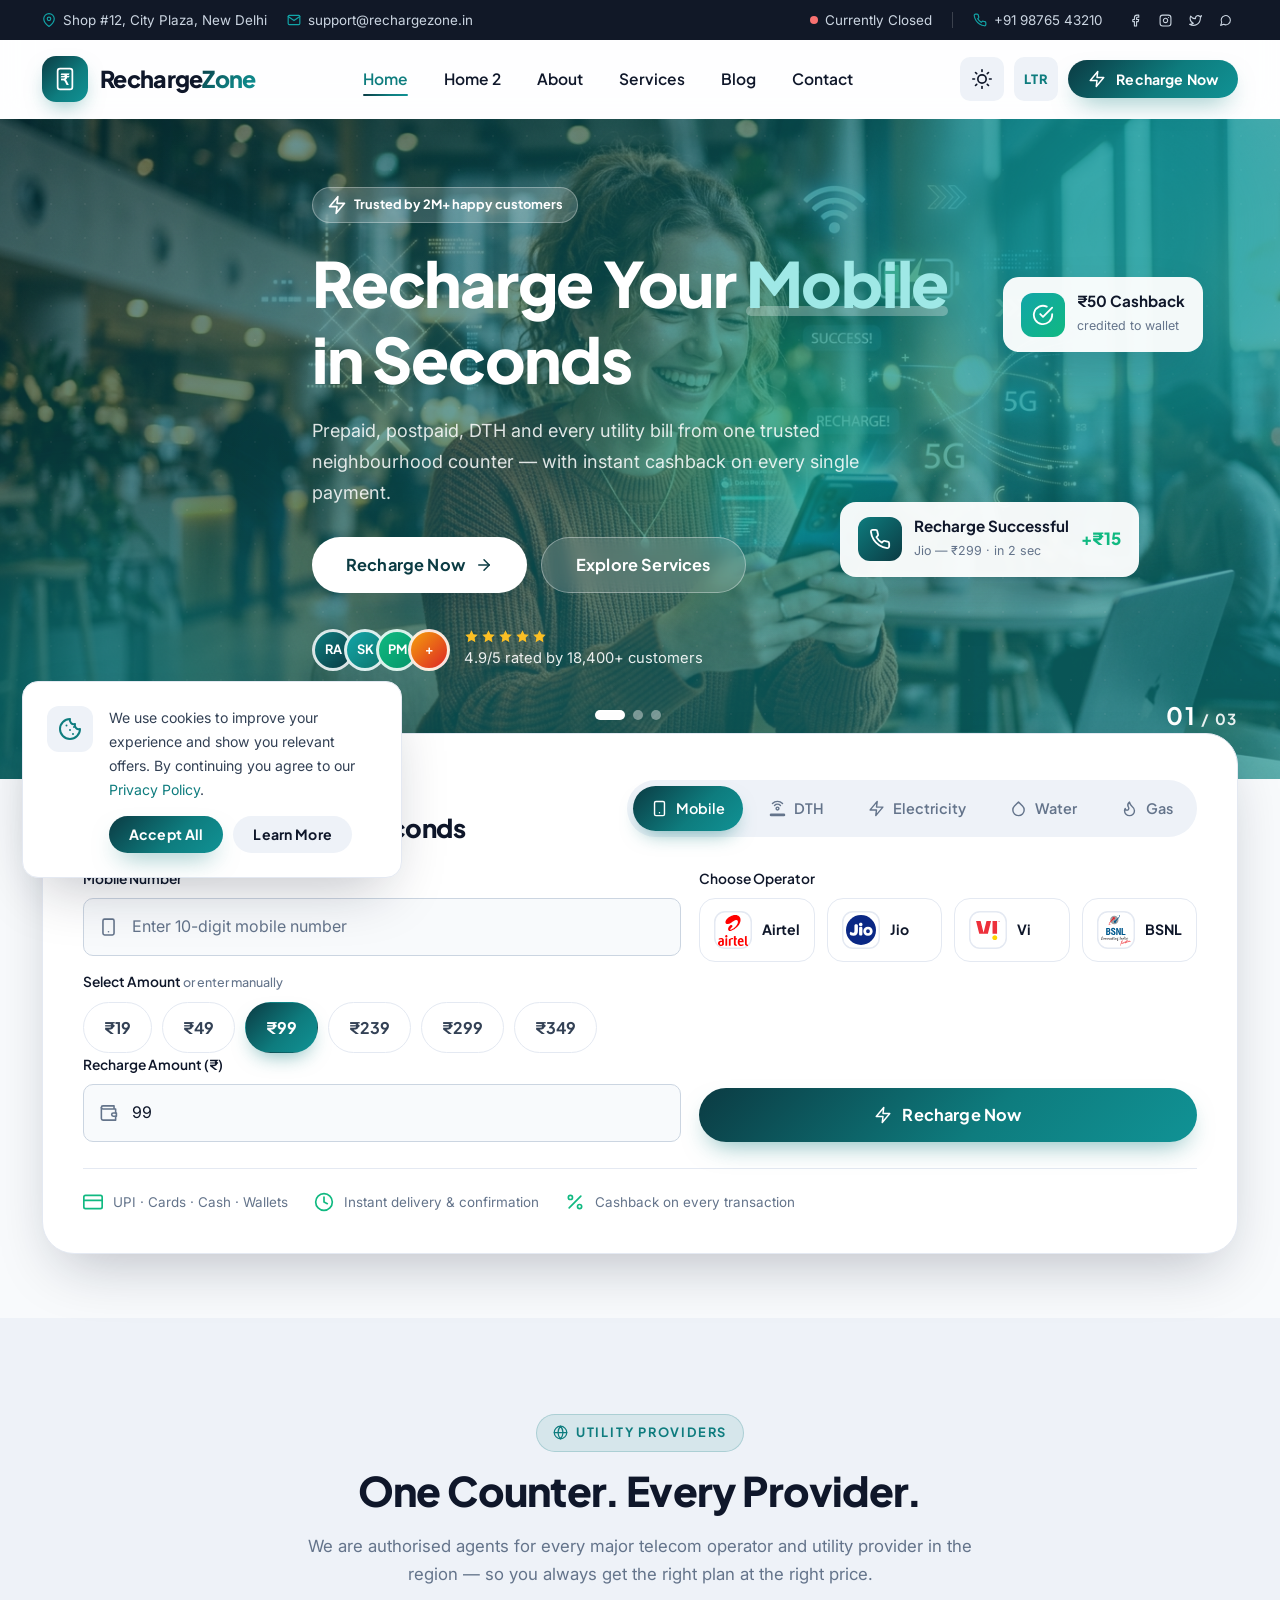
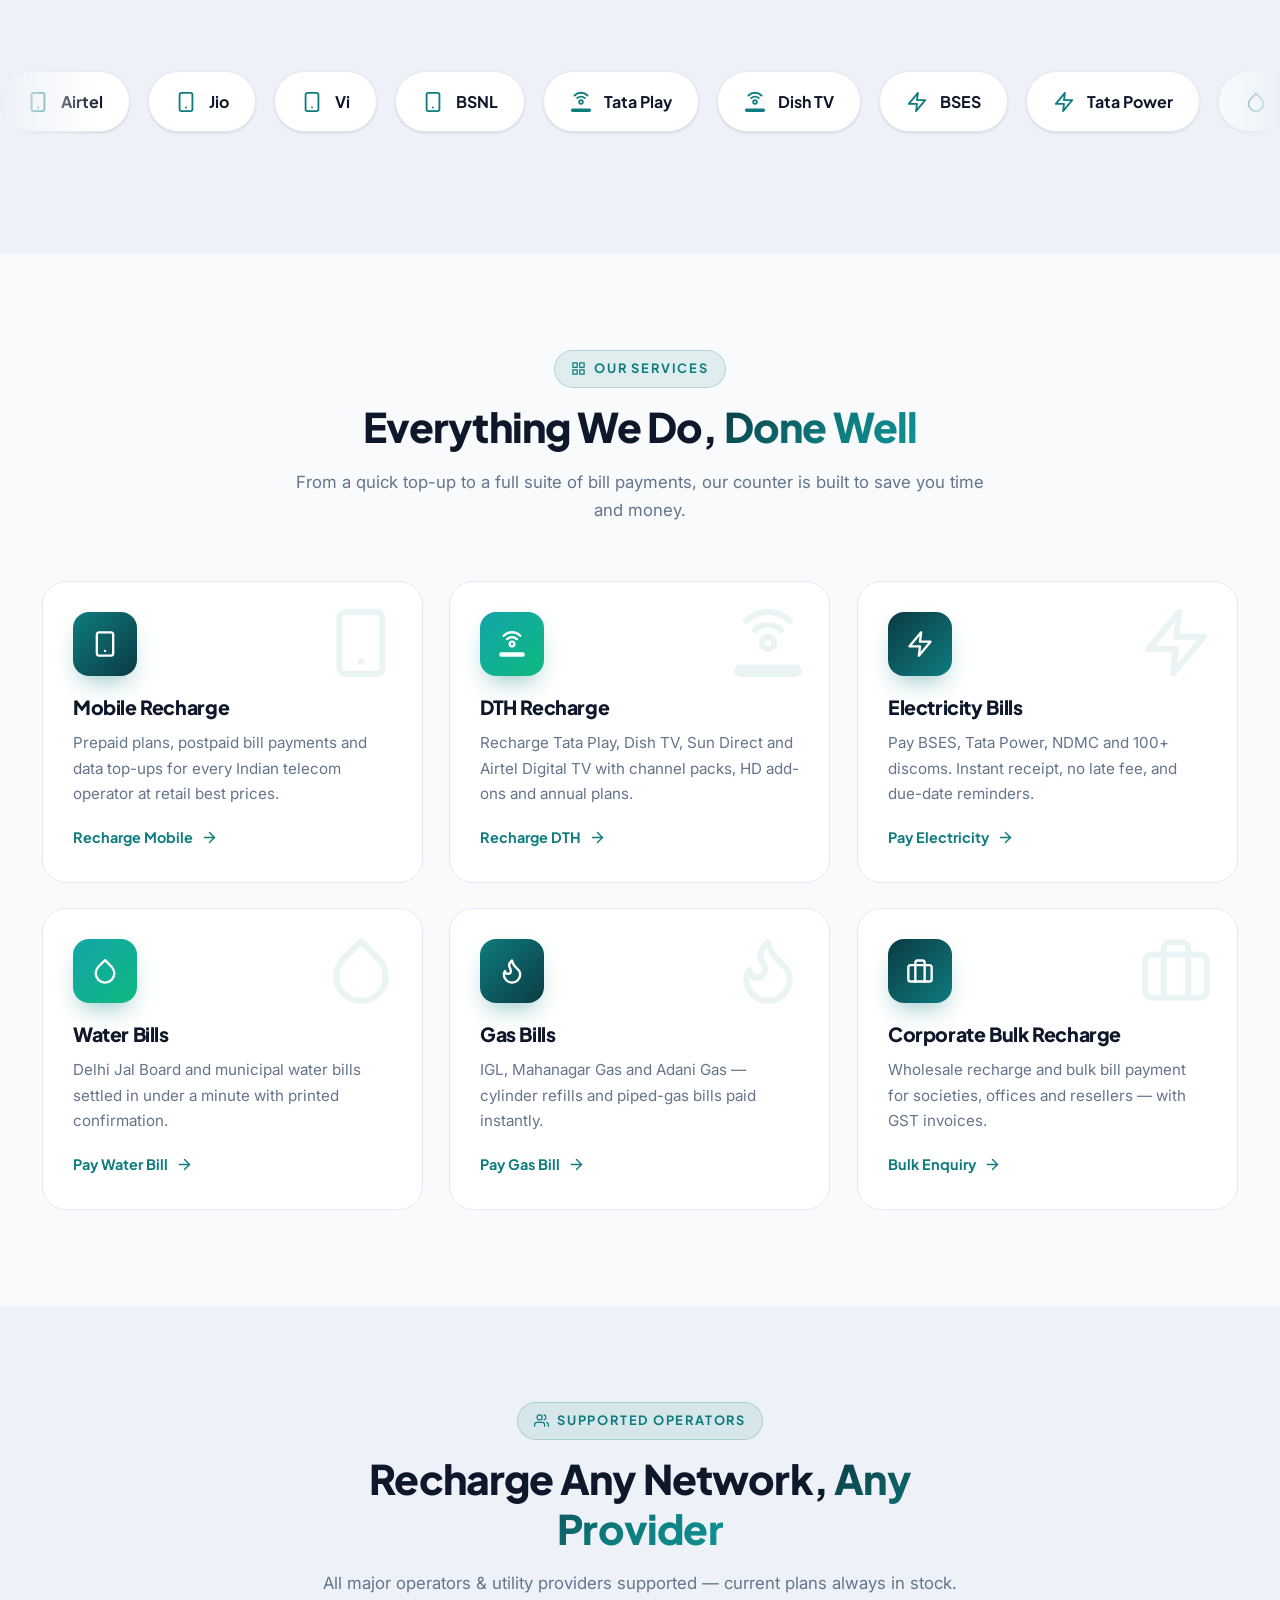
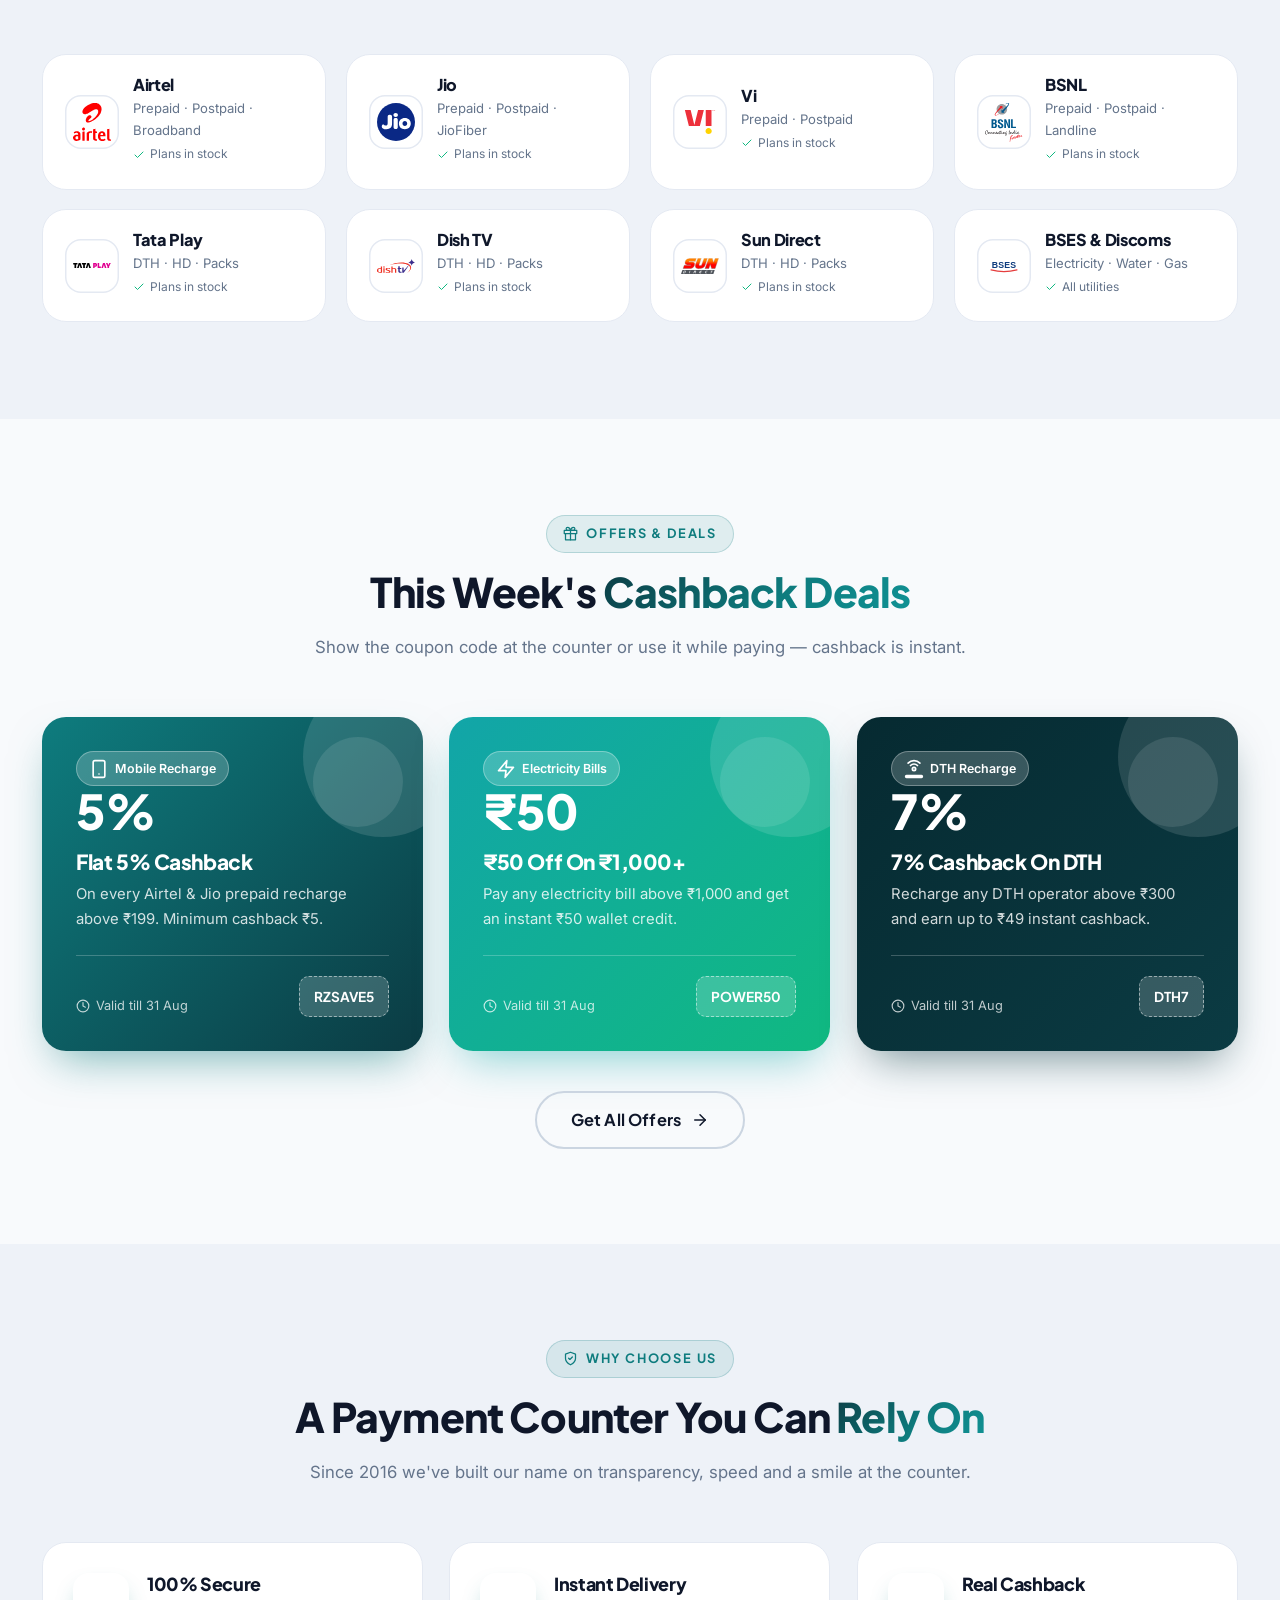
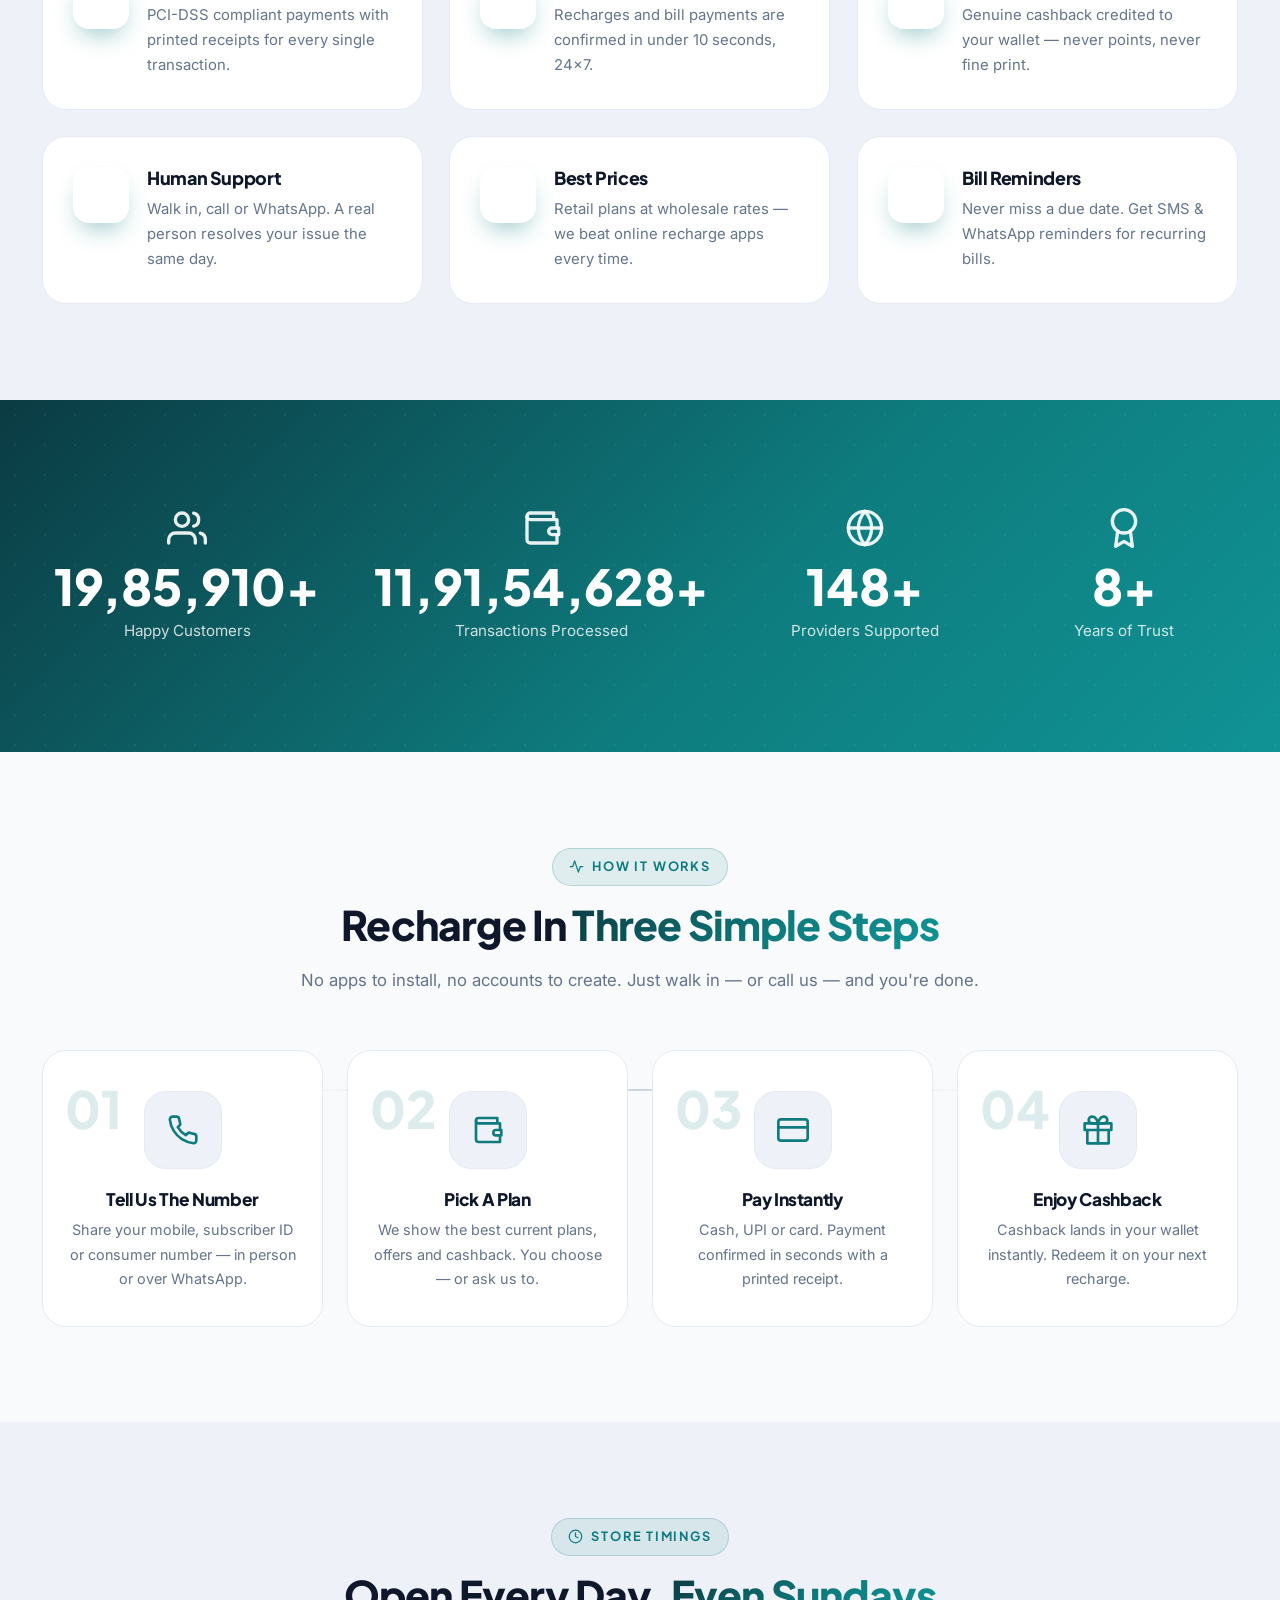
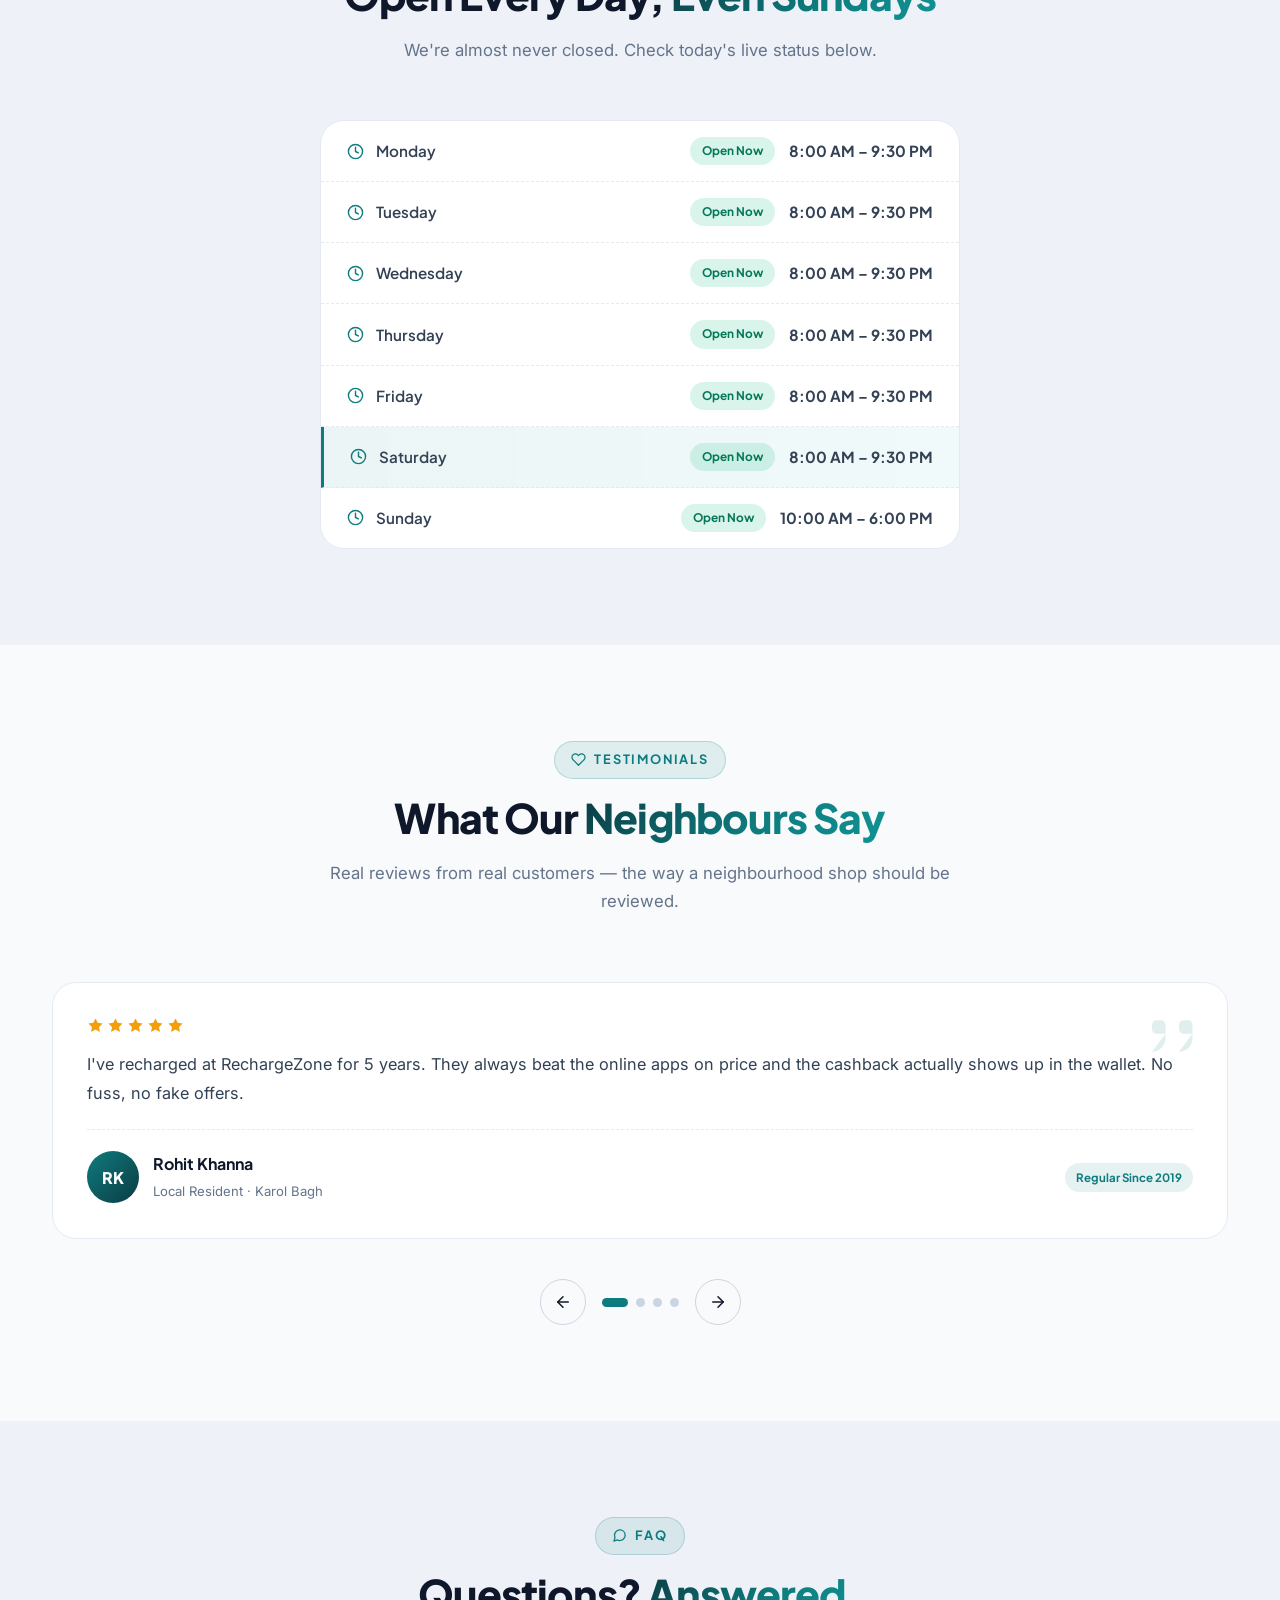
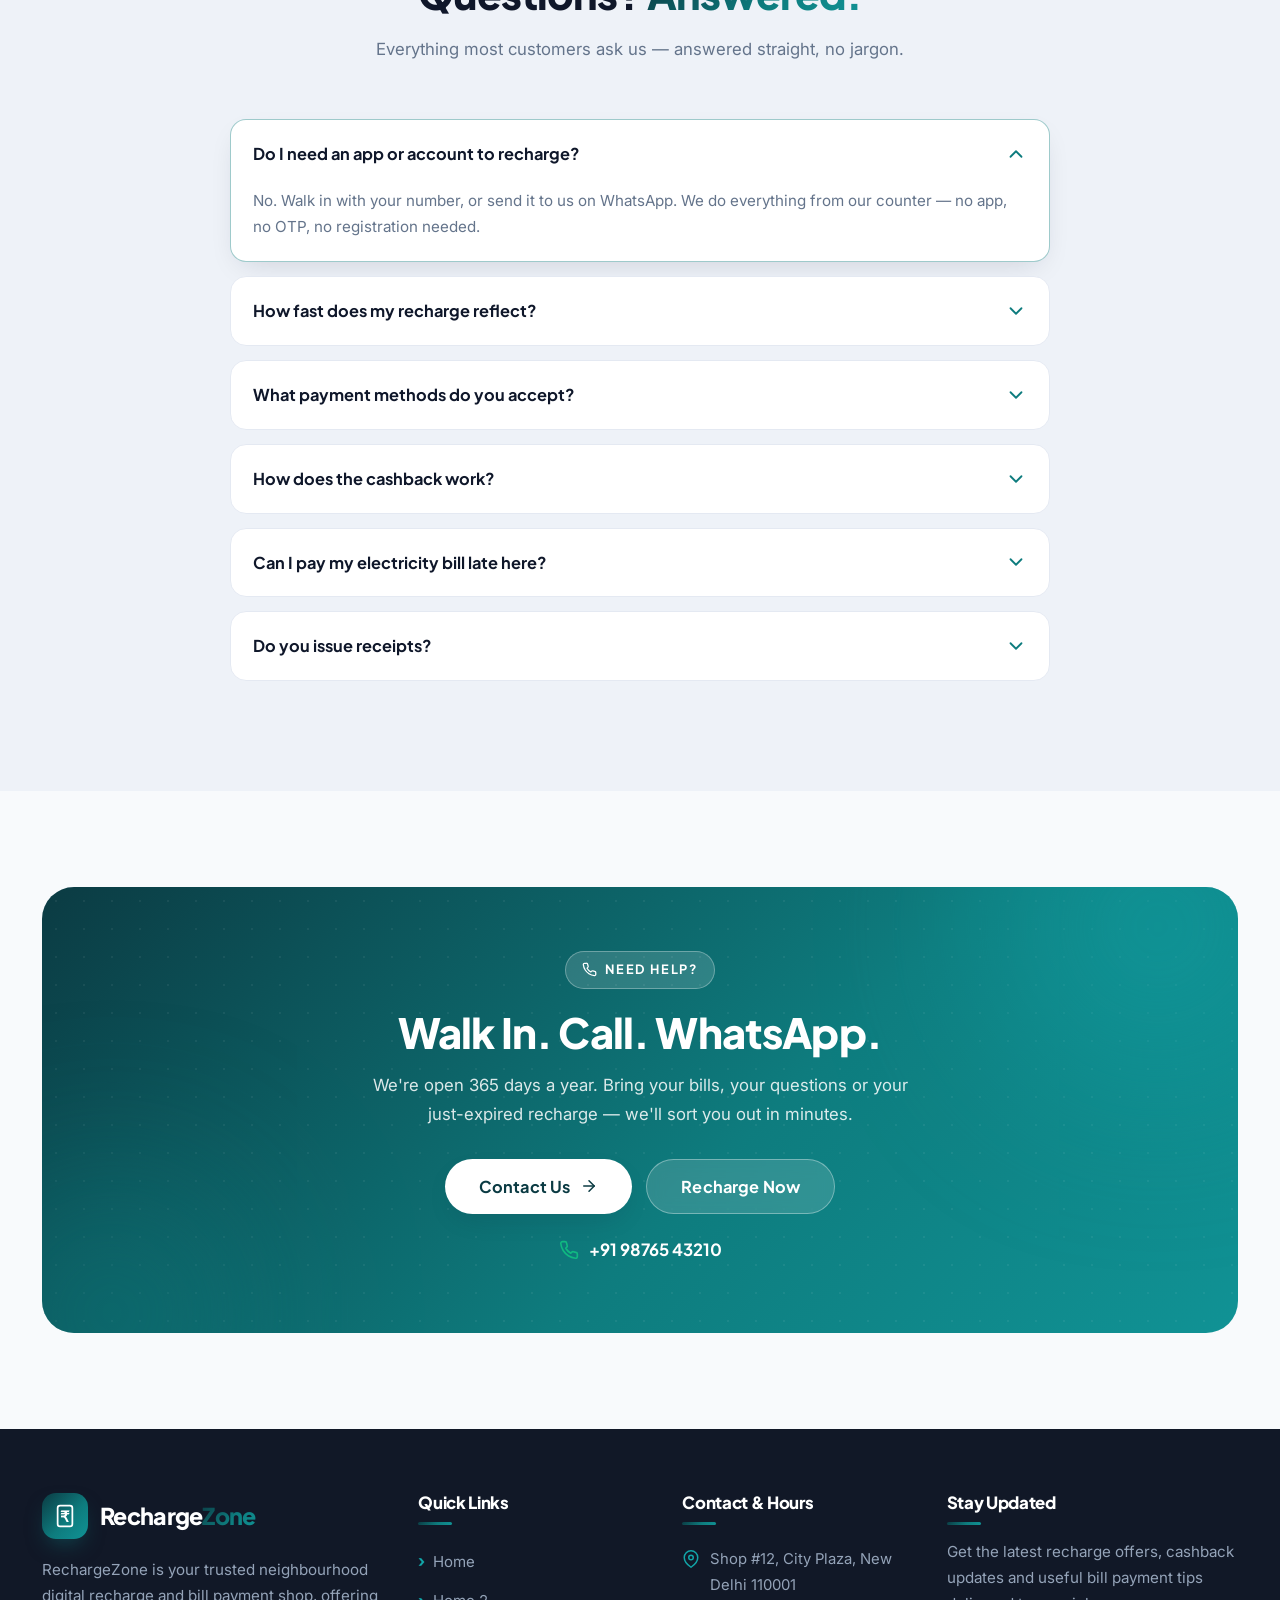
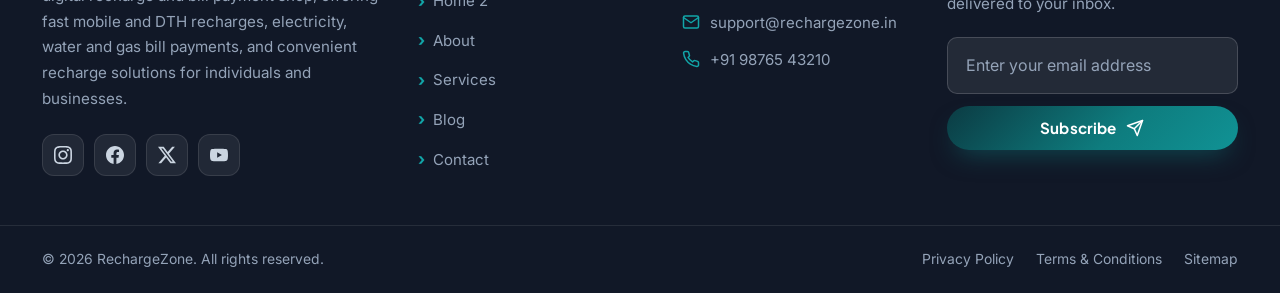
==== index.html @ 5a7705cc "loading1" ====
<!DOCTYPE html>
<html lang="en" data-theme="light" dir="ltr">
<head>
  <meta charset="UTF-8">
  <meta name="viewport" content="width=device-width, initial-scale=1.0">
  <title>RechargeZone — Mobile Recharge & Bill Payment Shop</title>
  <meta name="description" content="RechargeZone is your trusted neighbourhood shop for instant mobile recharge, DTH recharge and electricity, water & gas bill payments. Cashback on every payment.">
  <meta name="keywords" content="mobile recharge, dth recharge, electricity bill payment, water bill payment, gas bill payment, bill payment shop, online recharge">
  <meta name="author" content="RechargeZone">
  <meta name="robots" content="index, follow">
  <link rel="canonical" href="https://www.rechargezone.in/">
  <meta name="theme-color" content="#0B3B43">
  <meta property="og:type" content="website">
  <meta property="og:title" content="RechargeZone — Mobile Recharge & Bill Payment Shop">
  <meta property="og:description" content="Instant mobile recharge, DTH recharge and utility bill payments with cashback on every transaction.">
  <meta property="og:url" content="https://www.rechargezone.in/">
  <meta property="og:site_name" content="RechargeZone">
  <link rel="icon" type="image/svg+xml" href="data:image/svg+xml,%3Csvg xmlns='http://www.w3.org/2000/svg' viewBox='0 0 24 24'%3E%3Cdefs%3E%3ClinearGradient id='g' x1='0' y1='0' x2='1' y2='1'%3E%3Cstop offset='0' stop-color='%230B3B43'/%3E%3Cstop offset='1' stop-color='%2312A5A8'/%3E%3C/linearGradient%3E%3C/defs%3E%3Crect width='24' height='24' rx='6' fill='url(%23g)'/%3E%3Cg fill='none' stroke='%23fff' stroke-width='1.6' stroke-linecap='round' stroke-linejoin='round'%3E%3Crect x='5.2' y='2.4' width='13.6' height='19.2' rx='2.2' ry='2.2'/%3E%3C/g%3E%3Ctext x='12' y='12.6' text-anchor='middle' dominant-baseline='central' font-family='Segoe UI, Roboto, Arial, sans-serif' font-size='14' font-weight='600' fill='%23fff' stroke='none'%3E%E2%82%B9%3C/text%3E%3C/svg%3E">
  <link rel="preconnect" href="https://fonts.googleapis.com">
  <link rel="preconnect" href="https://fonts.gstatic.com" crossorigin>
  <link href="https://fonts.googleapis.com/css2?family=Inter:wght@400;500;600;700&family=Plus+Jakarta+Sans:wght@500;600;700;800&display=swap" rel="stylesheet">
  <link rel="stylesheet" href="assets/css/style.css">
  <link rel="stylesheet" href="assets/css/responsive.css">
  <script type="application/ld+json">
  {
    "@context": "https://schema.org",
    "@type": "LocalBusiness",
    "name": "RechargeZone",
    "description": "Mobile recharge, DTH recharge and utility bill payment shop.",
    "telephone": "+91 98765 43210",
    "email": "support@rechargezone.in",
    "address": { "@type": "PostalAddress", "streetAddress": "Shop #12, City Plaza", "addressLocality": "New Delhi", "addressRegion": "DL", "postalCode": "110001", "addressCountry": "IN" },
    "openingHours": ["Mo-Sa 08:00-21:30", "Su 10:00-18:00"]
  }
  </script>
</head>
<body>
  <a class="skip-link" href="#main">Skip to main content</a>
  <div class="preloader" id="preloader" aria-hidden="true">
    <div class="preloader-mark">
      <svg class="ic"><use href="#i-logo-mark"></use></svg>
    </div>
    <span class="preloader-name">Recharge<em>Zone</em></span>
  </div>
  <div class="page-transition" id="pageTransition" aria-hidden="true"></div>

  <svg xmlns="http://www.w3.org/2000/svg" style="position:absolute;width:0;height:0;overflow:hidden" aria-hidden="true">
    <symbol id="i-mobile" viewBox="0 0 24 24" fill="none" stroke="currentColor" stroke-width="2" stroke-linecap="round" stroke-linejoin="round"><rect x="5" y="2" width="14" height="20" rx="2"/><line x1="12" y1="18" x2="12.01" y2="18"/></symbol>
    <symbol id="i-satellite" viewBox="0 0 24 24" fill="none" stroke="currentColor" stroke-width="2" stroke-linecap="round" stroke-linejoin="round"><path d="M4.9 4.9a10 10 0 0 1 14.2 0"/><path d="M7.8 7.8a6 6 0 0 1 8.4 0"/><circle cx="12" cy="12" r="2"/><rect x="2" y="20" width="20" height="2" rx="1"/></symbol>
    <symbol id="i-bolt" viewBox="0 0 24 24" fill="none" stroke="currentColor" stroke-width="2" stroke-linecap="round" stroke-linejoin="round"><polygon points="13 2 3 14 12 14 11 22 21 10 12 10 13 2"/></symbol>
    <symbol id="i-droplet" viewBox="0 0 24 24" fill="none" stroke="currentColor" stroke-width="2" stroke-linecap="round" stroke-linejoin="round"><path d="M12 2.69l5.66 5.66a8 8 0 1 1-11.31 0z"/></symbol>
    <symbol id="i-flame" viewBox="0 0 24 24" fill="none" stroke="currentColor" stroke-width="2" stroke-linecap="round" stroke-linejoin="round"><path d="M8.5 14.5A2.5 2.5 0 0 0 11 12c0-1.38-.5-2-1-3-1.072-2.143-.224-4.054 2-6 .5 2.5 2 4.9 4 6.5 2 1.6 3 3.5 3 5.5a7 7 0 1 1-14 0c0-1.153.433-2.294 1-3a2.5 2.5 0 0 0 2.5 2.5z"/></symbol>
    <symbol id="i-globe" viewBox="0 0 24 24" fill="none" stroke="currentColor" stroke-width="2" stroke-linecap="round" stroke-linejoin="round"><circle cx="12" cy="12" r="10"/><path d="M2 12h20"/><path d="M12 2a15.3 15.3 0 0 1 4 10 15.3 15.3 0 0 1-4 10 15.3 15.3 0 0 1-4-10 15.3 15.3 0 0 1 4-10z"/></symbol>
    <symbol id="i-wifi" viewBox="0 0 24 24" fill="none" stroke="currentColor" stroke-width="2" stroke-linecap="round" stroke-linejoin="round"><path d="M5 12.55a11 11 0 0 1 14.08 0"/><path d="M1.42 9a16 16 0 0 1 21.16 0"/><path d="M8.53 16.11a6 6 0 0 1 6.95 0"/><line x1="12" y1="20" x2="12.01" y2="20"/></symbol>
    <symbol id="i-bank" viewBox="0 0 24 24" fill="none" stroke="currentColor" stroke-width="2" stroke-linecap="round" stroke-linejoin="round"><path d="M3 21h18"/><path d="M3 11l9-6 9 6"/><path d="M5 11v10"/><path d="M19 11v10"/><path d="M9 11v10"/><path d="M15 11v10"/></symbol>
    <symbol id="i-wallet" viewBox="0 0 24 24" fill="none" stroke="currentColor" stroke-width="2" stroke-linecap="round" stroke-linejoin="round"><path d="M21 12V7H5a2 2 0 0 1 0-4h14v4"/><path d="M3 5v14a2 2 0 0 0 2 2h16v-5"/><path d="M18 12a2 2 0 0 0 0 4h4v-4z"/></symbol>
    <symbol id="i-shield" viewBox="0 0 24 24" fill="none" stroke="currentColor" stroke-width="2" stroke-linecap="round" stroke-linejoin="round"><path d="M12 22s8-4 8-10V5l-8-3-8 3v7c0 6 8 10 8 10z"/><polyline points="9 11.5 11 13.5 15 9.5"/></symbol>
    <symbol id="i-clock" viewBox="0 0 24 24" fill="none" stroke="currentColor" stroke-width="2" stroke-linecap="round" stroke-linejoin="round"><circle cx="12" cy="12" r="10"/><polyline points="12 6 12 12 16 14"/></symbol>
    <symbol id="i-check" viewBox="0 0 24 24" fill="none" stroke="currentColor" stroke-width="2" stroke-linecap="round" stroke-linejoin="round"><polyline points="20 6 9 17 4 12"/></symbol>
    <symbol id="i-check-circle" viewBox="0 0 24 24" fill="none" stroke="currentColor" stroke-width="2" stroke-linecap="round" stroke-linejoin="round"><path d="M22 11.08V12a10 10 0 1 1-5.93-9.14"/><polyline points="22 4 12 14.01 9 11.01"/></symbol>
    <symbol id="i-x" viewBox="0 0 24 24" fill="none" stroke="currentColor" stroke-width="2" stroke-linecap="round" stroke-linejoin="round"><line x1="18" y1="6" x2="6" y2="18"/><line x1="6" y1="6" x2="18" y2="18"/></symbol>
    <symbol id="i-chevron-down" viewBox="0 0 24 24" fill="none" stroke="currentColor" stroke-width="2" stroke-linecap="round" stroke-linejoin="round"><polyline points="6 9 12 15 18 9"/></symbol>
    <symbol id="i-chevron-left" viewBox="0 0 24 24" fill="none" stroke="currentColor" stroke-width="2" stroke-linecap="round" stroke-linejoin="round"><polyline points="15 18 9 12 15 6"/></symbol>
    <symbol id="i-chevron-right" viewBox="0 0 24 24" fill="none" stroke="currentColor" stroke-width="2" stroke-linecap="round" stroke-linejoin="round"><polyline points="9 18 15 12 9 6"/></symbol>
    <symbol id="i-arrow-right" viewBox="0 0 24 24" fill="none" stroke="currentColor" stroke-width="2" stroke-linecap="round" stroke-linejoin="round"><line x1="5" y1="12" x2="19" y2="12"/><polyline points="12 5 19 12 12 19"/></symbol>
    <symbol id="i-arrow-left" viewBox="0 0 24 24" fill="none" stroke="currentColor" stroke-width="2" stroke-linecap="round" stroke-linejoin="round"><line x1="19" y1="12" x2="5" y2="12"/><polyline points="12 19 5 12 12 5"/></symbol>
    <symbol id="i-arrow-up" viewBox="0 0 24 24" fill="none" stroke="currentColor" stroke-width="2" stroke-linecap="round" stroke-linejoin="round"><line x1="12" y1="19" x2="12" y2="5"/><polyline points="5 12 12 5 19 12"/></symbol>
    <symbol id="i-star" viewBox="0 0 24 24" fill="currentColor" stroke="none"><polygon points="12 2 15.09 8.26 22 9.27 17 14.14 18.18 21.02 12 17.77 5.82 21.02 7 14.14 2 9.27 8.91 8.26 12 2"/></symbol>
    <symbol id="i-quote" viewBox="0 0 24 24" fill="currentColor" stroke="none"><path d="M10 11H6a2 2 0 0 1-2-2V7a2 2 0 0 1 2-2h2a2 2 0 0 1 2 2v6a6 6 0 0 1-6 6"/><path d="M22 11h-4a2 2 0 0 1-2-2V7a2 2 0 0 1 2-2h2a2 2 0 0 1 2 2v6a6 6 0 0 1-6 6"/></symbol>
    <symbol id="i-menu" viewBox="0 0 24 24" fill="none" stroke="currentColor" stroke-width="2" stroke-linecap="round" stroke-linejoin="round"><line x1="3" y1="6" x2="21" y2="6"/><line x1="3" y1="12" x2="21" y2="12"/><line x1="3" y1="18" x2="21" y2="18"/></symbol>
    <symbol id="i-sun" viewBox="0 0 24 24" fill="none" stroke="currentColor" stroke-width="2" stroke-linecap="round" stroke-linejoin="round"><circle cx="12" cy="12" r="5"/><line x1="12" y1="1" x2="12" y2="3"/><line x1="12" y1="21" x2="12" y2="23"/><line x1="4.22" y1="4.22" x2="5.64" y2="5.64"/><line x1="18.36" y1="18.36" x2="19.78" y2="19.78"/><line x1="1" y1="12" x2="3" y2="12"/><line x1="21" y1="12" x2="23" y2="12"/><line x1="4.22" y1="19.78" x2="5.64" y2="18.36"/><line x1="18.36" y1="5.64" x2="19.78" y2="4.22"/></symbol>
    <symbol id="i-moon" viewBox="0 0 24 24" fill="none" stroke="currentColor" stroke-width="2" stroke-linecap="round" stroke-linejoin="round"><path d="M21 12.79A9 9 0 1 1 11.21 3 7 7 0 0 0 21 12.79z"/></symbol>
    <symbol id="i-pin" viewBox="0 0 24 24" fill="none" stroke="currentColor" stroke-width="2" stroke-linecap="round" stroke-linejoin="round"><path d="M21 10c0 7-9 13-9 13s-9-6-9-13a9 9 0 0 1 18 0z"/><circle cx="12" cy="10" r="3"/></symbol>
    <symbol id="i-mail" viewBox="0 0 24 24" fill="none" stroke="currentColor" stroke-width="2" stroke-linecap="round" stroke-linejoin="round"><rect x="2" y="4" width="20" height="16" rx="2"/><path d="M22 6l-10 7L2 6"/></symbol>
    <symbol id="i-phone" viewBox="0 0 24 24" fill="none" stroke="currentColor" stroke-width="2" stroke-linecap="round" stroke-linejoin="round"><path d="M22 16.92v3a2 2 0 0 1-2.18 2 19.79 19.79 0 0 1-8.63-3.07 19.5 19.5 0 0 1-6-6 19.79 19.79 0 0 1-3.07-8.67A2 2 0 0 1 4.11 2h3a2 2 0 0 1 2 1.72 12.84 12.84 0 0 0 .7 2.81 2 2 0 0 1-.45 2.11L8.09 9.91a16 16 0 0 0 6 6l1.27-1.27a2 2 0 0 1 2.11-.45 12.84 12.84 0 0 0 2.81.7A2 2 0 0 1 22 16.92z"/></symbol>
    <symbol id="i-facebook" viewBox="0 0 24 24" fill="none" stroke="currentColor" stroke-width="2" stroke-linecap="round" stroke-linejoin="round"><path d="M18 2h-3a5 5 0 0 0-5 5v3H7v4h3v8h4v-8h3l1-4h-4V7a1 1 0 0 1 1-1h3z"/></symbol>
    <symbol id="i-instagram" viewBox="0 0 24 24" fill="none" stroke="currentColor" stroke-width="2" stroke-linecap="round" stroke-linejoin="round"><rect x="2" y="2" width="20" height="20" rx="5"/><path d="M16 11.37A4 4 0 1 1 12.63 8 4 4 0 0 1 16 11.37z"/><line x1="17.5" y1="6.5" x2="17.51" y2="6.5"/></symbol>
    <symbol id="i-linkedin" viewBox="0 0 24 24" fill="none" stroke="currentColor" stroke-width="2" stroke-linecap="round" stroke-linejoin="round"><path d="M16 8a6 6 0 0 1 6 6v7h-4v-7a2 2 0 0 0-2-2 2 2 0 0 0-2 2v7h-4V9h4v1.5A6 6 0 0 1 16 8z"/><rect x="2" y="9" width="4" height="12"/><circle cx="4" cy="4" r="2"/></symbol>
    <symbol id="i-twitter" viewBox="0 0 24 24" fill="none" stroke="currentColor" stroke-width="2" stroke-linecap="round" stroke-linejoin="round"><path d="M23 3a10.9 10.9 0 0 1-3.14 1.53 4.48 4.48 0 0 0-7.86 3v1A10.66 10.66 0 0 1 3 4s-4 9 5 13a11.64 11.64 0 0 1-7 2c9 5 20 0 20-11.5a4.5 4.5 0 0 0-.08-.83A7.72 7.72 0 0 0 23 3z"/></symbol>
    <symbol id="i-whatsapp" viewBox="0 0 24 24" fill="none" stroke="currentColor" stroke-width="2" stroke-linecap="round" stroke-linejoin="round"><path d="M21 11.5a8.5 8.5 0 0 1-12.4 7.5L3 21l2-5.6a8.5 8.5 0 1 1 16-3.9z"/></symbol>
    <symbol id="i-youtube" viewBox="0 0 24 24" fill="none" stroke="currentColor" stroke-width="2" stroke-linecap="round" stroke-linejoin="round"><path d="M22.54 6.42a2.78 2.78 0 0 0-1.95-2C18.88 4 12 4 12 4s-6.88 0-8.59.46a2.78 2.78 0 0 0-1.95 2A29 29 0 0 0 1 11.75a29 29 0 0 0 .46 5.33A2.78 2.78 0 0 0 3.4 19c1.72.46 8.6.46 8.6.46s6.88 0 8.59-.46a2.78 2.78 0 0 0 1.95-2 29 29 0 0 0 .46-5.25 29 29 0 0 0-.46-5.33z"/><polygon points="9.75 15.02 15.5 11.75 9.75 8.48 9.75 15.02"/></symbol>
    <symbol id="i-ig" viewBox="0 0 24 24" fill="currentColor" stroke="none"><path d="M12 0C8.74 0 8.333.015 7.053.072 5.775.132 4.905.333 4.14.63c-.789.306-1.459.717-2.126 1.384S.935 3.35.63 4.14C.333 4.905.131 5.775.072 7.053.012 8.333 0 8.74 0 12s.015 3.667.072 4.947c.06 1.277.261 2.148.558 2.913.306.788.717 1.459 1.384 2.126.667.666 1.336 1.079 2.126 1.384.766.296 1.636.499 2.913.558C8.333 23.988 8.74 24 12 24s3.667-.015 4.947-.072c1.277-.06 2.148-.262 2.913-.558.788-.306 1.459-.718 2.126-1.384.666-.667 1.079-1.337 1.384-2.126.296-.765.499-1.636.558-2.913.06-1.28.072-1.687.072-4.947s-.015-3.667-.072-4.947c-.06-1.277-.262-2.149-.558-2.913-.306-.789-.718-1.459-1.384-2.126C21.319 1.347 20.649.935 19.86.63c-.765-.297-1.636-.499-2.913-.558C15.667.012 15.26 0 12 0zm0 2.16c3.203 0 3.585.016 4.85.071 1.17.055 1.805.249 2.227.415.562.217.96.477 1.382.896.419.42.679.819.896 1.381.164.422.36 1.057.413 2.227.057 1.266.07 1.646.07 4.85s-.015 3.585-.074 4.85c-.061 1.17-.256 1.805-.421 2.227-.224.562-.479.96-.899 1.382-.419.419-.824.679-1.38.896-.42.164-1.065.36-2.235.413-1.274.057-1.649.07-4.859.07-3.211 0-3.586-.015-4.859-.074-1.171-.061-1.816-.256-2.236-.421-.569-.224-.96-.479-1.379-.899-.421-.419-.69-.824-.9-1.38-.165-.42-.359-1.065-.42-2.235-.045-1.26-.061-1.649-.061-4.844 0-3.196.016-3.586.061-4.861.061-1.17.255-1.814.42-2.234.21-.57.479-.96.9-1.381.419-.419.81-.689 1.379-.898.42-.166 1.051-.361 2.221-.421 1.275-.045 1.65-.06 4.859-.06l.045.03zm0 3.678c-3.405 0-6.162 2.76-6.162 6.162 0 3.405 2.76 6.162 6.162 6.162 3.405 0 6.162-2.76 6.162-6.162 0-3.405-2.76-6.162-6.162-6.162zM12 16c-2.21 0-4-1.79-4-4s1.79-4 4-4 4 1.79 4 4-1.79 4-4 4zm7.846-10.405c0 .795-.646 1.44-1.44 1.44-.795 0-1.44-.646-1.44-1.44 0-.794.646-1.439 1.44-1.439.793-.001 1.44.645 1.44 1.439z"/></symbol>
    <symbol id="i-fb" viewBox="0 0 24 24" fill="currentColor" stroke="none"><path d="M24 12.07C24 5.41 18.63 0 12 0S0 5.41 0 12.07C0 18.1 4.39 23.09 10.13 24v-8.44H7.08v-3.49h3.05V9.41c0-3.02 1.79-4.69 4.53-4.69 1.31 0 2.69.24 2.69.24v2.97h-1.52c-1.49 0-1.96.93-1.96 1.89v2.26h3.33l-.53 3.49h-2.8V24C19.61 23.09 24 18.1 24 12.07z"/></symbol>
    <symbol id="i-tw" viewBox="0 0 24 24" fill="currentColor" stroke="none"><path d="M18.9 1.15h3.68l-8.04 9.19L24 22.85h-7.41l-5.8-7.58-6.64 7.58H.47l8.6-9.83L0 1.15h7.59l5.24 6.93zm-1.29 19.5h2.04L6.49 3.24H4.3z"/></symbol>
    <symbol id="i-yt" viewBox="0 0 24 24" fill="currentColor" stroke="none"><path d="M23.5 6.19a3.02 3.02 0 0 0-2.12-2.14C19.5 3.55 12 3.55 12 3.55s-7.5 0-9.38.5A3.02 3.02 0 0 0 .5 6.19C0 8.07 0 12 0 12s0 3.93.5 5.81a3.02 3.02 0 0 0 2.12 2.14c1.88.5 9.38.5 9.38.5s7.5 0 9.38-.5a3.02 3.02 0 0 0 2.12-2.14C24 15.93 24 12 24 12s0-3.93-.5-5.81zM9.55 15.57V8.43L15.82 12l-6.27 3.57z"/></symbol>

    <symbol id="i-plus" viewBox="0 0 24 24" fill="none" stroke="currentColor" stroke-width="2" stroke-linecap="round" stroke-linejoin="round"><line x1="12" y1="5" x2="12" y2="19"/><line x1="5" y1="12" x2="19" y2="12"/></symbol>
    <symbol id="i-minus" viewBox="0 0 24 24" fill="none" stroke="currentColor" stroke-width="2" stroke-linecap="round" stroke-linejoin="round"><line x1="5" y1="12" x2="19" y2="12"/></symbol>
    <symbol id="i-search" viewBox="0 0 24 24" fill="none" stroke="currentColor" stroke-width="2" stroke-linecap="round" stroke-linejoin="round"><circle cx="11" cy="11" r="8"/><line x1="21" y1="21" x2="16.65" y2="16.65"/></symbol>
    <symbol id="i-download" viewBox="0 0 24 24" fill="none" stroke="currentColor" stroke-width="2" stroke-linecap="round" stroke-linejoin="round"><path d="M21 15v4a2 2 0 0 1-2 2H5a2 2 0 0 1-2-2v-4"/><polyline points="7 10 12 15 17 10"/><line x1="12" y1="15" x2="12" y2="3"/></symbol>
    <symbol id="i-users" viewBox="0 0 24 24" fill="none" stroke="currentColor" stroke-width="2" stroke-linecap="round" stroke-linejoin="round"><path d="M17 21v-2a4 4 0 0 0-4-4H5a4 4 0 0 0-4 4v2"/><circle cx="9" cy="7" r="4"/><path d="M23 21v-2a4 4 0 0 0-3-3.87"/><path d="M16 3.13a4 4 0 0 1 0 7.75"/></symbol>
    <symbol id="i-award" viewBox="0 0 24 24" fill="none" stroke="currentColor" stroke-width="2" stroke-linecap="round" stroke-linejoin="round"><circle cx="12" cy="8" r="7"/><polyline points="8.21 13.89 7 23 12 20 17 23 15.79 13.88"/></symbol>
    <symbol id="i-target" viewBox="0 0 24 24" fill="none" stroke="currentColor" stroke-width="2" stroke-linecap="round" stroke-linejoin="round"><circle cx="12" cy="12" r="10"/><circle cx="12" cy="12" r="6"/><circle cx="12" cy="12" r="2"/></symbol>
    <symbol id="i-eye" viewBox="0 0 24 24" fill="none" stroke="currentColor" stroke-width="2" stroke-linecap="round" stroke-linejoin="round"><path d="M1 12s4-8 11-8 11 8 11 8-4 8-11 8-11-8-11-8z"/><circle cx="12" cy="12" r="3"/></symbol>
    <symbol id="i-file" viewBox="0 0 24 24" fill="none" stroke="currentColor" stroke-width="2" stroke-linecap="round" stroke-linejoin="round"><path d="M14 2H6a2 2 0 0 0-2 2v16a2 2 0 0 0 2 2h12a2 2 0 0 0 2-2V8z"/><polyline points="14 2 14 8 20 8"/><line x1="16" y1="13" x2="8" y2="13"/><line x1="16" y1="17" x2="8" y2="17"/></symbol>
    <symbol id="i-layers" viewBox="0 0 24 24" fill="none" stroke="currentColor" stroke-width="2" stroke-linecap="round" stroke-linejoin="round"><polygon points="12 2 2 7 12 12 22 7 12 2"/><polyline points="2 17 12 22 22 17"/><polyline points="2 12 12 17 22 12"/></symbol>
    <symbol id="i-sliders" viewBox="0 0 24 24" fill="none" stroke="currentColor" stroke-width="2" stroke-linecap="round" stroke-linejoin="round"><line x1="4" y1="21" x2="4" y2="14"/><line x1="4" y1="10" x2="4" y2="3"/><line x1="12" y1="21" x2="12" y2="12"/><line x1="12" y1="8" x2="12" y2="3"/><line x1="20" y1="21" x2="20" y2="16"/><line x1="20" y1="12" x2="20" y2="3"/><line x1="1" y1="14" x2="7" y2="14"/><line x1="9" y1="8" x2="15" y2="8"/><line x1="17" y1="16" x2="23" y2="16"/></symbol>
    <symbol id="i-headset" viewBox="0 0 24 24" fill="none" stroke="currentColor" stroke-width="2" stroke-linecap="round" stroke-linejoin="round"><path d="M3 18v-6a9 9 0 0 1 18 0v6"/><path d="M21 19a2 2 0 0 1-2 2h-1a2 2 0 0 1-2-2v-3a2 2 0 0 1 2-2h3zM3 19a2 2 0 0 0 2 2h1a2 2 0 0 0 2-2v-3a2 2 0 0 0-2-2H3z"/></symbol>
    <symbol id="i-bag" viewBox="0 0 24 24" fill="none" stroke="currentColor" stroke-width="2" stroke-linecap="round" stroke-linejoin="round"><path d="M6 2 3 6v14a2 2 0 0 0 2 2h14a2 2 0 0 0 2-2V6l-3-4z"/><line x1="3" y1="6" x2="21" y2="6"/><path d="M16 10a4 4 0 0 1-8 0"/></symbol>
    <symbol id="i-percent" viewBox="0 0 24 24" fill="none" stroke="currentColor" stroke-width="2" stroke-linecap="round" stroke-linejoin="round"><line x1="19" y1="5" x2="5" y2="19"/><circle cx="6.5" cy="6.5" r="2.5"/><circle cx="17.5" cy="17.5" r="2.5"/></symbol>
    <symbol id="i-gift" viewBox="0 0 24 24" fill="none" stroke="currentColor" stroke-width="2" stroke-linecap="round" stroke-linejoin="round"><polyline points="20 12 20 22 4 22 4 12"/><rect x="2" y="7" width="20" height="5"/><line x1="12" y1="22" x2="12" y2="7"/><path d="M12 7H7.5a2.5 2.5 0 0 1 0-5C11 2 12 7 12 7z"/><path d="M12 7h4.5a2.5 2.5 0 0 0 0-5C13 2 12 7 12 7z"/></symbol>
    <symbol id="i-refresh" viewBox="0 0 24 24" fill="none" stroke="currentColor" stroke-width="2" stroke-linecap="round" stroke-linejoin="round"><polyline points="23 4 23 10 17 10"/><polyline points="1 20 1 14 7 14"/><path d="M3.51 9a9 9 0 0 1 14.85-3.36L23 10M1 14l4.64 4.36A9 9 0 0 0 20.49 15"/></symbol>
    <symbol id="i-user" viewBox="0 0 24 24" fill="none" stroke="currentColor" stroke-width="2" stroke-linecap="round" stroke-linejoin="round"><path d="M20 21v-2a4 4 0 0 0-4-4H8a4 4 0 0 0-4 4v2"/><circle cx="12" cy="7" r="4"/></symbol>
    <symbol id="i-calendar" viewBox="0 0 24 24" fill="none" stroke="currentColor" stroke-width="2" stroke-linecap="round" stroke-linejoin="round"><rect x="3" y="4" width="18" height="18" rx="2"/><line x1="16" y1="2" x2="16" y2="6"/><line x1="8" y1="2" x2="8" y2="6"/><line x1="3" y1="10" x2="21" y2="10"/></symbol>
    <symbol id="i-send" viewBox="0 0 24 24" fill="none" stroke="currentColor" stroke-width="2" stroke-linecap="round" stroke-linejoin="round"><line x1="22" y1="2" x2="11" y2="13"/><polygon points="22 2 15 22 11 13 2 9 22 2"/></symbol>
    <symbol id="i-lock" viewBox="0 0 24 24" fill="none" stroke="currentColor" stroke-width="2" stroke-linecap="round" stroke-linejoin="round"><rect x="3" y="11" width="18" height="11" rx="2"/><path d="M7 11V7a5 5 0 0 1 10 0v4"/></symbol>
    <symbol id="i-card" viewBox="0 0 24 24" fill="none" stroke="currentColor" stroke-width="2" stroke-linecap="round" stroke-linejoin="round"><rect x="1" y="4" width="22" height="16" rx="2"/><line x1="1" y1="10" x2="23" y2="10"/></symbol>
    <symbol id="i-building" viewBox="0 0 24 24" fill="none" stroke="currentColor" stroke-width="2" stroke-linecap="round" stroke-linejoin="round"><rect x="4" y="2" width="16" height="20" rx="2"/><path d="M9 22v-4h6v4"/><path d="M8 6h.01"/><path d="M16 6h.01"/><path d="M8 10h.01"/><path d="M16 10h.01"/><path d="M8 14h.01"/><path d="M16 14h.01"/></symbol>
    <symbol id="i-home" viewBox="0 0 24 24" fill="none" stroke="currentColor" stroke-width="2" stroke-linecap="round" stroke-linejoin="round"><path d="M3 9l9-7 9 7v11a2 2 0 0 1-2 2H5a2 2 0 0 1-2-2z"/><polyline points="9 22 9 12 15 12 15 22"/></symbol>
    <symbol id="i-info" viewBox="0 0 24 24" fill="none" stroke="currentColor" stroke-width="2" stroke-linecap="round" stroke-linejoin="round"><circle cx="12" cy="12" r="10"/><line x1="12" y1="16" x2="12" y2="12"/><line x1="12" y1="8" x2="12.01" y2="8"/></symbol>
    <symbol id="i-play" viewBox="0 0 24 24" fill="none" stroke="currentColor" stroke-width="2" stroke-linecap="round" stroke-linejoin="round"><polygon points="5 3 19 12 5 21 5 3"/></symbol>
    <symbol id="i-briefcase" viewBox="0 0 24 24" fill="none" stroke="currentColor" stroke-width="2" stroke-linecap="round" stroke-linejoin="round"><rect x="2" y="7" width="20" height="14" rx="2"/><path d="M16 21V5a2 2 0 0 0-2-2h-4a2 2 0 0 0-2 2v16"/></symbol>
    <symbol id="i-heart" viewBox="0 0 24 24" fill="none" stroke="currentColor" stroke-width="2" stroke-linecap="round" stroke-linejoin="round"><path d="M20.84 4.61a5.5 5.5 0 0 0-7.78 0L12 5.67l-1.06-1.06a5.5 5.5 0 0 0-7.78 7.78l1.06 1.06L12 21.23l7.78-7.78 1.06-1.06a5.5 5.5 0 0 0 0-7.78z"/></symbol>
    <symbol id="i-activity" viewBox="0 0 24 24" fill="none" stroke="currentColor" stroke-width="2" stroke-linecap="round" stroke-linejoin="round"><polyline points="22 12 18 12 15 21 9 3 6 12 2 12"/></symbol>
    <symbol id="i-grid" viewBox="0 0 24 24" fill="none" stroke="currentColor" stroke-width="2" stroke-linecap="round" stroke-linejoin="round"><rect x="3" y="3" width="7" height="7"/><rect x="14" y="3" width="7" height="7"/><rect x="14" y="14" width="7" height="7"/><rect x="3" y="14" width="7" height="7"/></symbol>
    <symbol id="i-cup" viewBox="0 0 24 24" fill="none" stroke="currentColor" stroke-width="2" stroke-linecap="round" stroke-linejoin="round"><path d="M18 8h1a4 4 0 0 1 0 8h-1"/><path d="M2 8h16v9a4 4 0 0 1-4 4H6a4 4 0 0 1-4-4z"/><line x1="6" y1="1" x2="6" y2="4"/><line x1="10" y1="1" x2="10" y2="4"/><line x1="14" y1="1" x2="14" y2="4"/></symbol>
    <symbol id="i-package" viewBox="0 0 24 24" fill="none" stroke="currentColor" stroke-width="2" stroke-linecap="round" stroke-linejoin="round"><path d="M21 16V8a2 2 0 0 0-1-1.73l-7-4a2 2 0 0 0-2 0l-7 4A2 2 0 0 0 3 8v8a2 2 0 0 0 1 1.73l7 4a2 2 0 0 0 2 0l7-4A2 2 0 0 0 21 16z"/><polyline points="3.27 6.96 12 12.01 20.73 6.96"/><line x1="12" y1="22.08" x2="12" y2="12"/></symbol>
    <symbol id="i-book" viewBox="0 0 24 24" fill="none" stroke="currentColor" stroke-width="2" stroke-linecap="round" stroke-linejoin="round"><path d="M4 19.5A2.5 2.5 0 0 1 6.5 17H20"/><path d="M6.5 2H20v20H6.5A2.5 2.5 0 0 1 4 19.5v-15A2.5 2.5 0 0 1 6.5 2z"/></symbol>
    <symbol id="i-cookie" viewBox="0 0 24 24" fill="none" stroke="currentColor" stroke-width="2" stroke-linecap="round" stroke-linejoin="round"><path d="M12 2a10 10 0 1 0 10 10 4 4 0 0 1-5-5 4 4 0 0 1-5-5z"/><path d="M8.5 8.5h.01"/><path d="M12 13h.01"/><path d="M15 17h.01"/><path d="M16 10h.01"/></symbol>
    <symbol id="i-trend" viewBox="0 0 24 24" fill="none" stroke="currentColor" stroke-width="2" stroke-linecap="round" stroke-linejoin="round"><polyline points="23 6 13.5 15.5 8.5 10.5 1 18"/><polyline points="17 6 23 6 23 12"/></symbol>
    <symbol id="i-message" viewBox="0 0 24 24" fill="none" stroke="currentColor" stroke-width="2" stroke-linecap="round" stroke-linejoin="round"><path d="M21 11.5a8.38 8.38 0 0 1-.9 3.8 8.5 8.5 0 0 1-7.6 4.7 8.38 8.38 0 0 1-3.8-.9L3 21l1.9-5.7a8.38 8.38 0 0 1-.9-3.8 8.5 8.5 0 0 1 4.7-7.6 8.38 8.38 0 0 1 3.8-.9h.5a8.48 8.48 0 0 1 8 8v.5z"/></symbol>
    <symbol id="i-hammer" viewBox="0 0 24 24" fill="none" stroke="currentColor" stroke-width="2" stroke-linecap="round" stroke-linejoin="round"><path d="M15 12l-8.5 8.5a2.12 2.12 0 1 1-3-3L12 9"/><path d="M17.64 15L22 10.64"/><path d="M20.91 11.7l-1.25-1.25c-.6-.6-.93-1.4-.93-2.25v-.86L16.01 4.6a5.56 5.56 0 0 0-3.94-1.64H9l.92.82A6.18 6.18 0 0 1 12 8.4v1.56l2 2h2.47l2.26 1.91"/></symbol>
    <symbol id="i-rating" viewBox="0 0 24 24" fill="none" stroke="currentColor" stroke-width="2" stroke-linecap="round" stroke-linejoin="round"><path d="M2 12h5l2-4 4 8 2-4h7"/></symbol>
  <symbol id="i-alert" viewBox="0 0 24 24" fill="none" stroke="currentColor" stroke-width="2" stroke-linecap="round" stroke-linejoin="round"><path d="M10.29 3.86L1.82 18a2 2 0 0 0 1.71 3h16.94a2 2 0 0 0 1.71-3L13.71 3.86a2 2 0 0 0-3.42 0z"/><line x1="12" y1="9" x2="12" y2="13"/><line x1="12" y1="17" x2="12.01" y2="17"/></symbol>
  <symbol id="i-map-pin" viewBox="0 0 24 24" fill="none" stroke="currentColor" stroke-width="2" stroke-linecap="round" stroke-linejoin="round"><path d="M21 10c0 7-9 13-9 13s-9-6-9-13a9 9 0 0 1 18 0z"/><circle cx="12" cy="10" r="3"/></symbol>
  <symbol id="i-navigation" viewBox="0 0 24 24" fill="none" stroke="currentColor" stroke-width="2" stroke-linecap="round" stroke-linejoin="round"><polygon points="3 11 22 2 13 21 11 13 3 11"/></symbol>
<symbol id="i-logo-mark" viewBox="0 0 24 24"><g fill="none" stroke="#fff" stroke-width="1.6" stroke-linecap="round" stroke-linejoin="round"><rect x="5.2" y="2.4" width="13.6" height="19.2" rx="2.2" ry="2.2"/></g><text x="12" y="12.6" text-anchor="middle" dominant-baseline="central" font-family="Segoe UI, Roboto, Arial, sans-serif" font-size="14" font-weight="600" fill="#fff" stroke="none">&#8377;</text></symbol>
  </svg>

  <header class="site-header" id="siteHeader">
    <div class="topbar">
      <div class="container topbar-inner">
        <div class="topbar-left">
          <span><svg class="ic"><use href="#i-pin"></use></svg> Shop #12, City Plaza, New Delhi</span>
          <a href="mailto:support@rechargezone.in"><svg class="ic"><use href="#i-mail"></use></svg> support@rechargezone.in</a>
        </div>
        <div class="topbar-right">
          <span class="store-status" data-store-status><span class="dot"></span><span>Checking…</span></span>
          <span class="topbar-divider"></span>
          <a href="tel:+919876543210"><svg class="ic"><use href="#i-phone"></use></svg> +91 98765 43210</a>
          <div class="topbar-social">
            <a href="#" aria-label="Facebook"><svg class="ic"><use href="#i-facebook"></use></svg></a>
            <a href="#" aria-label="Instagram"><svg class="ic"><use href="#i-instagram"></use></svg></a>
            <a href="#" aria-label="X"><svg class="ic"><use href="#i-twitter"></use></svg></a>
            <a href="#" aria-label="WhatsApp"><svg class="ic"><use href="#i-whatsapp"></use></svg></a>
          </div>
        </div>
      </div>
    </div>
    <div class="header-main">
      <div class="container header-inner">
        <a href="index.html" class="brand" aria-label="RechargeZone — home">
          <span class="brand-mark"><svg class="ic"><use href="#i-logo-mark"></use></svg></span>
          <span class="brand-text">Recharge<em>Zone</em></span>
        </a>
        <nav class="main-nav" id="mainNav" aria-label="Primary navigation">
          <ul class="nav-list">
            <li><a href="index.html" class="nav-link active" aria-current="page">Home</a></li>
            <li><a href="home-2.html" class="nav-link">Home 2</a></li>
            <li><a href="about.html" class="nav-link">About</a></li>
            <li><a href="services.html" class="nav-link">Services</a></li>
            <li><a href="blog.html" class="nav-link">Blog</a></li>
            <li><a href="contact.html" class="nav-link">Contact</a></li>
          </ul>
          <div class="nav-cta-mobile">
            <a href="index.html#recharge" class="btn btn-primary btn-block">Recharge Now</a>
          </div>
        </nav>
        <div class="header-actions">
          <button class="icon-btn" id="themeToggle" type="button" aria-label="Toggle dark mode">
            <svg class="ic i-sun"><use href="#i-sun"></use></svg>
            <svg class="ic i-moon"><use href="#i-moon"></use></svg>
          </button>
          <button class="icon-btn" id="dirToggle" type="button" aria-label="Toggle RTL layout">
            <span class="dir-label" id="dirLabel">LTR</span>
          </button>
          <a href="index.html#recharge" class="btn btn-primary btn-sm header-cta"><svg class="ic"><use href="#i-bolt"></use></svg> Recharge Now</a>
          <button class="icon-btn nav-toggle" id="navToggle" type="button" aria-label="Open menu" aria-expanded="false">
            <svg class="ic i-open"><use href="#i-menu"></use></svg>
            <svg class="ic i-close"><use href="#i-x"></use></svg>
          </button>
        </div>
      </div>
    </div>
  </header>

  <main id="main">
    <section class="hero">
      <div class="hero-slider" data-hero-slider>
        <div class="slide is-active">
          <div class="slide-bg">
            <img class="bg-img" src="assets/img/hero_mobile_recharge_1786705161845.jpg" alt="Smartphone recharge" loading="eager">
            <div class="blob b1"></div>
            <div class="blob b2"></div>
            <div class="blob b3"></div>
          </div>
          <div class="container slide-inner">
            <span class="badge badge-white slide-stagger d1"><svg class="ic"><use href="#i-bolt"></use></svg> Trusted by 2M+ happy customers</span>
            <h1 class="slide-stagger d2">Recharge Your <span class="hl">Mobile</span> in Seconds</h1>
            <p class="slide-stagger d3">Prepaid, postpaid, DTH and every utility bill from one trusted neighbourhood counter — with instant cashback on every single payment.</p>
            <div class="slide-actions slide-stagger d4">
              <a href="#recharge" class="btn btn-white btn-lg">Recharge Now <svg class="ic fwd"><use href="#i-arrow-right"></use></svg></a>
              <a href="services.html" class="btn btn-glass btn-lg">Explore Services</a>
            </div>
            <div class="slide-trust slide-stagger d5">
              <div class="avatar-stack">
                <span class="avatar a1">RA</span>
                <span class="avatar a2">SK</span>
                <span class="avatar a3">PM</span>
                <span class="avatar a4">+</span>
              </div>
              <div class="trust-text">
                <span class="trust-stars"><svg class="ic"><use href="#i-star"></use></svg><svg class="ic"><use href="#i-star"></use></svg><svg class="ic"><use href="#i-star"></use></svg><svg class="ic"><use href="#i-star"></use></svg><svg class="ic"><use href="#i-star"></use></svg></span>
                4.9/5 rated by 18,400+ customers
              </div>
            </div>
          </div>
        </div>

        <div class="slide">
          <div class="slide-bg">
            <img class="bg-img" src="assets/img/hero_utility_bills_1786705702206.jpg" alt="Paying utility bills at a payment counter" loading="lazy">
            <div class="blob b1"></div>
            <div class="blob b2"></div>
            <div class="blob b3"></div>
          </div>
          <div class="container slide-inner">
            <span class="badge badge-white slide-stagger d1"><svg class="ic"><use href="#i-wallet"></use></svg> All utility providers under one roof</span>
            <h1 class="slide-stagger d2">Pay Electricity, Water <span class="hl">&amp; Gas</span> Bills</h1>
            <p class="slide-stagger d3">Never miss a due date again. We handle BSES, Tata Power, DJB, IGL and 100+ more providers with instant payment confirmation.</p>
            <div class="slide-actions slide-stagger d4">
              <a href="#recharge" class="btn btn-white btn-lg">Pay a Bill <svg class="ic fwd"><use href="#i-arrow-right"></use></svg></a>
              <a href="contact.html" class="btn btn-glass btn-lg">Ask a Question</a>
            </div>
            <div class="slide-trust slide-stagger d5">
              <div class="avatar-stack">
                <span class="avatar a2">DJ</span>
                <span class="avatar a1">AM</span>
                <span class="avatar a4">NP</span>
              </div>
              <div class="trust-text">
                <span class="trust-stars"><svg class="ic"><use href="#i-star"></use></svg><svg class="ic"><use href="#i-star"></use></svg><svg class="ic"><use href="#i-star"></use></svg><svg class="ic"><use href="#i-star"></use></svg><svg class="ic"><use href="#i-star"></use></svg></span>
                100,000+ bills settled every month
              </div>
            </div>
          </div>
        </div>

        <div class="slide">
          <div class="slide-bg">
            <img class="bg-img" src="assets/img/hero_cashback_offers_1786705723237.jpg" alt="Cashback money on recharge" loading="lazy">
            <div class="blob b1"></div>
            <div class="blob b2"></div>
            <div class="blob b3"></div>
          </div>
          <div class="container slide-inner">
            <span class="badge badge-white slide-stagger d1"><svg class="ic"><use href="#i-gift"></use></svg> New festive offers every week</span>
            <h1 class="slide-stagger d2">Get Up To <span class="hl">5% Cashback</span> On Every Recharge</h1>
            <p class="slide-stagger d3">Exclusive in-store offers on Airtel, Jio, VI and DTH plans. Scan the QR, pay in cash or card — and watch the cashback land instantly in your wallet.</p>
            <div class="slide-actions slide-stagger d4">
              <a href="#offers" class="btn btn-white btn-lg">View Offers <svg class="ic fwd"><use href="#i-arrow-right"></use></svg></a>
              <a href="services.html" class="btn btn-glass btn-lg">All Services</a>
            </div>
            <div class="slide-trust slide-stagger d5">
              <div class="avatar-stack">
                <span class="avatar a3">VK</span>
                <span class="avatar a1">RS</span>
                <span class="avatar a2">TJ</span>
              </div>
              <div class="trust-text">
                <span class="trust-stars"><svg class="ic"><use href="#i-star"></use></svg><svg class="ic"><use href="#i-star"></use></svg><svg class="ic"><use href="#i-star"></use></svg><svg class="ic"><use href="#i-star"></use></svg><svg class="ic"><use href="#i-star"></use></svg></span>
                ₹1.2 Cr+ cashback delivered till date
              </div>
            </div>
          </div>
        </div>

        <div class="hero-float hf1" style="top:24%; right:6%" aria-hidden="true">
          <span class="float-ic" style="background:var(--grad-cyan)"><svg class="ic"><use href="#i-check-circle"></use></svg></span>
          <div><strong>₹50 Cashback</strong><small>credited to wallet</small></div>
        </div>
        <div class="hero-float hf2" style="top:58%; right:11%; animation-delay:1.4s" aria-hidden="true">
          <span class="float-ic" style="background:var(--grad-violet)"><svg class="ic"><use href="#i-phone"></use></svg></span>
          <div><strong>Recharge Successful</strong><small>Jio — ₹299 · in 2 sec</small></div>
          <span class="float-amt">+₹15</span>
        </div>

        <div class="slider-controls">
          <div class="container">
            <button class="slider-arrow prev" type="button" aria-label="Previous slide"><svg class="ic"><use href="#i-chevron-left"></use></svg></button>
            <div class="slider-dots" role="tablist">
              <button type="button" class="is-active" aria-label="Slide 1"></button>
              <button type="button" aria-label="Slide 2"></button>
              <button type="button" aria-label="Slide 3"></button>
            </div>
            <div class="slider-count"><b>01</b> / 03</div>
          </div>
        </div>
      </div>
    </section>

    <section class="section section-sm" id="recharge" aria-labelledby="rz-title">
      <div class="container">
        <div class="recharge-wrap" data-recharge>
          <div class="card recharge-panel">
            <div class="recharge-head">
              <div>
                <span class="eyebrow"><svg class="ic"><use href="#i-bolt"></use></svg> Quick Recharge</span>
                <h2 id="rz-title">Recharge &amp; Pay Bills in Seconds</h2>
              </div>
              <div class="recharge-tabs" role="tablist" aria-label="Choose service">
                <button class="rz-tab is-active" data-rz="mobile" data-label="Mobile Recharge" type="button"><svg class="ic"><use href="#i-mobile"></use></svg> Mobile</button>
                <button class="rz-tab" data-rz="dth" data-label="DTH Recharge" type="button"><svg class="ic"><use href="#i-satellite"></use></svg> DTH</button>
                <button class="rz-tab" data-rz="electricity" data-label="Electricity Bill" type="button"><svg class="ic"><use href="#i-bolt"></use></svg> Electricity</button>
                <button class="rz-tab" data-rz="water" data-label="Water Bill" type="button"><svg class="ic"><use href="#i-droplet"></use></svg> Water</button>
                <button class="rz-tab" data-rz="gas" data-label="Gas Bill" type="button"><svg class="ic"><use href="#i-flame"></use></svg> Gas</button>
              </div>
            </div>

            <form class="rz-form" novalidate>
              <div class="rz-panel is-active" data-rz="mobile">
                <div class="rz-row">
                  <div class="rz-field">
                    <label for="rz-mobile-num">Mobile Number</label>
                    <div class="field-control">
                      <svg class="ic"><use href="#i-mobile"></use></svg>
                      <input type="tel" id="rz-mobile-num" class="field-input rz-number" placeholder="Enter 10-digit mobile number" maxlength="10" inputmode="numeric">
                    </div>
                  </div>
                  <div class="rz-field">
                    <label>Choose Operator</label>
                    <div class="operator-pick">
                      <label class="op-radio">
                        <input type="radio" name="mobile-op" data-name="Airtel" data-logo="AIRTEL" data-grad="linear-gradient(135deg,#E40000,#8B0000)">
                        <span class="op-box"><span class="operator-logo has-img"><img src="assets/img/brands/airtel.svg" alt="Airtel"></span><span>Airtel</span></span>
                      </label>
                      <label class="op-radio">
                        <input type="radio" name="mobile-op" data-name="Jio" data-logo="JIO" data-grad="linear-gradient(135deg,#0B5FFF,#041E73)">
                        <span class="op-box"><span class="operator-logo has-img"><img src="assets/img/brands/jio.svg" alt="Jio"></span><span>Jio</span></span>
                      </label>
                      <label class="op-radio">
                        <input type="radio" name="mobile-op" data-name="Vi" data-logo="VI" data-grad="linear-gradient(135deg,#F01E46,#7A0F24)">
                        <span class="op-box"><span class="operator-logo has-img"><img src="assets/img/brands/vi.svg" alt="Vi"></span><span>Vi</span></span>
                      </label>
                      <label class="op-radio">
                        <input type="radio" name="mobile-op" data-name="BSNL" data-logo="BSNL" data-grad="linear-gradient(135deg,#0057B7,#003478)">
                        <span class="op-box"><span class="operator-logo has-img"><img src="assets/img/brands/bsnl.svg" alt="BSNL"></span><span>BSNL</span></span>
                      </label>
                    </div>
                  </div>
                </div>
                <div class="rz-field">
                  <label for="rz-mobile-amt">Select Amount <small>or enter manually</small></label>
                  <div class="amount-chips">
                    <button type="button" class="amount-chip" data-value="19">₹19</button>
                    <button type="button" class="amount-chip" data-value="49">₹49</button>
                    <button type="button" class="amount-chip is-active" data-value="99">₹99</button>
                    <button type="button" class="amount-chip" data-value="239">₹239</button>
                    <button type="button" class="amount-chip" data-value="299">₹299</button>
                    <button type="button" class="amount-chip" data-value="349">₹349</button>
                  </div>
                </div>
                <div class="rz-row">
                  <div class="rz-field">
                    <label for="rz-mobile-amt-input">Recharge Amount (₹)</label>
                    <div class="field-control">
                      <svg class="ic"><use href="#i-wallet"></use></svg>
                      <input type="number" id="rz-mobile-amt-input" class="field-input rz-amount" value="99" min="10" placeholder="Enter amount">
                    </div>
                  </div>
                  <div class="rz-field rz-submit" style="align-items:flex-end">
                    <button type="submit" class="btn btn-primary btn-lg btn-block"><svg class="ic fwd"><use href="#i-bolt"></use></svg> Recharge Now</button>
                  </div>
                </div>
              </div>

              <div class="rz-panel" data-rz="dth">
                <div class="rz-row">
                  <div class="rz-field">
                    <label for="rz-dth-num">Subscriber ID</label>
                    <div class="field-control">
                      <svg class="ic"><use href="#i-satellite"></use></svg>
                      <input type="text" id="rz-dth-num" class="field-input rz-number" placeholder="Enter DTH subscriber ID" inputmode="numeric">
                    </div>
                  </div>
                  <div class="rz-field">
                    <label>Choose Operator</label>
                    <div class="operator-pick">
                      <label class="op-radio">
                        <input type="radio" name="dth-op" data-name="Tata Play" data-logo="TATA" data-grad="linear-gradient(135deg,#FF4B00,#B23300)">
                        <span class="op-box"><span class="operator-logo has-img"><img src="assets/img/brands/tata-play.svg" alt="Tata Play"></span><span>Tata Play</span></span>
                      </label>
                      <label class="op-radio">
                        <input type="radio" name="dth-op" data-name="Dish TV" data-logo="DISH" data-grad="linear-gradient(135deg,#E4002B,#8E001B)">
                        <span class="op-box"><span class="operator-logo has-img"><img src="assets/img/brands/dish-tv.svg" alt="Dish TV"></span><span>Dish TV</span></span>
                      </label>
                      <label class="op-radio">
                        <input type="radio" name="dth-op" data-name="Sun Direct" data-logo="SUN" data-grad="linear-gradient(135deg,#FF9900,#B36B00)">
                        <span class="op-box"><span class="operator-logo has-img"><img src="assets/img/brands/sun-direct.svg" alt="Sun Direct"></span><span>Sun Direct</span></span>
                      </label>
                      <label class="op-radio">
                        <input type="radio" name="dth-op" data-name="Airtel Digital TV" data-logo="AIRTV" data-grad="linear-gradient(135deg,#E40000,#8B0000)">
                        <span class="op-box"><span class="operator-logo has-img"><img src="assets/img/brands/airtel.svg" alt="Airtel TV"></span><span>Airtel TV</span></span>
                      </label>
                    </div>
                  </div>
                </div>
                <div class="rz-field">
                  <label for="rz-dth-amt">Recharge Amount (₹)</label>
                  <div class="field-control">
                    <svg class="ic"><use href="#i-wallet"></use></svg>
                    <input type="number" id="rz-dth-amt" class="field-input rz-amount" min="10" placeholder="Enter amount">
                  </div>
                </div>
                <div class="rz-field rz-submit" style="align-items:flex-end">
                  <button type="submit" class="btn btn-primary btn-lg btn-block"><svg class="ic fwd"><use href="#i-bolt"></use></svg> Recharge Now</button>
                </div>
              </div>

              <div class="rz-panel" data-rz="electricity">
                <div class="rz-row">
                  <div class="rz-field">
                    <label for="rz-ele-num">Consumer Number</label>
                    <div class="field-control">
                      <svg class="ic"><use href="#i-bolt"></use></svg>
                      <input type="text" id="rz-ele-num" class="field-input rz-number" placeholder="Enter electricity consumer number" inputmode="numeric">
                    </div>
                  </div>
                  <div class="rz-field">
                    <label for="rz-ele-op">Select Provider</label>
                    <div class="field-control">
                      <svg class="ic"><use href="#i-building"></use></svg>
                      <select class="field-input has-icon" id="rz-ele-op">
                        <option value="">Choose provider</option>
                        <option>BSES Rajdhani</option>
                        <option>BSES Yamuna</option>
                        <option>Tata Power DDL</option>
                        <option>NDMC</option>
                      </select>
                    </div>
                  </div>
                </div>
                <div class="rz-field">
                  <label for="rz-ele-amt">Bill Amount (₹)</label>
                  <div class="field-control">
                    <svg class="ic"><use href="#i-wallet"></use></svg>
                    <input type="number" id="rz-ele-amt" class="field-input rz-amount" min="10" placeholder="Enter amount">
                  </div>
                </div>
                <div class="rz-field rz-submit" style="align-items:flex-end">
                  <button type="submit" class="btn btn-primary btn-lg btn-block"><svg class="ic fwd"><use href="#i-bolt"></use></svg> Pay Bill</button>
                </div>
              </div>

              <div class="rz-panel" data-rz="water">
                <div class="rz-row">
                  <div class="rz-field">
                    <label for="rz-wat-num">Consumer Number</label>
                    <div class="field-control">
                      <svg class="ic"><use href="#i-droplet"></use></svg>
                      <input type="text" id="rz-wat-num" class="field-input rz-number" placeholder="Enter water consumer number" inputmode="numeric">
                    </div>
                  </div>
                  <div class="rz-field">
                    <label for="rz-wat-op">Select Provider</label>
                    <div class="field-control">
                      <svg class="ic"><use href="#i-building"></use></svg>
                      <select class="field-input has-icon" id="rz-wat-op">
                        <option value="">Choose provider</option>
                        <option>Delhi Jal Board</option>
                        <option>NDMC Water</option>
                        <option>Gurugram Water</option>
                      </select>
                    </div>
                  </div>
                </div>
                <div class="rz-field">
                  <label for="rz-wat-amt">Bill Amount (₹)</label>
                  <div class="field-control">
                    <svg class="ic"><use href="#i-wallet"></use></svg>
                    <input type="number" id="rz-wat-amt" class="field-input rz-amount" min="10" placeholder="Enter amount">
                  </div>
                </div>
                <div class="rz-field rz-submit" style="align-items:flex-end">
                  <button type="submit" class="btn btn-primary btn-lg btn-block"><svg class="ic fwd"><use href="#i-bolt"></use></svg> Pay Bill</button>
                </div>
              </div>

              <div class="rz-panel" data-rz="gas">
                <div class="rz-row">
                  <div class="rz-field">
                    <label for="rz-gas-num">Consumer Number</label>
                    <div class="field-control">
                      <svg class="ic"><use href="#i-flame"></use></svg>
                      <input type="text" id="rz-gas-num" class="field-input rz-number" placeholder="Enter gas consumer number" inputmode="numeric">
                    </div>
                  </div>
                  <div class="rz-field">
                    <label for="rz-gas-op">Select Provider</label>
                    <div class="field-control">
                      <svg class="ic"><use href="#i-building"></use></svg>
                      <select class="field-input has-icon" id="rz-gas-op">
                        <option value="">Choose provider</option>
                        <option>Indraprastha Gas (IGL)</option>
                        <option>Mahanagar Gas</option>
                        <option>Adani Total Gas</option>
                      </select>
                    </div>
                  </div>
                </div>
                <div class="rz-field">
                  <label for="rz-gas-amt">Bill Amount (₹)</label>
                  <div class="field-control">
                    <svg class="ic"><use href="#i-wallet"></use></svg>
                    <input type="number" id="rz-gas-amt" class="field-input rz-amount" min="10" placeholder="Enter amount">
                  </div>
                </div>
                <div class="rz-field rz-submit" style="align-items:flex-end">
                  <button type="submit" class="btn btn-primary btn-lg btn-block"><svg class="ic fwd"><use href="#i-bolt"></use></svg> Pay Bill</button>
                </div>
              </div>

              <div class="form-alert" role="alert"></div>
            </form>

            <div class="rz-trust">
              <div class="rz-trust-item"><svg class="ic"><use href="#i-card"></use></svg> UPI · Cards · Cash · Wallets</div>
              <div class="rz-trust-item"><svg class="ic"><use href="#i-clock"></use></svg> Instant delivery &amp; confirmation</div>
              <div class="rz-trust-item"><svg class="ic"><use href="#i-percent"></use></svg> Cashback on every transaction</div>
            </div>
          </div>

          <div class="modal-overlay" aria-hidden="true">
            <div class="modal" role="dialog" aria-modal="true" aria-labelledby="modal-title">
              <div class="modal-check"><svg class="ic"><use href="#i-check"></use></svg></div>
              <h3 id="modal-title">Transaction Successful!</h3>
              <p>Your payment has been processed instantly. A receipt has been sent to your phone.</p>
              <div class="modal-details">
                <div><span>Service</span><strong class="m-service"></strong></div>
                <div><span>Number</span><strong class="m-number"></strong></div>
                <div><span>Operator</span><strong class="m-operator"></strong></div>
                <div><span>Amount</span><strong class="m-amount"></strong></div>
                <div><span>Txn ID</span><strong class="m-txn"></strong></div>
              </div>
              <div class="modal-actions">
                <button type="button" class="btn btn-primary modal-done">Done</button>
                <button type="button" class="btn btn-outline modal-close">Close</button>
              </div>
            </div>
          </div>
        </div>
      </div>
    </section>

    <section class="section section-soft" aria-labelledby="providers-title">
      <div class="container">
        <div class="section-head reveal">
          <span class="eyebrow"><svg class="ic"><use href="#i-globe"></use></svg> Utility Providers</span>
          <h2 id="providers-title">One Counter. Every Provider.</h2>
          <p>We are authorised agents for every major telecom operator and utility provider in the region — so you always get the right plan at the right price.</p>
        </div>
      </div>
      <div class="marquee" aria-hidden="true">
        <div class="marquee-track">
          <span class="marquee-tag"><svg class="ic"><use href="#i-mobile"></use></svg> Airtel</span>
          <span class="marquee-tag"><svg class="ic"><use href="#i-mobile"></use></svg> Jio</span>
          <span class="marquee-tag"><svg class="ic"><use href="#i-mobile"></use></svg> Vi</span>
          <span class="marquee-tag"><svg class="ic"><use href="#i-mobile"></use></svg> BSNL</span>
          <span class="marquee-tag"><svg class="ic"><use href="#i-satellite"></use></svg> Tata Play</span>
          <span class="marquee-tag"><svg class="ic"><use href="#i-satellite"></use></svg> Dish TV</span>
          <span class="marquee-tag"><svg class="ic"><use href="#i-bolt"></use></svg> BSES</span>
          <span class="marquee-tag"><svg class="ic"><use href="#i-bolt"></use></svg> Tata Power</span>
          <span class="marquee-tag"><svg class="ic"><use href="#i-droplet"></use></svg> Delhi Jal Board</span>
          <span class="marquee-tag"><svg class="ic"><use href="#i-flame"></use></svg> IGL Gas</span>
          <span class="marquee-tag"><svg class="ic"><use href="#i-wifi"></use></svg> Broadband Bills</span>
          <span class="marquee-tag"><svg class="ic"><use href="#i-bank"></use></svg> Loan EMIs</span>
          <span class="marquee-tag"><svg class="ic"><use href="#i-mobile"></use></svg> Airtel</span>
          <span class="marquee-tag"><svg class="ic"><use href="#i-mobile"></use></svg> Jio</span>
          <span class="marquee-tag"><svg class="ic"><use href="#i-mobile"></use></svg> Vi</span>
          <span class="marquee-tag"><svg class="ic"><use href="#i-mobile"></use></svg> BSNL</span>
          <span class="marquee-tag"><svg class="ic"><use href="#i-satellite"></use></svg> Tata Play</span>
          <span class="marquee-tag"><svg class="ic"><use href="#i-satellite"></use></svg> Dish TV</span>
          <span class="marquee-tag"><svg class="ic"><use href="#i-bolt"></use></svg> BSES</span>
          <span class="marquee-tag"><svg class="ic"><use href="#i-bolt"></use></svg> Tata Power</span>
          <span class="marquee-tag"><svg class="ic"><use href="#i-droplet"></use></svg> Delhi Jal Board</span>
          <span class="marquee-tag"><svg class="ic"><use href="#i-flame"></use></svg> IGL Gas</span>
          <span class="marquee-tag"><svg class="ic"><use href="#i-wifi"></use></svg> Broadband Bills</span>
          <span class="marquee-tag"><svg class="ic"><use href="#i-bank"></use></svg> Loan EMIs</span>
        </div>
      </div>
    </section>

    <section class="section" id="services" aria-labelledby="services-title">
      <div class="container">
        <div class="section-head reveal">
          <span class="eyebrow"><svg class="ic"><use href="#i-grid"></use></svg> Our Services</span>
          <h2 id="services-title">Everything We Do, <span class="grad-text">Done Well</span></h2>
          <p>From a quick top-up to a full suite of bill payments, our counter is built to save you time and money.</p>
        </div>
        <div class="services-grid">
          <article class="card service-card reveal" style="--d:.05s">
            <span class="ic-float"><svg class="ic"><use href="#i-mobile"></use></svg></span>
            <div class="card-icon"><svg class="ic"><use href="#i-mobile"></use></svg></div>
            <h3>Mobile Recharge</h3>
            <p>Prepaid plans, postpaid bill payments and data top-ups for every Indian telecom operator at retail best prices.</p>
            <a href="services.html#mobile" class="card-link">Recharge Mobile <svg class="ic fwd"><use href="#i-arrow-right"></use></svg></a>
          </article>
          <article class="card service-card alt reveal" style="--d:.1s">
            <span class="ic-float"><svg class="ic"><use href="#i-satellite"></use></svg></span>
            <div class="card-icon"><svg class="ic"><use href="#i-satellite"></use></svg></div>
            <h3>DTH Recharge</h3>
            <p>Recharge Tata Play, Dish TV, Sun Direct and Airtel Digital TV with channel packs, HD add-ons and annual plans.</p>
            <a href="services.html#dth" class="card-link">Recharge DTH <svg class="ic fwd"><use href="#i-arrow-right"></use></svg></a>
          </article>
          <article class="card service-card alt2 reveal" style="--d:.15s">
            <span class="ic-float"><svg class="ic"><use href="#i-bolt"></use></svg></span>
            <div class="card-icon"><svg class="ic"><use href="#i-bolt"></use></svg></div>
            <h3>Electricity Bills</h3>
            <p>Pay BSES, Tata Power, NDMC and 100+ discoms. Instant receipt, no late fee, and due-date reminders.</p>
            <a href="services.html#electricity" class="card-link">Pay Electricity <svg class="ic fwd"><use href="#i-arrow-right"></use></svg></a>
          </article>
          <article class="card service-card alt reveal" style="--d:.05s">
            <span class="ic-float"><svg class="ic"><use href="#i-droplet"></use></svg></span>
            <div class="card-icon"><svg class="ic"><use href="#i-droplet"></use></svg></div>
            <h3>Water Bills</h3>
            <p>Delhi Jal Board and municipal water bills settled in under a minute with printed confirmation.</p>
            <a href="services.html#water" class="card-link">Pay Water Bill <svg class="ic fwd"><use href="#i-arrow-right"></use></svg></a>
          </article>
          <article class="card service-card reveal" style="--d:.1s">
            <span class="ic-float"><svg class="ic"><use href="#i-flame"></use></svg></span>
            <div class="card-icon"><svg class="ic"><use href="#i-flame"></use></svg></div>
            <h3>Gas Bills</h3>
            <p>IGL, Mahanagar Gas and Adani Gas — cylinder refills and piped-gas bills paid instantly.</p>
            <a href="services.html#gas" class="card-link">Pay Gas Bill <svg class="ic fwd"><use href="#i-arrow-right"></use></svg></a>
          </article>
          <article class="card service-card alt2 reveal" style="--d:.15s">
            <span class="ic-float"><svg class="ic"><use href="#i-briefcase"></use></svg></span>
            <div class="card-icon"><svg class="ic"><use href="#i-briefcase"></use></svg></div>
            <h3>Corporate Bulk Recharge</h3>
            <p>Wholesale recharge and bulk bill payment for societies, offices and resellers — with GST invoices.</p>
            <a href="services.html#corporate" class="card-link">Bulk Enquiry <svg class="ic fwd"><use href="#i-arrow-right"></use></svg></a>
          </article>
        </div>
      </div>
    </section>

    <section class="section section-soft" id="operators" aria-labelledby="operators-title">
      <div class="container">
        <div class="section-head reveal">
          <span class="eyebrow"><svg class="ic"><use href="#i-users"></use></svg> Supported Operators</span>
          <h2 id="operators-title">Recharge Any Network, <span class="grad-text">Any Provider</span></h2>
          <p>All major operators &amp; utility providers supported — current plans always in stock.</p>
        </div>
        <div class="operators-grid">
          <div class="card operator-card reveal" style="--d:.05s">
            <span class="operator-logo has-img"><img src="assets/img/brands/airtel.svg" alt="Airtel"></span>
            <div>
              <h3>Airtel</h3>
              <p>Prepaid · Postpaid · Broadband</p>
              <span class="op-type"><svg class="ic"><use href="#i-check"></use></svg> Plans in stock</span>
            </div>
          </div>
          <div class="card operator-card reveal" style="--d:.1s">
            <span class="operator-logo has-img"><img src="assets/img/brands/jio.svg" alt="Jio"></span>
            <div>
              <h3>Jio</h3>
              <p>Prepaid · Postpaid · JioFiber</p>
              <span class="op-type"><svg class="ic"><use href="#i-check"></use></svg> Plans in stock</span>
            </div>
          </div>
          <div class="card operator-card reveal" style="--d:.15s">
            <span class="operator-logo has-img"><img src="assets/img/brands/vi.svg" alt="Vi"></span>
            <div>
              <h3>Vi</h3>
              <p>Prepaid · Postpaid</p>
              <span class="op-type"><svg class="ic"><use href="#i-check"></use></svg> Plans in stock</span>
            </div>
          </div>
          <div class="card operator-card reveal" style="--d:.2s">
            <span class="operator-logo has-img"><img src="assets/img/brands/bsnl.svg" alt="BSNL"></span>
            <div>
              <h3>BSNL</h3>
              <p>Prepaid · Postpaid · Landline</p>
              <span class="op-type"><svg class="ic"><use href="#i-check"></use></svg> Plans in stock</span>
            </div>
          </div>
          <div class="card operator-card reveal" style="--d:.05s">
            <span class="operator-logo has-img"><img src="assets/img/brands/tata-play.svg" alt="Tata Play"></span>
            <div>
              <h3>Tata Play</h3>
              <p>DTH · HD · Packs</p>
              <span class="op-type"><svg class="ic"><use href="#i-check"></use></svg> Plans in stock</span>
            </div>
          </div>
          <div class="card operator-card reveal" style="--d:.1s">
            <span class="operator-logo has-img"><img src="assets/img/brands/dish-tv.svg" alt="Dish TV"></span>
            <div>
              <h3>Dish TV</h3>
              <p>DTH · HD · Packs</p>
              <span class="op-type"><svg class="ic"><use href="#i-check"></use></svg> Plans in stock</span>
            </div>
          </div>
          <div class="card operator-card reveal" style="--d:.15s">
            <span class="operator-logo has-img"><img src="assets/img/brands/sun-direct.svg" alt="Sun Direct"></span>
            <div>
              <h3>Sun Direct</h3>
              <p>DTH · HD · Packs</p>
              <span class="op-type"><svg class="ic"><use href="#i-check"></use></svg> Plans in stock</span>
            </div>
          </div>
          <div class="card operator-card reveal" style="--d:.2s">
            <span class="operator-logo has-img"><img src="assets/img/brands/bses.svg" alt="BSES &amp; Discoms"></span>
            <div>
              <h3>BSES &amp; Discoms</h3>
              <p>Electricity · Water · Gas</p>
              <span class="op-type"><svg class="ic"><use href="#i-check"></use></svg> All utilities</span>
            </div>
          </div>
        </div>
      </div>
    </section>

    <section class="section" id="offers" aria-labelledby="offers-title">
      <div class="container">
        <div class="section-head reveal">
          <span class="eyebrow"><svg class="ic"><use href="#i-gift"></use></svg> Offers &amp; Deals</span>
          <h2 id="offers-title">This Week's <span class="grad-text">Cashback Deals</span></h2>
          <p>Show the coupon code at the counter or use it while paying — cashback is instant.</p>
        </div>
        <div class="offers-grid">
          <article class="card offer-card o1 reveal" style="--d:.05s">
            <span class="offer-tag"><svg class="ic"><use href="#i-mobile"></use></svg> Mobile Recharge</span>
            <div class="offer-percent">5%</div>
            <h3>Flat 5% Cashback</h3>
            <p>On every Airtel &amp; Jio prepaid recharge above ₹199. Minimum cashback ₹5.</p>
            <div class="offer-meta">
              <span class="offer-valid"><svg class="ic"><use href="#i-clock"></use></svg> Valid till 31 Aug</span>
              <span class="offer-chip">RZSAVE5</span>
            </div>
          </article>
          <article class="card offer-card o2 reveal" style="--d:.1s">
            <span class="offer-tag"><svg class="ic"><use href="#i-bolt"></use></svg> Electricity Bills</span>
            <div class="offer-percent">₹50</div>
            <h3>₹50 Off On ₹1,000+</h3>
            <p>Pay any electricity bill above ₹1,000 and get an instant ₹50 wallet credit.</p>
            <div class="offer-meta">
              <span class="offer-valid"><svg class="ic"><use href="#i-clock"></use></svg> Valid till 31 Aug</span>
              <span class="offer-chip">POWER50</span>
            </div>
          </article>
          <article class="card offer-card o3 reveal" style="--d:.15s">
            <span class="offer-tag"><svg class="ic"><use href="#i-satellite"></use></svg> DTH Recharge</span>
            <div class="offer-percent">7%</div>
            <h3>7% Cashback On DTH</h3>
            <p>Recharge any DTH operator above ₹300 and earn up to ₹49 instant cashback.</p>
            <div class="offer-meta">
              <span class="offer-valid"><svg class="ic"><use href="#i-clock"></use></svg> Valid till 31 Aug</span>
              <span class="offer-chip">DTH7</span>
            </div>
          </article>
        </div>
        <div class="text-center mt-40 reveal">
          <a href="contact.html" class="btn btn-outline btn-lg">Get All Offers <svg class="ic fwd"><use href="#i-arrow-right"></use></svg></a>
        </div>
      </div>
    </section>

    <section class="section section-soft" aria-labelledby="why-title">
      <div class="container">
        <div class="section-head reveal">
          <span class="eyebrow"><svg class="ic"><use href="#i-shield"></use></svg> Why Choose Us</span>
          <h2 id="why-title">A Payment Counter You Can <span class="grad-text">Rely On</span></h2>
          <p>Since 2016 we've built our name on transparency, speed and a smile at the counter.</p>
        </div>
        <div class="feature-grid">
          <div class="card feature-card reveal" style="--d:.05s">
            <div class="card-icon"><svg class="ic"><use href="#i-shield"></use></svg></div>
            <div>
              <h3>100% Secure</h3>
              <p>PCI-DSS compliant payments with printed receipts for every single transaction.</p>
            </div>
          </div>
          <div class="card feature-card reveal" style="--d:.1s">
            <div class="card-icon"><svg class="ic"><use href="#i-clock"></use></svg></div>
            <div>
              <h3>Instant Delivery</h3>
              <p>Recharges and bill payments are confirmed in under 10 seconds, 24×7.</p>
            </div>
          </div>
          <div class="card feature-card reveal" style="--d:.15s">
            <div class="card-icon"><svg class="ic"><use href="#i-percent"></use></svg></div>
            <div>
              <h3>Real Cashback</h3>
              <p>Genuine cashback credited to your wallet — never points, never fine print.</p>
            </div>
          </div>
          <div class="card feature-card reveal" style="--d:.2s">
            <div class="card-icon"><svg class="ic"><use href="#i-headset"></use></svg></div>
            <div>
              <h3>Human Support</h3>
              <p>Walk in, call or WhatsApp. A real person resolves your issue the same day.</p>
            </div>
          </div>
          <div class="card feature-card reveal" style="--d:.25s">
            <div class="card-icon"><svg class="ic"><use href="#i-trend"></use></svg></div>
            <div>
              <h3>Best Prices</h3>
              <p>Retail plans at wholesale rates — we beat online recharge apps every time.</p>
            </div>
          </div>
          <div class="card feature-card reveal" style="--d:.3s">
            <div class="card-icon"><svg class="ic"><use href="#i-message"></use></svg></div>
            <div>
              <h3>Bill Reminders</h3>
              <p>Never miss a due date. Get SMS &amp; WhatsApp reminders for recurring bills.</p>
            </div>
          </div>
        </div>
      </div>
    </section>

    <section class="stats-band section" aria-label="Our numbers">
      <div class="container">
        <div class="stats-grid">
          <div class="stat-item reveal">
            <svg class="ic"><use href="#i-users"></use></svg>
            <div class="stat-num"><span data-count="2000000" data-suffix="+">0</span></div>
            <div class="stat-label">Happy Customers</div>
          </div>
          <div class="stat-item reveal" style="--d:.1s">
            <svg class="ic"><use href="#i-wallet"></use></svg>
            <div class="stat-num"><span data-count="120000000" data-suffix="+">0</span></div>
            <div class="stat-label">Transactions Processed</div>
          </div>
          <div class="stat-item reveal" style="--d:.2s">
            <svg class="ic"><use href="#i-globe"></use></svg>
            <div class="stat-num"><span data-count="150" data-suffix="+">0</span></div>
            <div class="stat-label">Providers Supported</div>
          </div>
          <div class="stat-item reveal" style="--d:.3s">
            <svg class="ic"><use href="#i-award"></use></svg>
            <div class="stat-num"><span data-count="9" data-suffix="+">0</span></div>
            <div class="stat-label">Years of Trust</div>
          </div>
        </div>
      </div>
    </section>

    <section class="section" id="how" aria-labelledby="how-title">
      <div class="container">
        <div class="section-head reveal">
          <span class="eyebrow"><svg class="ic"><use href="#i-activity"></use></svg> How It Works</span>
          <h2 id="how-title">Recharge In <span class="grad-text">Three Simple Steps</span></h2>
          <p>No apps to install, no accounts to create. Just walk in — or call us — and you're done.</p>
        </div>
        <div class="steps-grid">
          <div class="steps-connect" aria-hidden="true"></div>
          <div class="card step-card reveal" style="--d:.05s">
            <div class="step-ic"><svg class="ic"><use href="#i-phone"></use></svg></div>
            <h3>Tell Us The Number</h3>
            <p>Share your mobile, subscriber ID or consumer number — in person or over WhatsApp.</p>
          </div>
          <div class="card step-card reveal" style="--d:.1s">
            <div class="step-ic"><svg class="ic"><use href="#i-wallet"></use></svg></div>
            <h3>Pick A Plan</h3>
            <p>We show the best current plans, offers and cashback. You choose — or ask us to.</p>
          </div>
          <div class="card step-card reveal" style="--d:.15s">
            <div class="step-ic"><svg class="ic"><use href="#i-card"></use></svg></div>
            <h3>Pay Instantly</h3>
            <p>Cash, UPI or card. Payment confirmed in seconds with a printed receipt.</p>
          </div>
          <div class="card step-card reveal" style="--d:.2s">
            <div class="step-ic"><svg class="ic"><use href="#i-gift"></use></svg></div>
            <h3>Enjoy Cashback</h3>
            <p>Cashback lands in your wallet instantly. Redeem it on your next recharge.</p>
          </div>
        </div>
      </div>
    </section>

    <section class="section section-soft" id="timings" aria-labelledby="timings-title">
      <div class="container">
        <div class="section-head reveal">
          <span class="eyebrow"><svg class="ic"><use href="#i-clock"></use></svg> Store Timings</span>
          <h2 id="timings-title">Open Every Day, <span class="grad-text">Even Sundays</span></h2>
          <p>We're almost never closed. Check today's live status below.</p>
        </div>
        <div class="timings-wrap reveal">
          <div class="card timings-card">
            <div class="timing-day" data-day="mon"><span class="timing-day-name"><svg class="ic"><use href="#i-clock"></use></svg> Monday</span><span class="timing-day-time"><span class="timing-chip open">Open Now</span><strong>8:00 AM – 9:30 PM</strong></span></div>
            <div class="timing-day" data-day="tue"><span class="timing-day-name"><svg class="ic"><use href="#i-clock"></use></svg> Tuesday</span><span class="timing-day-time"><span class="timing-chip open">Open Now</span><strong>8:00 AM – 9:30 PM</strong></span></div>
            <div class="timing-day" data-day="wed"><span class="timing-day-name"><svg class="ic"><use href="#i-clock"></use></svg> Wednesday</span><span class="timing-day-time"><span class="timing-chip open">Open Now</span><strong>8:00 AM – 9:30 PM</strong></span></div>
            <div class="timing-day" data-day="thu"><span class="timing-day-name"><svg class="ic"><use href="#i-clock"></use></svg> Thursday</span><span class="timing-day-time"><span class="timing-chip open">Open Now</span><strong>8:00 AM – 9:30 PM</strong></span></div>
            <div class="timing-day" data-day="fri"><span class="timing-day-name"><svg class="ic"><use href="#i-clock"></use></svg> Friday</span><span class="timing-day-time"><span class="timing-chip open">Open Now</span><strong>8:00 AM – 9:30 PM</strong></span></div>
            <div class="timing-day" data-day="sat"><span class="timing-day-name"><svg class="ic"><use href="#i-clock"></use></svg> Saturday</span><span class="timing-day-time"><span class="timing-chip open">Open Now</span><strong>8:00 AM – 9:30 PM</strong></span></div>
            <div class="timing-day" data-day="sun"><span class="timing-day-name"><svg class="ic"><use href="#i-clock"></use></svg> Sunday</span><span class="timing-day-time"><span class="timing-chip open">Open Now</span><strong>10:00 AM – 6:00 PM</strong></span></div>
          </div>
        </div>
      </div>
    </section>

    <section class="section" id="testimonials" aria-labelledby="testimonials-title">
      <div class="container">
        <div class="section-head reveal">
          <span class="eyebrow"><svg class="ic"><use href="#i-heart"></use></svg> Testimonials</span>
          <h2 id="testimonials-title">What Our <span class="grad-text">Neighbours Say</span></h2>
          <p>Real reviews from real customers — the way a neighbourhood shop should be reviewed.</p>
        </div>
        <div class="t-slider reveal" data-t-slider>
          <div class="t-viewport">
            <div class="t-track">
              <div class="t-card">
                <div class="t-inner">
                  <svg class="ic t-quote"><use href="#i-quote"></use></svg>
                  <div class="t-stars"><svg class="ic"><use href="#i-star"></use></svg><svg class="ic"><use href="#i-star"></use></svg><svg class="ic"><use href="#i-star"></use></svg><svg class="ic"><use href="#i-star"></use></svg><svg class="ic"><use href="#i-star"></use></svg></div>
                  <blockquote>I've recharged at RechargeZone for 5 years. They always beat the online apps on price and the cashback actually shows up in the wallet. No fuss, no fake offers.</blockquote>
                  <div class="t-person">
                    <span class="avatar a1">RK</span>
                    <div><strong>Rohit Khanna</strong><small>Local Resident · Karol Bagh</small></div>
                    <span class="t-tag">Regular Since 2019</span>
                  </div>
                </div>
              </div>
              <div class="t-card">
                <div class="t-inner">
                  <svg class="ic t-quote"><use href="#i-quote"></use></svg>
                  <div class="t-stars"><svg class="ic"><use href="#i-star"></use></svg><svg class="ic"><use href="#i-star"></use></svg><svg class="ic"><use href="#i-star"></use></svg><svg class="ic"><use href="#i-star"></use></svg><svg class="ic"><use href="#i-star"></use></svg></div>
                  <blockquote>Our society pays all 64 flats' electricity and water bills here every month. They handle it like clockwork and give us a proper consolidated GST invoice.</blockquote>
                  <div class="t-person">
                    <span class="avatar a2">PM</span>
                    <div><strong>Priya Malhotra</strong><small>Society Secretary · Green Park</small></div>
                    <span class="t-tag">Bulk Customer</span>
                  </div>
                </div>
              </div>
              <div class="t-card">
                <div class="t-inner">
                  <svg class="ic t-quote"><use href="#i-quote"></use></svg>
                  <div class="t-stars"><svg class="ic"><use href="#i-star"></use></svg><svg class="ic"><use href="#i-star"></use></svg><svg class="ic"><use href="#i-star"></use></svg><svg class="ic"><use href="#i-star"></use></svg><svg class="ic"><use href="#i-star"></use></svg></div>
                  <blockquote>Bought my parents a DTH pack and the staff patiently explained every channel plan. Got a ₹49 cashback on top. Five stars for honesty.</blockquote>
                  <div class="t-person">
                    <span class="avatar a3">AS</span>
                    <div><strong>Ananya Sharma</strong><small>IT Professional · Lajpat Nagar</small></div>
                    <span class="t-tag">DTH Customer</span>
                  </div>
                </div>
              </div>
              <div class="t-card">
                <div class="t-inner">
                  <svg class="ic t-quote"><use href="#i-quote"></use></svg>
                  <div class="t-stars"><svg class="ic"><use href="#i-star"></use></svg><svg class="ic"><use href="#i-star"></use></svg><svg class="ic"><use href="#i-star"></use></svg><svg class="ic"><use href="#i-star"></use></svg><svg class="ic"><use href="#i-star"></use></svg></div>
                  <blockquote>I travel a lot and always pay my IGL bill from here via WhatsApp. They send the receipt instantly. Saved me from two disconnections already!</blockquote>
                  <div class="t-person">
                    <span class="avatar a4">VC</span>
                    <div><strong>Vikram Chaudhary</strong><small>Sales Executive · Dwarka</small></div>
                    <span class="t-tag">WhatsApp Customer</span>
                  </div>
                </div>
              </div>
              <div class="t-card">
                <div class="t-inner">
                  <svg class="ic t-quote"><use href="#i-quote"></use></svg>
                  <div class="t-stars"><svg class="ic"><use href="#i-star"></use></svg><svg class="ic"><use href="#i-star"></use></svg><svg class="ic"><use href="#i-star"></use></svg><svg class="ic"><use href="#i-star"></use></svg><svg class="ic"><use href="#i-star"></use></svg></div>
                  <blockquote>Small shop energy with a big-company system. Receipts on SMS, printed bills, honest change and genuinely kind people. Rare find.</blockquote>
                  <div class="t-person">
                    <span class="avatar a1">NM</span>
                    <div><strong>Neha Mehta</strong><small>Teacher · Defence Colony</small></div>
                    <span class="t-tag">Regular Since 2021</span>
                  </div>
                </div>
              </div>
              <div class="t-card">
                <div class="t-inner">
                  <svg class="ic t-quote"><use href="#i-quote"></use></svg>
                  <div class="t-stars"><svg class="ic"><use href="#i-star"></use></svg><svg class="ic"><use href="#i-star"></use></svg><svg class="ic"><use href="#i-star"></use></svg><svg class="ic"><use href="#i-star"></use></svg><svg class="ic"><use href="#i-star"></use></svg></div>
                  <blockquote>As a DTH reseller I recharge 40+ accounts a day here. Wholesale pricing, GST invoices and zero downtime in three years. Unbeatable.</blockquote>
                  <div class="t-person">
                    <span class="avatar a3">SR</span>
                    <div><strong>Suresh Rathi</strong><small>Electronics Reseller · Paharganj</small></div>
                    <span class="t-tag">Reseller Partner</span>
                  </div>
                </div>
              </div>
            </div>
          </div>
          <div class="t-nav">
            <button class="t-arrow t-prev" type="button" aria-label="Previous testimonials"><svg class="ic"><use href="#i-arrow-left"></use></svg></button>
            <div class="t-dots"></div>
            <button class="t-arrow t-next" type="button" aria-label="Next testimonials"><svg class="ic"><use href="#i-arrow-right"></use></svg></button>
          </div>
        </div>
      </div>
    </section>

    <section class="section section-soft" id="faq" aria-labelledby="faq-title">
      <div class="container">
        <div class="section-head reveal">
          <span class="eyebrow"><svg class="ic"><use href="#i-message"></use></svg> FAQ</span>
          <h2 id="faq-title">Questions? <span class="grad-text">Answered.</span></h2>
          <p>Everything most customers ask us — answered straight, no jargon.</p>
        </div>
        <div class="faq-list reveal">
          <div class="faq-item is-open">
            <button class="faq-q" type="button" aria-expanded="true">Do I need an app or account to recharge?<svg class="ic"><use href="#i-chevron-down"></use></svg></button>
            <div class="faq-a" style="max-height:200px"><div class="faq-a-inner">No. Walk in with your number, or send it to us on WhatsApp. We do everything from our counter — no app, no OTP, no registration needed.</div></div>
          </div>
          <div class="faq-item">
            <button class="faq-q" type="button" aria-expanded="false">How fast does my recharge reflect?<svg class="ic"><use href="#i-chevron-down"></use></svg></button>
            <div class="faq-a"><div class="faq-a-inner">Prepaid recharges and bill payments are confirmed within 10 seconds of payment. DTH can take up to 2 minutes during peak hours. If anything takes longer, we track it till it lands.</div></div>
          </div>
          <div class="faq-item">
            <button class="faq-q" type="button" aria-expanded="false">What payment methods do you accept?<svg class="ic"><use href="#i-chevron-down"></use></svg></button>
            <div class="faq-a"><div class="faq-a-inner">Cash, all UPI apps, debit/credit cards and digital wallets. For corporate bulk orders we also support NEFT/RTGS and monthly credit terms for approved accounts.</div></div>
          </div>
          <div class="faq-item">
            <button class="faq-q" type="button" aria-expanded="false">How does the cashback work?<svg class="ic"><use href="#i-chevron-down"></use></svg></button>
            <div class="faq-a"><div class="faq-a-inner">Cashback is credited to your RechargeZone wallet instantly after the transaction. Redeem it on your next recharge, or withdraw it in cash if the amount is ₹50 or more.</div></div>
          </div>
          <div class="faq-item">
            <button class="faq-q" type="button" aria-expanded="false">Can I pay my electricity bill late here?<svg class="ic"><use href="#i-chevron-down"></use></svg></button>
            <div class="faq-a"><div class="faq-a-inner">Yes. We can process most bills even after the due date; the provider adds the late fee and we settle the full amount. We'll always tell you the final payable before you pay.</div></div>
          </div>
          <div class="faq-item">
            <button class="faq-q" type="button" aria-expanded="false">Do you issue receipts?<svg class="ic"><use href="#i-chevron-down"></use></svg></button>
            <div class="faq-a"><div class="faq-a-inner">Always. You get a printed counter receipt plus an SMS/WhatsApp confirmation with the transaction ID for every payment, so you can reconcile or claim GST invoices for bulk orders.</div></div>
          </div>
        </div>
      </div>
    </section>

    <section class="section" aria-labelledby="cta-title">
      <div class="container">
        <div class="cta-band reveal">
          <span class="blob" aria-hidden="true"></span>
          <span class="eyebrow invert"><svg class="ic"><use href="#i-phone"></use></svg> Need Help?</span>
          <h2 id="cta-title">Walk In. Call. WhatsApp.</h2>
          <p>We're open 365 days a year. Bring your bills, your questions or your just-expired recharge — we'll sort you out in minutes.</p>
          <div class="cta-actions">
            <a href="contact.html" class="btn btn-white btn-lg">Contact Us <svg class="ic fwd"><use href="#i-arrow-right"></use></svg></a>
            <a href="index.html#recharge" class="btn btn-glass btn-lg">Recharge Now</a>
          </div>
          <a href="tel:+919876543210" class="cta-phone"><svg class="ic"><use href="#i-phone"></use></svg> +91 98765 43210</a>
        </div>
      </div>
    </section>
  </main>

    <footer class="site-footer">
    <div class="container footer-grid">
      <div class="footer-col footer-about">
        <a href="index.html" class="brand brand-footer" aria-label="RechargeZone home">
          <span class="brand-mark"><svg class="ic"><use href="#i-logo-mark"></use></svg></span>
          <span class="brand-text">Recharge<em>Zone</em></span>
        </a>
        <p>RechargeZone is your trusted neighbourhood digital recharge and bill payment shop, offering fast mobile and DTH recharges, electricity, water and gas bill payments, and convenient recharge solutions for individuals and businesses.</p>
        <div class="footer-social">
          <a href="https://www.instagram.com/" target="_blank" rel="noopener noreferrer" aria-label="Instagram"><svg class="ic"><use href="#i-ig"></use></svg></a>
          <a href="https://www.facebook.com/" target="_blank" rel="noopener noreferrer" aria-label="Facebook"><svg class="ic"><use href="#i-fb"></use></svg></a>
          <a href="https://x.com/" target="_blank" rel="noopener noreferrer" aria-label="X"><svg class="ic"><use href="#i-tw"></use></svg></a>
          <a href="https://www.youtube.com/" target="_blank" rel="noopener noreferrer" aria-label="YouTube"><svg class="ic"><use href="#i-yt"></use></svg></a>
        </div>
      </div>
      <div class="footer-col">
        <h4>Quick Links</h4>
        <ul>
          <li><a href="index.html">Home</a></li>
          <li><a href="home-2.html">Home 2</a></li>
          <li><a href="about.html">About</a></li>
          <li><a href="services.html">Services</a></li>
          <li><a href="blog.html">Blog</a></li>
          <li><a href="contact.html">Contact</a></li>
        </ul>
      </div>
      <div class="footer-col footer-contact">
        <h4>Contact &amp; Hours</h4>
        <ul>
          <li><svg class="ic"><use href="#i-pin"></use></svg> Shop #12, City Plaza, New Delhi 110001</li>
          <li><svg class="ic"><use href="#i-mail"></use></svg> <a href="mailto:support@rechargezone.in">support@rechargezone.in</a></li>
          <li><svg class="ic"><use href="#i-phone"></use></svg> <a href="tel:+919876543210">+91 98765 43210</a></li>
        </ul>
      </div>
      <div class="footer-col footer-news-col">
        <h4>Stay Updated</h4>
        <p>Get the latest recharge offers, cashback updates and useful bill payment tips delivered to your inbox.</p>
        <form class="newsletter-form" data-validate novalidate>
          <label class="sr-only" for="nl-email">Email address</label>
          <input type="email" id="nl-email" class="field-input" placeholder="Enter your email address" required>
          <button class="btn btn-primary" type="submit">Subscribe <svg class="ic fwd"><use href="#i-send"></use></svg></button>
          <div class="success-msg" role="status"><svg class="ic"><use href="#i-check-circle"></use></svg> Subscribed! Welcome to the family.</div>
          <div class="error-msg" role="alert">Please enter a valid email address.</div>
        </form>
      </div>
    </div>
    <div class="footer-bottom">
      <div class="container footer-bottom-inner">
        <p>© <span data-year>2026</span> RechargeZone. All rights reserved.</p>
        <ul>
          <li><a href="privacy-policy.html">Privacy Policy</a></li>
          <li><a href="terms-conditions.html">Terms &amp; Conditions</a></li>
          <li><a href="sitemap.html">Sitemap</a></li>
        </ul>
      </div>
    </div>
  </footer>

  <button class="back-top" id="backTop" type="button" aria-label="Back to top"><svg class="ic"><use href="#i-arrow-up"></use></svg></button>

  <div class="cookie" id="cookieBar" role="dialog" aria-label="Cookie consent">
    <span class="cookie-ic"><svg class="ic"><use href="#i-cookie"></use></svg></span>
    <div>
      <p>We use cookies to improve your experience and show you relevant offers. By continuing you agree to our <a href="privacy-policy.html">Privacy Policy</a>.</p>
      <div class="cookie-actions">
        <button class="btn btn-primary btn-sm" id="cookieAccept" type="button">Accept All</button>
        <a href="privacy-policy.html" class="btn btn-ghost btn-sm">Learn More</a>
      </div>
    </div>
  </div>

  <script src="assets/js/main.js"></script>
</body>
</html>
---- assets/css/style.css ----
/* ==========================================================================
   RechargeZone — Mobile Recharge & Bill Payment Shop
   Design system: theme tokens, base, layout, components
   ========================================================================== */

:root {
  --indigo: #0B3B43;
  --violet: #0E7C7E;
  --cyan: #12A5A8;
  --mint: #10B981;
  --soft: #F8FAFC;
  --midnight: #111827;

  --grad-primary: linear-gradient(135deg, #0B3B43 0%, #0E7C7E 58%, #12A5A8 135%);
  --grad-violet: linear-gradient(135deg, #0E7C7E, #0B3B43);
  --grad-cyan: linear-gradient(135deg, #12A5A8, #10B981);
  --grad-mint: linear-gradient(135deg, #10B981, #12A5A8);

  --bg-body: var(--soft);
  --bg-surface: #FFFFFF;
  --bg-soft: #EEF2F8;
  --bg-elevated: #FFFFFF;
  --text-1: #0F172A;
  --text-2: #334155;
  --text-3: #64748B;
  --border: #E4E9F2;
  --border-2: #CBD5E1;

  --shadow-sm: 0 1px 2px rgba(15, 23, 42, .06), 0 1px 3px rgba(15, 23, 42, .08);
  --shadow: 0 10px 30px -12px rgba(15, 23, 42, .18);
  --shadow-lg: 0 24px 60px -18px rgba(15, 23, 42, .28);
  --ring: rgba(14, 124, 126, .22);

  --radius-sm: 10px;
  --radius: 16px;
  --radius-lg: 24px;
  --radius-xl: 32px;
  --radius-full: 999px;

  --font-head: 'Plus Jakarta Sans', sans-serif;
  --font-body: 'Inter', sans-serif;
  --header-h: 78px;
  --ease: cubic-bezier(.22, .61, .36, 1);
  --ease-spring: cubic-bezier(.34, 1.56, .64, 1);
}

[data-theme="dark"] {
  --bg-body: #0B1220;
  --bg-surface: #101A2E;
  --bg-soft: #0E1728;
  --bg-elevated: #16213A;
  --text-1: #F1F5F9;
  --text-2: #CBD5E1;
  --text-3: #94A3B8;
  --border: rgba(148, 163, 184, .18);
  --border-2: rgba(148, 163, 184, .32);
  --shadow-sm: 0 1px 2px rgba(0, 0, 0, .4);
  --shadow: 0 10px 30px -12px rgba(0, 0, 0, .55);
  --shadow-lg: 0 24px 60px -18px rgba(0, 0, 0, .65);
  --ring: rgba(14, 124, 126, .45);
}

*, *::before, *::after { box-sizing: border-box; margin: 0; padding: 0; }

html { scroll-behavior: smooth; -webkit-text-size-adjust: 100%; }

body {
  font-family: var(--font-body);
  font-size: 16px;
  line-height: 1.7;
  color: var(--text-2);
  background: var(--bg-body);
  overflow-x: hidden;
  transition: background-color .45s var(--ease), color .45s var(--ease);
}

img, svg, video { max-width: 100%; display: block; }
a { color: var(--violet); text-decoration: none; transition: color .25s var(--ease); }
a:hover { color: var(--indigo); }
[data-theme="dark"] a:hover { color: #5EEAD4; }
ul, ol { list-style: none; }
button { font: inherit; cursor: pointer; background: none; border: 0; color: inherit; }
input, select, textarea { font: inherit; color: inherit; }
h1, h2, h3, h4, h5, h6 { font-family: var(--font-head); color: var(--text-1); line-height: 1.22; font-weight: 800; letter-spacing: -.02em; }
p { margin: 0 0 14px; }
::selection { background: rgba(14, 124, 126, .25); }
:focus-visible { outline: 3px solid var(--ring); outline-offset: 2px; border-radius: 6px; }

::-webkit-scrollbar { width: 11px; height: 11px; }
::-webkit-scrollbar-track { background: var(--bg-soft); }
::-webkit-scrollbar-thumb { background: linear-gradient(var(--violet), var(--indigo)); border-radius: 8px; border: 3px solid var(--bg-soft); }

/* ---------- Layout & utilities ---------- */
.container { width: 100%; max-width: 1240px; margin-inline: auto; padding-inline: 22px; }
.section { padding-block: 96px; position: relative; }
.section-sm { padding-block: 64px; }
.section-soft { background: var(--bg-soft); }

.section-head { max-width: 700px; margin: 0 auto 56px; text-align: center; }
.section-head.section-head-left { margin-inline: 0; text-align: start; }
.section-head h2 { font-size: clamp(1.7rem, 3.4vw, 2.55rem); margin: 14px 0 16px; }
.section-head p { color: var(--text-3); font-size: 1.05rem; margin: 0; }

.eyebrow {
  display: inline-flex; align-items: center; gap: 8px;
  font-family: var(--font-head); font-weight: 700; font-size: .8rem; letter-spacing: .14em; text-transform: uppercase;
  color: var(--violet); background: var(--grad-soft, rgba(14,124,126,.1));
  border: 1px solid rgba(14, 124, 126, .22);
  padding: 7px 16px; border-radius: var(--radius-full);
}
[data-theme="dark"] .eyebrow { background: rgba(14, 124, 126, .16); }
.eyebrow .ic { width: 15px; height: 15px; }
.eyebrow.invert { color: #fff; background: rgba(255,255,255,.14); border-color: rgba(255,255,255,.3); }

.grad-text {
  background: var(--grad-primary);
  -webkit-background-clip: text; background-clip: text;
  -webkit-text-fill-color: transparent; color: transparent;
}

.text-center { text-align: center; }
.sr-only { position: absolute; width: 1px; height: 1px; padding: 0; margin: -1px; overflow: hidden; clip: rect(0,0,0,0); white-space: nowrap; border: 0; }
.skip-link { position: absolute; top: -60px; left: 16px; z-index: 300; background: var(--violet); color: #fff; padding: 10px 18px; border-radius: 10px; transition: top .3s; }
.skip-link:focus { top: 12px; color: #fff; }

.ic { width: 20px; height: 20px; fill: none; stroke: currentColor; stroke-width: 2; stroke-linecap: round; stroke-linejoin: round; flex: none; }

/* ---------- Buttons ---------- */
.btn {
  --btn-pad: 13px 26px;
  display: inline-flex; align-items: center; justify-content: center; gap: 10px;
  font-family: var(--font-head); font-weight: 700; font-size: .95rem; letter-spacing: .01em;
  padding: var(--btn-pad); border-radius: var(--radius-full);
  transition: transform .3s var(--ease), box-shadow .3s var(--ease), background .3s, color .3s, border-color .3s;
  white-space: nowrap; line-height: 1.2;
}
.btn .ic { width: 18px; height: 18px; transition: transform .3s var(--ease); }
.btn:hover .ic.fwd { transform: translateX(4px); }
[dir="rtl"] .btn:hover .ic.fwd { transform: translateX(-4px) scaleX(-1); }
.btn-primary { background: var(--grad-primary); color: #fff; box-shadow: 0 12px 26px -10px rgba(14, 124, 126, .55); }
.btn-primary:hover { color: #fff; transform: translateY(-3px); box-shadow: 0 18px 34px -10px rgba(14, 124, 126, .65); }
.btn-violet { background: var(--grad-violet); color: #fff; box-shadow: 0 12px 26px -10px rgba(11, 59, 67, .5); }
.btn-violet:hover { color: #fff; transform: translateY(-3px); }
.btn-cyan { background: var(--grad-cyan); color: #FFFFFF; box-shadow: 0 12px 26px -10px rgba(18, 165, 168, .5); }
.btn-cyan:hover { color: #FFFFFF; transform: translateY(-3px); }
.btn-outline { border: 2px solid var(--border-2); color: var(--text-1); background: transparent; }
.btn-outline:hover { border-color: var(--violet); color: var(--violet); transform: translateY(-3px); background: rgba(14, 124, 126, .06); }
[data-theme="dark"] .btn-outline:hover { color: #5EEAD4; }
.btn-ghost { color: var(--text-1); background: var(--bg-soft); }
.btn-ghost:hover { background: rgba(14, 124, 126, .12); color: var(--violet); transform: translateY(-3px); }
.btn-white { background: #fff; color: var(--indigo); box-shadow: var(--shadow); }
.btn-white:hover { transform: translateY(-3px); box-shadow: var(--shadow-lg); color: var(--violet); }
.btn-glass { background: rgba(255,255,255,.14); color: #fff; border: 1px solid rgba(255,255,255,.35); backdrop-filter: blur(8px); }
.btn-glass:hover { background: rgba(255,255,255,.24); color: #fff; transform: translateY(-3px); }
.btn-lg { --btn-pad: 17px 34px; font-size: 1.02rem; }
.btn-sm { --btn-pad: 10px 20px; font-size: .88rem; }
.btn-block { width: 100%; }

/* ---------- Badges ---------- */
.badge { display: inline-flex; align-items: center; gap: 7px; font-family: var(--font-head); font-weight: 700; font-size: .8rem; padding: 6px 14px; border-radius: var(--radius-full); background: var(--bg-soft); color: var(--text-2); }
.badge-accent { background: rgba(14, 124, 126, .12); color: var(--violet); }
[data-theme="dark"] .badge-accent { color: #5EEAD4; }
.badge-cyan { background: rgba(18, 165, 168, .14); color: #0F766E; }
[data-theme="dark"] .badge-cyan { color: #5EEAD4; }
.badge-mint { background: rgba(16, 185, 129, .16); color: #047857; }
[data-theme="dark"] .badge-mint { color: #6EE7B7; }
.badge-white { background: rgba(255,255,255,.18); color: #fff; border: 1px solid rgba(255,255,255,.3); }

/* ---------- Preloader ---------- */
.preloader {
  position: fixed; inset: 0; z-index: 5000; display: grid; place-items: center; align-content: center; gap: 18px;
  background: var(--bg-body); transition: opacity .5s var(--ease), visibility .5s;
}
.preloader.done { opacity: 0; visibility: hidden; }
.preloader-mark { width: 74px; height: 74px; border-radius: 22px; background: var(--grad-primary); display: grid; place-items: center; box-shadow: 0 18px 40px -12px rgba(14,124,126,.6); animation: loaderPulse 1.1s ease-in-out infinite; }
.preloader-mark .ic { width: 38px; height: 38px; color: #fff; }
.preloader-name { font-family: var(--font-head); font-weight: 800; font-size: 1.6rem; letter-spacing: -.03em; color: var(--text-1); }
.preloader-name em { font-style: normal; background: var(--grad-primary); -webkit-background-clip: text; background-clip: text; -webkit-text-fill-color: transparent; }
@keyframes loaderPulse { 0%,100% { transform: scale(1); } 50% { transform: scale(1.12); } }

/* ---------- Page transition overlay (disabled) ---------- */
.page-transition { display: none; }

/* ---------- Topbar ---------- */
.topbar { background: var(--midnight); color: #CBD5E1; font-size: .84rem; position: relative; z-index: 60; transition: height .3s var(--ease), opacity .3s; overflow: hidden; }
[data-theme="dark"] .topbar { background: #070C18; }
.topbar-inner { display: flex; align-items: center; justify-content: space-between; gap: 16px; min-height: 40px; padding-block: 6px; flex-wrap: wrap; }
.topbar-left, .topbar-right { display: flex; align-items: center; gap: 20px; flex-wrap: wrap; }
.topbar a, .topbar span { display: inline-flex; align-items: center; gap: 7px; color: inherit; }
.topbar a:hover { color: #fff; }
.topbar .ic { width: 14px; height: 14px; color: var(--cyan); }
.store-status .dot { width: 8px; height: 8px; border-radius: 50%; background: var(--mint); box-shadow: 0 0 0 0 rgba(16,185,129,.6); animation: dotPing 1.6s infinite; }
.store-status.is-closed .dot { background: #F87171; animation: none; }
@keyframes dotPing { 0% { box-shadow: 0 0 0 0 rgba(16,185,129,.55); } 70% { box-shadow: 0 0 0 8px rgba(16,185,129,0); } 100% { box-shadow: 0 0 0 0 rgba(16,185,129,0); } }
.topbar-divider { width: 1px; height: 16px; background: rgba(255,255,255,.18); }
.topbar-social { display: flex; gap: 4px; }
.topbar-social a { width: 26px; height: 26px; border-radius: 8px; display: grid; place-items: center; color: #CBD5E1; }
.topbar-social a:hover { background: rgba(255,255,255,.12); color: #fff; }
.topbar-social .ic { width: 13px; height: 13px; color: inherit; }

/* ---------- Header ---------- */
.site-header { position: sticky; top: 0; z-index: 100; background: color-mix(in srgb, var(--bg-surface) 82%, transparent); backdrop-filter: blur(16px); -webkit-backdrop-filter: blur(16px); border-bottom: 1px solid transparent; transition: box-shadow .35s var(--ease), border-color .35s; }
.site-header.scrolled { border-color: var(--border); box-shadow: var(--shadow); }
.header-inner { display: flex; align-items: center; justify-content: space-between; gap: 24px; min-height: var(--header-h); }

.brand { display: inline-flex; align-items: center; gap: 12px; }
.brand-mark { width: 46px; height: 46px; border-radius: 14px; background: var(--grad-primary); display: grid; place-items: center; box-shadow: 0 10px 22px -8px rgba(14,124,126,.55); }
.brand-mark .ic { width: 26px; height: 26px; color: #fff; }
.brand-text { font-family: var(--font-head); font-weight: 800; font-size: 1.45rem; color: var(--text-1); letter-spacing: -.03em; }
.brand-text em { font-style: normal; background: var(--grad-primary); -webkit-background-clip: text; background-clip: text; -webkit-text-fill-color: transparent; }

.main-nav { display: flex; }
.nav-list { display: flex; align-items: center; gap: 4px; }
.nav-link {
  font-family: var(--font-head); font-weight: 600; font-size: .97rem; color: var(--text-1);
  padding: 10px 16px; border-radius: var(--radius-sm); display: inline-flex; align-items: center; gap: 5px; position: relative;
}
.nav-link::after { content: ""; position: absolute; left: 16px; right: 16px; bottom: 6px; height: 2px; border-radius: 2px; background: var(--grad-primary); transform: scaleX(0); transform-origin: left; transition: transform .3s var(--ease); }
[dir="rtl"] .nav-link::after { transform-origin: right; }
.nav-link:hover, .nav-link.active { color: var(--violet); }
[data-theme="dark"] .nav-link:hover, [data-theme="dark"] .nav-link.active { color: #5EEAD4; }
.nav-link:hover::after, .nav-link.active::after { transform: scaleX(1); }
.header-actions { display: flex; align-items: center; gap: 10px; }
.icon-btn { width: 44px; height: 44px; border-radius: var(--radius-sm); display: grid; place-items: center; background: var(--bg-soft); color: var(--text-1); position: relative; transition: background .3s, color .3s, transform .3s var(--ease); }
.icon-btn:hover { background: rgba(14, 124, 126, .14); color: var(--violet); transform: translateY(-2px); }
[data-theme="dark"] .icon-btn:hover { color: #5EEAD4; }
.icon-btn .ic { width: 20px; height: 20px; }
.icon-btn .i-moon { display: none; }
[data-theme="dark"] .icon-btn .i-sun { display: none; }
[data-theme="dark"] .icon-btn .i-moon { display: block; }
.dir-label { font-family: var(--font-head); font-size: .8rem; font-weight: 800; letter-spacing: .08em; line-height: 1; color: var(--violet); }
[data-theme="dark"] .dir-label { color: #5EEAD4; }
.nav-toggle { display: none; }
.nav-toggle .i-close { display: none; }
body.nav-open .nav-toggle .i-open { display: none; }
body.nav-open .nav-toggle .i-close { display: block; }

.nav-cta-mobile { display: none; }

/* ---------- Hero ---------- */
.hero { position: relative; overflow: hidden; }
.hero-slider { position: relative; min-height: 660px; }
.slide { position: absolute; inset: 0; opacity: 0; visibility: hidden; transition: opacity .9s var(--ease), visibility .9s; display: flex; align-items: center; }
.slide.is-active { opacity: 1; visibility: visible; z-index: 2; }
.slide-bg { position: absolute; inset: 0; overflow: hidden; background: var(--grad-primary); }
.slide-bg::before { content: ""; position: absolute; inset: 0; background-image: radial-gradient(rgba(255,255,255,.14) 1.5px, transparent 1.5px); background-size: 34px 34px; opacity: .5; }
.slide-bg .blob { position: absolute; border-radius: 50%; filter: blur(70px); opacity: .55; }
.slide-bg .blob.b1 { width: 460px; height: 460px; background: var(--cyan); top: -120px; right: -80px; animation: blobFloat 9s ease-in-out infinite; }
.slide-bg .blob.b2 { width: 380px; height: 380px; background: var(--violet); bottom: -140px; left: -100px; animation: blobFloat 12s ease-in-out infinite reverse; }
.slide-bg .blob.b3 { width: 240px; height: 240px; background: rgba(16, 185, 129, .8); top: 30%; right: 30%; animation: blobFloat 14s ease-in-out infinite; }
.slide:nth-child(2) .slide-bg { background: linear-gradient(135deg, #0F766E 0%, #12A5A8 45%, #10B981 120%); }
.slide:nth-child(3) .slide-bg { background: linear-gradient(135deg, #062A31 0%, #0B3B43 45%, #0E7C7E 130%); }
@keyframes blobFloat { 0%,100% { transform: translate(0,0) scale(1); } 50% { transform: translate(30px,-40px) scale(1.08); } }

.slide-inner { position: relative; z-index: 3; padding-block: 110px 150px; color: #fff; max-width: 700px; }
.slide-inner .hl { color: #9FE8E6; position: relative; white-space: nowrap; }
.slide-inner .hl::after { content: ""; position: absolute; left: 0; right: 0; bottom: 6px; height: 10px; background: rgba(255,255,255,.28); z-index: -1; border-radius: 6px; }
.slide-inner h1 { color: #fff; font-size: clamp(2.2rem, 5.2vw, 3.9rem); margin: 22px 0 18px; }
.slide-inner p { color: rgba(255,255,255,.85); font-size: 1.13rem; max-width: 560px; margin-bottom: 30px; }
.slide-actions { display: flex; gap: 14px; flex-wrap: wrap; margin-bottom: 36px; }
.slide-stagger { opacity: 0; transform: translateY(34px); transition: opacity .8s var(--ease), transform .8s var(--ease); }
.slide.is-active .slide-stagger { opacity: 1; transform: translateY(0); }
.slide.is-active .slide-stagger.d1 { transition-delay: .15s; }
.slide.is-active .slide-stagger.d2 { transition-delay: .3s; }
.slide.is-active .slide-stagger.d3 { transition-delay: .45s; }
.slide.is-active .slide-stagger.d4 { transition-delay: .6s; }
.slide.is-active .slide-stagger.d5 { transition-delay: .75s; }

.slide-trust { display: flex; align-items: center; gap: 14px; flex-wrap: wrap; }
.avatar-stack { display: flex; }
.avatar-stack .avatar { width: 42px; height: 42px; border-radius: 50%; border: 3px solid rgba(255,255,255,.85); margin-left: -10px; display: grid; place-items: center; font-family: var(--font-head); font-weight: 700; font-size: .8rem; color: #fff; }
[dir="rtl"] .avatar-stack .avatar { margin-left: 0; margin-right: -10px; }
.avatar-stack .avatar:first-child { margin-left: 0; }
[dir="rtl"] .avatar-stack .avatar:first-child { margin-right: 0; }
.avatar.a1 { background: linear-gradient(135deg,#0E7C7E,#0B3B43); }
.avatar.a2 { background: linear-gradient(135deg,#12A5A8,#0F766E); }
.avatar.a3 { background: linear-gradient(135deg,#10B981,#059669); }
.avatar.a4 { background: linear-gradient(135deg,#F59E0B,#DC2626); }
.trust-text { font-size: .92rem; color: rgba(255,255,255,.9); }
.trust-stars { display: flex; gap: 2px; color: #FBBF24; margin-bottom: 2px; }
.trust-stars .ic { width: 15px; height: 15px; fill: currentColor; stroke: none; }

.slider-controls { position: absolute; bottom: 40px; left: 0; right: 0; z-index: 5; }
.slider-controls .container { display: flex; align-items: center; justify-content: space-between; gap: 20px; }
.slider-arrow { width: 48px; height: 48px; border-radius: 50%; display: grid; place-items: center; color: #fff; background: rgba(255,255,255,.16); border: 1px solid rgba(255,255,255,.35); transition: all .3s var(--ease); }
.slider-arrow:hover { background: #fff; color: var(--violet); transform: translateY(-3px); }
.slider-arrow .ic { width: 20px; height: 20px; }
.slider-dots { display: flex; gap: 8px; }
.slider-dots button { width: 10px; height: 10px; border-radius: var(--radius-full); background: rgba(255,255,255,.4); transition: all .35s var(--ease); }
.slider-dots button.is-active { width: 30px; background: #fff; }
.slider-count { font-family: var(--font-head); font-weight: 700; color: rgba(255,255,255,.9); letter-spacing: .1em; font-size: .95rem; }
.slider-count b { font-size: 1.5rem; color: #fff; }

/* ---------- Hero floating cards ---------- */
.hero-float { position: absolute; z-index: 4; display: flex; align-items: center; gap: 12px; background: rgba(255,255,255,.95); color: var(--text-2); border-radius: var(--radius); box-shadow: var(--shadow-lg); padding: 14px 18px; animation: floatY 5s ease-in-out infinite; }
.hero-float .float-ic { width: 44px; height: 44px; border-radius: 12px; display: grid; place-items: center; color: #fff; }
.hero-float .float-ic .ic { width: 22px; height: 22px; }
.hero-float strong { font-family: var(--font-head); color: var(--text-1); display: block; font-size: .95rem; line-height: 1.3; }
.hero-float small { color: var(--text-3); font-size: .78rem; }
.hero-float .float-amt { font-family: var(--font-head); font-weight: 800; color: var(--mint); font-size: 1.05rem; }
@keyframes floatY { 0%,100% { transform: translateY(0); } 50% { transform: translateY(-14px); } }

/* ---------- Hero static (home 2) ---------- */
.hero-static { position: relative; overflow: hidden; }
.hero-static .slide-bg { position: absolute; inset: 0; z-index: 0; }
.hero-static .slide-inner { position: relative; z-index: 2; max-width: 100%; }
.hero-static .slide-stagger { opacity: 1; transform: none; }
.hero-static .slide-stagger.d1 { animation: fadeUp .7s var(--ease) .15s both; }
.hero-static .slide-stagger.d2 { animation: fadeUp .7s var(--ease) .3s both; }
.hero-static .slide-stagger.d3 { animation: fadeUp .7s var(--ease) .45s both; }
.hero-static .slide-stagger.d4 { animation: fadeUp .7s var(--ease) .6s both; }
.hero-static .slide-stagger.d5 { animation: fadeUp .7s var(--ease) .75s both; }
.hero-split { display: grid; grid-template-columns: 1.1fr .9fr; gap: 56px; align-items: center; }
.hero-mock { position: relative; }
.mock-wallet { background: rgba(255,255,255,.96); border-radius: var(--radius-lg); box-shadow: var(--shadow-lg); padding: 24px; color: var(--text-2); }
.mock-head { display: flex; justify-content: space-between; align-items: center; font-family: var(--font-head); font-weight: 700; color: var(--text-1); padding-bottom: 14px; border-bottom: 1px dashed var(--border); font-size: .95rem; }
.mock-bal { color: var(--mint); }
.mock-rows { padding-block: 4px; }
.mock-row { display: flex; align-items: center; gap: 12px; padding: 12px 0; border-bottom: 1px dashed var(--border); }
.mock-row:last-child { border-bottom: 0; }
.mock-ic { width: 40px; height: 40px; border-radius: 11px; display: grid; place-items: center; color: #fff; flex: none; }
.mock-ic .ic { width: 19px; height: 19px; }
.mock-row strong { font-family: var(--font-head); color: var(--text-1); display: block; font-size: .92rem; line-height: 1.3; }
.mock-row small { color: var(--text-3); font-size: .75rem; }
.mock-row em { margin-inline-start: auto; font-style: normal; font-family: var(--font-head); font-weight: 700; color: var(--text-1); }
.mock-row em.pos { color: var(--mint); }
.mock-foot { display: flex; justify-content: space-between; align-items: center; margin-top: 10px; padding: 13px 16px; border-radius: var(--radius-sm); background: linear-gradient(135deg, rgba(16,185,129,.14), rgba(18,165,168,.12)); font-size: .84rem; color: var(--text-3); }
.mock-foot strong { color: var(--text-1); font-family: var(--font-head); }

/* ---------- Cards base ---------- */
.card { background: var(--bg-surface); border: 1px solid var(--border); border-radius: var(--radius-lg); padding: 30px; transition: transform .4s var(--ease), box-shadow .4s var(--ease), border-color .4s; }
.card:hover { transform: translateY(-7px); box-shadow: var(--shadow-lg); border-color: rgba(14,124,126,.35); }
.card-icon { width: 64px; height: 64px; border-radius: var(--radius); display: grid; place-items: center; margin-bottom: 20px; color: #fff; box-shadow: 0 12px 24px -8px rgba(14,124,126,.45); position: relative; }
.card-icon .ic { width: 28px; height: 28px; }
.card h3 { font-size: 1.22rem; margin-bottom: 10px; }
.card p { color: var(--text-3); font-size: .95rem; margin-bottom: 0; }
.card-link { display: inline-flex; align-items: center; gap: 8px; font-family: var(--font-head); font-weight: 700; font-size: .9rem; color: var(--violet); margin-top: 18px; }
.card-link .ic { width: 17px; height: 17px; transition: transform .3s var(--ease); }
.card-link:hover .ic.fwd { transform: translateX(4px); }
[dir="rtl"] .card-link:hover .ic.fwd { transform: translateX(-4px) scaleX(-1); }
[data-theme="dark"] .card-link { color: #5EEAD4; }

/* ---------- Service cards ---------- */
.services-grid { display: grid; grid-template-columns: repeat(3, 1fr); gap: 26px; }
.service-card { position: relative; overflow: hidden; }
.service-card::before { content: ""; position: absolute; inset-inline: 0; top: 0; height: 4px; background: var(--grad-primary); transform: scaleX(0); transform-origin: left; transition: transform .45s var(--ease); }
[dir="rtl"] .service-card::before { transform-origin: right; }
.service-card:hover::before { transform: scaleX(1); }
.service-card .card-icon { background: var(--grad-violet); }
.service-card.alt .card-icon { background: var(--grad-cyan); }
.service-card.alt2 .card-icon { background: linear-gradient(135deg,#0B3B43,#0E7C7E); }
.service-card .ic-float { position: absolute; top: 24px; right: 24px; width: 74px; height: 74px; color: var(--violet); opacity: .08; }
[dir="rtl"] .service-card .ic-float { right: auto; left: 24px; }
.service-card .ic-float .ic { width: 100%; height: 100%; }

/* ---------- Operators ---------- */
.operators-grid { display: grid; grid-template-columns: repeat(4, 1fr); gap: 20px; }
.operator-card { display: flex; align-items: center; gap: 14px; padding: 20px 22px; }
.operator-card:hover { transform: translateY(-5px); }
.operator-logo { width: 54px; height: 54px; border-radius: 16px; display: grid; place-items: center; font-family: var(--font-head); font-weight: 800; font-size: .82rem; color: #fff; letter-spacing: .02em; flex: none; text-align: center; line-height: 1.05; }
.operator-logo.has-img { background: #fff; box-shadow: inset 0 0 0 1.5px var(--border); padding: 8px; overflow: hidden; }
.operator-logo.has-img img { width: 100%; height: 100%; object-fit: contain; }
.operator-card h3 { font-size: 1.02rem; margin-bottom: 2px; }
.operator-card p { font-size: .82rem; color: var(--text-3); margin: 0; }
.operator-card .op-type { display: inline-flex; align-items: center; gap: 5px; font-size: .75rem; color: var(--text-3); }
.operator-card .op-type .ic { width: 12px; height: 12px; color: var(--mint); }

/* ---------- Offer cards ---------- */
.offers-grid { display: grid; grid-template-columns: repeat(3, 1fr); gap: 26px; }
.offer-card { position: relative; overflow: hidden; border: 0; color: #fff; padding: 34px; }
.offer-card::after { content: ""; position: absolute; right: -40px; top: -40px; width: 160px; height: 160px; border-radius: 50%; background: rgba(255,255,255,.12); }
.offer-card::before { content: ""; position: absolute; right: 20px; top: 20px; width: 90px; height: 90px; border-radius: 50%; background: rgba(255,255,255,.1); }
.offer-card.o1 { background: var(--grad-violet); box-shadow: 0 20px 44px -14px rgba(14,124,126,.55); }
.offer-card.o2 { background: var(--grad-cyan); box-shadow: 0 20px 44px -14px rgba(18,165,168,.5); }
.offer-card.o3 { background: linear-gradient(135deg,#062A31,#0B3B43); box-shadow: 0 20px 44px -14px rgba(11,59,67,.55); }
.offer-card:hover { transform: translateY(-7px); }
.offer-percent { font-family: var(--font-head); font-weight: 800; font-size: 3rem; line-height: 1; }
.offer-tag { display: inline-flex; align-items: center; gap: 6px; background: rgba(255,255,255,.2); border: 1px solid rgba(255,255,255,.3); padding: 6px 12px; border-radius: var(--radius-full); font-size: .78rem; font-weight: 600; }
.offer-card h3 { color: #fff; font-size: 1.3rem; margin: 14px 0 8px; }
.offer-card p { color: rgba(255,255,255,.82); font-size: .93rem; }
.offer-card .offer-meta { display: flex; justify-content: space-between; align-items: flex-end; gap: 12px; margin-top: 22px; padding-top: 20px; border-top: 1px solid rgba(255,255,255,.22); }
.offer-card .offer-valid { font-size: .8rem; color: rgba(255,255,255,.75); display: inline-flex; align-items: center; gap: 6px; }
.offer-card .offer-valid .ic { width: 14px; height: 14px; }
.offer-chip { background: rgba(255,255,255,.18); border: 1px dashed rgba(255,255,255,.5); border-radius: var(--radius-sm); padding: 8px 14px; font-family: var(--font-head); font-weight: 700; font-size: .85rem; }

/* ---------- Feature (why choose) ---------- */
.feature-grid { display: grid; grid-template-columns: repeat(3, 1fr); gap: 26px; }
.feature-card { display: flex; gap: 18px; }
.feature-card .card-icon { flex: none; width: 56px; height: 56px; margin-bottom: 0; }
.feature-card h3 { font-size: 1.12rem; margin-bottom: 8px; }
.feature-card p { font-size: .93rem; }

/* ---------- How it works ---------- */
.steps-grid { display: grid; grid-template-columns: repeat(4, 1fr); gap: 24px; counter-reset: step; position: relative; }
.step-card { position: relative; text-align: center; padding: 40px 24px 34px; }
.step-card::before { counter-increment: step; content: "0" counter(step); position: absolute; top: 14px; inset-inline-start: 22px; font-family: var(--font-head); font-weight: 800; font-size: 3.2rem; color: var(--violet); opacity: .14; }
.step-card .step-ic { width: 78px; height: 78px; margin: 0 auto 20px; border-radius: 22px; background: var(--bg-soft); border: 1px solid var(--border); display: grid; place-items: center; color: var(--violet); transition: all .4s var(--ease); }
.step-card:hover .step-ic { background: var(--grad-primary); color: #fff; transform: rotate(-6deg) scale(1.06); box-shadow: var(--shadow); }
.step-card .step-ic .ic { width: 32px; height: 32px; }
.step-card h3 { font-size: 1.08rem; margin-bottom: 8px; }
.step-card p { font-size: .9rem; margin: 0; }
.steps-connect { position: absolute; top: 39px; left: 20%; right: 20%; height: 2px; background: linear-gradient(90deg, transparent, var(--border-2), transparent); }
[dir="rtl"] .steps-connect { transform: scaleX(-1); }

/* ---------- Recharge wizard ---------- */
.recharge-wrap { margin-top: -110px; position: relative; z-index: 6; }
.recharge-panel { border-radius: var(--radius-xl); padding: 40px; box-shadow: var(--shadow-lg); border: 1px solid var(--border); }
.recharge-head { display: flex; align-items: center; justify-content: space-between; gap: 18px; flex-wrap: wrap; margin-bottom: 24px; }
.recharge-head h2 { font-size: 1.6rem; }
.recharge-tabs { display: flex; gap: 8px; flex-wrap: wrap; background: var(--bg-soft); padding: 6px; border-radius: var(--radius-full); }
.rz-tab { display: inline-flex; align-items: center; gap: 8px; padding: 10px 18px; border-radius: var(--radius-full); font-family: var(--font-head); font-weight: 600; font-size: .9rem; color: var(--text-3); transition: all .3s var(--ease); }
.rz-tab .ic { width: 17px; height: 17px; }
.rz-tab:hover { color: var(--violet); }
.rz-tab.is-active { background: var(--grad-primary); color: #fff; box-shadow: 0 10px 20px -8px rgba(14,124,126,.55); }
.rz-panel { display: none; animation: fadeUp .45s var(--ease); }
.rz-panel.is-active { display: block; }
@keyframes fadeUp { from { opacity: 0; transform: translateY(16px); } to { opacity: 1; transform: translateY(0); } }

.rz-form { display: grid; gap: 22px; }
.rz-row { display: grid; grid-template-columns: 1.2fr 1fr; gap: 18px; }
.rz-field label { display: block; font-family: var(--font-head); font-weight: 600; font-size: .86rem; color: var(--text-1); margin-bottom: 8px; }
.rz-field label small { color: var(--text-3); font-weight: 500; font-size: .78rem; }
.field-control { position: relative; }
.field-control > .ic { position: absolute; top: 50%; transform: translateY(-50%); inset-inline-start: 16px; width: 19px; height: 19px; color: var(--text-3); pointer-events: none; }
.field-input {
  width: 100%; padding: 14px 16px; padding-inline-start: 48px;
  border: 1.5px solid var(--border-2); border-radius: var(--radius-sm); background: var(--bg-body);
  transition: border-color .3s, box-shadow .3s, background .3s; color: var(--text-1);
}
.field-input:focus { outline: none; border-color: var(--violet); box-shadow: 0 0 0 4px var(--ring); }
select.field-input { appearance: none; background-image: linear-gradient(45deg, transparent 50%, var(--text-3) 50%), linear-gradient(135deg, var(--text-3) 50%, transparent 50%); background-position: calc(100% - 20px) calc(50% - 3px), calc(100% - 15px) calc(50% - 3px); background-size: 5px 5px, 5px 5px; background-repeat: no-repeat; padding-inline-end: 40px; }
[dir="rtl"] select.field-input { background-position: calc(0% + 15px) calc(50% - 3px), calc(0% + 20px) calc(50% - 3px); }
select.field-input.has-icon { padding-inline-start: 48px; }
.field-input::placeholder { color: var(--text-3); }

.operator-pick { display: grid; grid-template-columns: repeat(4, 1fr); gap: 12px; }
.op-radio { position: relative; }
.op-radio input { position: absolute; opacity: 0; pointer-events: none; }
.op-radio .op-box { display: flex; align-items: center; gap: 10px; padding: 12px 14px; border: 1.5px solid var(--border); border-radius: var(--radius); background: var(--bg-surface); cursor: pointer; transition: all .3s var(--ease); }
.op-radio .op-box .operator-logo { width: 38px; height: 38px; border-radius: 11px; font-size: .68rem; }
.op-radio .op-box .operator-logo.has-img { padding: 4px; }
.op-radio .op-box span { font-family: var(--font-head); font-weight: 700; font-size: .88rem; color: var(--text-1); }
.op-radio input:checked + .op-box, .op-radio .op-box:hover { border-color: var(--violet); box-shadow: 0 0 0 4px var(--ring); background: var(--bg-elevated); }
.op-radio input:checked + .op-box::after { content: ""; position: absolute; top: 8px; right: 8px; width: 10px; height: 10px; border-radius: 50%; background: var(--mint); box-shadow: 0 0 0 4px rgba(16,185,129,.25); }
[dir="rtl"] .op-radio input:checked + .op-box::after { right: auto; left: 8px; }

.amount-chips { display: flex; flex-wrap: wrap; gap: 10px; }
.amount-chip { padding: 11px 20px; border: 1.5px solid var(--border); border-radius: var(--radius-full); font-family: var(--font-head); font-weight: 700; color: var(--text-2); background: var(--bg-surface); transition: all .3s var(--ease); }
.amount-chip:hover { border-color: var(--violet); color: var(--violet); transform: translateY(-2px); }
.amount-chip.is-active { background: var(--grad-primary); color: #fff; border-color: transparent; box-shadow: 0 10px 20px -8px rgba(14,124,126,.55); }

.rz-submit { display: flex; align-items: center; gap: 16px; flex-wrap: wrap; }
.rz-note { font-size: .82rem; color: var(--text-3); display: inline-flex; align-items: center; gap: 7px; }
.rz-note .ic { width: 15px; height: 15px; color: var(--mint); }

.rz-trust { display: flex; align-items: center; gap: 26px; flex-wrap: wrap; margin-top: 26px; padding-top: 22px; border-top: 1px solid var(--border); }
.rz-trust-item { display: flex; align-items: center; gap: 10px; color: var(--text-3); font-size: .84rem; }
.rz-trust-item .ic { width: 20px; height: 20px; color: var(--mint); }
.form-alert { display: none; margin-top: 14px; padding: 12px 16px; border-radius: var(--radius-sm); font-size: .9rem; font-family: var(--font-head); font-weight: 600; }
.form-alert.show { display: block; animation: fadeUp .4s var(--ease); }
.form-alert.form-ok { background: rgba(16,185,129,.16); color: #047857; border: 1px solid rgba(16,185,129,.4); }
[data-theme="dark"] .form-alert.form-ok { color: #6EE7B7; }
.form-alert.form-err { background: rgba(248,113,113,.14); color: #B91C1C; border: 1px solid rgba(248,113,113,.4); }
[data-theme="dark"] .form-alert.form-err { color: #FCA5A5; }

/* ---------- Marquee ---------- */
.marquee { overflow: hidden; padding-block: 26px; -webkit-mask-image: linear-gradient(90deg, transparent, #000 8%, #000 92%, transparent); mask-image: linear-gradient(90deg, transparent, #000 8%, #000 92%, transparent); }
.marquee-track { display: flex; gap: 18px; width: max-content; animation: marquee 32s linear infinite; }
.marquee:hover .marquee-track { animation-play-state: paused; }
[dir="rtl"] .marquee-track { animation-direction: reverse; }
.marquee-tag { display: flex; align-items: center; gap: 12px; padding: 16px 26px; border: 1px solid var(--border); border-radius: var(--radius-full); background: var(--bg-surface); font-family: var(--font-head); font-weight: 700; color: var(--text-1); box-shadow: var(--shadow-sm); }
.marquee-tag .ic { width: 22px; height: 22px; color: var(--violet); }
[data-theme="dark"] .marquee-tag .ic { color: #5EEAD4; }
@keyframes marquee { from { transform: translateX(0); } to { transform: translateX(-50%); } }

/* ---------- Stats ---------- */
.stats-band { background: var(--grad-primary); position: relative; overflow: hidden; }
.stats-band::before { content: ""; position: absolute; inset: 0; background-image: radial-gradient(rgba(255,255,255,.15) 1.5px, transparent 1.5px); background-size: 30px 30px; opacity: .35; }
.stats-grid { display: grid; grid-template-columns: repeat(4, 1fr); gap: 30px; position: relative; z-index: 2; }
.stat-item { text-align: center; color: #fff; padding: 12px; }
.stat-num { font-family: var(--font-head); font-weight: 800; font-size: clamp(2.2rem, 4vw, 3.1rem); line-height: 1.05; }
.stat-num .suffix { font-size: .6em; }
.stat-label { color: rgba(255,255,255,.8); font-size: .95rem; margin-top: 6px; }
.stat-item .ic { width: 40px; height: 40px; margin: 0 auto 12px; color: rgba(255,255,255,.9); }

/* ---------- Testimonials ---------- */
.t-slider { position: relative; }
.t-viewport { overflow: hidden; }
.t-track { display: flex; transition: transform .6s var(--ease); }
.t-card { flex: 0 0 100%; padding: 10px; }
.t-inner { background: var(--bg-surface); border: 1px solid var(--border); border-radius: var(--radius-lg); padding: 34px; height: 100%; position: relative; transition: box-shadow .4s; }
.t-inner:hover { box-shadow: var(--shadow); }
.t-quote { position: absolute; top: 26px; right: 30px; width: 54px; height: 54px; color: var(--violet); opacity: .12; }
[dir="rtl"] .t-quote { right: auto; left: 30px; }
.t-quote .ic { width: 100%; height: 100%; }
.t-stars { display: flex; gap: 3px; color: #F59E0B; margin-bottom: 16px; }
.t-stars .ic { width: 17px; height: 17px; fill: currentColor; stroke: none; }
.t-inner blockquote { font-size: 1.02rem; color: var(--text-2); margin: 0 0 22px; line-height: 1.75; }
.t-person { display: flex; align-items: center; gap: 14px; border-top: 1px dashed var(--border); padding-top: 20px; }
.t-person .avatar { width: 52px; height: 52px; border-radius: 50%; display: grid; place-items: center; font-family: var(--font-head); font-weight: 800; color: #fff; }
.t-person strong { font-family: var(--font-head); color: var(--text-1); display: block; font-size: 1rem; }
.t-person small { color: var(--text-3); font-size: .82rem; }
.t-person .t-tag { margin-inline-start: auto; font-size: .72rem; font-family: var(--font-head); font-weight: 700; color: var(--violet); background: rgba(14,124,126,.1); padding: 5px 11px; border-radius: var(--radius-full); }
[data-theme="dark"] .t-person .t-tag { color: #5EEAD4; }
.t-nav { display: flex; align-items: center; justify-content: center; gap: 16px; margin-top: 30px; }
.t-arrow { width: 46px; height: 46px; border-radius: 50%; border: 1.5px solid var(--border-2); display: grid; place-items: center; color: var(--text-1); transition: all .3s var(--ease); }
.t-arrow:hover { background: var(--grad-primary); border-color: transparent; color: #fff; transform: translateY(-3px); }
.t-arrow .ic { width: 18px; height: 18px; }
.t-dots { display: flex; gap: 8px; }
.t-dots button { width: 9px; height: 9px; border-radius: var(--radius-full); background: var(--border-2); transition: all .35s var(--ease); }
.t-dots button.is-active { width: 26px; background: var(--violet); }

/* ---------- Pricing ---------- */
.pricing-grid { display: grid; grid-template-columns: repeat(3, 1fr); gap: 26px; align-items: stretch; }
.price-card { display: flex; flex-direction: column; position: relative; overflow: hidden; }
.price-card .plan-badge { position: absolute; top: 18px; right: -34px; background: var(--grad-cyan); color: #FFFFFF; font-family: var(--font-head); font-weight: 800; font-size: .72rem; padding: 7px 44px; transform: rotate(38deg); }
[dir="rtl"] .price-card .plan-badge { transform: rotate(-38deg); }
.price-card.featured { border-color: transparent; background: var(--grad-primary); color: #fff; box-shadow: 0 26px 60px -18px rgba(14,124,126,.6); }
.price-card.featured h3, .price-card.featured .plan-price, .price-card.featured .plan-desc { color: #fff; }
.price-card.featured p { color: rgba(255,255,255,.8); }
.price-card.featured .plan-features li::before { color: var(--mint); }
.price-card.featured .plan-features li { border-color: rgba(255,255,255,.18); color: rgba(255,255,255,.9); }
.plan-top { text-align: center; padding-bottom: 22px; margin-bottom: 22px; border-bottom: 1px solid var(--border); }
.price-card.featured .plan-top { border-color: rgba(255,255,255,.2); }
.plan-icon { width: 58px; height: 58px; margin: 0 auto 14px; border-radius: var(--radius); background: var(--bg-soft); display: grid; place-items: center; color: var(--violet); }
.price-card.featured .plan-icon { background: rgba(255,255,255,.16); color: #fff; }
.plan-icon .ic { width: 26px; height: 26px; }
.plan-name { font-size: 1.2rem; margin-bottom: 4px; }
.plan-desc { font-size: .86rem; color: var(--text-3); margin: 0; }
.plan-price { font-family: var(--font-head); font-weight: 800; font-size: 2.6rem; color: var(--text-1); line-height: 1; margin: 18px 0 4px; }
.plan-price small { font-size: 1rem; color: var(--text-3); font-weight: 600; }
.plan-period { font-size: .8rem; color: var(--text-3); }
.plan-features { margin: 0 0 26px; flex: 1; }
.plan-features li { display: flex; gap: 10px; align-items: flex-start; padding: 9px 0; border-bottom: 1px dashed var(--border); font-size: .92rem; color: var(--text-2); }
.plan-features li:last-child { border-bottom: 0; }
.plan-features li::before { content: ""; flex: none; width: 20px; height: 20px; margin-top: 2px; border-radius: 50%; background: rgba(16,185,129,.16); display: grid; place-items: center; background-image: url("data:image/svg+xml,%3Csvg xmlns='http://www.w3.org/2000/svg' viewBox='0 0 24 24' fill='none' stroke='%23059869' stroke-width='3' stroke-linecap='round' stroke-linejoin='round'%3E%3Cpolyline points='20 6 9 17 4 12'/%3E%3C/svg%3E"); background-size: 12px; background-position: center; background-repeat: no-repeat; }

/* ---------- FAQ ---------- */
.faq-list { max-width: 820px; margin-inline: auto; }
.faq-item { border: 1px solid var(--border); border-radius: var(--radius); background: var(--bg-surface); margin-bottom: 14px; overflow: hidden; transition: box-shadow .35s var(--ease), border-color .35s; }
.faq-item.is-open { border-color: rgba(14,124,126,.4); box-shadow: var(--shadow); }
.faq-q { width: 100%; display: flex; align-items: center; gap: 16px; padding: 20px 22px; text-align: start; font-family: var(--font-head); font-weight: 700; font-size: 1.02rem; color: var(--text-1); }
.faq-q .ic { margin-inline-start: auto; width: 22px; height: 22px; color: var(--violet); flex: none; transition: transform .4s var(--ease); }
.faq-item.is-open .faq-q .ic { transform: rotate(180deg); }
.faq-a { max-height: 0; overflow: hidden; transition: max-height .5s var(--ease); }
.faq-a-inner { padding: 0 22px 22px; color: var(--text-3); font-size: .95rem; }

/* ---------- CTA band ---------- */
.cta-band { position: relative; border-radius: var(--radius-xl); background: var(--grad-primary); overflow: hidden; padding: 64px 56px; text-align: center; color: #fff; }
.cta-band::before { content: ""; position: absolute; inset: 0; background-image: radial-gradient(rgba(255,255,255,.14) 1.5px, transparent 1.5px); background-size: 28px 28px; opacity: .4; }
.cta-band::after { content: ""; position: absolute; width: 320px; height: 320px; border-radius: 50%; background: var(--cyan); filter: blur(90px); opacity: .5; top: -120px; right: -80px; }
.cta-band .blob { position: absolute; width: 260px; height: 260px; border-radius: 50%; background: var(--violet); filter: blur(90px); opacity: .5; bottom: -110px; left: -60px; }
.cta-band h2 { color: #fff; font-size: clamp(1.7rem, 3.4vw, 2.6rem); margin: 18px 0 14px; position: relative; z-index: 2; }
.cta-band p { color: rgba(255,255,255,.85); max-width: 560px; margin: 0 auto 30px; position: relative; z-index: 2; font-size: 1.05rem; }
.cta-actions { display: flex; gap: 14px; justify-content: center; flex-wrap: wrap; position: relative; z-index: 2; }
.cta-phone { display: inline-flex; align-items: center; gap: 10px; font-family: var(--font-head); font-weight: 700; font-size: 1.05rem; color: #fff; position: relative; z-index: 2; margin-top: 22px; }
.cta-phone:hover { color: #fff; }
.cta-phone .ic { width: 20px; height: 20px; color: var(--mint); }

/* ---------- Footer ---------- */
.site-footer { background: var(--midnight); color: #94A3B8; position: relative; }
[data-theme="dark"] .site-footer { background: #070C18; }
.newsletter-form { display: flex; gap: 10px; flex: 1; max-width: 460px; min-width: 300px; }
.newsletter-form .field-input { background: rgba(255,255,255,.08); border-color: rgba(255,255,255,.16); color: #fff; padding-inline-start: 18px; }
.newsletter-form .field-input::placeholder { color: #94A3B8; }
.newsletter-form .field-input:focus { border-color: var(--cyan); box-shadow: 0 0 0 4px rgba(18,165,168,.25); }
.footer-news-col > p { color: #94A3B8; font-size: .95rem; line-height: 1.7; margin: -8px 0 20px; }
.footer-news-col .newsletter-form { flex-direction: column; align-items: stretch; gap: 12px; max-width: none; min-width: 0; }
.footer-news-col .newsletter-form .field-input { width: 100%; }
.footer-news-col .newsletter-form .btn { justify-content: center; width: 100%; }
.footer-news-col .newsletter-form .success-msg, .footer-news-col .newsletter-form .error-msg { margin-top: 12px; }

.footer-grid { display: grid; grid-template-columns: 1.5fr 1fr 1fr 1.3fr; gap: 40px; padding-block: 64px 40px; }
.brand-footer .brand-text { color: #fff; }
.footer-about p { font-size: .95rem; margin: 18px 0 22px; }
.footer-social { display: flex; gap: 10px; }
.footer-social a { width: 42px; height: 42px; border-radius: 12px; background: rgba(255,255,255,.07); border: 1px solid rgba(255,255,255,.1); display: grid; place-items: center; color: #CBD5E1; transition: all .3s var(--ease); }
.footer-social a:hover { background: var(--grad-primary); color: #fff; transform: translateY(-3px); border-color: transparent; }
.footer-social .ic { width: 18px; height: 18px; }
.footer-col h4 { color: #fff; font-size: 1.05rem; margin-bottom: 22px; position: relative; padding-bottom: 12px; }
.footer-col h4::after { content: ""; position: absolute; bottom: 0; left: 0; width: 34px; height: 3px; border-radius: 3px; background: var(--grad-primary); }
[dir="rtl"] .footer-col h4::after { left: auto; right: 0; }
.footer-col ul li { margin-bottom: 11px; }
.footer-col ul a { color: #94A3B8; font-size: .94rem; display: inline-flex; align-items: center; gap: 8px; }
.footer-col ul a::before { content: "›"; color: var(--cyan); font-weight: 700; font-size: 1.05rem; transition: transform .25s; }
.footer-col ul a:hover { color: #fff; padding-inline-start: 3px; }
.footer-contact ul li a::before { content: none; }
.footer-contact ul li a:hover { padding-inline-start: 0; color: #fff; }
.footer-contact ul li { display: flex; align-items: flex-start; gap: 10px; font-size: .93rem; color: #94A3B8; margin-bottom: 12px; }
.footer-contact .ic { width: 18px; height: 18px; color: var(--cyan); margin-top: 3px; }

.footer-bottom { border-top: 1px solid rgba(255,255,255,.09); }
.footer-bottom-inner { display: flex; align-items: center; justify-content: space-between; gap: 16px; flex-wrap: wrap; padding-block: 22px; font-size: .87rem; }
.footer-bottom p { margin: 0; }
.footer-bottom ul { display: flex; gap: 22px; flex-wrap: wrap; }
.footer-bottom a { color: #94A3B8; }
.footer-bottom a:hover { color: #fff; }

/* ---------- Back to top ---------- */
.back-top { position: fixed; bottom: 26px; right: 26px; z-index: 150; width: 50px; height: 50px; border-radius: 14px; background: var(--grad-primary); color: #fff; display: grid; place-items: center; box-shadow: var(--shadow-lg); opacity: 0; visibility: hidden; transform: translateY(20px); transition: all .4s var(--ease); }
[dir="rtl"] .back-top { right: auto; left: 26px; }
.back-top.show { opacity: 1; visibility: visible; transform: translateY(0); }
.back-top:hover { transform: translateY(-4px); color: #fff; }
.back-top .ic { width: 22px; height: 22px; }

/* ---------- Cookie banner ---------- */
.cookie { position: fixed; bottom: 22px; left: 22px; z-index: 200; max-width: 380px; background: var(--bg-surface); border: 1px solid var(--border); border-radius: var(--radius); box-shadow: var(--shadow-lg); padding: 24px; display: flex; gap: 16px; align-items: flex-start; transform: translateY(140%); transition: transform .6s var(--ease); }
[dir="rtl"] .cookie { left: auto; right: 22px; }
.cookie.show { transform: translateY(0); }
.cookie .cookie-ic { width: 46px; height: 46px; flex: none; border-radius: 12px; background: var(--bg-soft); display: grid; place-items: center; color: var(--violet); }
.cookie .cookie-ic .ic { width: 24px; height: 24px; }
.cookie p { font-size: .88rem; margin-bottom: 14px; color: var(--text-2); }
.cookie-actions { display: flex; gap: 10px; }

/* ---------- Scroll reveal ---------- */
.reveal { opacity: 0; transform: translateY(36px); transition: opacity .8s var(--ease), transform .8s var(--ease); transition-delay: var(--d, 0s); will-change: opacity, transform; }
.reveal.in { opacity: 1; transform: translateY(0); }
.reveal-left { transform: translateX(-44px); }
.reveal-right { transform: translateX(44px); }
.reveal-scale { transform: scale(.9); }
.reveal-left.in, .reveal-right.in, .reveal-scale.in { transform: translate(0, 0) scale(1); }
@media (prefers-reduced-motion: reduce) {
  html { scroll-behavior: auto; }
  *, *::before, *::after { animation-duration: .001s !important; transition-duration: .001s !important; }
  .reveal, .reveal-left, .reveal-right, .reveal-scale { opacity: 1; transform: none; }
}

/* ---------- Page banner (inner pages) ---------- */
.page-banner { position: relative; padding-block: 96px 110px; background: var(--grad-primary); overflow: hidden; text-align: center; }
.page-banner::before { content: ""; position: absolute; inset: 0; background-image: radial-gradient(rgba(255,255,255,.14) 1.5px, transparent 1.5px); background-size: 32px 32px; opacity: .4; }
.page-banner .blob { position: absolute; border-radius: 50%; filter: blur(80px); opacity: .5; }
.page-banner .blob.b1 { width: 340px; height: 340px; background: var(--cyan); top: -120px; right: -60px; }
.page-banner .blob.b2 { width: 300px; height: 300px; background: var(--violet); bottom: -130px; left: -80px; }
.page-banner .container { position: relative; z-index: 2; }
.page-banner h1 { color: #fff; font-size: clamp(2.1rem, 5vw, 3.3rem); margin: 18px 0 12px; }
.page-banner p { color: rgba(255,255,255,.82); max-width: 620px; margin: 0 auto; font-size: 1.06rem; }
.breadcrumb { display: inline-flex; align-items: center; gap: 10px; font-family: var(--font-head); font-weight: 600; font-size: .9rem; color: rgba(255,255,255,.8); }
.breadcrumb a { color: #fff; }
.breadcrumb a:hover { color: var(--mint); }
.breadcrumb .ic { width: 14px; height: 14px; }
.breadcrumb .sep { width: 14px; height: 14px; color: rgba(255,255,255,.5); }

/* ---------- Image blocks ---------- */
.img-frame { position: relative; border-radius: var(--radius-xl); overflow: hidden; box-shadow: var(--shadow-lg); }
.img-frame > .grad { position: absolute; inset: 0; background: var(--grad-primary); }
.img-frame .grid-pat { position: absolute; inset: 0; background-image: radial-gradient(rgba(255,255,255,.18) 1.5px, transparent 1.5px); background-size: 26px 26px; opacity: .4; }
.img-frame .blob { position: absolute; border-radius: 50%; filter: blur(60px); opacity: .5; }
.img-frame .blob.bl { width: 200px; height: 200px; background: var(--cyan); bottom: -40px; right: -40px; }
.img-frame .blob.bv { width: 180px; height: 180px; background: var(--violet); top: -40px; left: -40px; }
.img-frame .frame-ic { position: absolute; inset: 0; display: grid; place-items: center; }
.img-frame .frame-ic .ic { width: 90px; height: 90px; color: #fff; }
.experience-badge { position: absolute; bottom: 26px; inset-inline-start: 26px; background: #fff; color: var(--indigo); border-radius: var(--radius); box-shadow: var(--shadow-lg); padding: 18px 24px; display: flex; align-items: center; gap: 14px; }
.experience-badge strong { font-family: var(--font-head); font-size: 2rem; line-height: 1; display: block; }
.experience-badge small { font-size: .82rem; color: var(--text-3); display: block; }
.experience-badge .exp-ic { width: 48px; height: 48px; border-radius: 12px; background: var(--grad-cyan); display: grid; place-items: center; color: #FFFFFF; }
.experience-badge .exp-ic .ic { width: 24px; height: 24px; }

.vision-grid { display: grid; grid-template-columns: repeat(3, 1fr); gap: 26px; }
.vision-card { text-align: center; padding: 40px 28px; }
.vision-card .card-icon { margin-inline: auto; }
.vision-card h3 { font-size: 1.2rem; margin-bottom: 10px; }

/* ---------- Team ---------- */
.team-grid { display: grid; grid-template-columns: repeat(4, 1fr); gap: 26px; }
.team-card { text-align: center; padding: 30px 22px; }
.team-avatar { width: 96px; height: 96px; margin: 0 auto 18px; border-radius: 50%; display: grid; place-items: center; font-family: var(--font-head); font-weight: 800; font-size: 1.7rem; color: #fff; box-shadow: 0 14px 30px -10px rgba(14,124,126,.4); }
.team-card h3 { font-size: 1.12rem; margin-bottom: 2px; }
.team-card .team-role { color: var(--violet); font-size: .85rem; font-weight: 600; font-family: var(--font-head); display: block; margin-bottom: 12px; }
[data-theme="dark"] .team-card .team-role { color: #5EEAD4; }
.team-card p { font-size: .88rem; margin-bottom: 16px; }
.team-social { display: flex; justify-content: center; gap: 8px; }
.team-social a { width: 36px; height: 36px; border-radius: 10px; background: var(--bg-soft); display: grid; place-items: center; color: var(--text-2); }
.team-social a:hover { background: var(--grad-primary); color: #fff; transform: translateY(-3px); }
.team-social .ic { width: 16px; height: 16px; }

/* ---------- Checklist ---------- */
.check-list li { display: flex; gap: 12px; align-items: flex-start; margin-bottom: 14px; font-size: .97rem; color: var(--text-2); }
.check-list li .ic { width: 20px; height: 20px; color: var(--mint); margin-top: 3px; }
.check-list li strong { color: var(--text-1); }

/* ---------- Blog ---------- */
.blog-grid { display: grid; grid-template-columns: repeat(3, 1fr); gap: 28px; }
.blog-card { display: flex; flex-direction: column; overflow: hidden; padding: 0; }
.blog-card:hover { transform: translateY(-7px); }
.blog-thumb { position: relative; height: 220px; overflow: hidden; }
.blog-thumb .grad { position: absolute; inset: 0; background: var(--grad-primary); }
.blog-thumb .grid-pat { position: absolute; inset: 0; background-image: radial-gradient(rgba(255,255,255,.2) 1.5px, transparent 1.5px); background-size: 24px 24px; opacity: .45; }
.blog-thumb .thumb-ic { position: absolute; inset: 0; display: grid; place-items: center; }
.blog-thumb .thumb-ic .ic { width: 64px; height: 64px; color: #fff; opacity: .9; transition: transform .5s var(--ease); }
.blog-card:hover .thumb-ic .ic { transform: scale(1.18) rotate(-6deg); }
.blog-thumb .blog-cat { position: absolute; top: 16px; inset-inline-start: 16px; background: #fff; color: var(--violet); font-family: var(--font-head); font-weight: 700; font-size: .76rem; padding: 6px 13px; border-radius: var(--radius-full); box-shadow: var(--shadow-sm); z-index: 2; }
.blog-thumb .thumb-blob { position: absolute; border-radius: 50%; filter: blur(50px); opacity: .5; }
.blog-thumb .thumb-blob.tb1 { width: 130px; height: 130px; background: var(--cyan); bottom: -30px; right: -20px; }
.blog-thumb .thumb-blob.tb2 { width: 120px; height: 120px; background: var(--violet); top: -30px; left: -20px; }
.blog-card-body { padding: 26px 28px; display: flex; flex-direction: column; flex: 1; }
.blog-meta { display: flex; align-items: center; gap: 16px; font-size: .8rem; color: var(--text-3); margin-bottom: 12px; }
.blog-meta span { display: inline-flex; align-items: center; gap: 6px; }
.blog-meta .ic { width: 14px; height: 14px; color: var(--violet); }
.blog-card h3 { font-size: 1.2rem; margin-bottom: 10px; }
.blog-card h3 a { color: inherit; }
.blog-card h3 a:hover { color: var(--violet); }
.blog-card-body p { font-size: .93rem; color: var(--text-3); margin-bottom: 18px; flex: 1; }
.blog-card-footer { display: flex; align-items: center; justify-content: space-between; border-top: 1px dashed var(--border); padding-top: 18px; }
.blog-author { display: flex; align-items: center; gap: 10px; font-size: .85rem; color: var(--text-2); }
.blog-author .avatar { width: 36px; height: 36px; border-radius: 50%; display: grid; place-items: center; color: #fff; font-family: var(--font-head); font-weight: 700; font-size: .74rem; }

.blog-filter { display: flex; gap: 10px; flex-wrap: wrap; justify-content: center; margin-bottom: 44px; }
.filter-btn { padding: 10px 22px; border-radius: var(--radius-full); border: 1.5px solid var(--border-2); font-family: var(--font-head); font-weight: 600; font-size: .88rem; color: var(--text-2); transition: all .3s var(--ease); }
.filter-btn:hover, .filter-btn.is-active { background: var(--grad-primary); color: #fff; border-color: transparent; box-shadow: 0 10px 20px -8px rgba(14,124,126,.5); }

/* ---------- Blog single ---------- */
.post-hero { margin-top: -110px; position: relative; z-index: 5; }
.post-hero .post-card { border-radius: var(--radius-xl); padding: 44px; box-shadow: var(--shadow-lg); }
.post-title { font-size: clamp(1.6rem, 3.4vw, 2.4rem); margin: 18px 0 16px; }
.post-meta-row { display: flex; align-items: center; gap: 22px; flex-wrap: wrap; font-size: .86rem; color: var(--text-3); }
.post-meta-row span { display: inline-flex; align-items: center; gap: 7px; }
.post-meta-row .ic { width: 15px; height: 15px; color: var(--violet); }
.post-author-line { display: flex; align-items: center; gap: 12px; }
.post-author-line .avatar { width: 44px; height: 44px; }
.post-author-line strong { font-family: var(--font-head); color: var(--text-1); display: block; font-size: .95rem; line-height: 1.2; }
.post-author-line small { color: var(--text-3); font-size: .78rem; }

.article-body { font-size: 1.03rem; line-height: 1.9; color: var(--text-2); }
.article-body h2 { font-size: 1.7rem; margin: 40px 0 16px; }
.article-body h3 { font-size: 1.3rem; margin: 34px 0 12px; }
.article-body p { margin-bottom: 20px; }
.article-body ul, .article-body ol { margin: 0 0 22px; padding-inline-start: 26px; }
.article-body ul { list-style: none; }
.article-body ul li { position: relative; padding-inline-start: 26px; margin-bottom: 10px; }
.article-body ul li::before { content: ""; position: absolute; inset-inline-start: 0; top: 11px; width: 14px; height: 14px; border-radius: 4px; background: var(--grad-primary); }
.article-body ol { list-style: decimal; }
.article-body ol li { margin-bottom: 8px; padding-inline-start: 6px; }
.article-body blockquote { border-inline-start: 4px solid var(--violet); background: var(--bg-soft); padding: 24px 28px; border-radius: 0 var(--radius) var(--radius) 0; margin: 28px 0; font-family: var(--font-head); font-weight: 600; font-size: 1.15rem; color: var(--text-1); }
[dir="rtl"] .article-body blockquote { border-radius: var(--radius) 0 0 var(--radius); }
.article-figure { border-radius: var(--radius-lg); overflow: hidden; margin: 30px 0; box-shadow: var(--shadow); }
.article-figure .figure-grad { height: 280px; position: relative; background: var(--grad-cyan); display: grid; place-items: center; }
.article-figure .figure-grad .ic { width: 76px; height: 76px; color: #fff; }
.article-figure figcaption { padding: 12px 18px; font-size: .82rem; color: var(--text-3); background: var(--bg-surface); border: 1px solid var(--border); border-top: 0; }
.article-tags { display: flex; align-items: center; gap: 10px; flex-wrap: wrap; margin: 34px 0; }
.article-tags a { padding: 8px 16px; border-radius: var(--radius-full); background: var(--bg-soft); border: 1px solid var(--border); color: var(--text-2); font-size: .84rem; font-weight: 500; }
.article-tags a:hover { background: rgba(14,124,126,.12); color: var(--violet); border-color: transparent; }
.share-row { display: flex; align-items: center; gap: 12px; flex-wrap: wrap; padding: 20px 0; border-block: 1px solid var(--border); }
.share-row .share-lbl { font-family: var(--font-head); font-weight: 700; color: var(--text-1); }
.share-row a { width: 42px; height: 42px; border-radius: 12px; background: var(--bg-soft); display: grid; place-items: center; color: var(--text-2); transition: all .3s var(--ease); }
.share-row a:hover { background: var(--grad-primary); color: #fff; transform: translateY(-3px); }
.share-row .ic { width: 17px; height: 17px; }

.author-box { display: flex; gap: 22px; background: var(--bg-surface); border: 1px solid var(--border); border-radius: var(--radius-lg); padding: 30px; margin: 34px 0; }
.author-box .avatar { width: 84px; height: 84px; flex: none; font-size: 1.5rem; }
.author-box h3 { font-size: 1.15rem; margin-bottom: 4px; }
.author-box .author-role { color: var(--violet); font-size: .82rem; font-family: var(--font-head); font-weight: 600; display: block; margin-bottom: 10px; }
.author-box p { font-size: .92rem; margin: 0; }

.comments { margin-top: 44px; }
.comments-title { font-size: 1.5rem; margin-bottom: 26px; display: flex; align-items: center; gap: 12px; }
.comments-title .count-badge { background: var(--bg-soft); color: var(--text-3); font-size: .85rem; padding: 4px 14px; border-radius: var(--radius-full); }
.comment-item { display: flex; gap: 18px; padding: 24px 0; border-bottom: 1px dashed var(--border); }
.comment-item .avatar { width: 56px; height: 56px; flex: none; font-size: 1rem; }
.comment-item.reply { padding-inline-start: 74px; }
.comment-body h4 { font-size: 1.02rem; margin-bottom: 2px; }
.comment-body .comment-date { font-size: .78rem; color: var(--text-3); display: block; margin-bottom: 8px; }
.comment-body p { font-size: .94rem; margin-bottom: 8px; }
.comment-reply-btn { font-family: var(--font-head); font-weight: 600; font-size: .84rem; color: var(--violet); display: inline-flex; align-items: center; gap: 6px; }
.comment-reply-btn:hover { color: var(--indigo); }

.comment-form { margin-top: 40px; background: var(--bg-surface); border: 1px solid var(--border); border-radius: var(--radius-lg); padding: 34px; }
.comment-form h3 { font-size: 1.3rem; margin-bottom: 22px; }
.form-grid { display: grid; grid-template-columns: 1fr 1fr; gap: 18px; }
.form-field { display: flex; flex-direction: column; gap: 8px; }
.form-field label { font-family: var(--font-head); font-weight: 600; font-size: .86rem; color: var(--text-1); }
.form-field .field-input { padding-inline-start: 16px; }
textarea.field-input { min-height: 140px; resize: vertical; padding: 14px 16px; }
.form-field.full { grid-column: 1 / -1; }
.form-note { font-size: .8rem; color: var(--text-3); margin-top: 12px; display: flex; align-items: center; gap: 7px; }
.form-note .ic { width: 15px; height: 15px; color: var(--mint); }

/* ---------- Sidebar ---------- */
.sidebar { position: sticky; top: calc(var(--header-h) + 24px); display: flex; flex-direction: column; gap: 26px; }
.widget { background: var(--bg-surface); border: 1px solid var(--border); border-radius: var(--radius-lg); padding: 28px; }
.widget-title { font-size: 1.15rem; margin-bottom: 20px; position: relative; padding-bottom: 12px; }
.widget-title::after { content: ""; position: absolute; bottom: 0; left: 0; width: 36px; height: 3px; border-radius: 3px; background: var(--grad-primary); }
[dir="rtl"] .widget-title::after { left: auto; right: 0; }
.widget-search { position: relative; }
.widget-search .field-input { padding-inline-start: 16px; padding-inline-end: 52px; }
.widget-search button { position: absolute; top: 6px; right: 6px; width: 40px; height: 40px; border-radius: 10px; background: var(--grad-primary); color: #fff; display: grid; place-items: center; }
[dir="rtl"] .widget-search button { right: auto; left: 6px; }
.widget-search .ic { width: 18px; height: 18px; }
.widget-cat li { border-bottom: 1px dashed var(--border); }
.widget-cat li:last-child { border-bottom: 0; }
.widget-cat a { display: flex; justify-content: space-between; align-items: center; padding: 12px 2px; color: var(--text-2); font-size: .94rem; }
.widget-cat a:hover { color: var(--violet); padding-inline-start: 8px; }
.widget-cat .count { background: var(--bg-soft); color: var(--text-3); font-size: .76rem; font-family: var(--font-head); font-weight: 700; padding: 2px 11px; border-radius: var(--radius-full); }
.widget-post { display: flex; gap: 14px; padding: 12px 0; border-bottom: 1px dashed var(--border); align-items: center; }
.widget-post:last-of-type { border-bottom: 0; }
.widget-post .mini-thumb { width: 66px; height: 66px; flex: none; border-radius: var(--radius-sm); overflow: hidden; position: relative; background: var(--grad-primary); }
.widget-post .mini-thumb .ic { position: absolute; inset: 0; margin: auto; width: 26px; height: 26px; color: #fff; }
.widget-post h4 { font-size: .92rem; margin-bottom: 4px; line-height: 1.4; }
.widget-post h4 a { color: var(--text-1); }
.widget-post h4 a:hover { color: var(--violet); }
.widget-post small { font-size: .76rem; color: var(--text-3); display: flex; align-items: center; gap: 5px; }
.widget-post small .ic { width: 12px; height: 12px; }
.widget-tags { display: flex; flex-wrap: wrap; gap: 9px; }
.widget-tags a { padding: 8px 15px; border-radius: var(--radius-full); background: var(--bg-soft); border: 1px solid var(--border); color: var(--text-2); font-size: .82rem; }
.widget-tags a:hover { background: var(--grad-primary); color: #fff; border-color: transparent; }

/* ---------- Contact ---------- */
.info-grid { display: grid; grid-template-columns: repeat(4, 1fr); gap: 24px; }
.info-card p { font-size: 1.02rem; color: var(--text-1); font-family: var(--font-head); font-weight: 600; }
.info-card .info-sub { display: block; margin-top: 8px; font-size: .8rem; color: var(--text-3); }
.info-card:hover .info-sub { color: var(--text-2); }
.map-card .store-status { margin-top: 18px; padding: 16px 20px; border: 1px solid var(--border); border-radius: var(--radius); background: var(--bg-surface); }
.map-card .status-row { display: flex; align-items: center; gap: 12px; }
.map-card .status-row strong { font-family: var(--font-head); font-size: .94rem; color: var(--text-1); }
.map-card .status-dot { width: 10px; height: 10px; border-radius: 50%; background: var(--mint); box-shadow: 0 0 0 0 rgba(16,185,129,.6); animation: dotPing 1.6s infinite; flex: none; }
.map-card .status-dot.is-closed { background: #F87171; box-shadow: 0 0 0 0 rgba(248,113,113,.6); animation: none; }
.map-card .status-sub { display: block; margin-top: 6px; font-size: .8rem; color: var(--text-3); }
.contact-layout { display: grid; grid-template-columns: 1.1fr 1fr; gap: 40px; align-items: start; }
.map-frame { border-radius: var(--radius-lg); overflow: hidden; border: 1px solid var(--border); box-shadow: var(--shadow); position: relative; min-height: 320px; background: var(--bg-soft); }
.map-frame .grad { position: absolute; inset: 0; background: linear-gradient(135deg, rgba(11,59,67,.14), rgba(18,165,168,.14)); }
.map-frame .grid-pat { position: absolute; inset: 0; background-image: radial-gradient(rgba(255,255,255,.2) 1.5px, transparent 1.5px); background-size: 26px 26px; opacity: .5; z-index: 1; }
.map-frame .map-pin { position: absolute; top: 44%; left: 50%; transform: translate(-50%, -50%); width: 58px; height: 58px; border-radius: 50%; background: var(--grad-primary); color: #fff; display: grid; place-items: center; box-shadow: 0 16px 34px -10px rgba(14,124,126,.6); animation: floatY 4s ease-in-out infinite; z-index: 2; }
.map-frame .map-pin .ic { width: 26px; height: 26px; }
.map-frame .map-pulse { position: absolute; top: 44%; left: 50%; width: 96px; height: 96px; transform: translate(-50%, -50%); border-radius: 50%; background: rgba(18,165,168,.22); z-index: 1; animation: mapPing 2.6s ease-out infinite; }
@keyframes mapPing { 0% { transform: translate(-50%, -50%) scale(.45); opacity: 1; } 100% { transform: translate(-50%, -50%) scale(1.35); opacity: 0; } }
.map-frame .map-badge { position: absolute; bottom: 16px; left: 50%; transform: translateX(-50%); width: max-content; max-width: calc(100% - 32px); background: var(--bg-surface); border: 1px solid var(--border); border-radius: var(--radius); box-shadow: var(--shadow); padding: 12px 18px; text-align: center; z-index: 2; }
[dir="rtl"] .map-frame .map-badge { transform: translateX(50%); }
.map-frame .map-badge strong { display: block; font-family: var(--font-head); font-size: .95rem; color: var(--text-1); }
.map-frame .map-badge > span:not(.map-link) { display: block; font-size: .8rem; color: var(--text-3); margin-top: 2px; }
.map-frame .map-link { display: inline-flex; align-items: center; gap: 6px; margin-top: 8px; font-family: var(--font-head); font-weight: 700; font-size: .82rem; color: var(--violet); }
.map-frame .map-link .ic { width: 15px; height: 15px; }
.success-msg, .error-msg { display: none; align-items: center; gap: 10px; margin-top: 16px; padding: 14px 18px; border-radius: var(--radius-sm); font-size: .92rem; font-family: var(--font-head); font-weight: 600; }
.success-msg.show, .error-msg.show { display: flex; animation: fadeUp .45s var(--ease); }
.success-msg { background: rgba(16,185,129,.16); color: #047857; border: 1px solid rgba(16,185,129,.4); }
[data-theme="dark"] .success-msg { color: #6EE7B7; }
.error-msg { background: rgba(248,113,113,.14); color: #B91C1C; border: 1px solid rgba(248,113,113,.4); }
[data-theme="dark"] .error-msg { color: #FCA5A5; }
.success-msg .ic, .error-msg .ic { width: 18px; height: 18px; }

/* ---------- Timings section ---------- */
.timings-wrap { max-width: 640px; margin-inline: auto; }
.timings-card { padding: 0; overflow: hidden; }
.timings-card .timing-day { display: flex; align-items: center; justify-content: space-between; padding: 16px 26px; border-bottom: 1px dashed var(--border); font-size: .95rem; }
.timings-card .timing-day:last-child { border-bottom: 0; }
.timings-card .timing-day.today { background: var(--grad-soft, rgba(14,124,126,.06)); }
.timing-day-name { font-family: var(--font-head); font-weight: 700; color: var(--text-1); display: flex; align-items: center; gap: 12px; }
.timing-day-name .ic { width: 17px; height: 17px; color: var(--violet); }
.timing-day-time { display: flex; align-items: center; gap: 14px; }
.timing-chip { font-size: .74rem; font-family: var(--font-head); font-weight: 700; padding: 4px 12px; border-radius: var(--radius-full); }
.timing-chip.open { background: rgba(16,185,129,.16); color: #047857; }
[data-theme="dark"] .timing-chip.open { color: #6EE7B7; }
.timing-chip.closed { background: rgba(248,113,113,.14); color: #B91C1C; }
[data-theme="dark"] .timing-chip.closed { color: #FCA5A5; }
.timings-card .timing-day.today { background: linear-gradient(90deg, rgba(14,124,126,.08), rgba(18,165,168,.06)); border-inline-start: 3px solid var(--violet); }
[dir="rtl"] .timings-card .timing-day.today { border-inline-start: 0; border-inline-end: 3px solid var(--violet); }

/* ---------- Policies ---------- */
.policy-layout { display: grid; grid-template-columns: 300px 1fr; gap: 40px; align-items: start; }
.toc-widget { padding: 28px; }
.toc-widget ul li { border-bottom: 1px dashed var(--border); }
.toc-widget ul li:last-child { border-bottom: 0; }
.toc-widget a { display: flex; gap: 10px; align-items: center; padding: 11px 2px; color: var(--text-2); font-size: .92rem; }
.toc-widget a::before { content: ""; width: 7px; height: 7px; border-radius: 50%; background: var(--border-2); transition: background .25s; }
.toc-widget a:hover { color: var(--violet); }
.toc-widget a:hover::before { background: var(--violet); }
.policy-body { background: var(--bg-surface); border: 1px solid var(--border); border-radius: var(--radius-lg); padding: 44px; }
.policy-section { padding: 26px 0; border-bottom: 1px dashed var(--border); scroll-margin-top: calc(var(--header-h) + 30px); }
.policy-section:last-child { border-bottom: 0; }
.policy-section h2 { font-size: 1.45rem; margin-bottom: 12px; display: flex; align-items: center; gap: 12px; }
.policy-section h2 .ic { width: 26px; height: 26px; color: var(--violet); flex: none; }
.policy-section h3 { font-size: 1.08rem; margin: 18px 0 8px; }
.policy-section p { font-size: .95rem; }
.policy-section ul { padding-inline-start: 8px; }
.policy-section ul li { position: relative; padding-inline-start: 26px; margin-bottom: 9px; font-size: .95rem; }
.policy-section ul li::before { content: ""; position: absolute; inset-inline-start: 0; top: 9px; width: 13px; height: 13px; border-radius: 4px; background: var(--grad-primary); }
.policy-updated { display: inline-flex; align-items: center; gap: 8px; background: var(--bg-soft); border: 1px dashed var(--border-2); padding: 10px 18px; border-radius: var(--radius-sm); font-size: .86rem; color: var(--text-3); margin-bottom: 24px; }
.policy-updated .ic { width: 16px; height: 16px; color: var(--violet); }

/* ---------- Sitemap ---------- */
.sitemap-grid { display: grid; grid-template-columns: repeat(3, 1fr); gap: 26px; }
.sitemap-card { padding: 30px; }
.sitemap-card h3 { font-size: 1.15rem; margin-bottom: 18px; display: flex; align-items: center; gap: 10px; }
.sitemap-card h3 .ic { width: 22px; height: 22px; color: var(--violet); }
.sitemap-card ul li { border-bottom: 1px dashed var(--border); }
.sitemap-card ul li:last-child { border-bottom: 0; }
.sitemap-card a { display: flex; align-items: center; gap: 10px; padding: 11px 2px; color: var(--text-2); font-size: .94rem; }
.sitemap-card a::before { content: "›"; color: var(--cyan); font-weight: 700; }
.sitemap-card a:hover { color: var(--violet); padding-inline-start: 8px; }

/* ---------- 404 ---------- */
.error-section { min-height: 76vh; display: flex; align-items: center; text-align: center; position: relative; overflow: hidden; }
.error-404 { font-family: var(--font-head); font-weight: 800; font-size: clamp(7rem, 20vw, 13rem); line-height: 1; letter-spacing: -.05em; }
.error-actions { display: flex; gap: 14px; justify-content: center; flex-wrap: wrap; margin-top: 30px; }
.error-links { display: grid; grid-template-columns: repeat(3, 1fr); gap: 18px; max-width: 720px; margin: 56px auto 0; text-align: start; }
.error-link { display: flex; align-items: center; gap: 14px; padding: 18px 22px; }
.error-link .ic { width: 22px; height: 22px; color: var(--violet); }
.error-link strong { font-family: var(--font-head); color: var(--text-1); display: block; font-size: .95rem; }
.error-link small { color: var(--text-3); font-size: .8rem; }

/* ---------- Maintenance ---------- */
.maintenance-wrap { min-height: 100vh; display: flex; flex-direction: column; align-items: center; justify-content: center; text-align: center; padding: 60px 22px; position: relative; overflow: hidden; }
.maint-blob { position: fixed; border-radius: 50%; filter: blur(110px); z-index: 0; opacity: .4; }
.maint-blob.mb1 { width: 420px; height: 420px; background: var(--violet); top: -120px; left: -100px; }
.maint-blob.mb2 { width: 380px; height: 380px; background: var(--cyan); bottom: -120px; right: -80px; }
.maint-inner { position: relative; z-index: 2; max-width: 640px; }
.maint-logo { display: inline-flex; align-items: center; gap: 12px; margin-bottom: 40px; }
.maint-ic { width: 110px; height: 110px; margin: 0 auto 34px; border-radius: 30px; background: var(--grad-primary); display: grid; place-items: center; color: #fff; box-shadow: 0 24px 50px -14px rgba(14,124,126,.6); animation: loaderPulse 1.6s ease-in-out infinite; }
.maint-ic .ic { width: 52px; height: 52px; }
.countdown { display: flex; justify-content: center; gap: 18px; margin: 40px 0; flex-wrap: wrap; }
.count-box { background: var(--bg-surface); border: 1px solid var(--border); border-radius: var(--radius-lg); box-shadow: var(--shadow); padding: 22px 12px; min-width: 104px; }
.count-box .num { font-family: var(--font-head); font-weight: 800; font-size: 2.6rem; color: var(--text-1); line-height: 1; display: block; }
.count-box .lbl { font-size: .78rem; text-transform: uppercase; letter-spacing: .12em; color: var(--text-3); margin-top: 6px; display: block; font-family: var(--font-head); font-weight: 600; }
.maint-form { display: flex; gap: 10px; max-width: 460px; margin: 30px auto 0; }

/* ---------- Modal ---------- */
.modal-overlay { position: fixed; inset: 0; z-index: 600; display: grid; place-items: center; background: rgba(15,23,42,.6); backdrop-filter: blur(6px); opacity: 0; visibility: hidden; transition: opacity .4s var(--ease), visibility .4s; }
.modal-overlay.show { opacity: 1; visibility: visible; }
.modal { background: var(--bg-surface); border: 1px solid var(--border); border-radius: var(--radius-xl); padding: 44px 40px; max-width: 440px; width: calc(100% - 40px); text-align: center; transform: translateY(24px) scale(.96); transition: transform .45s var(--ease-spring); box-shadow: var(--shadow-lg); }
.modal-overlay.show .modal { transform: translateY(0) scale(1); }
.modal-check { width: 84px; height: 84px; margin: 0 auto 22px; border-radius: 50%; background: var(--grad-mint); display: grid; place-items: center; color: #FFFFFF; box-shadow: 0 18px 38px -10px rgba(16,185,129,.6); }
.modal-check .ic { width: 40px; height: 40px; }
.modal h3 { font-size: 1.5rem; margin-bottom: 8px; }
.modal p { color: var(--text-3); font-size: .95rem; margin-bottom: 20px; }
.modal-actions { display: flex; gap: 10px; justify-content: center; }
.modal-details { background: var(--bg-soft); border-radius: var(--radius); padding: 16px 20px; margin-bottom: 24px; text-align: start; }
.modal-details div { display: flex; justify-content: space-between; gap: 10px; padding: 7px 0; font-size: .9rem; border-bottom: 1px dashed var(--border); }
.modal-details div:last-child { border-bottom: 0; }
.modal-details span { color: var(--text-3); }
.modal-details strong { color: var(--text-1); font-family: var(--font-head); }

/* ---------- Table ---------- */
.data-table { width: 100%; border-collapse: collapse; font-size: .93rem; }
.data-table th { font-family: var(--font-head); font-weight: 700; color: var(--text-1); background: var(--bg-soft); text-align: start; padding: 14px 16px; }
.data-table td { padding: 13px 16px; border-bottom: 1px solid var(--border); color: var(--text-2); }
.data-table tr:hover td { background: var(--bg-soft); }
.table-wrap { overflow-x: auto; border: 1px solid var(--border); border-radius: var(--radius); }

/* ---------- Misc ---------- */
.mt-12 { margin-top: 12px; } .mt-16 { margin-top: 16px; } .mt-24 { margin-top: 24px; } .mt-40 { margin-top: 40px; } .mb-24 { margin-bottom: 24px; }
.grid-2 { display: grid; grid-template-columns: 1fr 1fr; gap: 28px; align-items: center; }
.split { display: grid; grid-template-columns: 1fr 1fr; gap: 48px; align-items: center; }
.pagination { display: flex; justify-content: center; gap: 10px; margin-top: 48px; }
.page-btn { width: 46px; height: 46px; border-radius: var(--radius-sm); border: 1.5px solid var(--border-2); display: grid; place-items: center; color: var(--text-2); font-family: var(--font-head); font-weight: 700; transition: all .3s var(--ease); }
.page-btn:hover, .page-btn.active { background: var(--grad-primary); color: #fff; border-color: transparent; }
.app-badge { display: inline-flex; align-items: center; gap: 12px; padding: 12px 22px; border-radius: var(--radius); background: var(--midnight); color: #fff; transition: transform .3s var(--ease), box-shadow .3s; }
.app-badge:hover { transform: translateY(-3px); box-shadow: var(--shadow); color: #fff; }
.app-badge .ic { width: 26px; height: 26px; }
.app-badge small { display: block; font-size: .7rem; color: #94A3B8; line-height: 1.2; }
.app-badge strong { font-family: var(--font-head); font-size: 1rem; line-height: 1.2; display: block; }
.partner-tag { display: inline-flex; align-items: center; gap: 8px; padding: 12px 22px; border-radius: var(--radius-full); border: 1px solid var(--border); background: var(--bg-surface); font-family: var(--font-head); font-weight: 700; color: var(--text-3); font-size: .9rem; box-shadow: var(--shadow-sm); }
.partner-tag .ic { width: 18px; height: 18px; color: var(--cyan); }

/* ---------- Contact page ---------- */
.timings-card:hover { transform: none; box-shadow: var(--shadow); border-color: var(--border); }
.timings-card .timing-day > span { font-family: var(--font-head); font-weight: 600; color: var(--text-2); }

.corp-card { display: grid; grid-template-columns: 1fr 1.2fr; padding: 0; overflow: hidden; }
.corp-card:hover { transform: none; }
.corp-media { position: relative; min-height: 300px; background: linear-gradient(135deg, var(--midnight), #0E7C7E); display: grid; place-items: center; overflow: hidden; }
.corp-media .grad { position: absolute; inset: 0; background: radial-gradient(circle at 30% 30%, rgba(18,165,168,.35), transparent 62%); }
.corp-media .grid-pat { position: absolute; inset: 0; background-image: radial-gradient(rgba(255,255,255,.18) 1.5px, transparent 1.5px); background-size: 24px 24px; opacity: .45; }
.corp-ic { position: relative; z-index: 2; width: 112px; height: 112px; border-radius: 30px; background: var(--grad-primary); color: #fff; display: grid; place-items: center; box-shadow: 0 24px 48px -12px rgba(14,124,126,.6); animation: floatY 5s ease-in-out infinite; }
.corp-ic .ic { width: 52px; height: 52px; }
.corp-body { padding: 46px 48px; }
.corp-body h2 { margin: 16px 0 12px; font-size: clamp(1.5rem, 2.6vw, 2.05rem); }
.corp-body p { color: var(--text-3); margin-bottom: 28px; }
.corp-visual { position: relative; min-height: 340px; background: var(--grad-primary); display: grid; place-items: center; overflow: hidden; }

/* ---------- Blog pages ---------- */
.featured-post { display: grid; grid-template-columns: 1.1fr 1fr; overflow: hidden; padding: 0; border-radius: var(--radius-xl); border: 1px solid var(--border); background: var(--bg-surface); box-shadow: var(--shadow); transition: transform .4s var(--ease), box-shadow .4s var(--ease), border-color .4s; }
.featured-post:hover { transform: translateY(-7px); box-shadow: var(--shadow-lg); border-color: rgba(14,124,126,.35); }
.fp-media { position: relative; min-height: 380px; background: linear-gradient(135deg, var(--midnight), #0E7C7E); display: grid; place-items: center; overflow: hidden; }
.fp-media .grad { position: absolute; inset: 0; background: radial-gradient(circle at 30% 30%, rgba(18,165,168,.35), transparent 62%); }
.fp-media .grid-pat { position: absolute; inset: 0; background-image: radial-gradient(rgba(255,255,255,.18) 1.5px, transparent 1.5px); background-size: 24px 24px; opacity: .45; }
.fp-ic { position: relative; z-index: 2; width: 96px; height: 96px; border-radius: 26px; background: var(--grad-primary); color: #fff; display: grid; place-items: center; box-shadow: 0 22px 46px -12px rgba(14,124,126,.6); animation: floatY 5s ease-in-out infinite; }
.fp-ic .ic { width: 44px; height: 44px; }
.fp-tag { position: absolute; top: 20px; inset-inline-start: 20px; z-index: 2; background: rgba(255,255,255,.92); color: var(--violet); font-family: var(--font-head); font-weight: 700; font-size: .78rem; padding: 7px 15px; border-radius: var(--radius-full); box-shadow: var(--shadow-sm); }
.fp-body { padding: 44px 46px; display: flex; flex-direction: column; justify-content: center; gap: 18px; }
.fp-body h2 { font-size: clamp(1.55rem, 2.6vw, 2.15rem); line-height: 1.3; }
.fp-body p { color: var(--text-3); font-size: 1rem; margin: 0; }

.post-card { display: flex; flex-direction: column; padding: 0; overflow: hidden; }
.post-thumb { position: relative; height: 210px; display: grid; place-items: center; overflow: hidden; }
.post-thumb .ic { width: 62px; height: 62px; color: #fff; opacity: .92; transition: transform .5s var(--ease); }
.post-card:hover .post-thumb .ic { transform: scale(1.18) rotate(-6deg); }
.post-date { position: absolute; top: 16px; inset-inline-end: 16px; background: #fff; color: var(--violet); font-family: var(--font-head); font-weight: 700; font-size: .76rem; padding: 6px 13px; border-radius: var(--radius-full); box-shadow: var(--shadow-sm); z-index: 2; }
.post-card .post-body { padding: 26px 28px; display: flex; flex-direction: column; flex: 1; }
.post-card .post-body h3 { font-size: 1.2rem; margin-bottom: 10px; line-height: 1.4; }
.post-card .post-body h3 a { color: inherit; }
.post-card .post-body h3 a:hover { color: var(--violet); }
.post-card .post-body > p { font-size: .93rem; color: var(--text-3); margin-bottom: 18px; flex: 1; }
.post-card .post-body .card-link { margin-top: 18px; }
.post-meta { display: flex; align-items: center; gap: 16px; flex-wrap: wrap; font-size: .8rem; color: var(--text-3); margin-bottom: 12px; }
.post-meta span { display: inline-flex; align-items: center; gap: 6px; }
.post-meta .ic { width: 14px; height: 14px; color: var(--violet); }
.post-tags { display: flex; flex-wrap: wrap; gap: 9px; }
.post-tags > span { padding: 6px 13px; border-radius: var(--radius-full); background: var(--bg-soft); border: 1px solid var(--border); color: var(--text-2); font-size: .78rem; font-family: var(--font-head); font-weight: 600; }

.post-layout { display: grid; grid-template-columns: minmax(0, 1fr) 340px; gap: 44px; align-items: start; }
.post-main { min-width: 0; }
.post-side { min-width: 0; }
.post-main .post-body { font-size: 1.03rem; line-height: 1.85; color: var(--text-2); }
.post-main .post-body > p { margin-bottom: 22px; }
.post-main .post-body strong { color: var(--text-1); }
.post-main .post-body h2 { font-size: clamp(1.5rem, 2.4vw, 1.95rem); margin: 40px 0 16px; }
.post-main .post-body h3 { font-size: 1.22rem; margin: 30px 0 12px; }
.lead { font-size: 1.12rem; color: var(--text-2); font-weight: 500; }
.callout { display: flex; gap: 14px; align-items: flex-start; padding: 20px 24px; border-radius: var(--radius); border: 1px solid rgba(14,124,126,.3); background: rgba(14,124,126,.06); margin: 28px 0; }
.callout .ic { width: 22px; height: 22px; color: var(--violet); flex: none; margin-top: 2px; }
.callout div { font-size: .95rem; color: var(--text-2); line-height: 1.7; }
.callout strong { color: var(--text-1); }

.page-banner.compact { padding-block: 64px 76px; }
.page-banner .post-cat { display: inline-flex; align-items: center; gap: 8px; background: rgba(255,255,255,.92); color: var(--violet); font-family: var(--font-head); font-weight: 700; font-size: .78rem; padding: 7px 16px; border-radius: var(--radius-full); box-shadow: var(--shadow-sm); }
.page-banner .post-cat .ic { width: 15px; height: 15px; }
.page-banner .post-meta { display: flex; align-items: center; justify-content: center; gap: 20px; flex-wrap: wrap; font-size: .85rem; color: rgba(255,255,255,.85); }
.page-banner .post-meta span { display: inline-flex; align-items: center; gap: 7px; }
.page-banner .post-meta .ic { width: 15px; height: 15px; color: #fff; }

.post-tags-row { display: flex; align-items: center; justify-content: space-between; gap: 14px; flex-wrap: wrap; margin-top: 40px; padding-top: 26px; border-top: 1px dashed var(--border); }
.post-share { display: flex; align-items: center; gap: 10px; }
.post-share span { font-family: var(--font-head); font-weight: 600; font-size: .85rem; color: var(--text-2); }
.post-share a { width: 40px; height: 40px; border-radius: 50%; display: grid; place-items: center; background: var(--bg-soft); color: var(--text-2); border: 1px solid var(--border); transition: all .3s var(--ease); }
.post-share a:hover { background: var(--grad-primary); color: #fff; border-color: transparent; transform: translateY(-3px); }
.post-share .ic { width: 16px; height: 16px; }

.author-avatar { width: 64px; height: 64px; flex: none; border-radius: 50%; background: var(--grad-primary); color: #fff; display: grid; place-items: center; font-family: var(--font-head); font-weight: 800; font-size: 1.1rem; box-shadow: 0 10px 24px -8px rgba(14,124,126,.5); }

.comment-avatar { width: 46px; height: 46px; flex: none; border-radius: 50%; background: var(--bg-soft); color: var(--violet); display: grid; place-items: center; font-family: var(--font-head); font-weight: 800; font-size: .9rem; border: 1px solid var(--border); }
.comment-head { display: flex; align-items: center; gap: 14px; margin-bottom: 8px; }
.comment-head strong { font-family: var(--font-head); color: var(--text-1); }
.comment-head span { font-size: .8rem; color: var(--text-3); }
.comment-reply { margin-top: 10px; background: none; border: 0; padding: 0; color: var(--violet); font-family: var(--font-head); font-weight: 700; font-size: .84rem; cursor: pointer; }
.comment-reply:hover { text-decoration: underline; }

.search-widget { display: flex; gap: 10px; margin-top: 18px; }
.search-widget .field-input { flex: 1; }
.widget-list { margin-top: 18px; }
.widget-list li { border-bottom: 1px dashed var(--border); }
.widget-list li:last-child { border-bottom: 0; }
.widget-list a { display: flex; gap: 14px; align-items: center; padding: 13px 0; }
.widget-list .w-thumb { width: 60px; height: 60px; flex: none; border-radius: var(--radius-sm); display: grid; place-items: center; overflow: hidden; }
.widget-list .w-thumb .ic { width: 24px; height: 24px; color: #fff; }
.widget-list strong { display: block; font-family: var(--font-head); font-size: .9rem; color: var(--text-1); line-height: 1.35; margin-bottom: 3px; }
.widget-list a:hover strong { color: var(--violet); }
.widget-list small { font-size: .76rem; color: var(--text-3); }
.cat-list { margin-top: 18px; }
.cat-list li { border-bottom: 1px dashed var(--border); }
.cat-list li:last-child { border-bottom: 0; }
.cat-list a { display: flex; justify-content: space-between; align-items: center; padding: 12px 2px; color: var(--text-2); font-size: .94rem; }
.cat-list a:hover { color: var(--violet); padding-inline-start: 8px; }
.cat-list span { background: var(--bg-soft); color: var(--text-3); font-size: .76rem; font-family: var(--font-head); font-weight: 700; padding: 2px 11px; border-radius: var(--radius-full); }
.offer-widget { position: relative; overflow: hidden; background: linear-gradient(135deg, var(--midnight), #0E7C7E); color: #fff; }
.offer-widget .grad { position: absolute; inset: 0; background: radial-gradient(circle at 80% 20%, rgba(18,165,168,.45), transparent 60%); }
.offer-widget h3, .offer-widget p { position: relative; color: #fff; }
.offer-widget p { opacity: .85; margin: 10px 0 20px; }
.ow-ic { position: relative; width: 56px; height: 56px; border-radius: 16px; background: rgba(255,255,255,.14); display: grid; place-items: center; margin-bottom: 16px; }
.ow-ic .ic { width: 26px; height: 26px; color: #fff; }

.newsletter-card { position: relative; overflow: hidden; border-radius: var(--radius-xl); background: linear-gradient(135deg, var(--midnight), #0E7C7E); padding: 54px 60px; display: grid; grid-template-columns: auto 1fr 1fr; align-items: center; gap: 34px; color: #fff; }
.newsletter-card > .grad { position: absolute; inset: 0; background: radial-gradient(circle at 85% 20%, rgba(18,165,168,.4), transparent 55%); }
.newsletter-card > :not(.grad) { position: relative; }
.newsletter-card .nl-ic { width: 72px; height: 72px; border-radius: 20px; background: var(--grad-primary); color: #fff; display: grid; place-items: center; box-shadow: 0 18px 36px -10px rgba(14,124,126,.6); }
.newsletter-card .nl-ic .ic { width: 32px; height: 32px; }
.newsletter-card h2 { color: #fff; font-size: clamp(1.4rem, 2.4vw, 1.85rem); margin: 12px 0 8px; }
.newsletter-card p { color: rgba(255,255,255,.82); margin: 0; font-size: .95rem; }
.newsletter-card .newsletter-form { flex-direction: column; align-items: stretch; gap: 12px; max-width: 100%; min-width: 0; }
.nl-group { display: flex; gap: 10px; width: 100%; }

/* ---------- Site images ---------- */
.slide-bg > .bg-img { position: absolute; inset: 0; width: 100%; height: 100%; object-fit: cover; opacity: .38; }
.img-frame > .img, .fp-media > .img, .post-thumb > .img, .corp-visual > .img, .w-thumb > .img, .blog-thumb > .img { position: absolute; inset: 0; width: 100%; height: 100%; object-fit: cover; }
.team-avatar { overflow: hidden; }
.team-avatar img { width: 100%; height: 100%; border-radius: 50%; object-fit: cover; }
.author-avatar { overflow: hidden; }
.author-avatar img { width: 100%; height: 100%; border-radius: 50%; object-fit: cover; }
---- assets/css/responsive.css ----
/* ==========================================================================
   Responsive breakpoints
   ========================================================================== */

@media (max-width: 1200px) {
  .services-grid, .feature-grid, .offers-grid, .pricing-grid { grid-template-columns: repeat(2, 1fr); }
  .operators-grid { grid-template-columns: repeat(3, 1fr); }
  .steps-grid { grid-template-columns: repeat(2, 1fr); }
  .steps-connect { display: none; }
  .team-grid { grid-template-columns: repeat(3, 1fr); }
  .blog-grid { grid-template-columns: repeat(2, 1fr); }
  .info-grid { grid-template-columns: repeat(2, 1fr); }
  .fp-media { min-height: 320px; }
  .newsletter-card { grid-template-columns: auto 1fr; }
  .newsletter-card .newsletter-form { grid-column: 1 / -1; }
  .footer-grid { grid-template-columns: repeat(2, 1fr); }
}

@media (max-width: 1024px) {
  .section { padding-block: 76px; }
  .topbar-left span { display: none; }
  .split { grid-template-columns: 1fr; gap: 34px; }
  .policy-layout { grid-template-columns: 1fr; }
  .toc-widget { position: static; }
  .sitemap-grid { grid-template-columns: repeat(2, 1fr); }
  .operator-pick { grid-template-columns: repeat(3, 1fr); }
  .post-layout { grid-template-columns: 1fr; }
}

@media (max-width: 992px) {
  .hero-split { grid-template-columns: 1fr; gap: 44px; }
  .hero-mock { max-width: 440px; margin-inline: auto; }
  .nav-toggle { display: grid; }
  .main-nav {
    position: fixed; top: 0; right: 0; bottom: 0; width: min(360px, 86vw); z-index: 400;
    background: var(--bg-surface); border-inline-start: 1px solid var(--border);
    box-shadow: -20px 0 60px rgba(15,23,42,.2); transform: translateX(100%);
    transition: transform .5s var(--ease); padding: 90px 28px 34px; overflow-y: auto;
  }
  [dir="rtl"] .main-nav { right: auto; left: 0; transform: translateX(-100%); box-shadow: 20px 0 60px rgba(15,23,42,.2); }
  body.nav-open .main-nav { transform: translateX(0); }
  body.nav-open { overflow: hidden; }
  .nav-list { flex-direction: column; align-items: stretch; gap: 6px; }
  .nav-link { padding: 14px 16px; font-size: 1.05rem; justify-content: space-between; border-radius: var(--radius-sm); }
  .nav-link::after { display: none; }
  .nav-link:hover, .nav-link.active { background: var(--bg-soft); }
  .nav-cta-mobile { display: block; margin-top: 22px; }
  .header-cta { display: none; }
  .recharge-wrap { margin-top: 0; }
  .recharge-panel { padding: 28px; }
  .hero-slider { min-height: 600px; }
  .t-card { flex-basis: 50%; }
  .stats-grid { grid-template-columns: repeat(2, 1fr); gap: 20px; }
  .contact-layout { grid-template-columns: 1fr; }
  .error-links { grid-template-columns: 1fr; }
  .featured-post { grid-template-columns: 1fr; }
  .fp-media { min-height: 300px; }
}

@media (max-width: 768px) {
  .topbar-right .topbar-divider, .topbar-right > a { display: none; }
  .topbar-social { gap: 2px; }
  .section { padding-block: 62px; }
  .section-head { margin-bottom: 40px; }
  .services-grid, .feature-grid, .offers-grid, .pricing-grid, .blog-grid, .operators-grid, .team-grid, .sitemap-grid, .vision-grid { grid-template-columns: 1fr; }
  .info-grid { grid-template-columns: 1fr; }
  .fp-body { padding: 30px 26px; }
  .post-thumb { height: 190px; }
  .post-tags-row { justify-content: flex-start; }
  .newsletter-card { grid-template-columns: 1fr; justify-items: center; text-align: center; padding: 42px 26px; }
  .nl-group { flex-direction: column; }
  .footer-grid { grid-template-columns: 1fr; gap: 34px; }
  .footer-bottom-inner { justify-content: center; text-align: center; }
  .corp-card { grid-template-columns: 1fr; }
  .corp-body { padding: 32px 26px; }
  .corp-media { min-height: 220px; }
  .timings-card .timing-day { padding: 14px 18px; font-size: .9rem; }
  .rz-row { grid-template-columns: 1fr; }
  .operator-pick { grid-template-columns: repeat(2, 1fr); }
  .recharge-head { justify-content: center; text-align: center; }
  .recharge-tabs { justify-content: center; width: 100%; border-radius: var(--radius); }
  .hero-float { display: none; }
  .hero-slider { min-height: 560px; }
  .slide-inner { padding-block: 80px 110px; }
  .cta-band { padding: 48px 24px; }
  .newsletter-form { max-width: 100%; flex-direction: column; }
  .form-grid { grid-template-columns: 1fr; }
  .comment-item.reply { padding-inline-start: 0; }
  .author-box { flex-direction: column; text-align: center; align-items: center; }
  .t-card { flex-basis: 100%; }
  .stats-grid { grid-template-columns: repeat(2, 1fr); }
  .grid-2 { grid-template-columns: 1fr; }
  .post-hero { margin-top: 0; }
  .post-hero .post-card { padding: 28px 22px; }
  .policy-body { padding: 26px 20px; }
  .post-meta-row { gap: 12px; }
}

@media (max-width: 560px) {
  .container { padding-inline: 18px; }
  .header-actions { gap: 7px; }
  .icon-btn { width: 40px; height: 40px; }
  .dir-label { font-size: .74rem; letter-spacing: .06em; }
  .slide-actions .btn { width: 100%; }
  .slide-trust { justify-content: center; }
  .steps-grid { grid-template-columns: 1fr; }
  .operator-pick { grid-template-columns: 1fr; }
  .rz-tab { padding: 9px 14px; font-size: .82rem; }
  .count-box { min-width: 78px; padding: 16px 10px; }
  .count-box .num { font-size: 1.9rem; }
  .cookie { left: 12px; right: 12px; max-width: none; }
  .slider-arrow { width: 40px; height: 40px; }
  .stats-grid { grid-template-columns: 1fr 1fr; gap: 18px; }
  .experience-badge { padding: 14px 18px; }
  .back-top { bottom: 18px; right: 18px; }
  [dir="rtl"] .back-top { right: auto; left: 18px; }
}
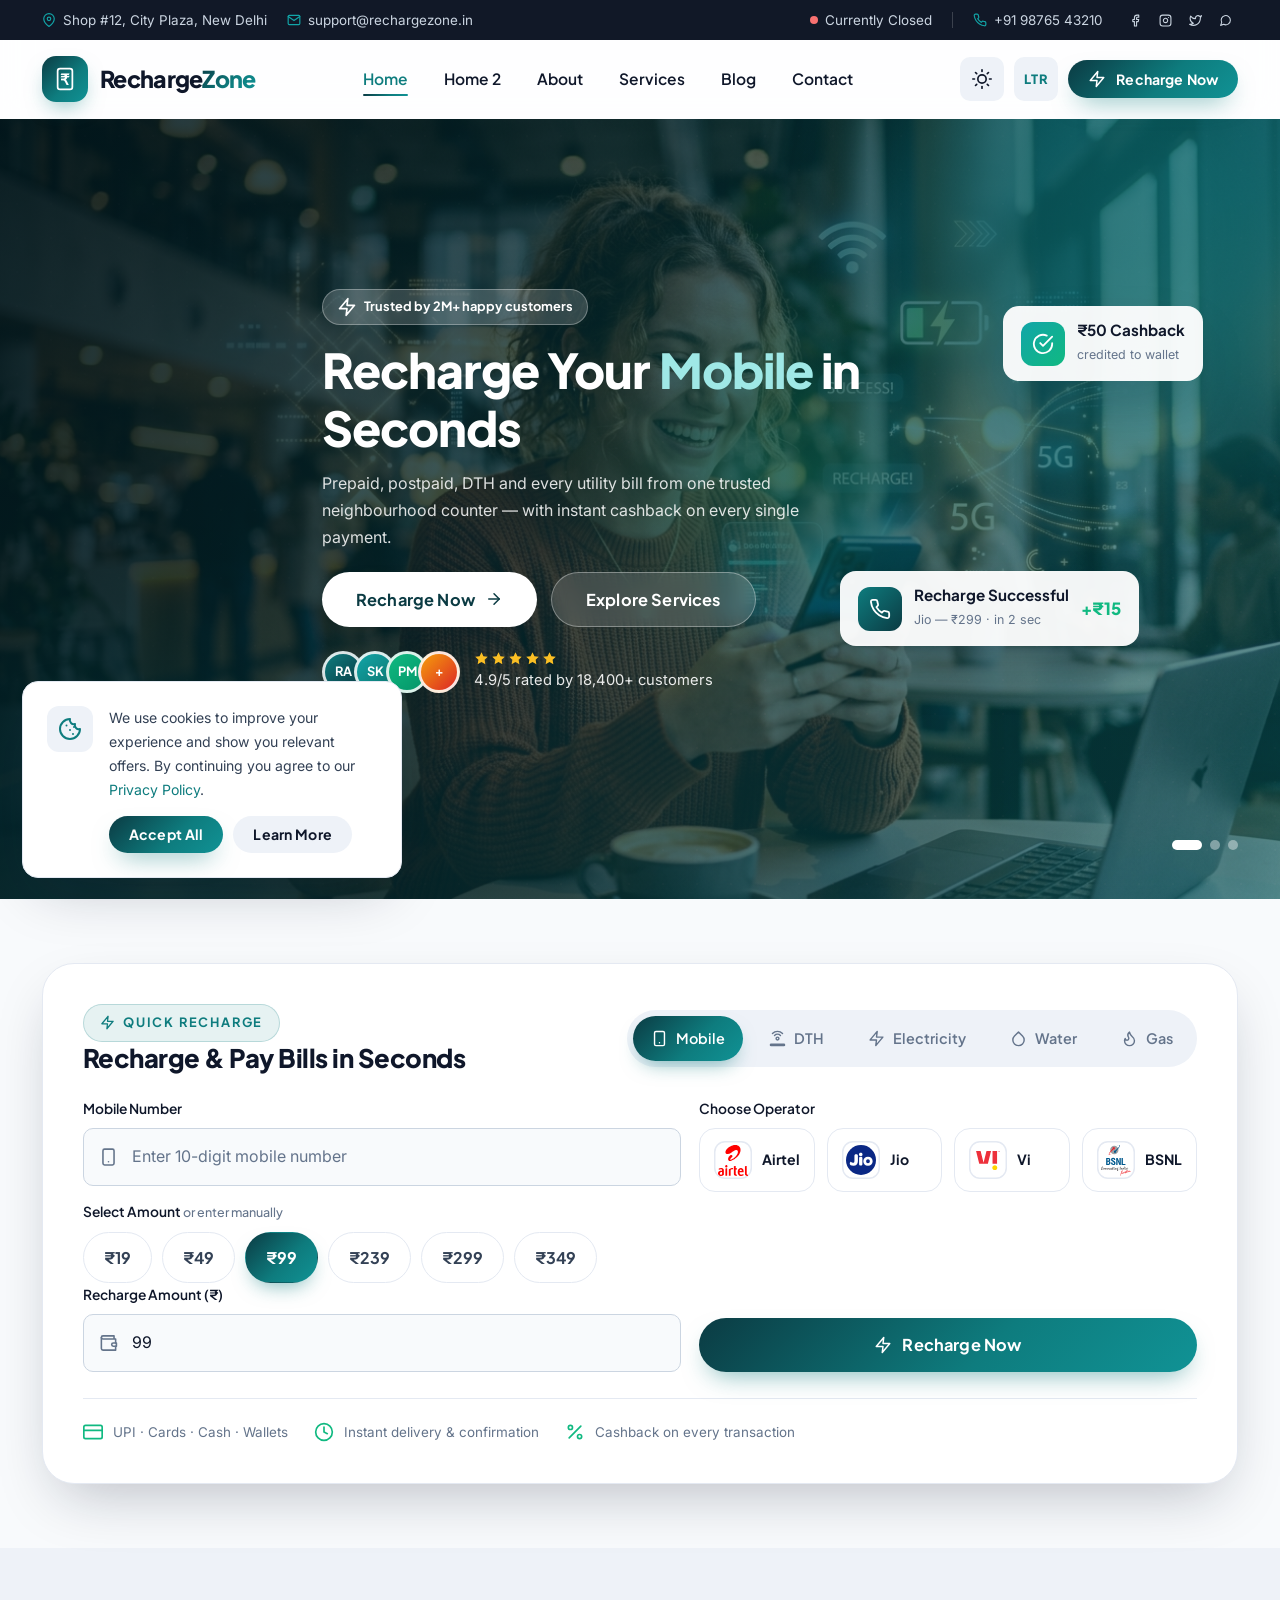
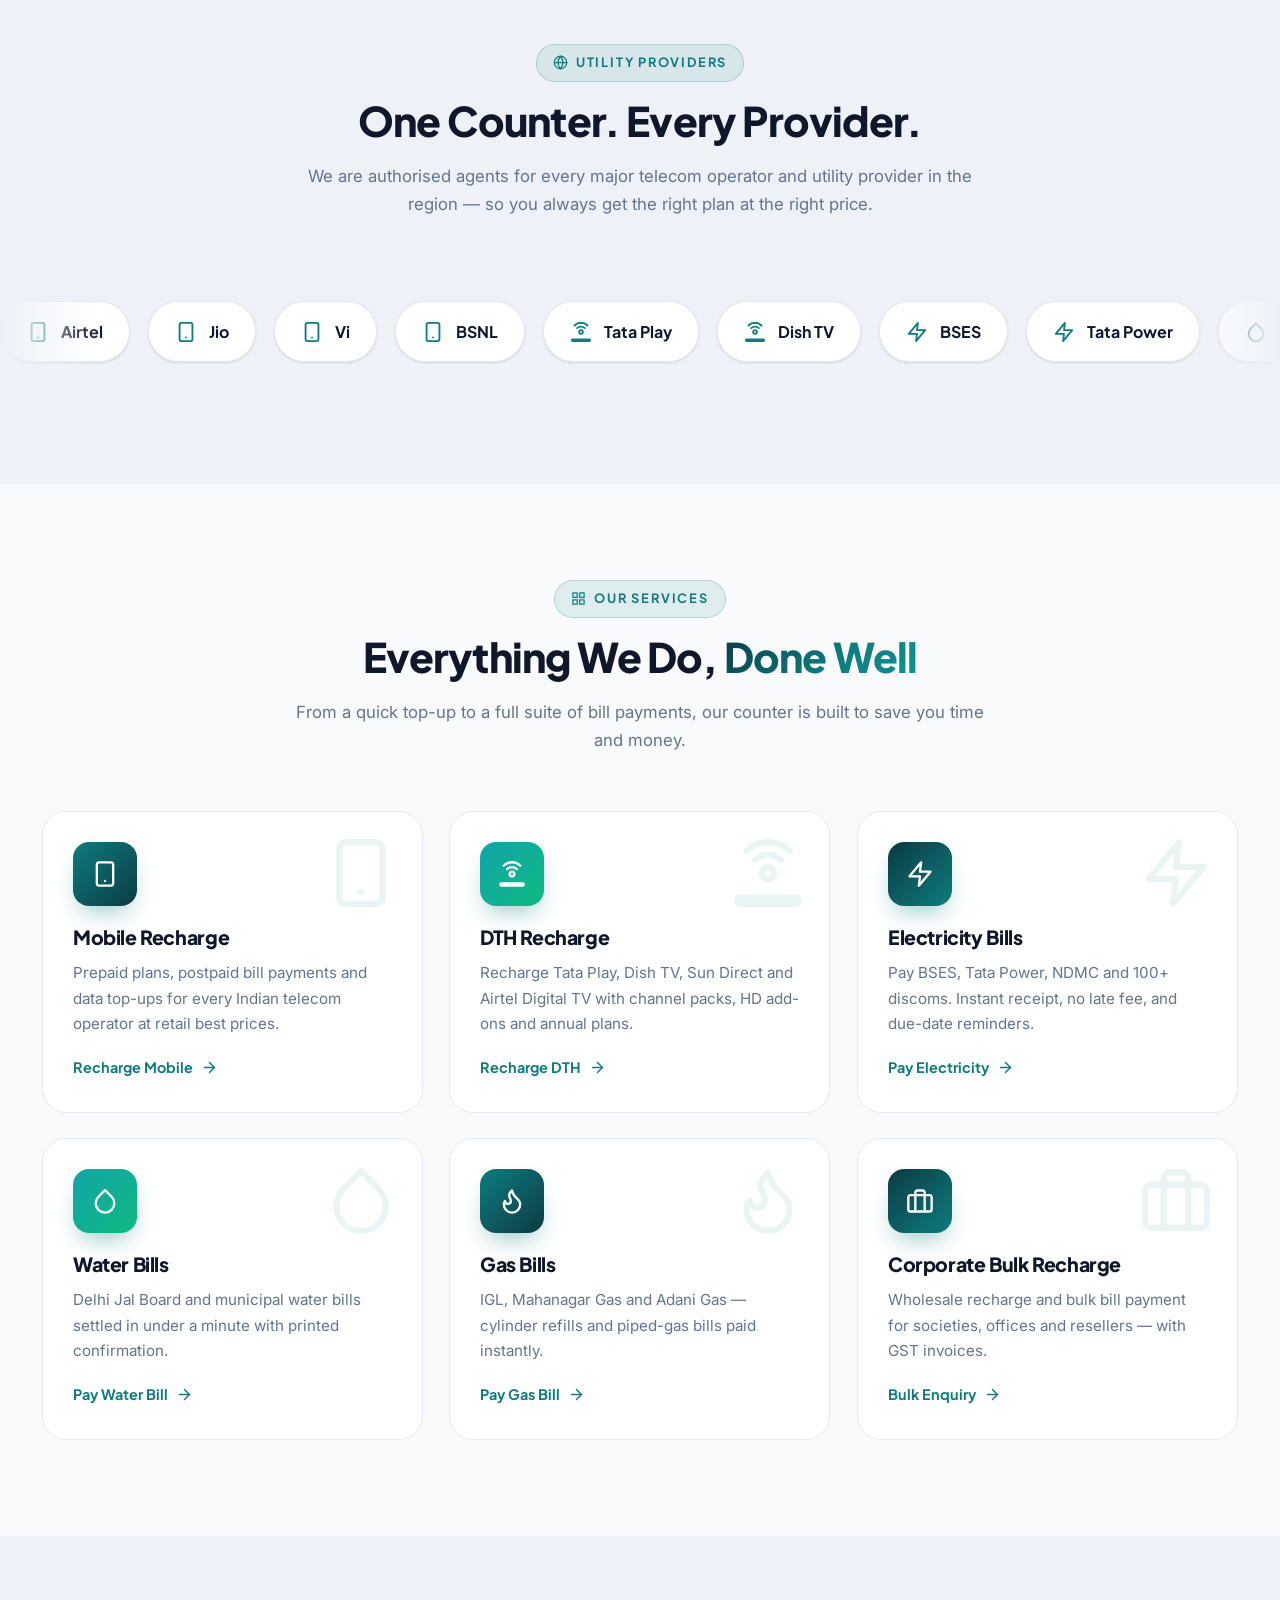
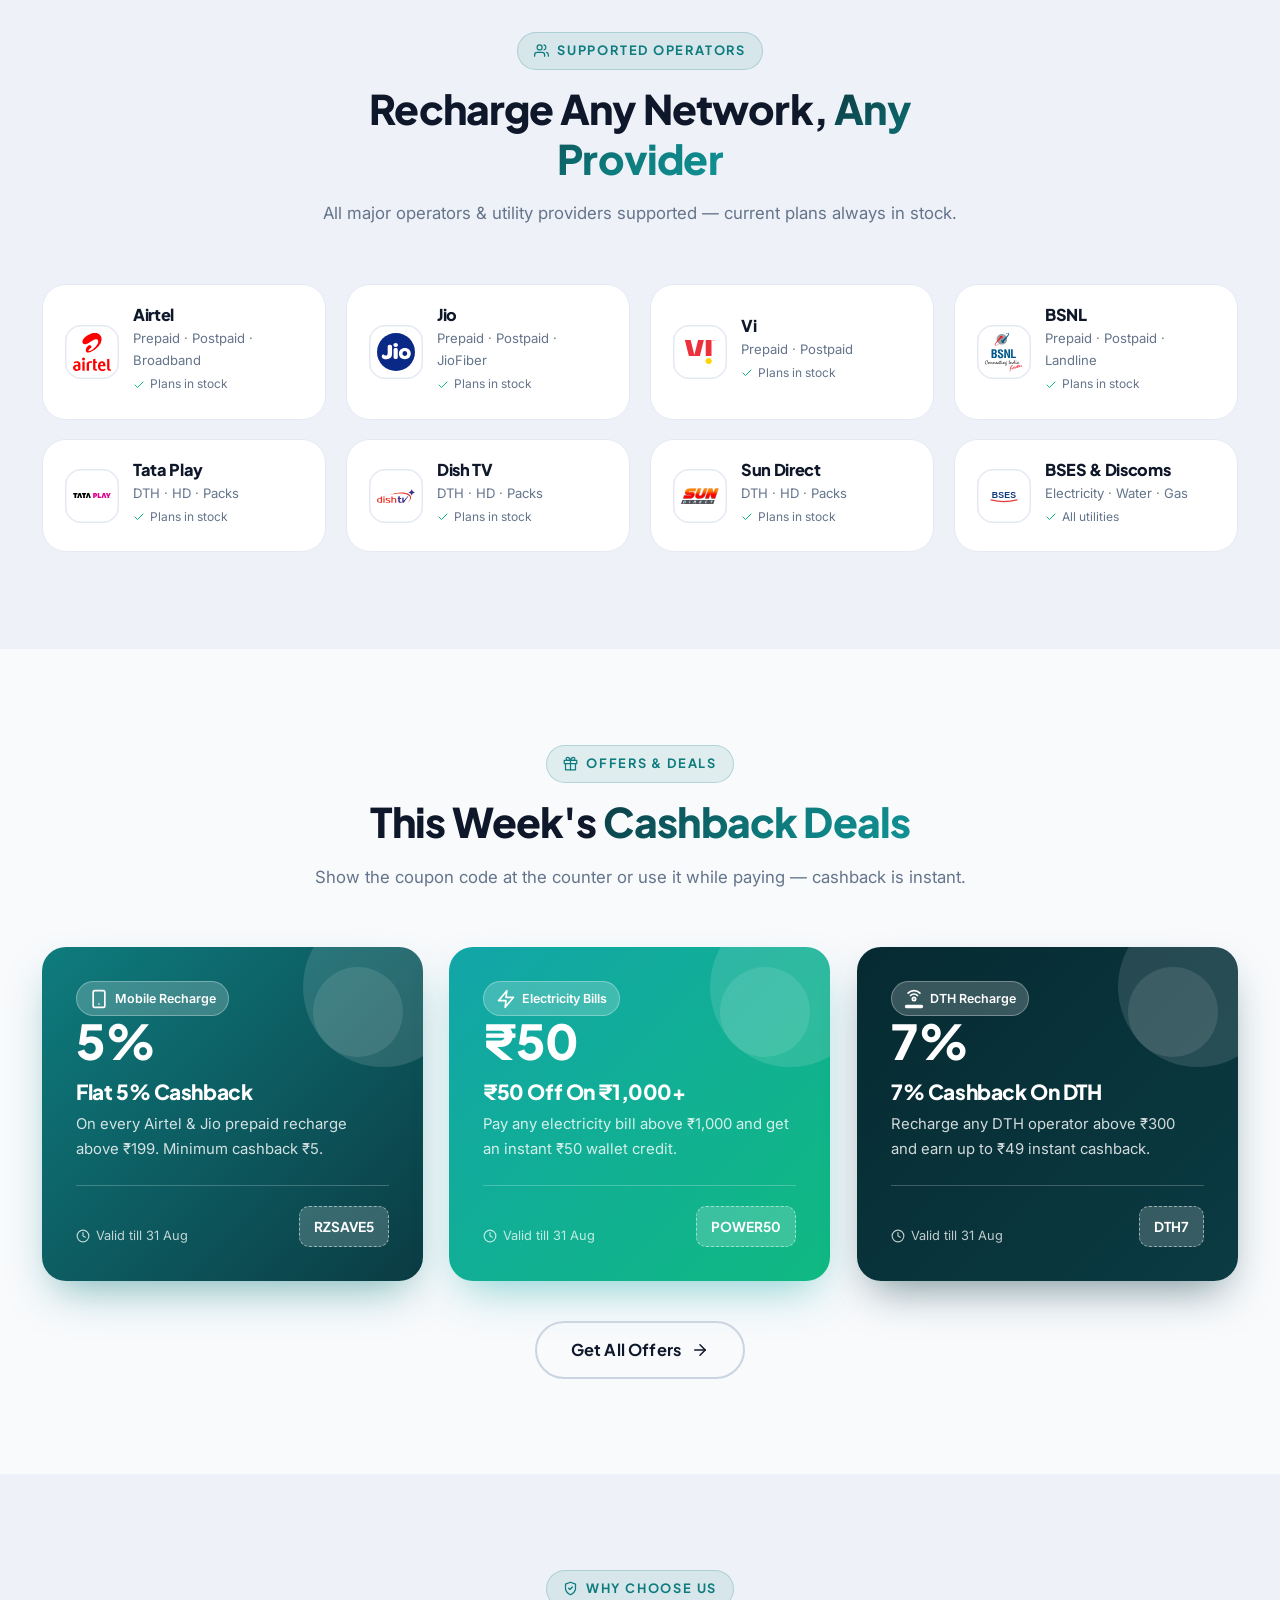
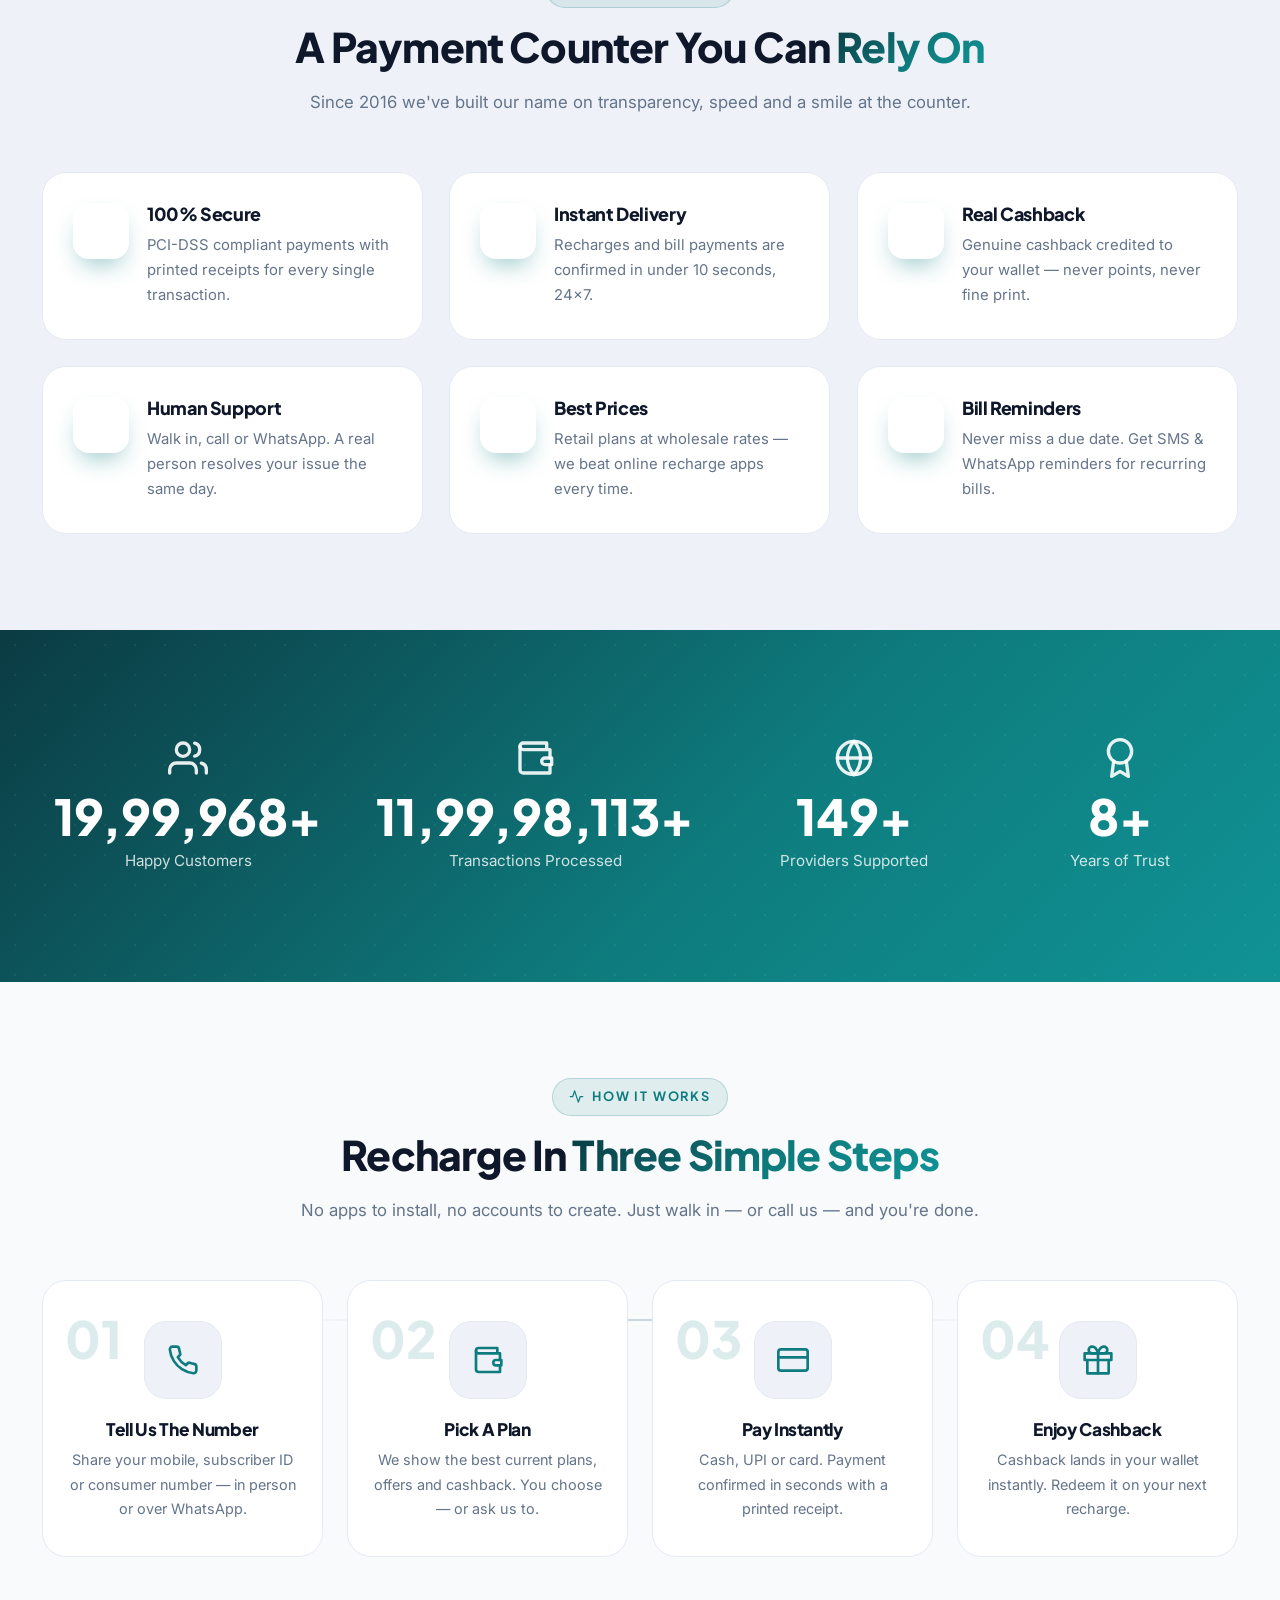
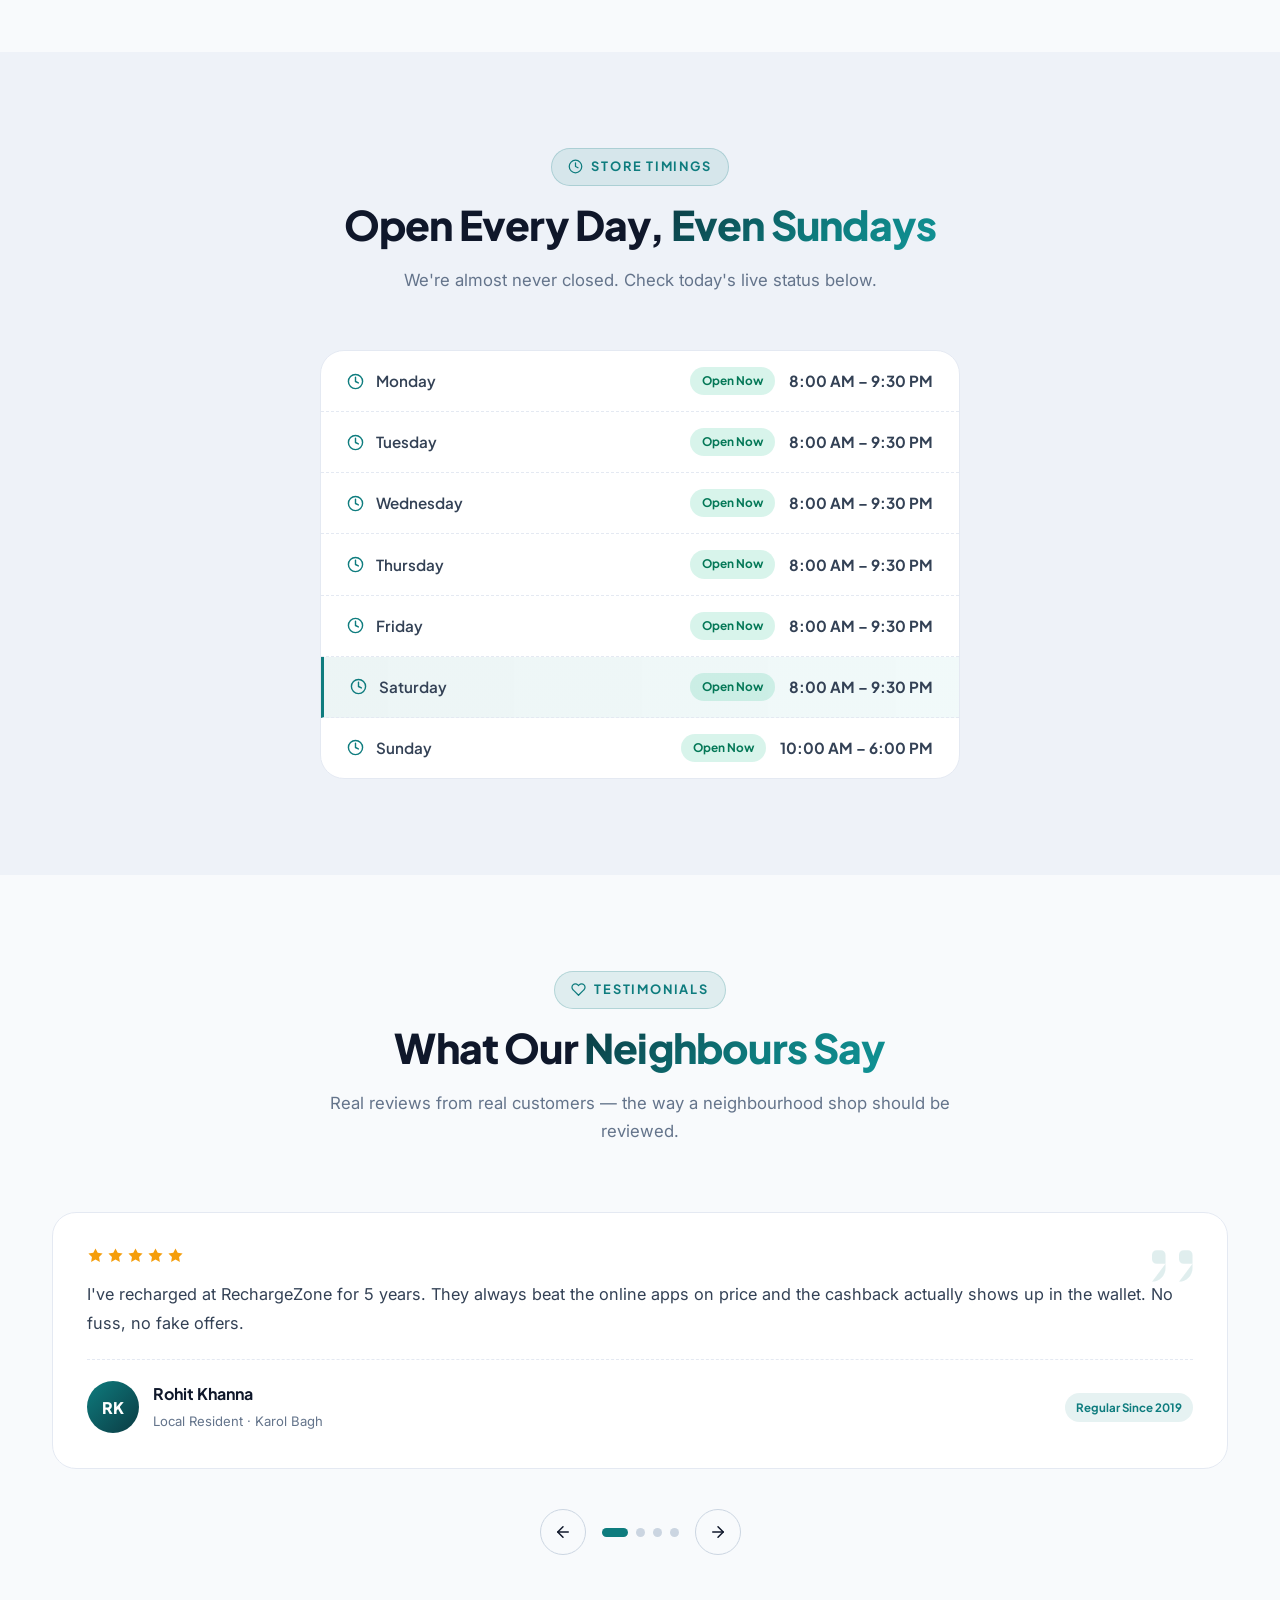
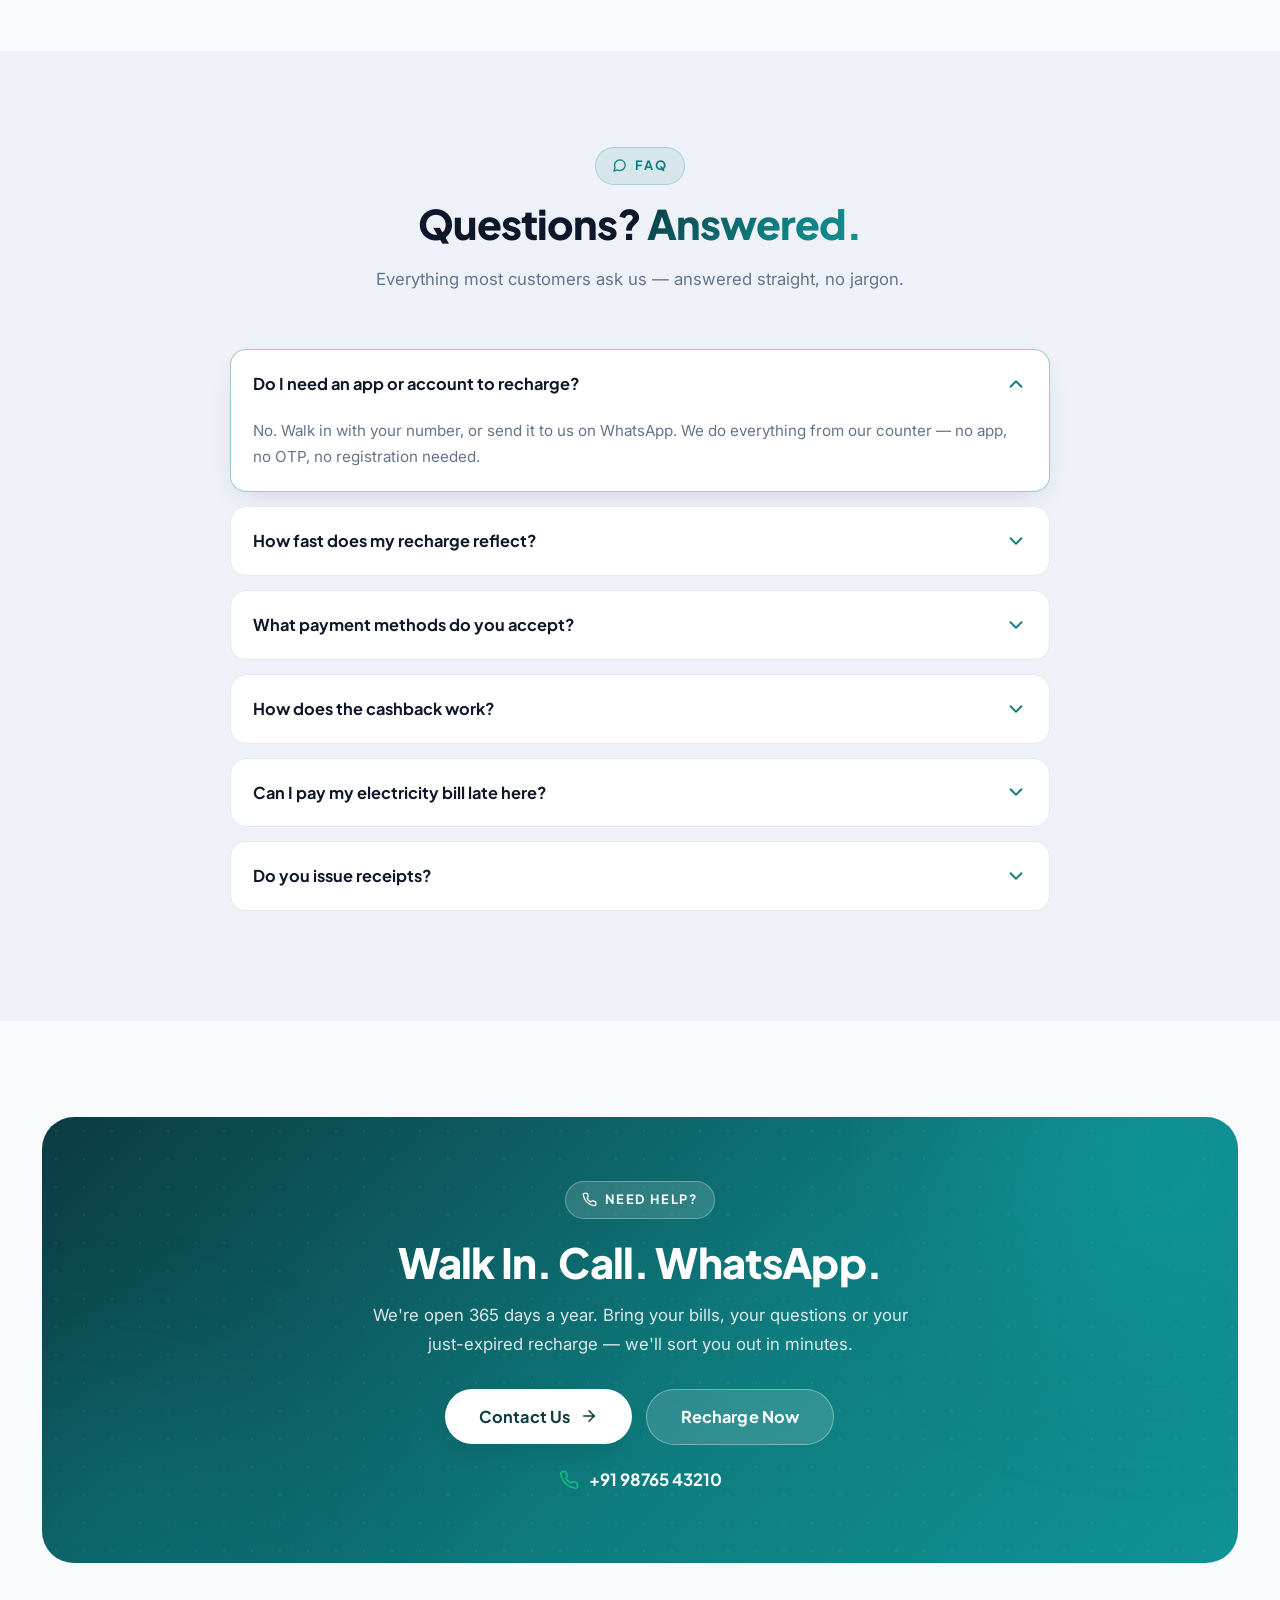
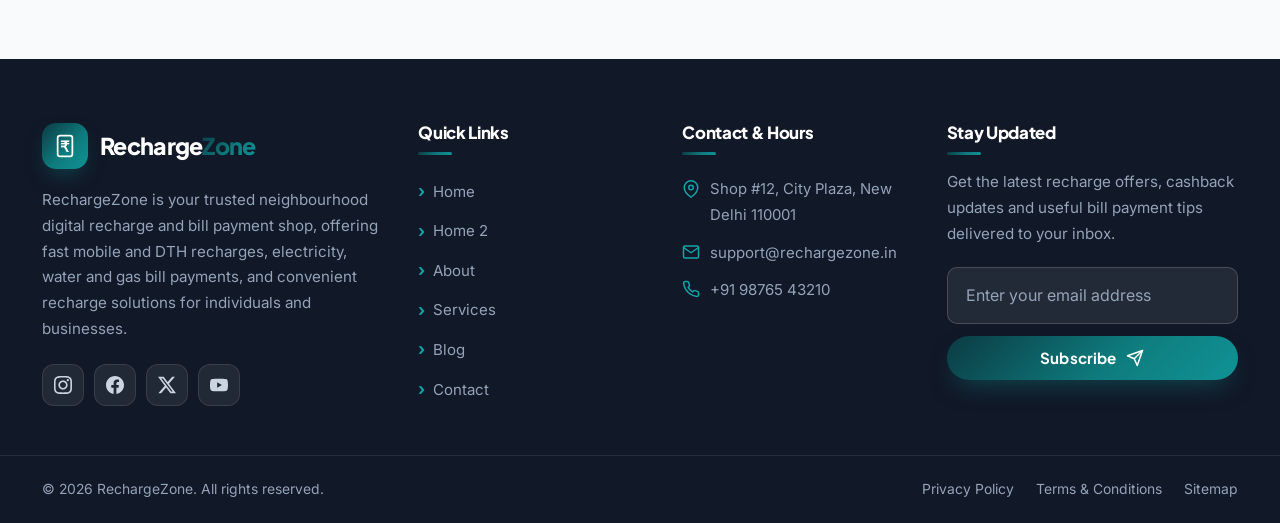
==== commit d3f82122: "home hero" ====
--- a/index.html
+++ b/index.html
@@ -287,13 +287,15 @@
 
         <div class="slider-controls">
           <div class="container">
+            <div class="slider-arrows">
             <button class="slider-arrow prev" type="button" aria-label="Previous slide"><svg class="ic"><use href="#i-chevron-left"></use></svg></button>
+            <button class="slider-arrow next" type="button" aria-label="Next slide"><svg class="ic"><use href="#i-chevron-right"></use></svg></button>
+          </div>
             <div class="slider-dots" role="tablist">
               <button type="button" class="is-active" aria-label="Slide 1"></button>
               <button type="button" aria-label="Slide 2"></button>
               <button type="button" aria-label="Slide 3"></button>
             </div>
-            <div class="slider-count"><b>01</b> / 03</div>
           </div>
         </div>
       </div>
--- a/assets/css/style.css
+++ b/assets/css/style.css
@@ -239,25 +239,25 @@
 
 /* ---------- Hero ---------- */
 .hero { position: relative; overflow: hidden; }
-.hero-slider { position: relative; min-height: 660px; }
+.hero-slider { position: relative; min-height: min(calc(100vh - 120px), 800px); }
 .slide { position: absolute; inset: 0; opacity: 0; visibility: hidden; transition: opacity .9s var(--ease), visibility .9s; display: flex; align-items: center; }
 .slide.is-active { opacity: 1; visibility: visible; z-index: 2; }
 .slide-bg { position: absolute; inset: 0; overflow: hidden; background: var(--grad-primary); }
 .slide-bg::before { content: ""; position: absolute; inset: 0; background-image: radial-gradient(rgba(255,255,255,.14) 1.5px, transparent 1.5px); background-size: 34px 34px; opacity: .5; }
+.slide-bg::after { content: ""; position: absolute; inset: 0; background: linear-gradient(100deg, rgba(2,20,26,.82) 0%, rgba(2,20,26,.48) 55%, rgba(2,20,26,.24) 100%); }
 .slide-bg .blob { position: absolute; border-radius: 50%; filter: blur(70px); opacity: .55; }
 .slide-bg .blob.b1 { width: 460px; height: 460px; background: var(--cyan); top: -120px; right: -80px; animation: blobFloat 9s ease-in-out infinite; }
 .slide-bg .blob.b2 { width: 380px; height: 380px; background: var(--violet); bottom: -140px; left: -100px; animation: blobFloat 12s ease-in-out infinite reverse; }
 .slide-bg .blob.b3 { width: 240px; height: 240px; background: rgba(16, 185, 129, .8); top: 30%; right: 30%; animation: blobFloat 14s ease-in-out infinite; }
-.slide:nth-child(2) .slide-bg { background: linear-gradient(135deg, #0F766E 0%, #12A5A8 45%, #10B981 120%); }
+.slide:nth-child(2) .slide-bg { background: linear-gradient(135deg, #0B3F44 0%, #0E5E63 45%, #0B7268 120%); }
 .slide:nth-child(3) .slide-bg { background: linear-gradient(135deg, #062A31 0%, #0B3B43 45%, #0E7C7E 130%); }
 @keyframes blobFloat { 0%,100% { transform: translate(0,0) scale(1); } 50% { transform: translate(30px,-40px) scale(1.08); } }
 
-.slide-inner { position: relative; z-index: 3; padding-block: 110px 150px; color: #fff; max-width: 700px; }
-.slide-inner .hl { color: #9FE8E6; position: relative; white-space: nowrap; }
-.slide-inner .hl::after { content: ""; position: absolute; left: 0; right: 0; bottom: 6px; height: 10px; background: rgba(255,255,255,.28); z-index: -1; border-radius: 6px; }
-.slide-inner h1 { color: #fff; font-size: clamp(2.2rem, 5.2vw, 3.9rem); margin: 22px 0 18px; }
-.slide-inner p { color: rgba(255,255,255,.85); font-size: 1.13rem; max-width: 560px; margin-bottom: 30px; }
-.slide-actions { display: flex; gap: 14px; flex-wrap: wrap; margin-bottom: 36px; }
+.slide-inner { position: relative; z-index: 3; padding-block: 60px 96px; color: #fff; max-width: 680px; }
+.slide-inner .hl { color: #9FE8E6; }
+.slide-inner h1 { color: #fff; font-size: clamp(1.7rem, 3.8vw, 3rem); margin: 16px 0 12px; }
+.slide-inner p { color: rgba(255,255,255,.85); font-size: 1rem; max-width: 520px; margin-bottom: 20px; }
+.slide-actions { display: flex; gap: 14px; flex-wrap: wrap; margin-bottom: 24px; }
 .slide-stagger { opacity: 0; transform: translateY(34px); transition: opacity .8s var(--ease), transform .8s var(--ease); }
 .slide.is-active .slide-stagger { opacity: 1; transform: translateY(0); }
 .slide.is-active .slide-stagger.d1 { transition-delay: .15s; }
@@ -280,8 +280,9 @@
 .trust-stars { display: flex; gap: 2px; color: #FBBF24; margin-bottom: 2px; }
 .trust-stars .ic { width: 15px; height: 15px; fill: currentColor; stroke: none; }
 
-.slider-controls { position: absolute; bottom: 40px; left: 0; right: 0; z-index: 5; }
+.slider-controls { position: absolute; bottom: 30px; left: 0; right: 0; z-index: 5; }
 .slider-controls .container { display: flex; align-items: center; justify-content: space-between; gap: 20px; }
+.slider-arrows { display: flex; gap: 10px; }
 .slider-arrow { width: 48px; height: 48px; border-radius: 50%; display: grid; place-items: center; color: #fff; background: rgba(255,255,255,.16); border: 1px solid rgba(255,255,255,.35); transition: all .3s var(--ease); }
 .slider-arrow:hover { background: #fff; color: var(--violet); transform: translateY(-3px); }
 .slider-arrow .ic { width: 20px; height: 20px; }
@@ -299,6 +300,15 @@
 .hero-float small { color: var(--text-3); font-size: .78rem; }
 .hero-float .float-amt { font-family: var(--font-head); font-weight: 800; color: var(--mint); font-size: 1.05rem; }
 @keyframes floatY { 0%,100% { transform: translateY(0); } 50% { transform: translateY(-14px); } }
+
+@media (max-height: 700px) {
+  .slide-inner { padding-block: 48px 88px; }
+  .slide-inner h1 { font-size: clamp(1.6rem, 3.2vw, 2.4rem); margin: 12px 0 10px; }
+  .slide-inner p { margin-bottom: 16px; }
+  .slide-actions { margin-bottom: 18px; }
+  .slide-trust { display: none; }
+  .hero-float { display: none; }
+}
 
 /* ---------- Hero static (home 2) ---------- */
 .hero-static { position: relative; overflow: hidden; }
@@ -403,7 +413,7 @@
 [dir="rtl"] .steps-connect { transform: scaleX(-1); }
 
 /* ---------- Recharge wizard ---------- */
-.recharge-wrap { margin-top: -110px; position: relative; z-index: 6; }
+.recharge-wrap { margin-top: 0; position: relative; z-index: 6; }
 .recharge-panel { border-radius: var(--radius-xl); padding: 40px; box-shadow: var(--shadow-lg); border: 1px solid var(--border); }
 .recharge-head { display: flex; align-items: center; justify-content: space-between; gap: 18px; flex-wrap: wrap; margin-bottom: 24px; }
 .recharge-head h2 { font-size: 1.6rem; }
@@ -1067,7 +1077,7 @@
 .nl-group { display: flex; gap: 10px; width: 100%; }
 
 /* ---------- Site images ---------- */
-.slide-bg > .bg-img { position: absolute; inset: 0; width: 100%; height: 100%; object-fit: cover; opacity: .38; }
+.slide-bg > .bg-img { position: absolute; inset: 0; width: 100%; height: 100%; object-fit: cover; opacity: .55; }
 .img-frame > .img, .fp-media > .img, .post-thumb > .img, .corp-visual > .img, .w-thumb > .img, .blog-thumb > .img { position: absolute; inset: 0; width: 100%; height: 100%; object-fit: cover; }
 .team-avatar { overflow: hidden; }
 .team-avatar img { width: 100%; height: 100%; border-radius: 50%; object-fit: cover; }
--- a/assets/css/responsive.css
+++ b/assets/css/responsive.css
@@ -48,7 +48,6 @@
   .header-cta { display: none; }
   .recharge-wrap { margin-top: 0; }
   .recharge-panel { padding: 28px; }
-  .hero-slider { min-height: 600px; }
   .t-card { flex-basis: 50%; }
   .stats-grid { grid-template-columns: repeat(2, 1fr); gap: 20px; }
   .contact-layout { grid-template-columns: 1fr; }
@@ -80,8 +79,7 @@
   .recharge-head { justify-content: center; text-align: center; }
   .recharge-tabs { justify-content: center; width: 100%; border-radius: var(--radius); }
   .hero-float { display: none; }
-  .hero-slider { min-height: 560px; }
-  .slide-inner { padding-block: 80px 110px; }
+  .slide-inner { padding-block: 52px 88px; }
   .cta-band { padding: 48px 24px; }
   .newsletter-form { max-width: 100%; flex-direction: column; }
   .form-grid { grid-template-columns: 1fr; }
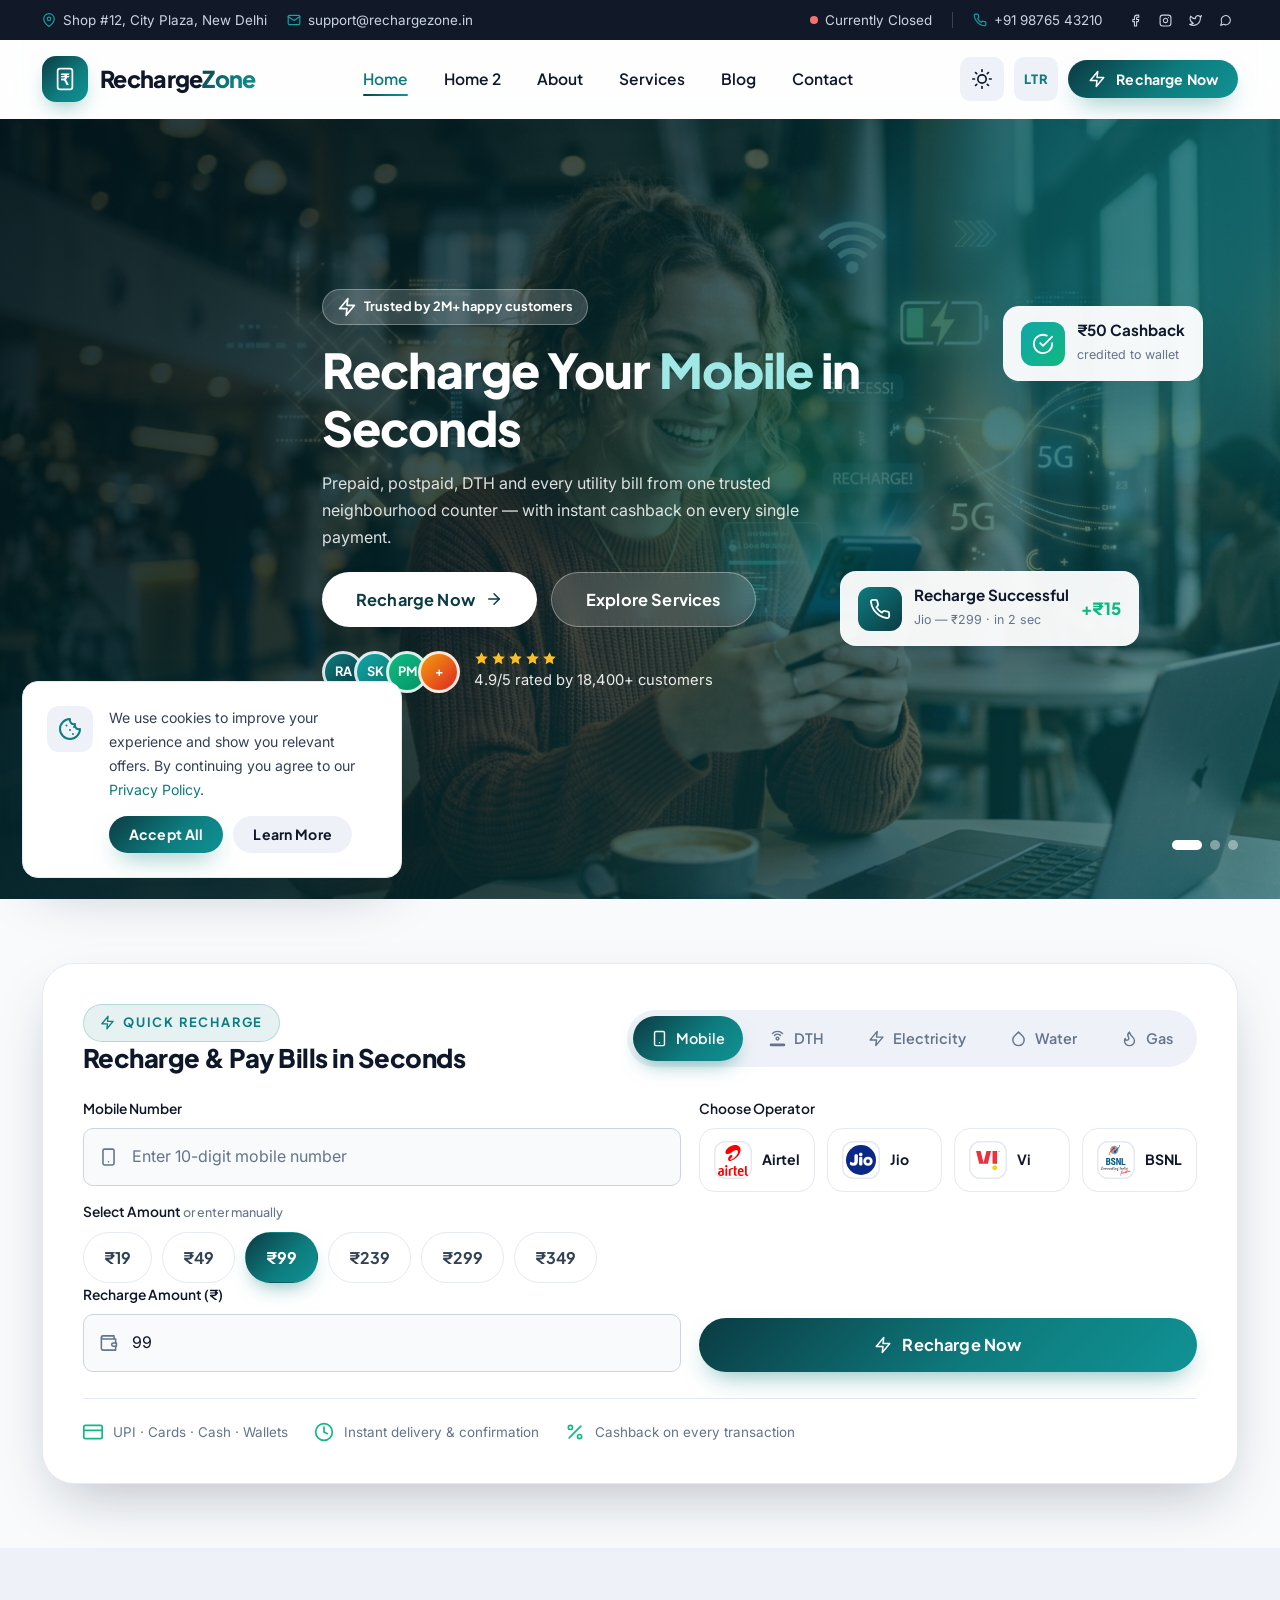
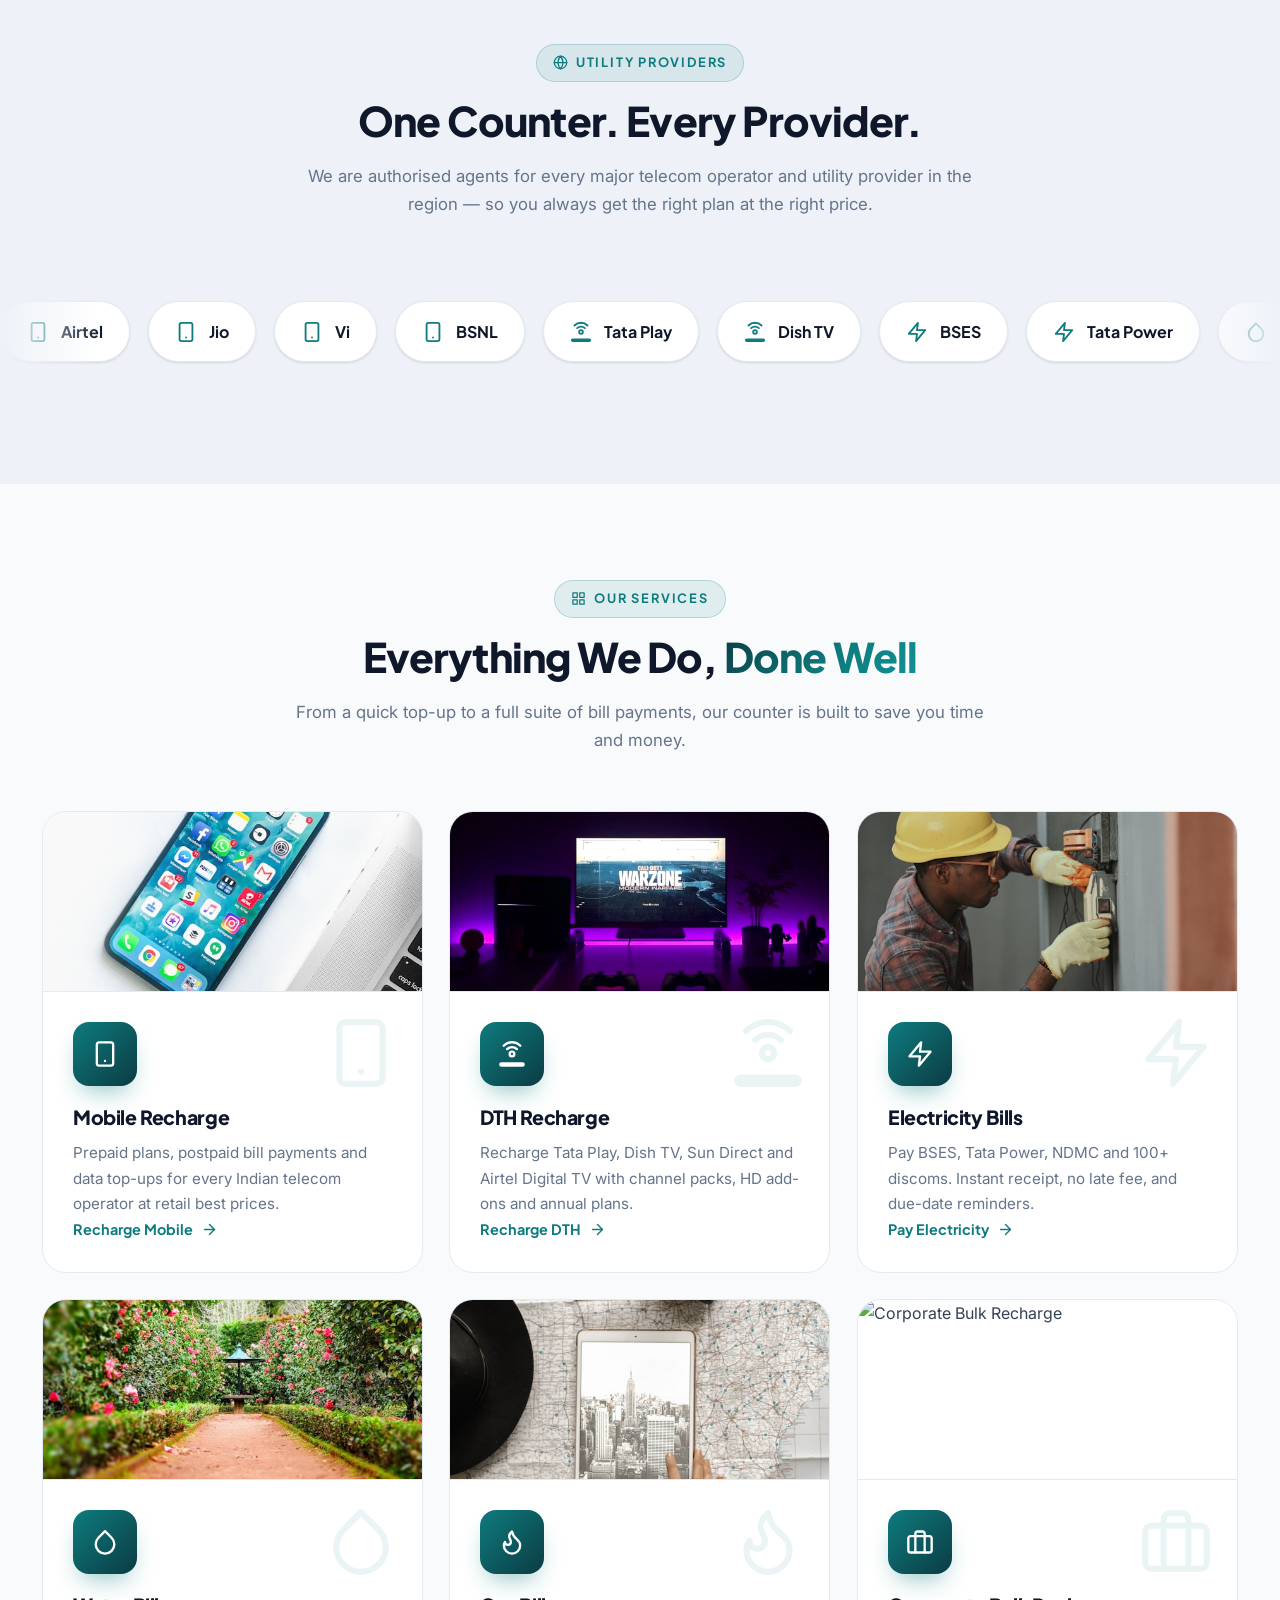
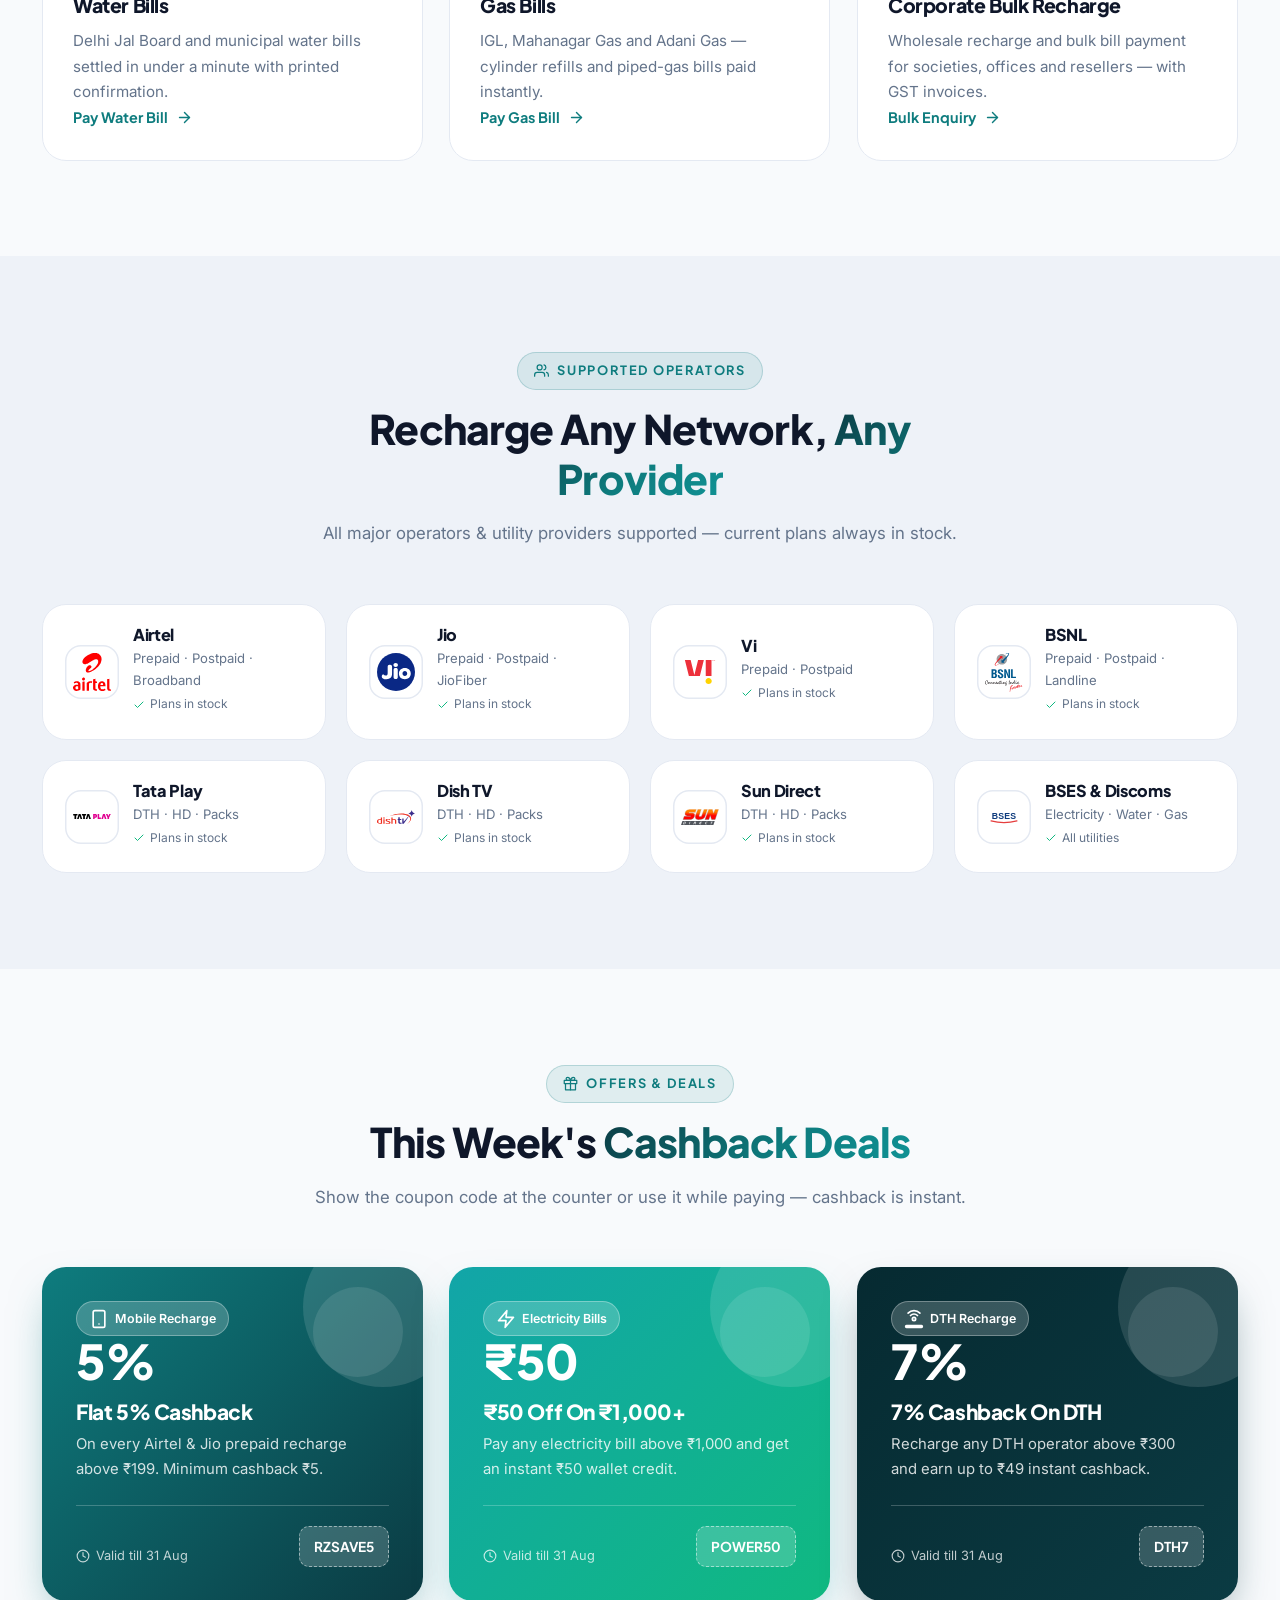
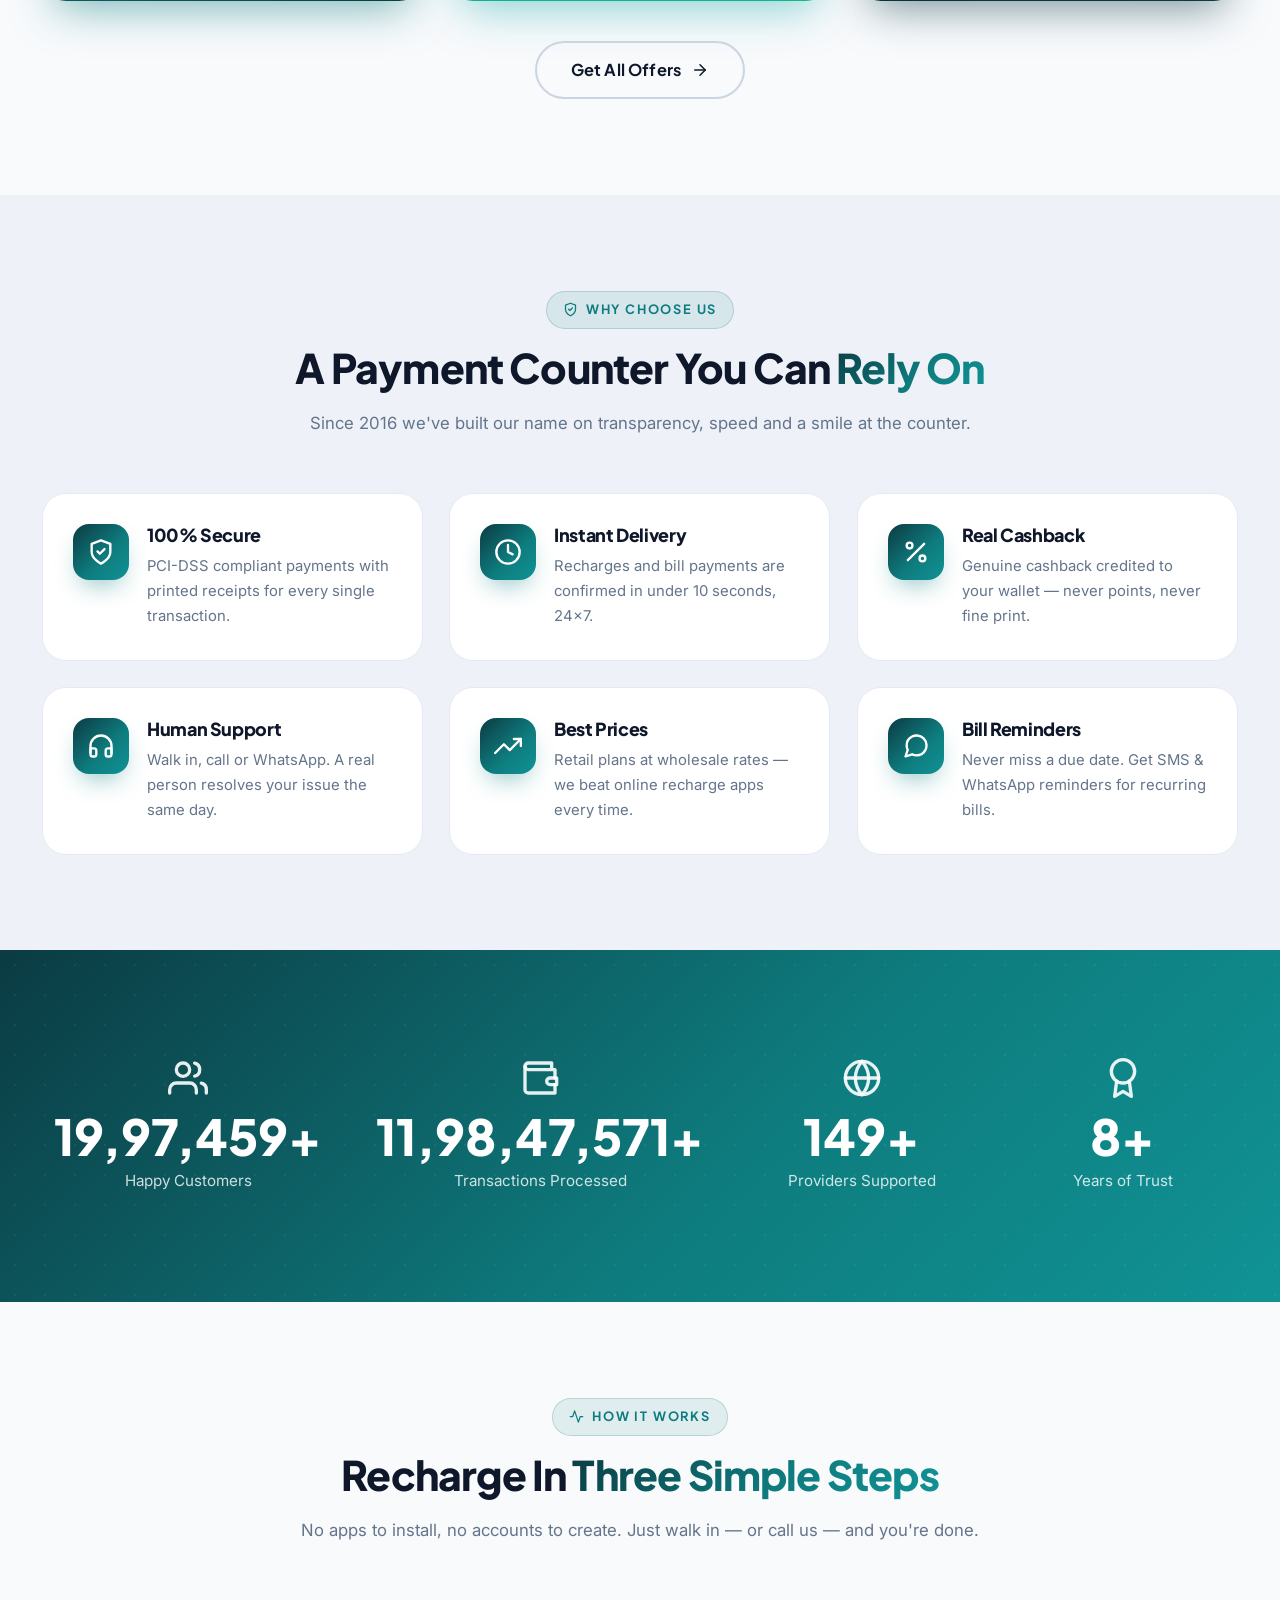
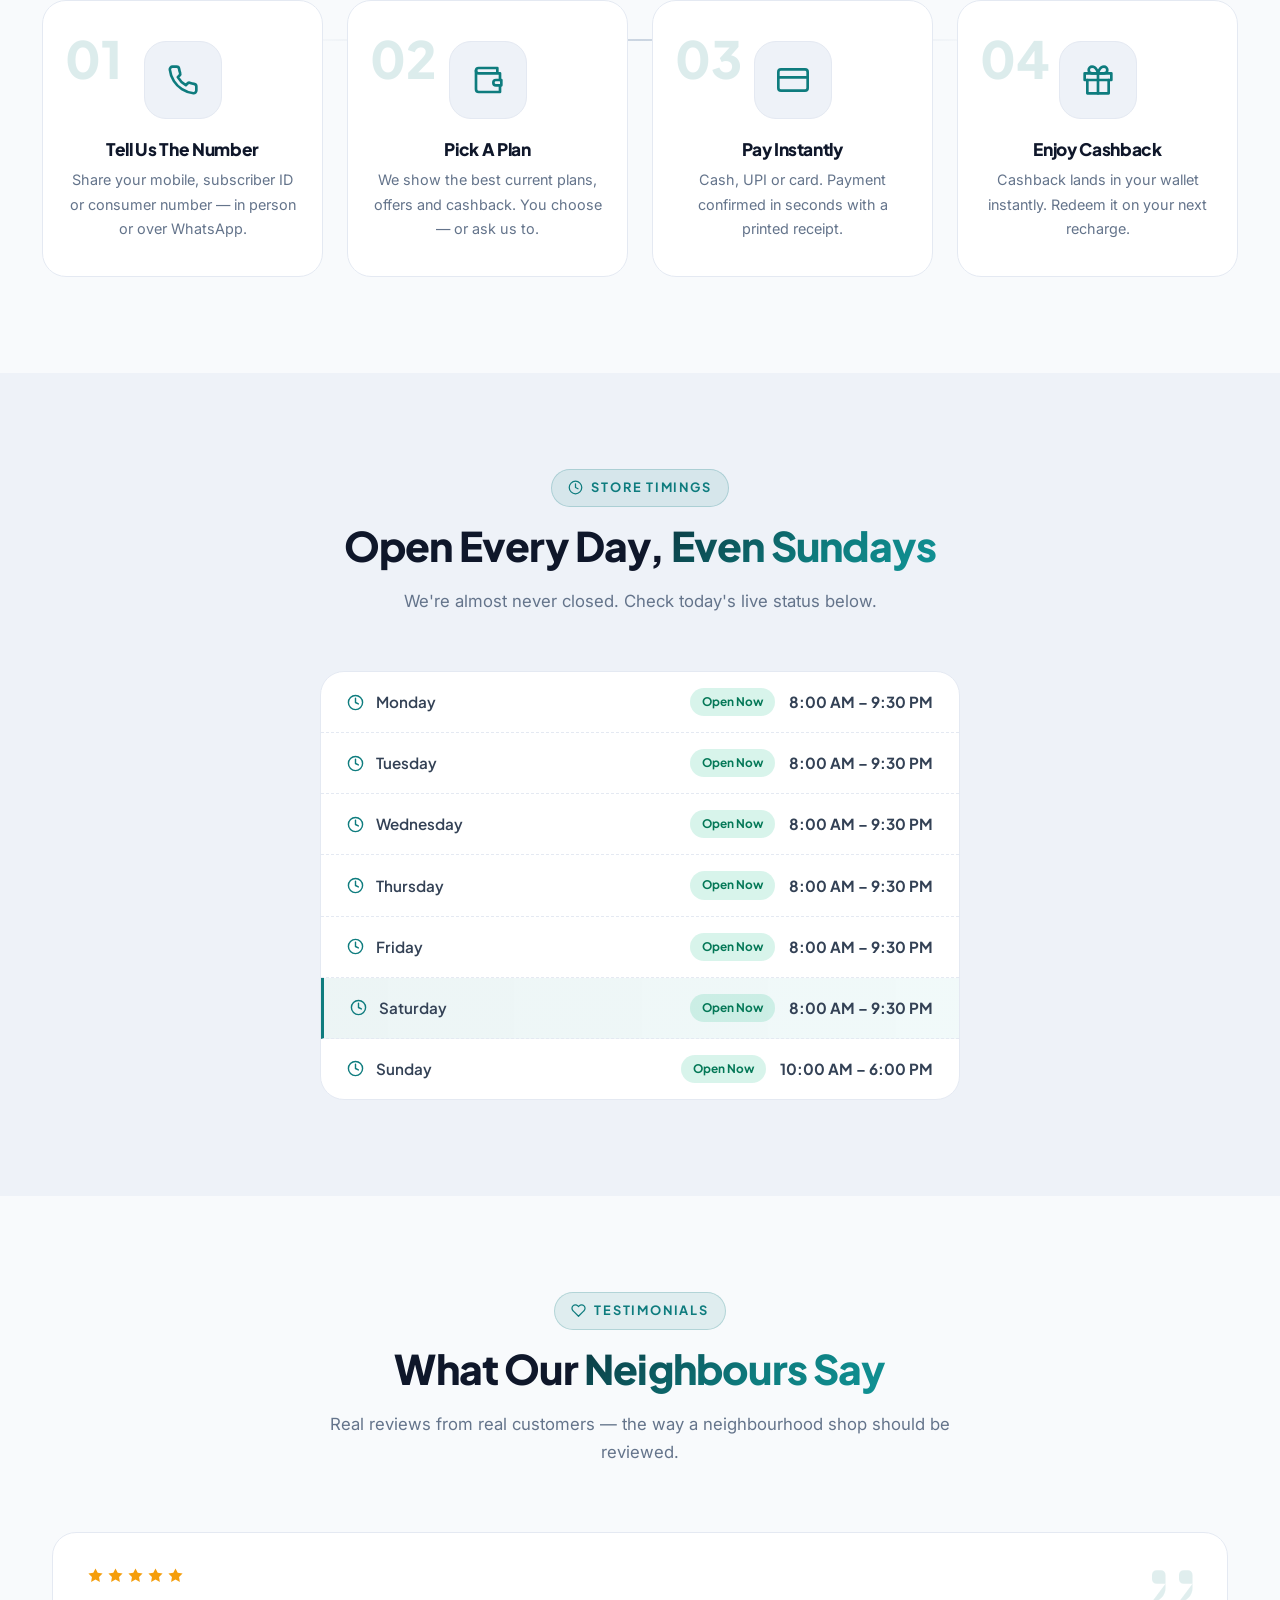
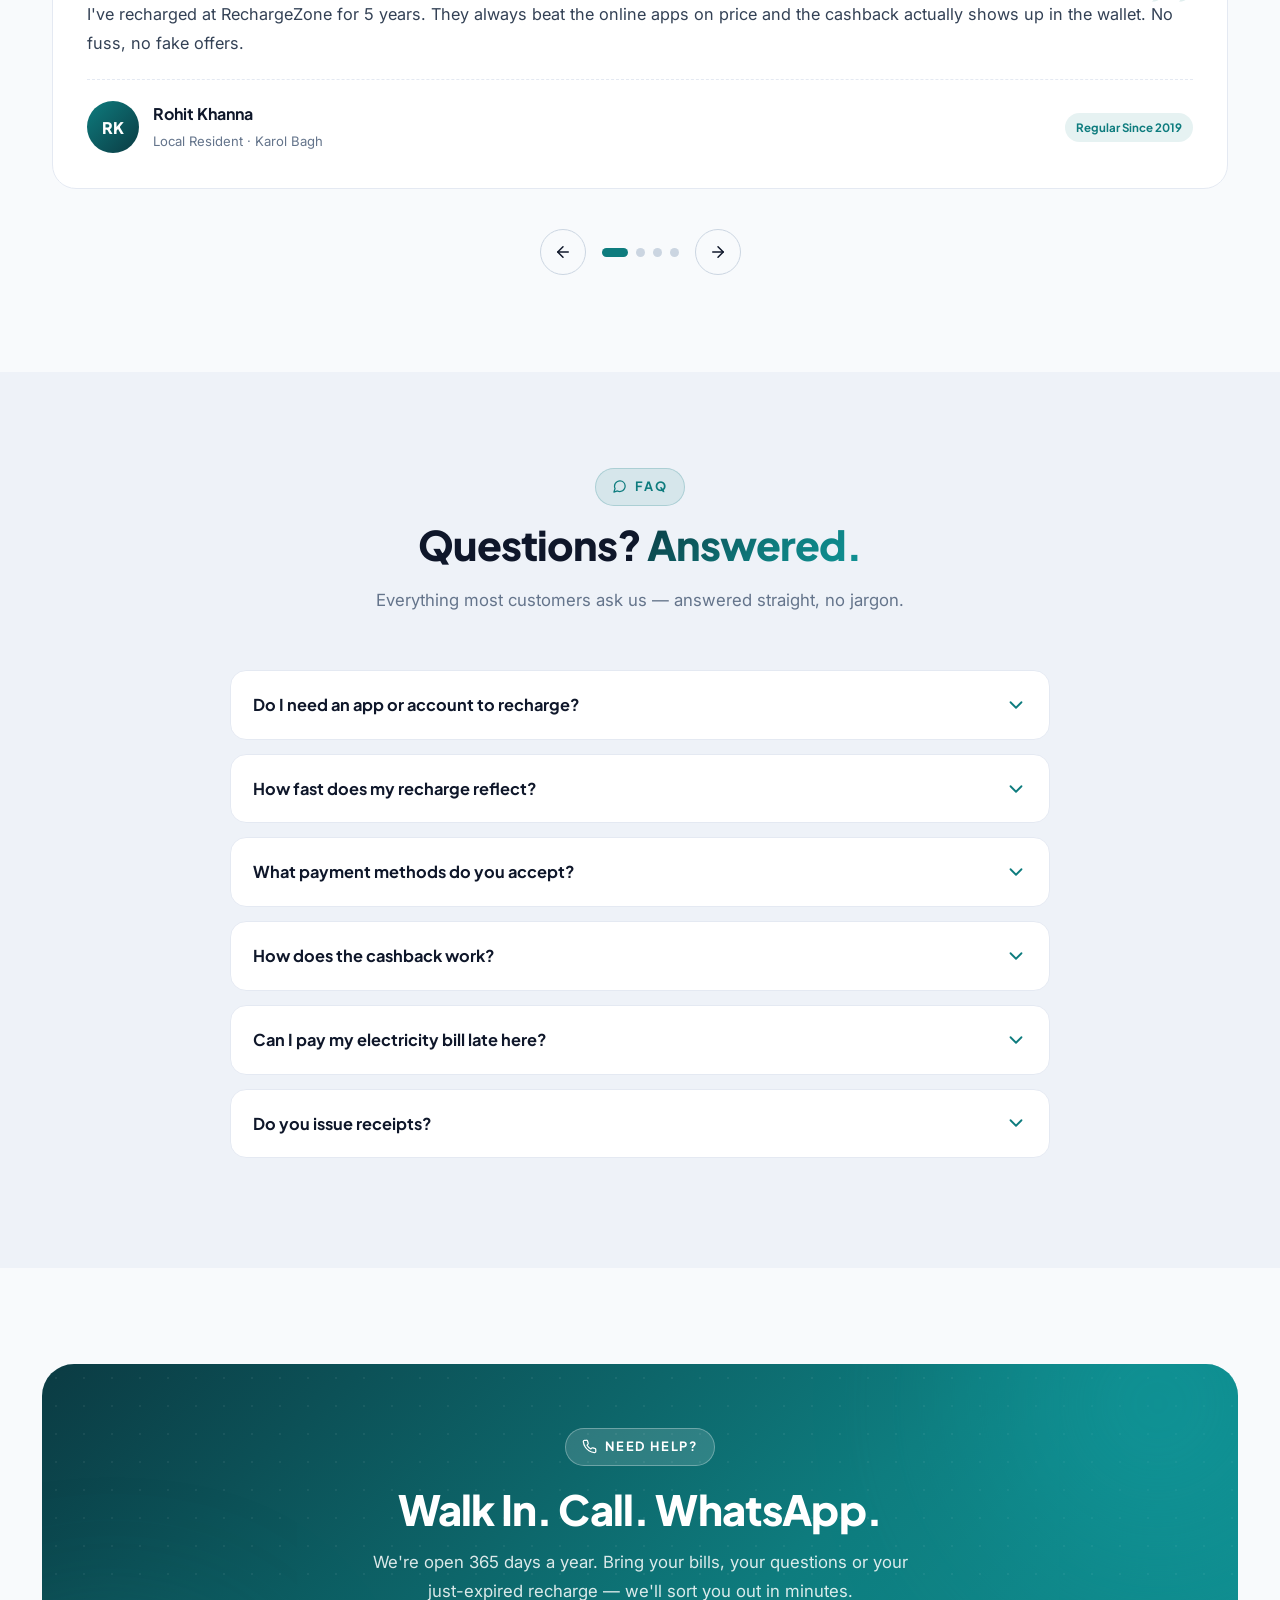
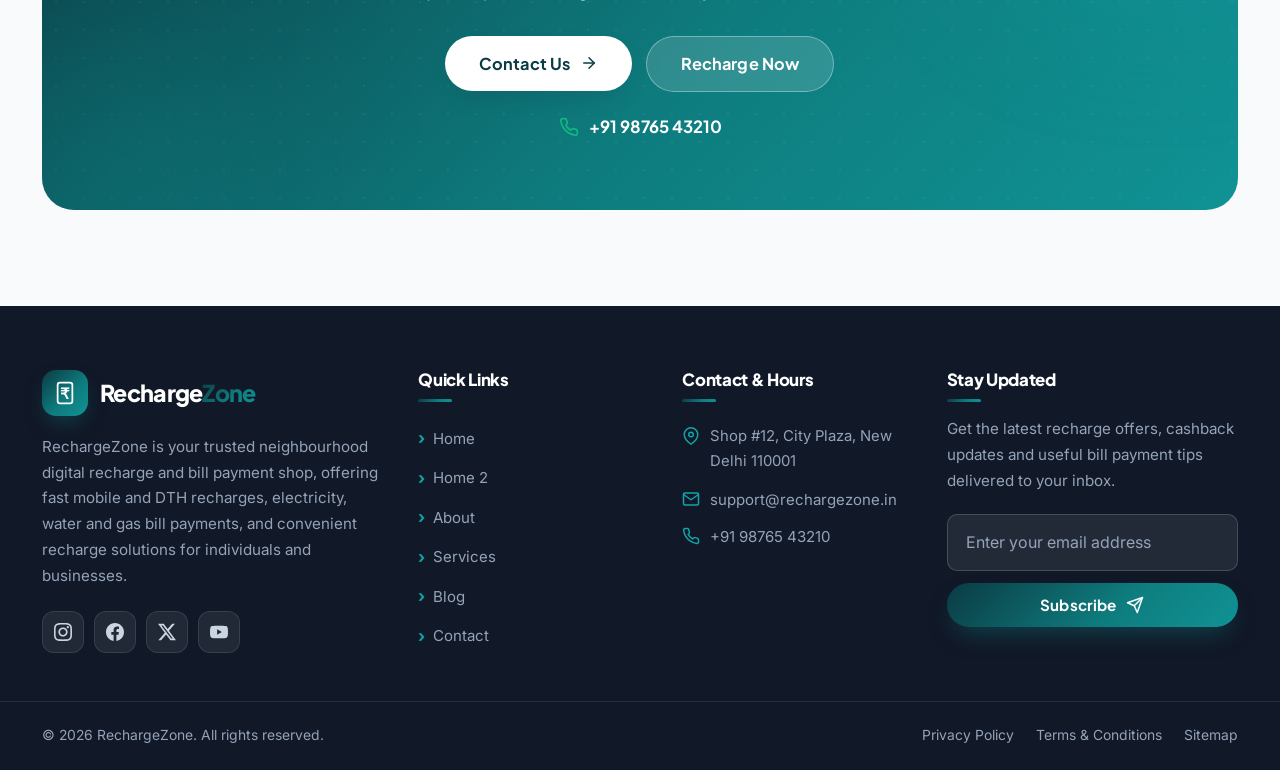
==== commit 50c4974f: "contact" ====
--- a/index.html
+++ b/index.html
@@ -601,46 +601,76 @@
         </div>
         <div class="services-grid">
           <article class="card service-card reveal" style="--d:.05s">
-            <span class="ic-float"><svg class="ic"><use href="#i-mobile"></use></svg></span>
-            <div class="card-icon"><svg class="ic"><use href="#i-mobile"></use></svg></div>
-            <h3>Mobile Recharge</h3>
-            <p>Prepaid plans, postpaid bill payments and data top-ups for every Indian telecom operator at retail best prices.</p>
-            <a href="services.html#mobile" class="card-link">Recharge Mobile <svg class="ic fwd"><use href="#i-arrow-right"></use></svg></a>
+            <div class="service-card-img">
+              <img src="assets/img/service_mobile.jpg" alt="Mobile Recharge" loading="lazy">
+            </div>
+            <div class="service-card-body">
+              <span class="ic-float"><svg class="ic"><use href="#i-mobile"></use></svg></span>
+              <div class="card-icon"><svg class="ic"><use href="#i-mobile"></use></svg></div>
+              <h3>Mobile Recharge</h3>
+              <p>Prepaid plans, postpaid bill payments and data top-ups for every Indian telecom operator at retail best prices.</p>
+              <a href="services.html#mobile" class="card-link">Recharge Mobile <svg class="ic fwd"><use href="#i-arrow-right"></use></svg></a>
+            </div>
           </article>
           <article class="card service-card alt reveal" style="--d:.1s">
-            <span class="ic-float"><svg class="ic"><use href="#i-satellite"></use></svg></span>
-            <div class="card-icon"><svg class="ic"><use href="#i-satellite"></use></svg></div>
-            <h3>DTH Recharge</h3>
-            <p>Recharge Tata Play, Dish TV, Sun Direct and Airtel Digital TV with channel packs, HD add-ons and annual plans.</p>
-            <a href="services.html#dth" class="card-link">Recharge DTH <svg class="ic fwd"><use href="#i-arrow-right"></use></svg></a>
+            <div class="service-card-img">
+              <img src="assets/img/service_dth.jpg" alt="DTH Recharge" loading="lazy">
+            </div>
+            <div class="service-card-body">
+              <span class="ic-float"><svg class="ic"><use href="#i-satellite"></use></svg></span>
+              <div class="card-icon"><svg class="ic"><use href="#i-satellite"></use></svg></div>
+              <h3>DTH Recharge</h3>
+              <p>Recharge Tata Play, Dish TV, Sun Direct and Airtel Digital TV with channel packs, HD add-ons and annual plans.</p>
+              <a href="services.html#dth" class="card-link">Recharge DTH <svg class="ic fwd"><use href="#i-arrow-right"></use></svg></a>
+            </div>
           </article>
           <article class="card service-card alt2 reveal" style="--d:.15s">
-            <span class="ic-float"><svg class="ic"><use href="#i-bolt"></use></svg></span>
-            <div class="card-icon"><svg class="ic"><use href="#i-bolt"></use></svg></div>
-            <h3>Electricity Bills</h3>
-            <p>Pay BSES, Tata Power, NDMC and 100+ discoms. Instant receipt, no late fee, and due-date reminders.</p>
-            <a href="services.html#electricity" class="card-link">Pay Electricity <svg class="ic fwd"><use href="#i-arrow-right"></use></svg></a>
+            <div class="service-card-img">
+              <img src="assets/img/service_electricity.jpg" alt="Electricity Bills" loading="lazy">
+            </div>
+            <div class="service-card-body">
+              <span class="ic-float"><svg class="ic"><use href="#i-bolt"></use></svg></span>
+              <div class="card-icon"><svg class="ic"><use href="#i-bolt"></use></svg></div>
+              <h3>Electricity Bills</h3>
+              <p>Pay BSES, Tata Power, NDMC and 100+ discoms. Instant receipt, no late fee, and due-date reminders.</p>
+              <a href="services.html#electricity" class="card-link">Pay Electricity <svg class="ic fwd"><use href="#i-arrow-right"></use></svg></a>
+            </div>
           </article>
           <article class="card service-card alt reveal" style="--d:.05s">
-            <span class="ic-float"><svg class="ic"><use href="#i-droplet"></use></svg></span>
-            <div class="card-icon"><svg class="ic"><use href="#i-droplet"></use></svg></div>
-            <h3>Water Bills</h3>
-            <p>Delhi Jal Board and municipal water bills settled in under a minute with printed confirmation.</p>
-            <a href="services.html#water" class="card-link">Pay Water Bill <svg class="ic fwd"><use href="#i-arrow-right"></use></svg></a>
+            <div class="service-card-img">
+              <img src="assets/img/service_water.jpg" alt="Water Bills" loading="lazy">
+            </div>
+            <div class="service-card-body">
+              <span class="ic-float"><svg class="ic"><use href="#i-droplet"></use></svg></span>
+              <div class="card-icon"><svg class="ic"><use href="#i-droplet"></use></svg></div>
+              <h3>Water Bills</h3>
+              <p>Delhi Jal Board and municipal water bills settled in under a minute with printed confirmation.</p>
+              <a href="services.html#water" class="card-link">Pay Water Bill <svg class="ic fwd"><use href="#i-arrow-right"></use></svg></a>
+            </div>
           </article>
           <article class="card service-card reveal" style="--d:.1s">
-            <span class="ic-float"><svg class="ic"><use href="#i-flame"></use></svg></span>
-            <div class="card-icon"><svg class="ic"><use href="#i-flame"></use></svg></div>
-            <h3>Gas Bills</h3>
-            <p>IGL, Mahanagar Gas and Adani Gas — cylinder refills and piped-gas bills paid instantly.</p>
-            <a href="services.html#gas" class="card-link">Pay Gas Bill <svg class="ic fwd"><use href="#i-arrow-right"></use></svg></a>
+            <div class="service-card-img">
+              <img src="assets/img/service_gas.jpg" alt="Gas Bills" loading="lazy">
+            </div>
+            <div class="service-card-body">
+              <span class="ic-float"><svg class="ic"><use href="#i-flame"></use></svg></span>
+              <div class="card-icon"><svg class="ic"><use href="#i-flame"></use></svg></div>
+              <h3>Gas Bills</h3>
+              <p>IGL, Mahanagar Gas and Adani Gas — cylinder refills and piped-gas bills paid instantly.</p>
+              <a href="services.html#gas" class="card-link">Pay Gas Bill <svg class="ic fwd"><use href="#i-arrow-right"></use></svg></a>
+            </div>
           </article>
           <article class="card service-card alt2 reveal" style="--d:.15s">
-            <span class="ic-float"><svg class="ic"><use href="#i-briefcase"></use></svg></span>
-            <div class="card-icon"><svg class="ic"><use href="#i-briefcase"></use></svg></div>
-            <h3>Corporate Bulk Recharge</h3>
-            <p>Wholesale recharge and bulk bill payment for societies, offices and resellers — with GST invoices.</p>
-            <a href="services.html#corporate" class="card-link">Bulk Enquiry <svg class="ic fwd"><use href="#i-arrow-right"></use></svg></a>
+            <div class="service-card-img">
+              <img src="assets/img/service_corporate.jpg" alt="Corporate Bulk Recharge" loading="lazy">
+            </div>
+            <div class="service-card-body">
+              <span class="ic-float"><svg class="ic"><use href="#i-briefcase"></use></svg></span>
+              <div class="card-icon"><svg class="ic"><use href="#i-briefcase"></use></svg></div>
+              <h3>Corporate Bulk Recharge</h3>
+              <p>Wholesale recharge and bulk bill payment for societies, offices and resellers — with GST invoices.</p>
+              <a href="services.html#corporate" class="card-link">Bulk Enquiry <svg class="ic fwd"><use href="#i-arrow-right"></use></svg></a>
+            </div>
           </article>
         </div>
       </div>
@@ -1003,9 +1033,9 @@
           <p>Everything most customers ask us — answered straight, no jargon.</p>
         </div>
         <div class="faq-list reveal">
-          <div class="faq-item is-open">
-            <button class="faq-q" type="button" aria-expanded="true">Do I need an app or account to recharge?<svg class="ic"><use href="#i-chevron-down"></use></svg></button>
-            <div class="faq-a" style="max-height:200px"><div class="faq-a-inner">No. Walk in with your number, or send it to us on WhatsApp. We do everything from our counter — no app, no OTP, no registration needed.</div></div>
+          <div class="faq-item">
+            <button class="faq-q" type="button" aria-expanded="false">Do I need an app or account to recharge?<svg class="ic"><use href="#i-chevron-down"></use></svg></button>
+            <div class="faq-a"><div class="faq-a-inner">No. Walk in with your number, or send it to us on WhatsApp. We do everything from our counter — no app, no OTP, no registration needed.</div></div>
           </div>
           <div class="faq-item">
             <button class="faq-q" type="button" aria-expanded="false">How fast does my recharge reflect?<svg class="ic"><use href="#i-chevron-down"></use></svg></button>
--- a/assets/css/style.css
+++ b/assets/css/style.css
@@ -109,6 +109,7 @@
   padding: 7px 16px; border-radius: var(--radius-full);
 }
 [data-theme="dark"] .eyebrow { background: rgba(14, 124, 126, .16); }
+[data-theme="dark"] .eyebrow:not(.invert) { color: #5EEAD4; }
 .eyebrow .ic { width: 15px; height: 15px; }
 .eyebrow.invert { color: #fff; background: rgba(255,255,255,.14); border-color: rgba(255,255,255,.3); }
 
@@ -340,7 +341,7 @@
 /* ---------- Cards base ---------- */
 .card { background: var(--bg-surface); border: 1px solid var(--border); border-radius: var(--radius-lg); padding: 30px; transition: transform .4s var(--ease), box-shadow .4s var(--ease), border-color .4s; }
 .card:hover { transform: translateY(-7px); box-shadow: var(--shadow-lg); border-color: rgba(14,124,126,.35); }
-.card-icon { width: 64px; height: 64px; border-radius: var(--radius); display: grid; place-items: center; margin-bottom: 20px; color: #fff; box-shadow: 0 12px 24px -8px rgba(14,124,126,.45); position: relative; }
+.card-icon { width: 64px; height: 64px; border-radius: var(--radius); display: grid; place-items: center; margin-bottom: 20px; color: #fff; background: var(--grad-primary); box-shadow: 0 12px 24px -8px rgba(14,124,126,.45); position: relative; }
 .card-icon .ic { width: 28px; height: 28px; }
 .card h3 { font-size: 1.22rem; margin-bottom: 10px; }
 .card p { color: var(--text-3); font-size: .95rem; margin-bottom: 0; }
@@ -352,16 +353,22 @@
 
 /* ---------- Service cards ---------- */
 .services-grid { display: grid; grid-template-columns: repeat(3, 1fr); gap: 26px; }
-.service-card { position: relative; overflow: hidden; }
-.service-card::before { content: ""; position: absolute; inset-inline: 0; top: 0; height: 4px; background: var(--grad-primary); transform: scaleX(0); transform-origin: left; transition: transform .45s var(--ease); }
+.service-card { position: relative; overflow: hidden; display: flex; flex-direction: column; padding: 0 !important; height: 100%; }
+.service-card::before { content: ""; position: absolute; inset-inline: 0; top: 0; height: 4px; background: var(--grad-primary); transform: scaleX(0); transform-origin: left; transition: transform .45s var(--ease); z-index: 5; }
 [dir="rtl"] .service-card::before { transform-origin: right; }
 .service-card:hover::before { transform: scaleX(1); }
 .service-card .card-icon { background: var(--grad-violet); }
-.service-card.alt .card-icon { background: var(--grad-cyan); }
-.service-card.alt2 .card-icon { background: linear-gradient(135deg,#0B3B43,#0E7C7E); }
+.service-card.alt .card-icon { background: var(--grad-violet); }
+.service-card.alt2 .card-icon { background: var(--grad-violet); }
 .service-card .ic-float { position: absolute; top: 24px; right: 24px; width: 74px; height: 74px; color: var(--violet); opacity: .08; }
 [dir="rtl"] .service-card .ic-float { right: auto; left: 24px; }
 .service-card .ic-float .ic { width: 100%; height: 100%; }
+
+.service-card-img { width: 100%; height: 180px; overflow: hidden; position: relative; flex: none; border-bottom: 1px solid var(--border); }
+.service-card-img img { width: 100%; height: 100%; object-fit: cover; transition: transform .5s var(--ease); }
+.service-card:hover .service-card-img img { transform: scale(1.05); }
+.service-card-body { padding: 30px; display: flex; flex-direction: column; flex-grow: 1; position: relative; }
+.service-card-body .card-link { margin-top: auto; }
 
 /* ---------- Operators ---------- */
 .operators-grid { display: grid; grid-template-columns: repeat(4, 1fr); gap: 20px; }
@@ -551,6 +558,7 @@
 .faq-item.is-open { border-color: rgba(14,124,126,.4); box-shadow: var(--shadow); }
 .faq-q { width: 100%; display: flex; align-items: center; gap: 16px; padding: 20px 22px; text-align: start; font-family: var(--font-head); font-weight: 700; font-size: 1.02rem; color: var(--text-1); }
 .faq-q .ic { margin-inline-start: auto; width: 22px; height: 22px; color: var(--violet); flex: none; transition: transform .4s var(--ease); }
+[data-theme="dark"] .faq-q .ic { color: #5EEAD4; }
 .faq-item.is-open .faq-q .ic { transform: rotate(180deg); }
 .faq-a { max-height: 0; overflow: hidden; transition: max-height .5s var(--ease); }
 .faq-a-inner { padding: 0 22px 22px; color: var(--text-3); font-size: .95rem; }
@@ -838,6 +846,15 @@
 .map-frame .map-badge > span:not(.map-link) { display: block; font-size: .8rem; color: var(--text-3); margin-top: 2px; }
 .map-frame .map-link { display: inline-flex; align-items: center; gap: 6px; margin-top: 8px; font-family: var(--font-head); font-weight: 700; font-size: .82rem; color: var(--violet); }
 .map-frame .map-link .ic { width: 15px; height: 15px; }
+.map-card { display: grid; gap: 18px; }
+.map-card .map-frame { min-height: 0; overflow: hidden; }
+.map-card .map-frame iframe { display: block; width: 100%; height: 360px; border: 0; }
+.visit-card { display: flex; align-items: flex-start; gap: 16px; padding: 22px; }
+.visit-card .card-icon { flex: none; width: 52px; height: 52px; margin-bottom: 0; }
+.visit-card h3 { font-size: 1.05rem; margin: 2px 0 6px; }
+.visit-card p { color: var(--text-3); font-size: .92rem; margin: 0; line-height: 1.6; }
+.visit-card p.sub { margin-top: 4px; }
+.visit-card .btn { margin-top: 14px; }
 .success-msg, .error-msg { display: none; align-items: center; gap: 10px; margin-top: 16px; padding: 14px 18px; border-radius: var(--radius-sm); font-size: .92rem; font-family: var(--font-head); font-weight: 600; }
 .success-msg.show, .error-msg.show { display: flex; animation: fadeUp .45s var(--ease); }
 .success-msg { background: rgba(16,185,129,.16); color: #047857; border: 1px solid rgba(16,185,129,.4); }
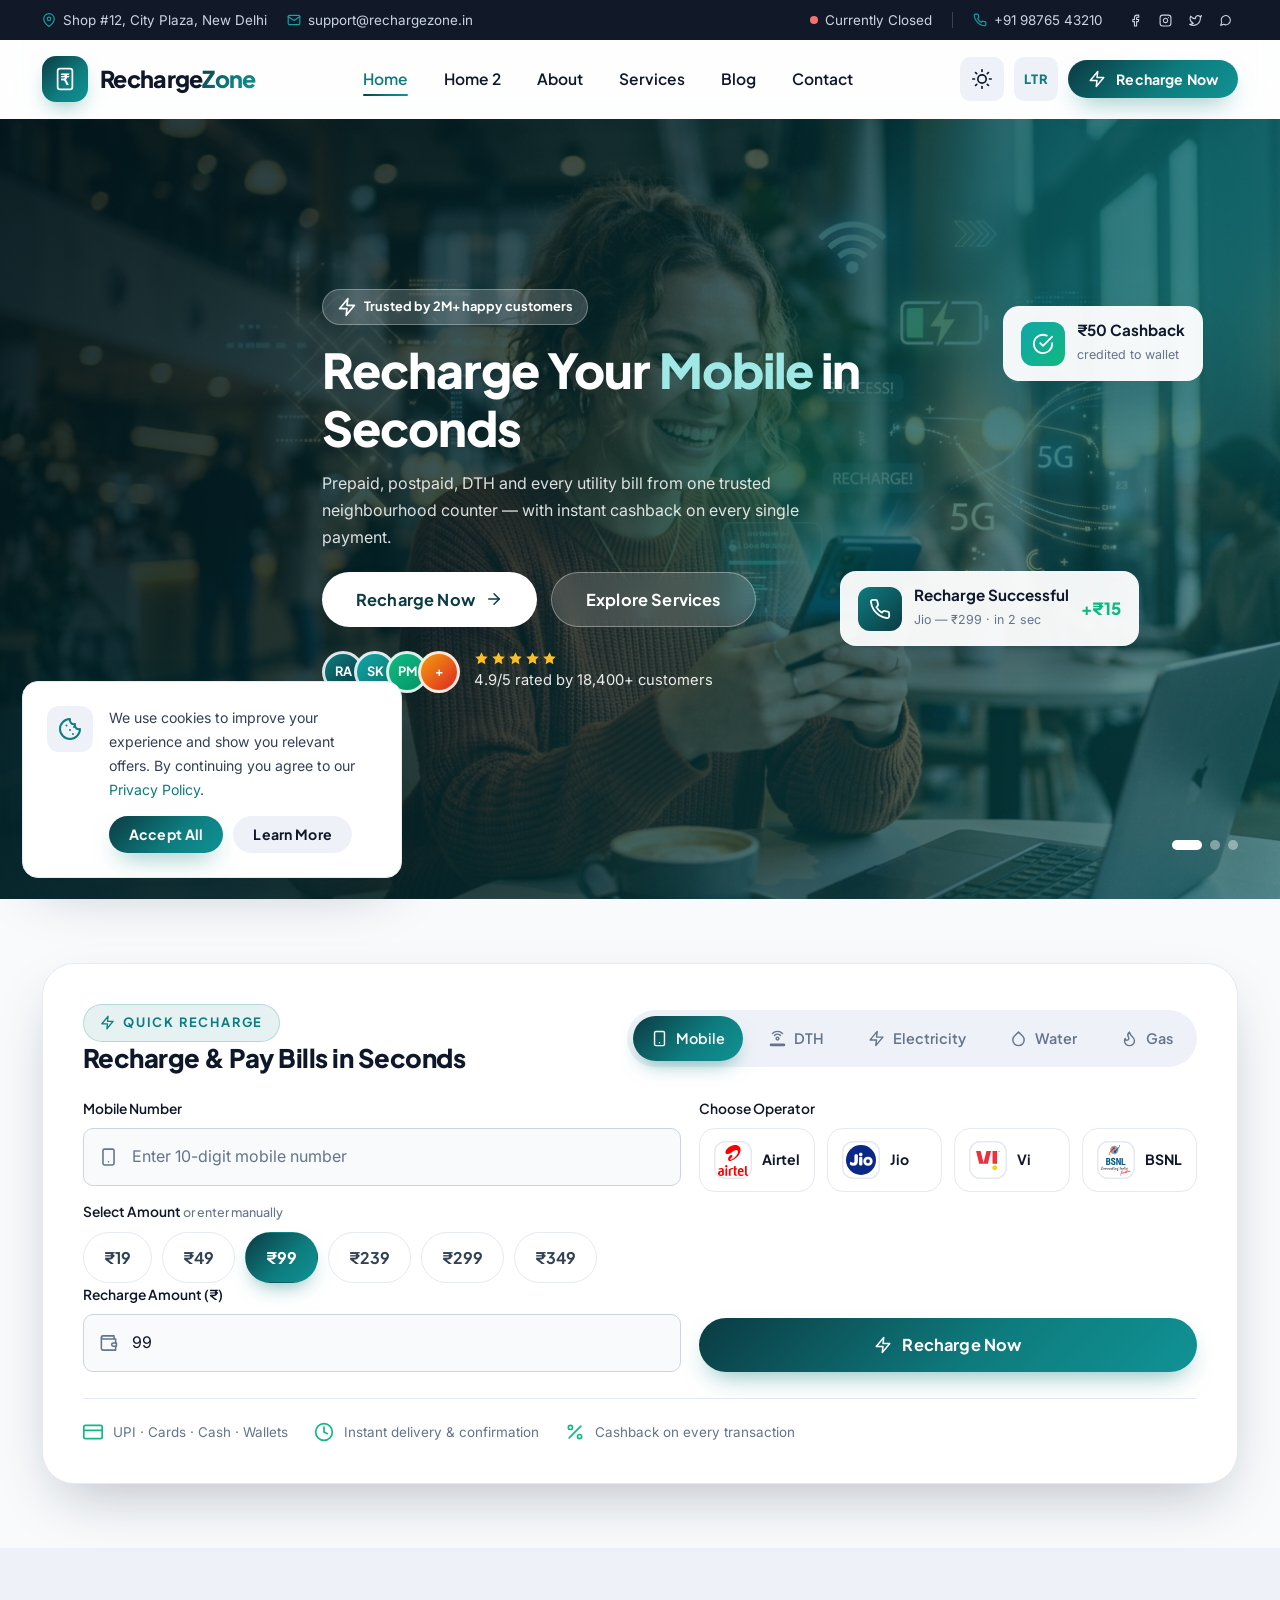
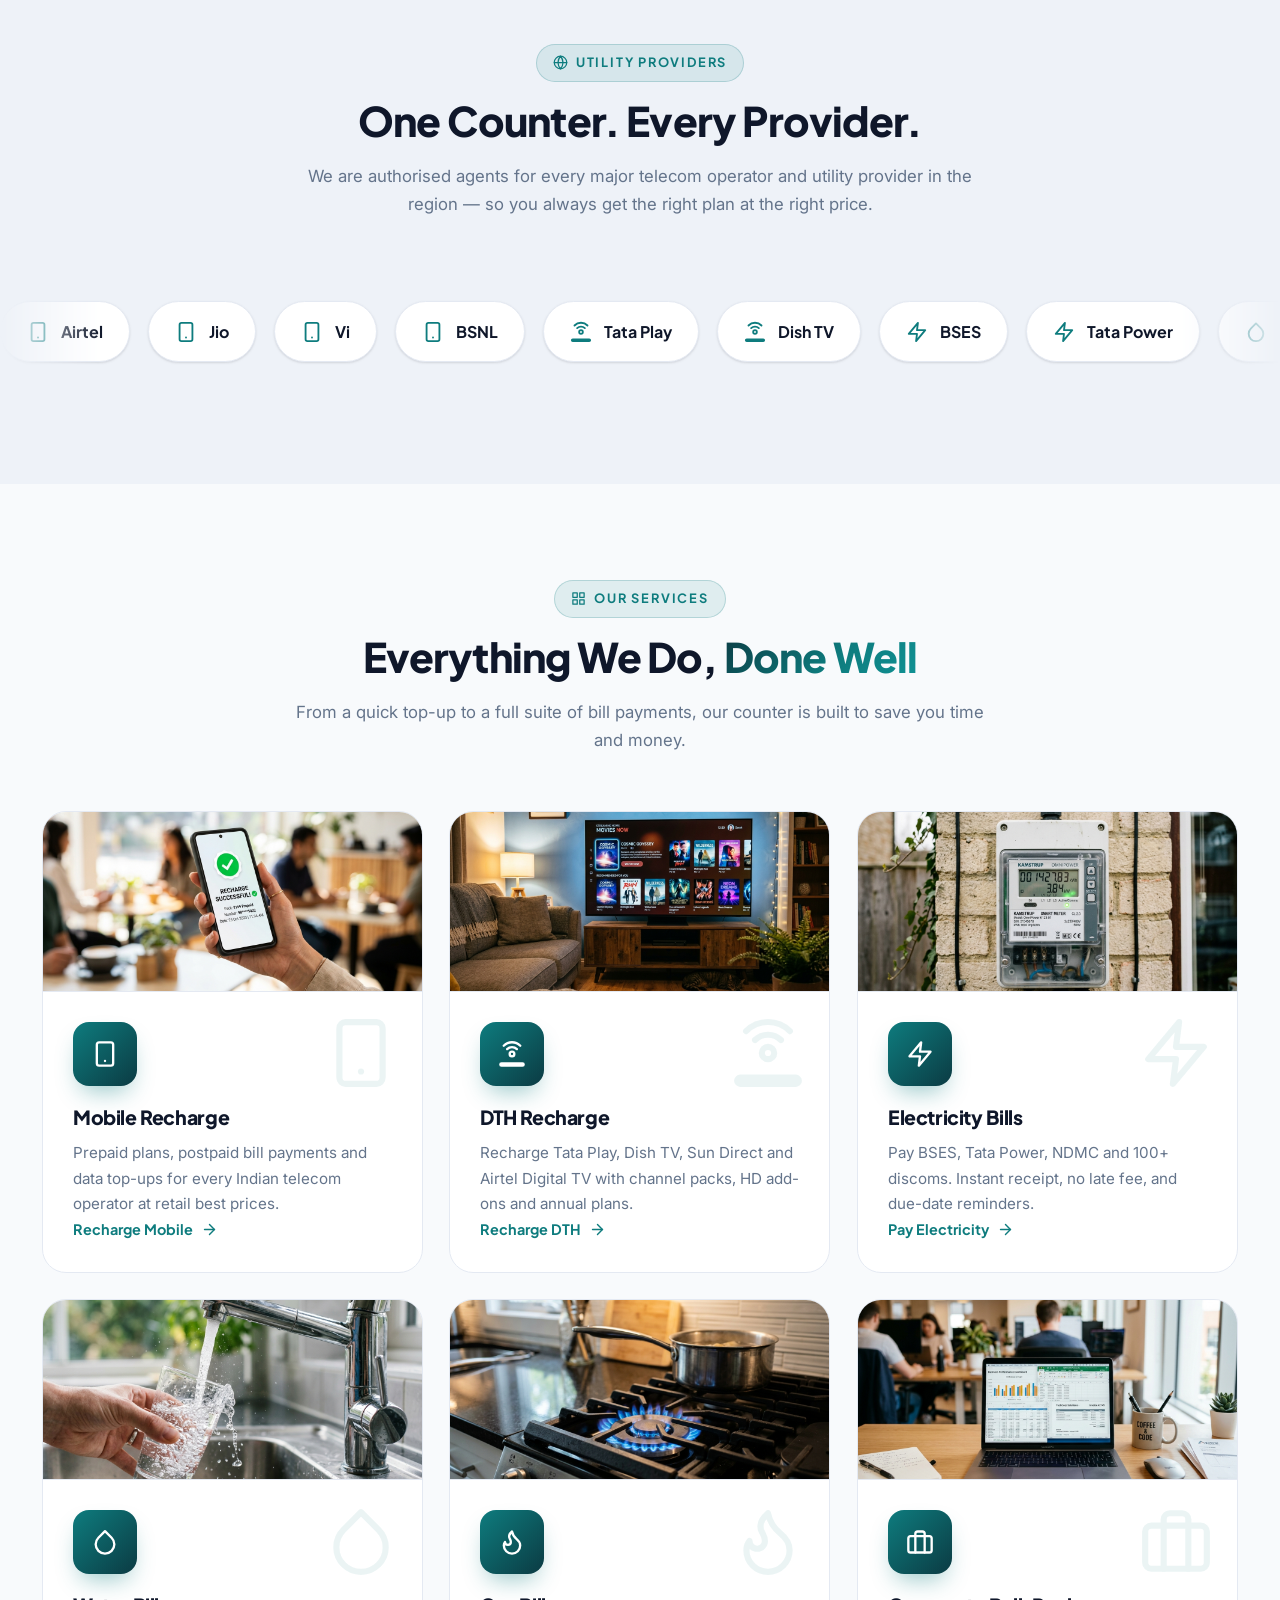
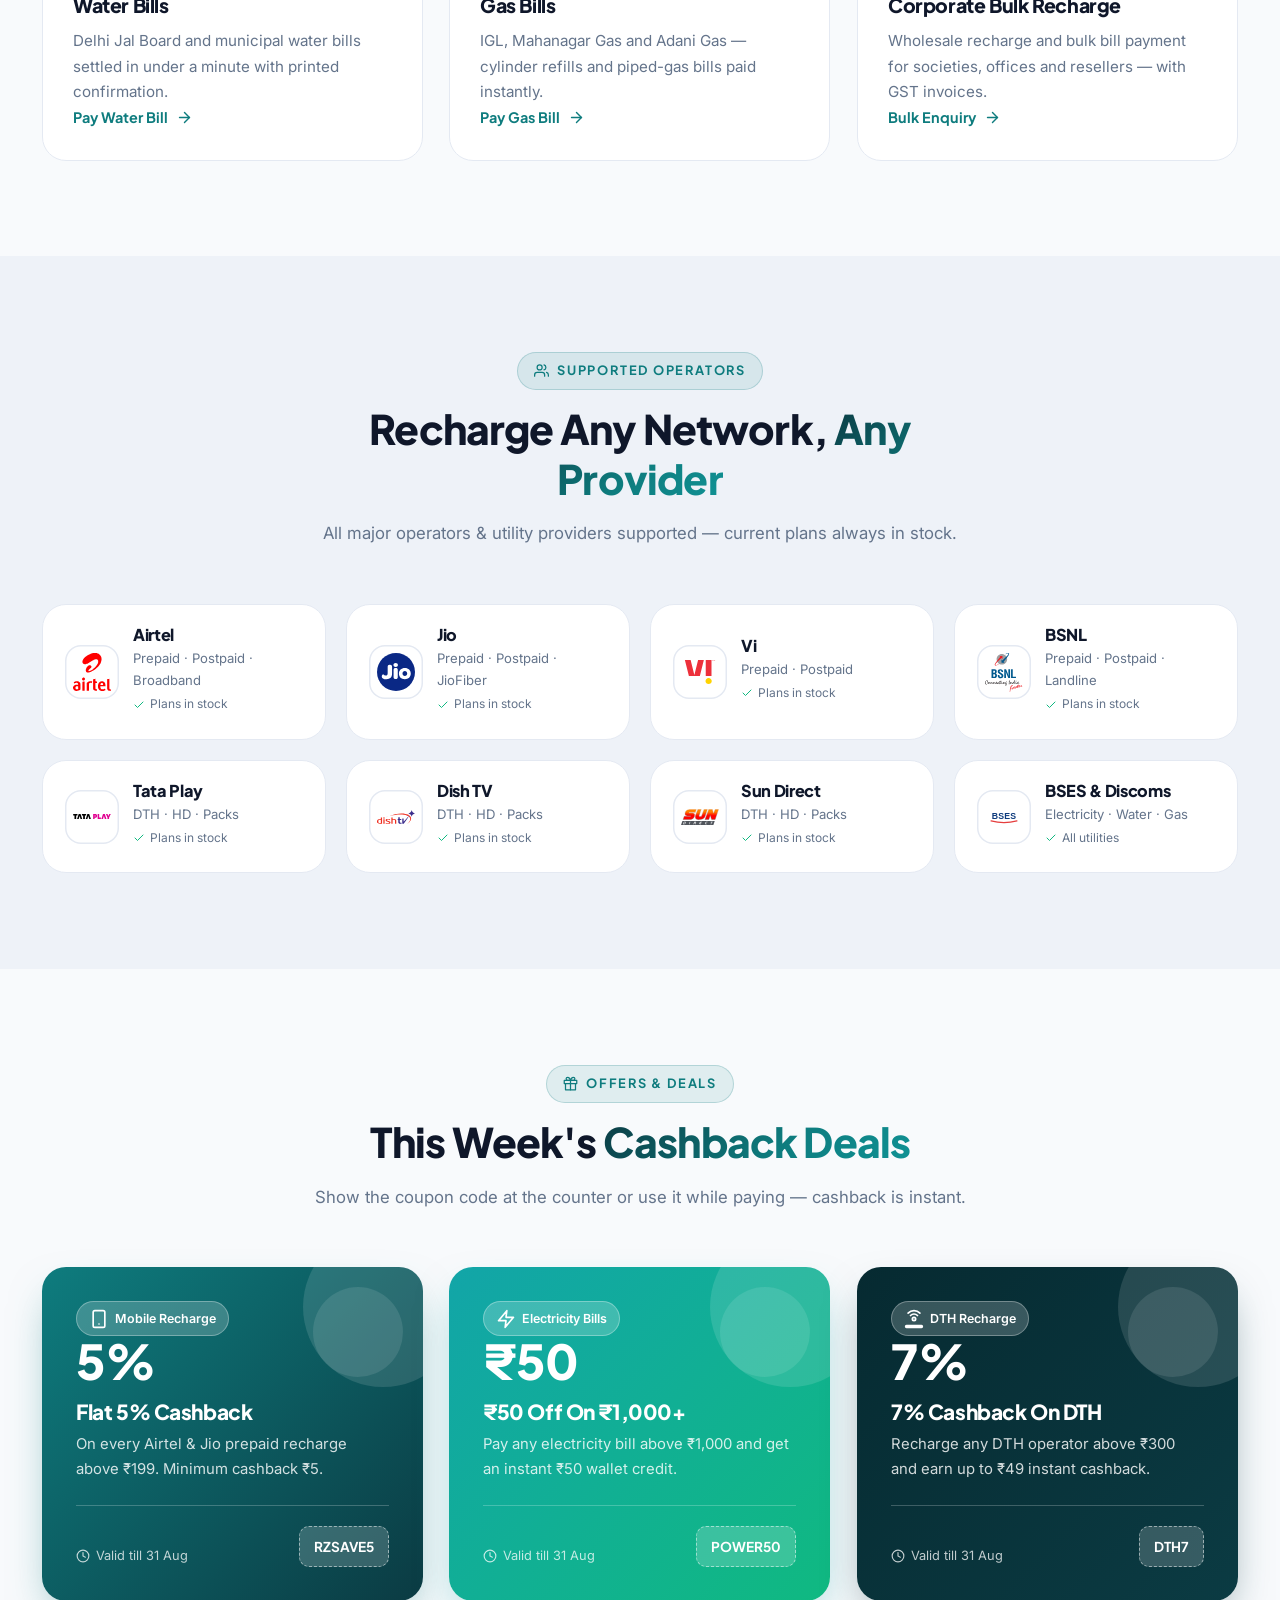
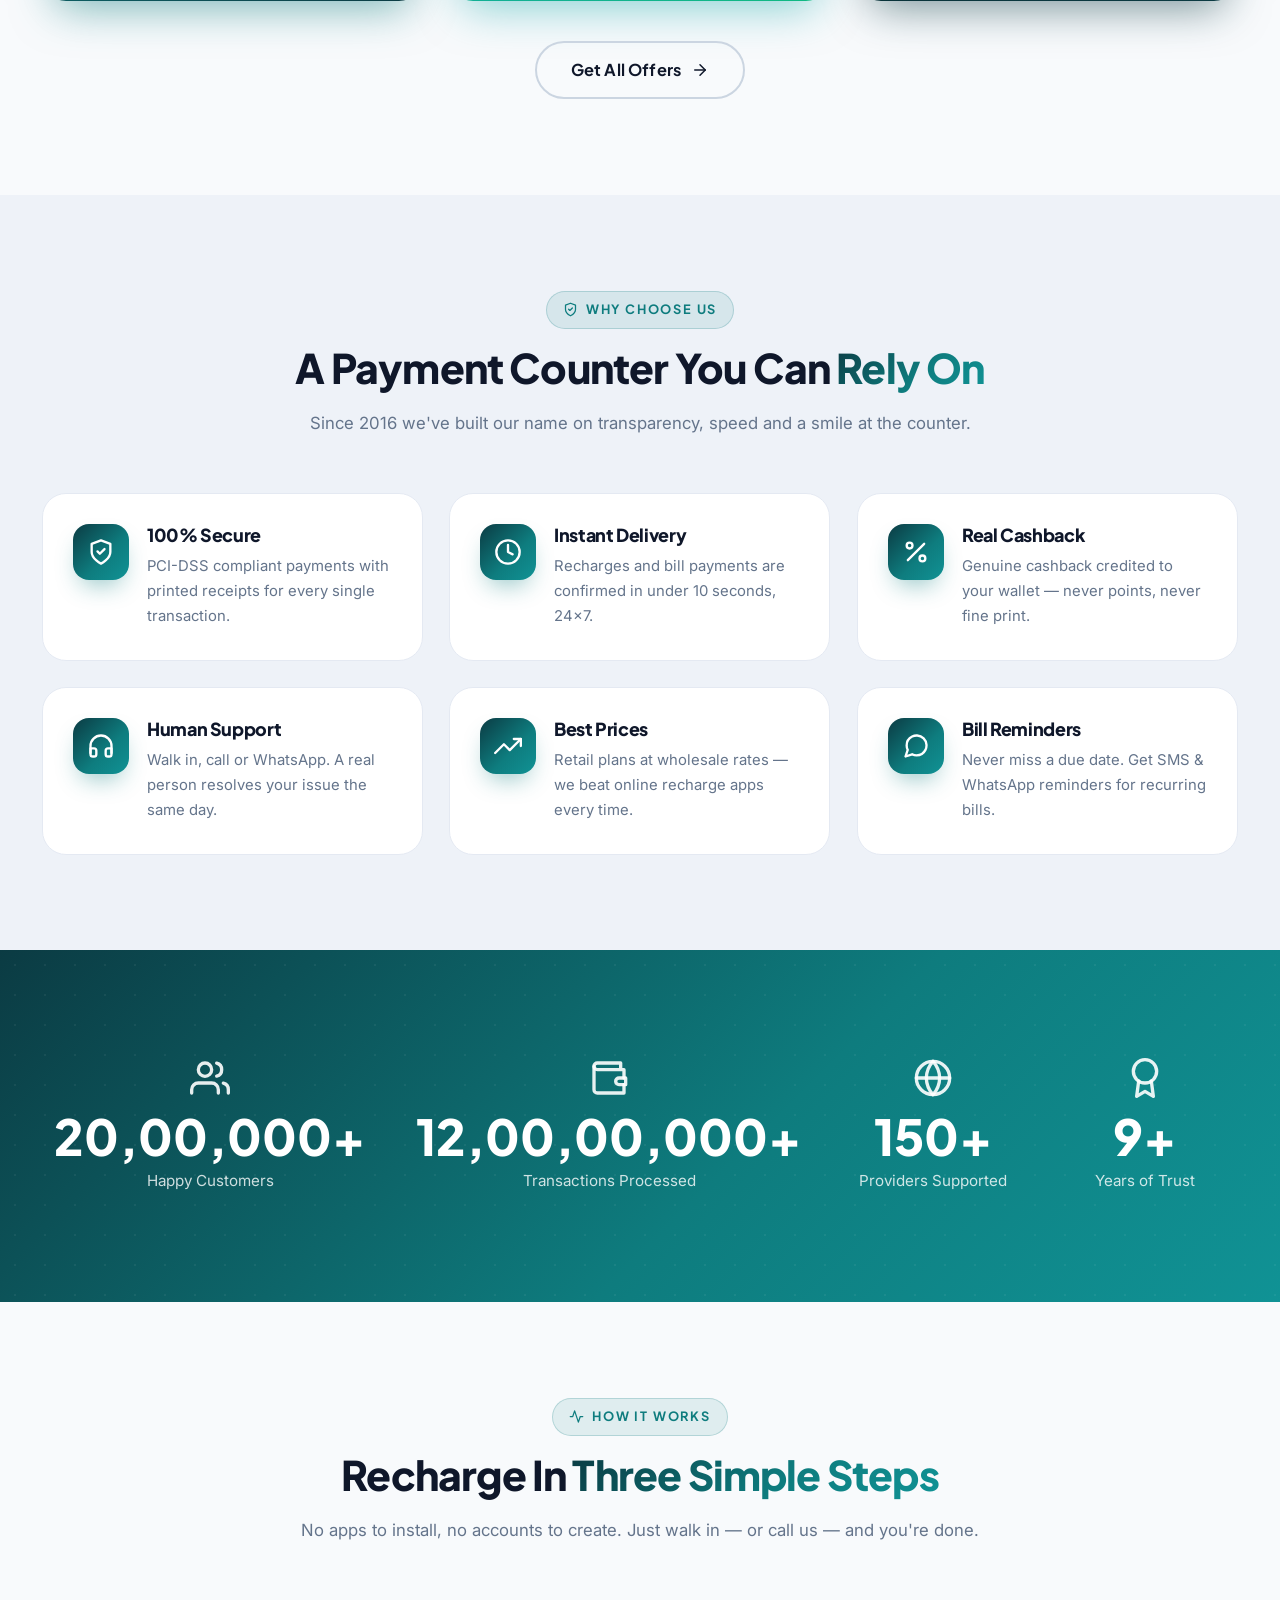
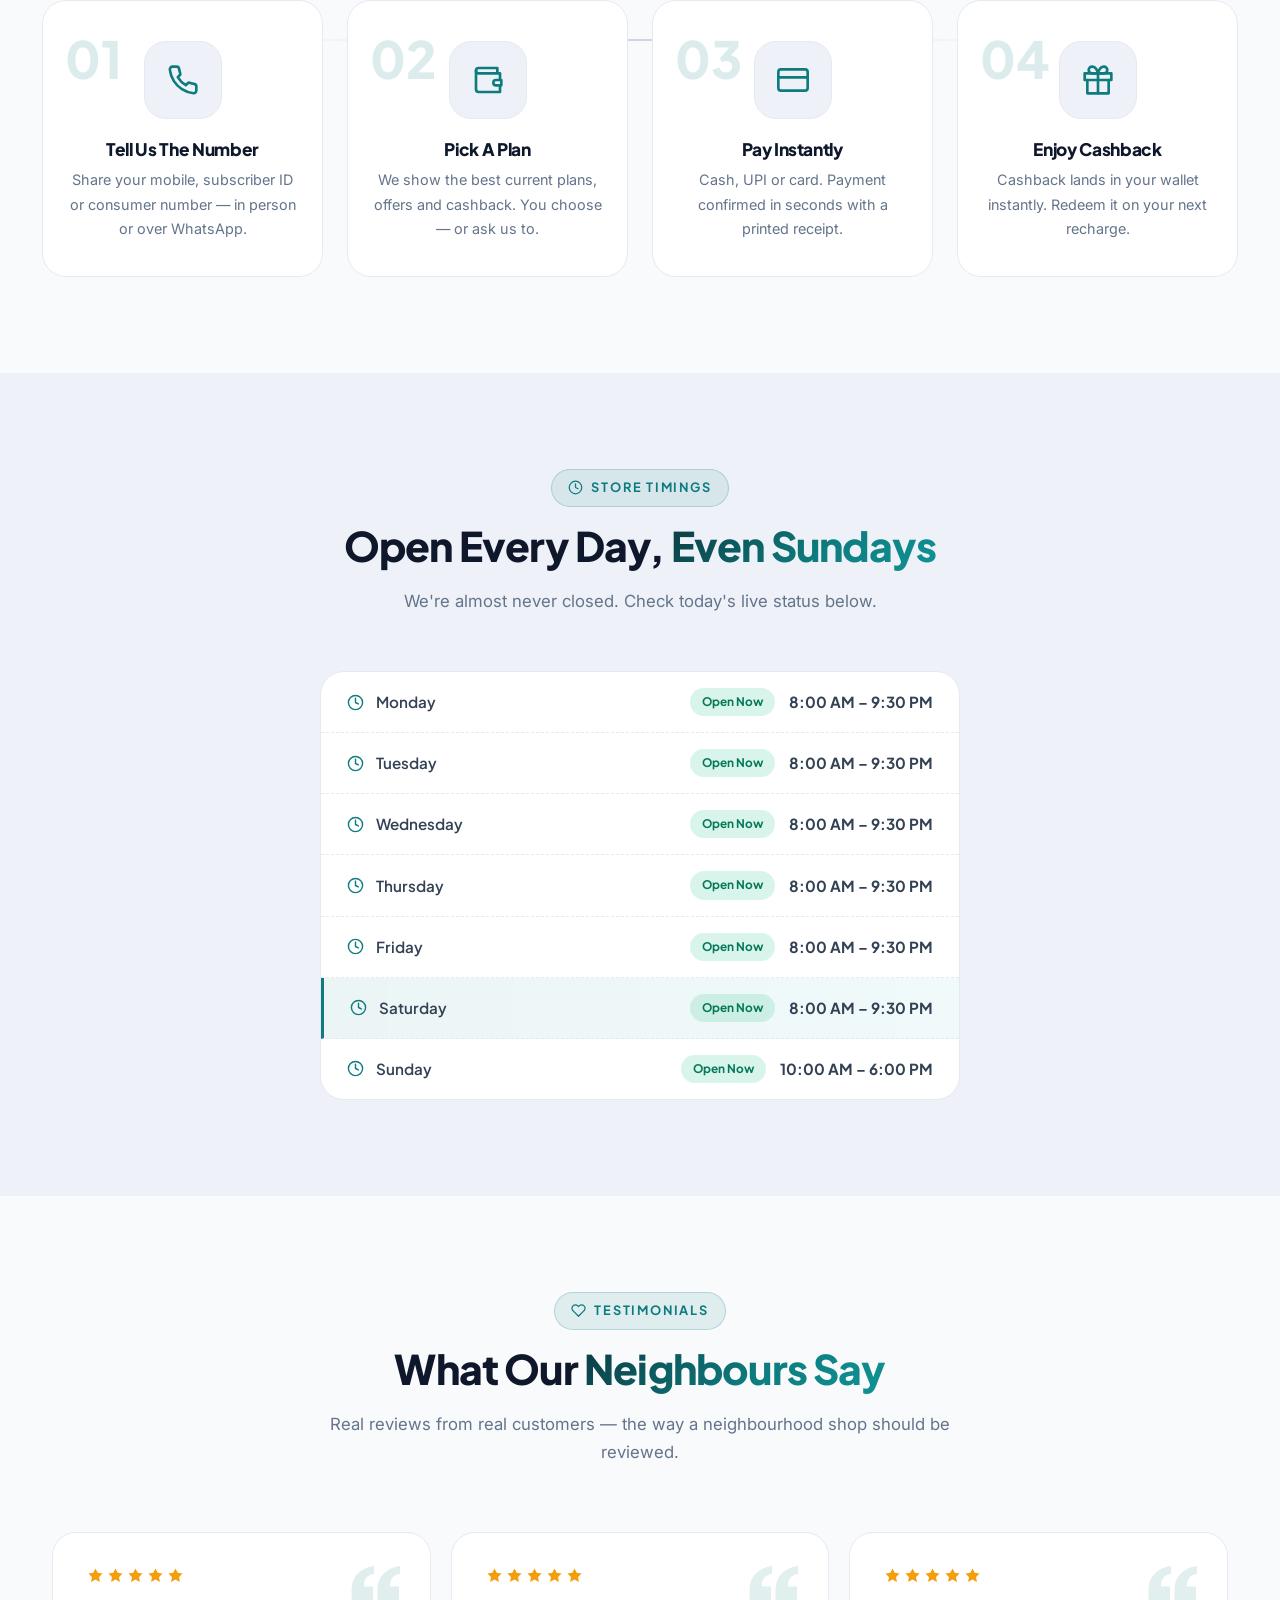
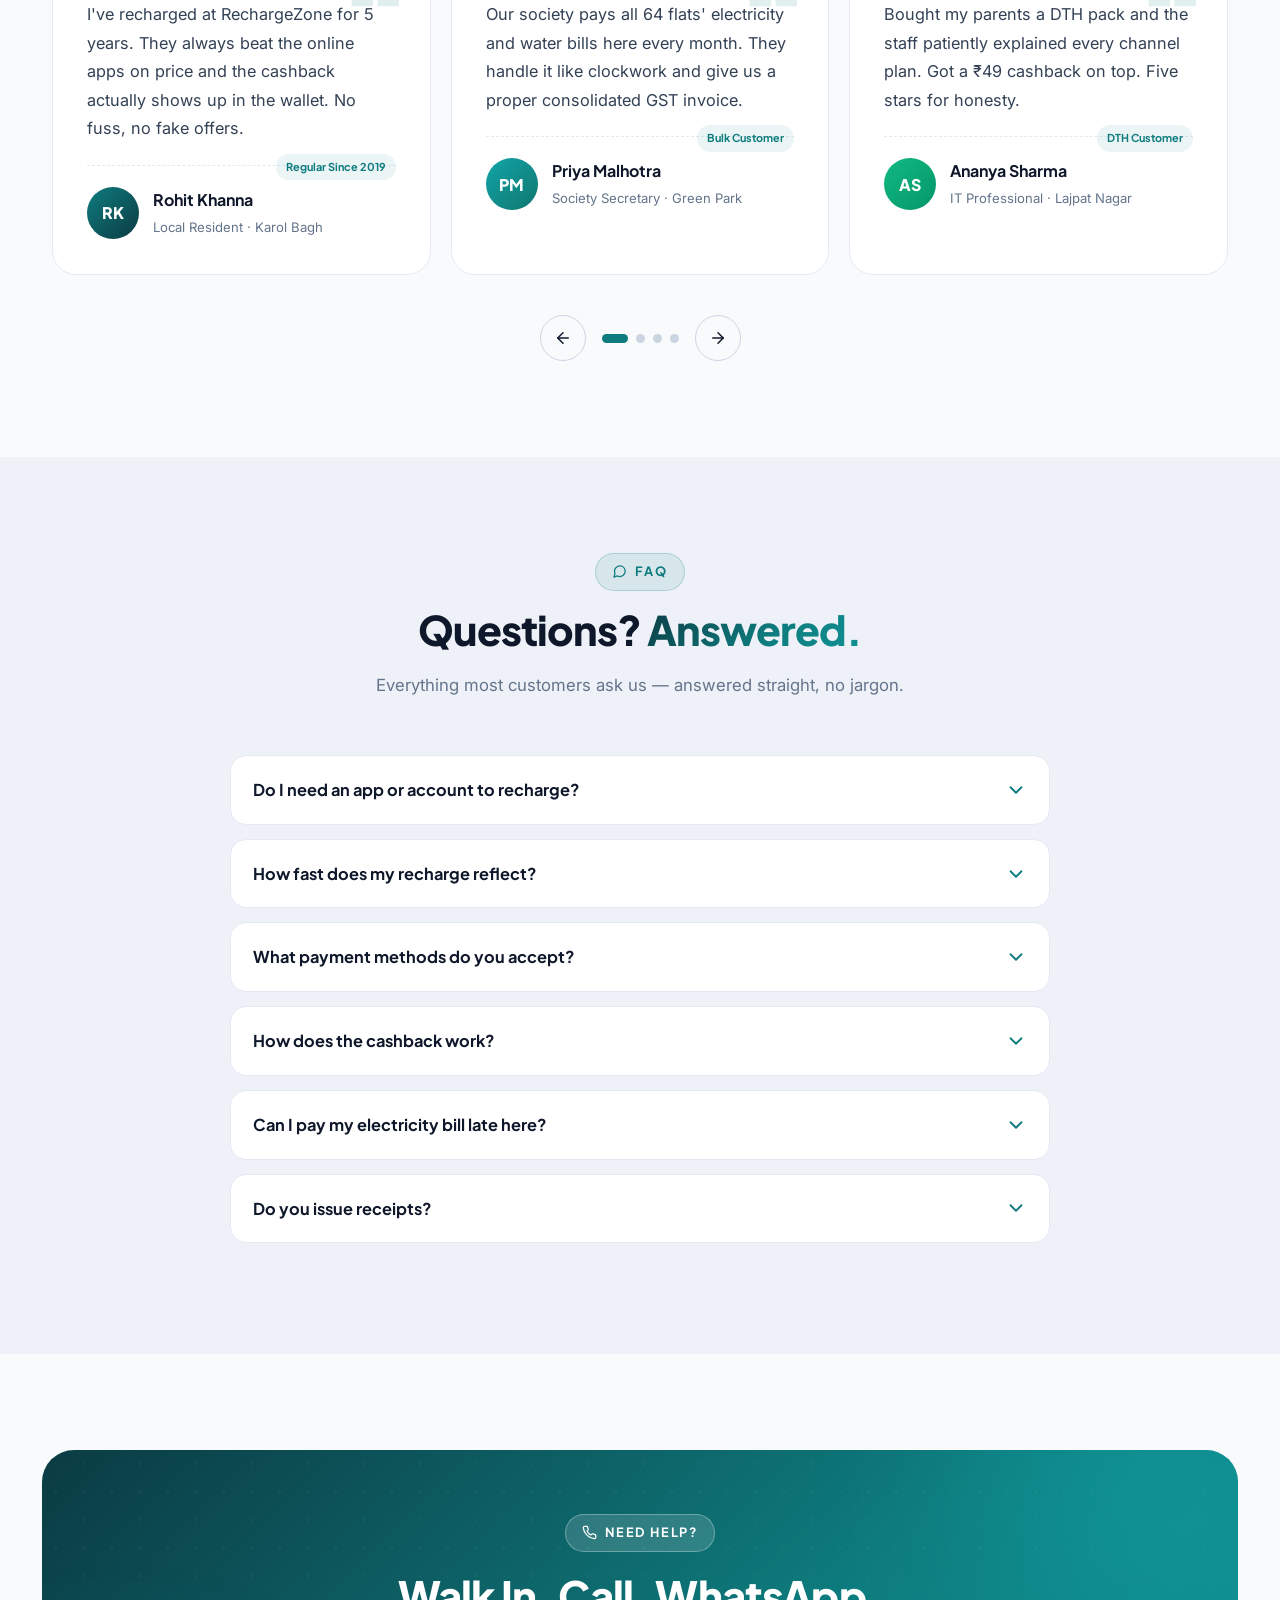
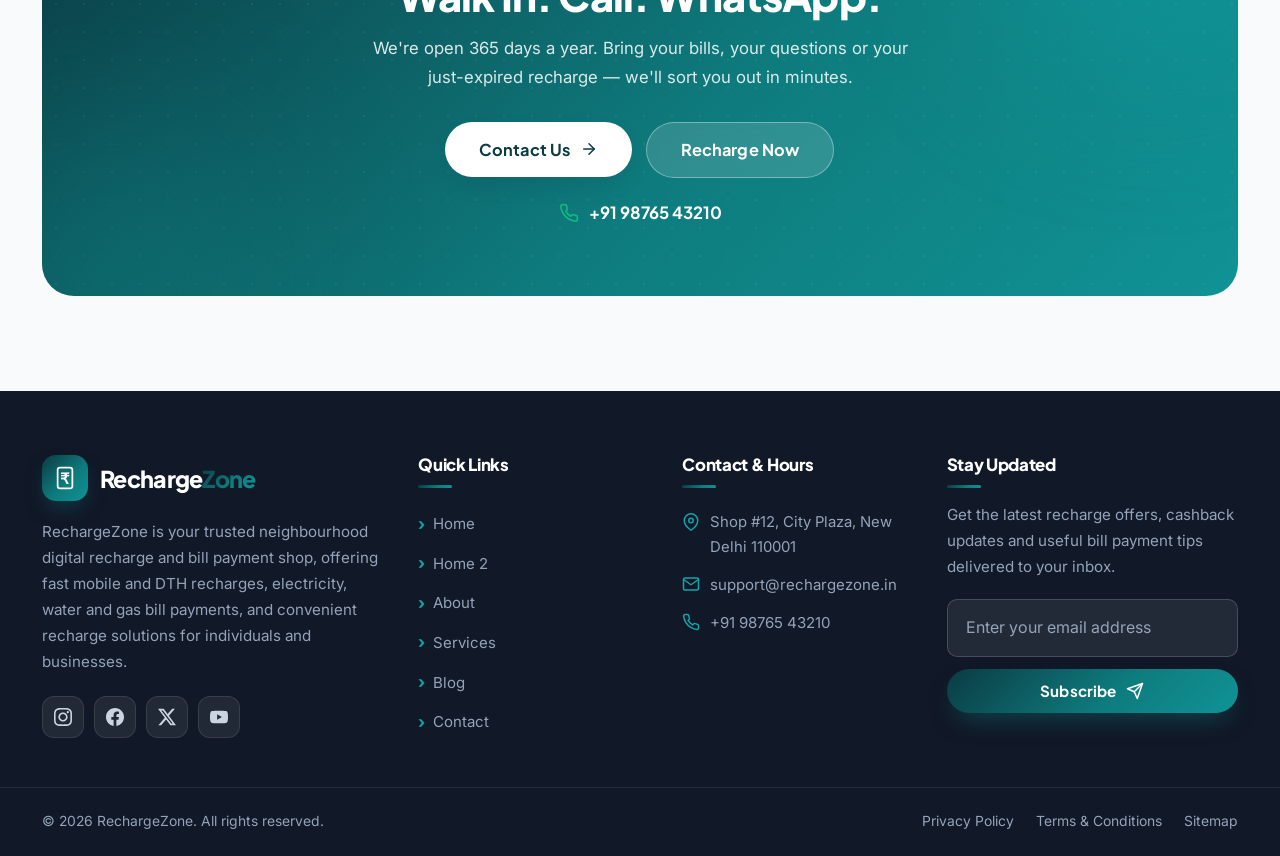
==== commit 91b7e9bb: "home2" ====
--- a/index.html
+++ b/index.html
@@ -66,7 +66,7 @@
     <symbol id="i-arrow-left" viewBox="0 0 24 24" fill="none" stroke="currentColor" stroke-width="2" stroke-linecap="round" stroke-linejoin="round"><line x1="19" y1="12" x2="5" y2="12"/><polyline points="12 19 5 12 12 5"/></symbol>
     <symbol id="i-arrow-up" viewBox="0 0 24 24" fill="none" stroke="currentColor" stroke-width="2" stroke-linecap="round" stroke-linejoin="round"><line x1="12" y1="19" x2="12" y2="5"/><polyline points="5 12 12 5 19 12"/></symbol>
     <symbol id="i-star" viewBox="0 0 24 24" fill="currentColor" stroke="none"><polygon points="12 2 15.09 8.26 22 9.27 17 14.14 18.18 21.02 12 17.77 5.82 21.02 7 14.14 2 9.27 8.91 8.26 12 2"/></symbol>
-    <symbol id="i-quote" viewBox="0 0 24 24" fill="currentColor" stroke="none"><path d="M10 11H6a2 2 0 0 1-2-2V7a2 2 0 0 1 2-2h2a2 2 0 0 1 2 2v6a6 6 0 0 1-6 6"/><path d="M22 11h-4a2 2 0 0 1-2-2V7a2 2 0 0 1 2-2h2a2 2 0 0 1 2 2v6a6 6 0 0 1-6 6"/></symbol>
+    <symbol id="i-quote" viewBox="0 0 24 24" fill="currentColor" stroke="none"><path d="M14.017 21v-7.391c0-5.704 3.731-9.57 10.016-10.458v3.413c-3.086.502-4.548 2.397-4.548 5.676h4.07v8.76h-9.538zm-11.538 0v-7.391c0-5.704 3.732-9.57 10.017-10.458v3.413c-3.086.502-4.548 2.397-4.548 5.676h4.07v8.76h-9.538z"/></symbol>
     <symbol id="i-menu" viewBox="0 0 24 24" fill="none" stroke="currentColor" stroke-width="2" stroke-linecap="round" stroke-linejoin="round"><line x1="3" y1="6" x2="21" y2="6"/><line x1="3" y1="12" x2="21" y2="12"/><line x1="3" y1="18" x2="21" y2="18"/></symbol>
     <symbol id="i-sun" viewBox="0 0 24 24" fill="none" stroke="currentColor" stroke-width="2" stroke-linecap="round" stroke-linejoin="round"><circle cx="12" cy="12" r="5"/><line x1="12" y1="1" x2="12" y2="3"/><line x1="12" y1="21" x2="12" y2="23"/><line x1="4.22" y1="4.22" x2="5.64" y2="5.64"/><line x1="18.36" y1="18.36" x2="19.78" y2="19.78"/><line x1="1" y1="12" x2="3" y2="12"/><line x1="21" y1="12" x2="23" y2="12"/><line x1="4.22" y1="19.78" x2="5.64" y2="18.36"/><line x1="18.36" y1="5.64" x2="19.78" y2="4.22"/></symbol>
     <symbol id="i-moon" viewBox="0 0 24 24" fill="none" stroke="currentColor" stroke-width="2" stroke-linecap="round" stroke-linejoin="round"><path d="M21 12.79A9 9 0 1 1 11.21 3 7 7 0 0 0 21 12.79z"/></symbol>
--- a/assets/css/style.css
+++ b/assets/css/style.css
@@ -323,20 +323,21 @@
 .hero-static .slide-stagger.d5 { animation: fadeUp .7s var(--ease) .75s both; }
 .hero-split { display: grid; grid-template-columns: 1.1fr .9fr; gap: 56px; align-items: center; }
 .hero-mock { position: relative; }
-.mock-wallet { background: rgba(255,255,255,.96); border-radius: var(--radius-lg); box-shadow: var(--shadow-lg); padding: 24px; color: var(--text-2); }
-.mock-head { display: flex; justify-content: space-between; align-items: center; font-family: var(--font-head); font-weight: 700; color: var(--text-1); padding-bottom: 14px; border-bottom: 1px dashed var(--border); font-size: .95rem; }
+.hero-static p { color: rgba(255,255,255,.9) !important; }
+.mock-wallet { background: rgba(255,255,255,.96); border-radius: var(--radius-lg); box-shadow: var(--shadow-lg); padding: 24px; color: #475569 !important; }
+.mock-head { display: flex; justify-content: space-between; align-items: center; font-family: var(--font-head); font-weight: 700; color: #0f172a !important; padding-bottom: 14px; border-bottom: 1px dashed rgba(0,0,0,.08); font-size: .95rem; }
 .mock-bal { color: var(--mint); }
 .mock-rows { padding-block: 4px; }
-.mock-row { display: flex; align-items: center; gap: 12px; padding: 12px 0; border-bottom: 1px dashed var(--border); }
+.mock-row { display: flex; align-items: center; gap: 12px; padding: 12px 0; border-bottom: 1px dashed rgba(0,0,0,.08); }
 .mock-row:last-child { border-bottom: 0; }
 .mock-ic { width: 40px; height: 40px; border-radius: 11px; display: grid; place-items: center; color: #fff; flex: none; }
 .mock-ic .ic { width: 19px; height: 19px; }
-.mock-row strong { font-family: var(--font-head); color: var(--text-1); display: block; font-size: .92rem; line-height: 1.3; }
-.mock-row small { color: var(--text-3); font-size: .75rem; }
-.mock-row em { margin-inline-start: auto; font-style: normal; font-family: var(--font-head); font-weight: 700; color: var(--text-1); }
+.mock-row strong { font-family: var(--font-head); color: #0f172a !important; display: block; font-size: .92rem; line-height: 1.3; }
+.mock-row small { color: #64748b !important; font-size: .75rem; }
+.mock-row em { margin-inline-start: auto; font-style: normal; font-family: var(--font-head); font-weight: 700; color: #0f172a !important; }
 .mock-row em.pos { color: var(--mint); }
-.mock-foot { display: flex; justify-content: space-between; align-items: center; margin-top: 10px; padding: 13px 16px; border-radius: var(--radius-sm); background: linear-gradient(135deg, rgba(16,185,129,.14), rgba(18,165,168,.12)); font-size: .84rem; color: var(--text-3); }
-.mock-foot strong { color: var(--text-1); font-family: var(--font-head); }
+.mock-foot { display: flex; justify-content: space-between; align-items: center; margin-top: 10px; padding: 13px 16px; border-radius: var(--radius-sm); background: linear-gradient(135deg, rgba(16,185,129,.1), rgba(18,165,168,.08)); font-size: .84rem; color: #475569 !important; }
+.mock-foot strong { color: #0f172a !important; font-family: var(--font-head); }
 
 /* ---------- Cards base ---------- */
 .card { background: var(--bg-surface); border: 1px solid var(--border); border-radius: var(--radius-lg); padding: 30px; transition: transform .4s var(--ease), box-shadow .4s var(--ease), border-color .4s; }
@@ -493,12 +494,82 @@
 /* ---------- Stats ---------- */
 .stats-band { background: var(--grad-primary); position: relative; overflow: hidden; }
 .stats-band::before { content: ""; position: absolute; inset: 0; background-image: radial-gradient(rgba(255,255,255,.15) 1.5px, transparent 1.5px); background-size: 30px 30px; opacity: .35; }
-.stats-grid { display: grid; grid-template-columns: repeat(4, 1fr); gap: 30px; position: relative; z-index: 2; }
+.stats-grid { display: grid; grid-template-columns: repeat(4, 1fr); gap: 26px; position: relative; z-index: 2; }
 .stat-item { text-align: center; color: #fff; padding: 12px; }
 .stat-num { font-family: var(--font-head); font-weight: 800; font-size: clamp(2.2rem, 4vw, 3.1rem); line-height: 1.05; }
 .stat-num .suffix { font-size: .6em; }
 .stat-label { color: rgba(255,255,255,.8); font-size: .95rem; margin-top: 6px; }
 .stat-item .ic { width: 40px; height: 40px; margin: 0 auto 12px; color: rgba(255,255,255,.9); }
+
+/* ---------- Stat cards premium redesign ---------- */
+.stat-card {
+  background: #ffffff;
+  border: 1px solid rgba(255,255,255,.2);
+  border-radius: var(--radius-lg);
+  padding: 26px 20px;
+  display: flex;
+  flex-direction: column;
+  align-items: center;
+  text-align: center;
+  gap: 12px;
+  box-shadow: 0 10px 30px -10px rgba(11,59,67,.15);
+  transition: transform .4s var(--ease), box-shadow .4s var(--ease), border-color .4s;
+  position: relative;
+  overflow: hidden;
+}
+.stat-card:hover {
+  transform: translateY(-6px);
+  box-shadow: 0 20px 40px -12px rgba(11,59,67,.25);
+  border-color: rgba(14,124,126,.3);
+}
+.stat-card::before {
+  content: "";
+  position: absolute;
+  left: 0;
+  right: 0;
+  top: 0;
+  height: 4px;
+  background: var(--grad-primary);
+  opacity: 0;
+  transition: opacity .3s;
+}
+.stat-card:hover::before {
+  opacity: 1;
+}
+.stat-card-icon {
+  width: 52px;
+  height: 52px;
+  border-radius: 14px;
+  background: linear-gradient(135deg, rgba(14,124,126,.12), rgba(11,59,67,.06));
+  color: var(--violet);
+  display: grid;
+  place-items: center;
+  flex: none;
+  margin-bottom: 2px;
+}
+.stat-card-icon .ic {
+  width: 24px;
+  height: 24px;
+}
+.stat-card-content {
+  display: flex;
+  flex-direction: column;
+  align-items: center;
+  width: 100%;
+}
+.stat-card-num {
+  font-family: var(--font-head);
+  font-weight: 800;
+  font-size: 1.6rem;
+  line-height: 1.1;
+  color: #0B3B43;
+}
+.stat-card-label {
+  font-size: .86rem;
+  color: #4A6E75;
+  margin-top: 4px;
+  font-weight: 500;
+}
 
 /* ---------- Testimonials ---------- */
 .t-slider { position: relative; }
@@ -507,18 +578,19 @@
 .t-card { flex: 0 0 100%; padding: 10px; }
 .t-inner { background: var(--bg-surface); border: 1px solid var(--border); border-radius: var(--radius-lg); padding: 34px; height: 100%; position: relative; transition: box-shadow .4s; }
 .t-inner:hover { box-shadow: var(--shadow); }
-.t-quote { position: absolute; top: 26px; right: 30px; width: 54px; height: 54px; color: var(--violet); opacity: .12; }
+.t-quote { position: absolute; top: 26px; right: 30px; width: 54px; height: 54px; color: var(--violet); opacity: .12; fill: currentColor !important; stroke: none !important; overflow: visible !important; }
 [dir="rtl"] .t-quote { right: auto; left: 30px; }
-.t-quote .ic { width: 100%; height: 100%; }
+.t-quote .ic { width: 100%; height: 100%; overflow: visible !important; }
 .t-stars { display: flex; gap: 3px; color: #F59E0B; margin-bottom: 16px; }
 .t-stars .ic { width: 17px; height: 17px; fill: currentColor; stroke: none; }
 .t-inner blockquote { font-size: 1.02rem; color: var(--text-2); margin: 0 0 22px; line-height: 1.75; }
-.t-person { display: flex; align-items: center; gap: 14px; border-top: 1px dashed var(--border); padding-top: 20px; }
+.t-person { display: flex; align-items: center; gap: 14px; border-top: 1px dashed var(--border); padding-top: 20px; position: relative; }
 .t-person .avatar { width: 52px; height: 52px; border-radius: 50%; display: grid; place-items: center; font-family: var(--font-head); font-weight: 800; color: #fff; }
 .t-person strong { font-family: var(--font-head); color: var(--text-1); display: block; font-size: 1rem; }
 .t-person small { color: var(--text-3); font-size: .82rem; }
-.t-person .t-tag { margin-inline-start: auto; font-size: .72rem; font-family: var(--font-head); font-weight: 700; color: var(--violet); background: rgba(14,124,126,.1); padding: 5px 11px; border-radius: var(--radius-full); }
-[data-theme="dark"] .t-person .t-tag { color: #5EEAD4; }
+.t-person .t-tag { position: absolute; top: -12px; right: 0; font-size: .68rem; font-family: var(--font-head); font-weight: 700; color: var(--violet); background: rgba(14,124,126,.08); padding: 4px 10px; border-radius: var(--radius-full); margin: 0; }
+[dir="rtl"] .t-person .t-tag { right: auto; left: 0; }
+[data-theme="dark"] .t-person .t-tag { color: #5EEAD4; background: rgba(94, 234, 212, .1); }
 .t-nav { display: flex; align-items: center; justify-content: center; gap: 16px; margin-top: 30px; }
 .t-arrow { width: 46px; height: 46px; border-radius: 50%; border: 1.5px solid var(--border-2); display: grid; place-items: center; color: var(--text-1); transition: all .3s var(--ease); }
 .t-arrow:hover { background: var(--grad-primary); border-color: transparent; color: #fff; transform: translateY(-3px); }
@@ -530,13 +602,14 @@
 /* ---------- Pricing ---------- */
 .pricing-grid { display: grid; grid-template-columns: repeat(3, 1fr); gap: 26px; align-items: stretch; }
 .price-card { display: flex; flex-direction: column; position: relative; overflow: hidden; }
-.price-card .plan-badge { position: absolute; top: 18px; right: -34px; background: var(--grad-cyan); color: #FFFFFF; font-family: var(--font-head); font-weight: 800; font-size: .72rem; padding: 7px 44px; transform: rotate(38deg); }
-[dir="rtl"] .price-card .plan-badge { transform: rotate(-38deg); }
+.price-card .plan-badge { position: absolute; top: 20px; right: 20px; background: var(--grad-cyan); color: #FFFFFF; font-family: var(--font-head); font-weight: 800; font-size: .7rem; padding: 5px 12px; border-radius: var(--radius-full); text-transform: uppercase; letter-spacing: 0.05em; }
+[dir="rtl"] .price-card .plan-badge { right: auto; left: 20px; }
 .price-card.featured { border-color: transparent; background: var(--grad-primary); color: #fff; box-shadow: 0 26px 60px -18px rgba(14,124,126,.6); }
 .price-card.featured h3, .price-card.featured .plan-price, .price-card.featured .plan-desc { color: #fff; }
 .price-card.featured p { color: rgba(255,255,255,.8); }
 .price-card.featured .plan-features li::before { color: var(--mint); }
 .price-card.featured .plan-features li { border-color: rgba(255,255,255,.18); color: rgba(255,255,255,.9); }
+.price-card.featured .plan-price small, .price-card.featured .plan-period { color: rgba(255,255,255,.8) !important; }
 .plan-top { text-align: center; padding-bottom: 22px; margin-bottom: 22px; border-bottom: 1px solid var(--border); }
 .price-card.featured .plan-top { border-color: rgba(255,255,255,.2); }
 .plan-icon { width: 58px; height: 58px; margin: 0 auto 14px; border-radius: var(--radius); background: var(--bg-soft); display: grid; place-items: center; color: var(--violet); }
@@ -1024,12 +1097,14 @@
 
 .post-layout { display: grid; grid-template-columns: minmax(0, 1fr) 340px; gap: 44px; align-items: start; }
 .post-main { min-width: 0; }
-.post-side { min-width: 0; }
+.post-side { min-width: 0; display: flex; flex-direction: column; gap: 26px; }
 .post-main .post-body { font-size: 1.03rem; line-height: 1.85; color: var(--text-2); }
 .post-main .post-body > p { margin-bottom: 22px; }
 .post-main .post-body strong { color: var(--text-1); }
 .post-main .post-body h2 { font-size: clamp(1.5rem, 2.4vw, 1.95rem); margin: 40px 0 16px; }
 .post-main .post-body h3 { font-size: 1.22rem; margin: 30px 0 12px; }
+.article-hero { position: relative; margin: 0 0 30px; border-radius: var(--radius-lg); overflow: hidden; aspect-ratio: 16 / 9; background: var(--bg-soft); border: 1px solid var(--border); box-shadow: var(--shadow); }
+.article-hero img { position: absolute; inset: 0; width: 100%; height: 100%; object-fit: cover; }
 .lead { font-size: 1.12rem; color: var(--text-2); font-weight: 500; }
 .callout { display: flex; gap: 14px; align-items: flex-start; padding: 20px 24px; border-radius: var(--radius); border: 1px solid rgba(14,124,126,.3); background: rgba(14,124,126,.06); margin: 28px 0; }
 .callout .ic { width: 22px; height: 22px; color: var(--violet); flex: none; margin-top: 2px; }
@@ -1065,7 +1140,7 @@
 .widget-list li { border-bottom: 1px dashed var(--border); }
 .widget-list li:last-child { border-bottom: 0; }
 .widget-list a { display: flex; gap: 14px; align-items: center; padding: 13px 0; }
-.widget-list .w-thumb { width: 60px; height: 60px; flex: none; border-radius: var(--radius-sm); display: grid; place-items: center; overflow: hidden; }
+.widget-list .w-thumb { position: relative; width: 60px; height: 60px; flex: none; border-radius: var(--radius-sm); display: grid; place-items: center; overflow: hidden; }
 .widget-list .w-thumb .ic { width: 24px; height: 24px; color: #fff; }
 .widget-list strong { display: block; font-family: var(--font-head); font-size: .9rem; color: var(--text-1); line-height: 1.35; margin-bottom: 3px; }
 .widget-list a:hover strong { color: var(--violet); }
@@ -1092,6 +1167,11 @@
 .newsletter-card p { color: rgba(255,255,255,.82); margin: 0; font-size: .95rem; }
 .newsletter-card .newsletter-form { flex-direction: column; align-items: stretch; gap: 12px; max-width: 100%; min-width: 0; }
 .nl-group { display: flex; gap: 10px; width: 100%; }
+.newsletter-card .nl-group .field-input { background: rgba(255,255,255,.14); border-color: rgba(255,255,255,.38); color: #fff; }
+.newsletter-card .nl-group .field-input::placeholder { color: #E2E8F0; }
+.newsletter-card .nl-group .field-input:focus { border-color: #fff; box-shadow: 0 0 0 4px rgba(255,255,255,.28); }
+.newsletter-card .nl-group .btn { background: #fff; color: #0B3B43; box-shadow: var(--shadow); }
+.newsletter-card .nl-group .btn:hover { color: #0E7C7E; transform: translateY(-2px); box-shadow: var(--shadow-lg); }
 
 /* ---------- Site images ---------- */
 .slide-bg > .bg-img { position: absolute; inset: 0; width: 100%; height: 100%; object-fit: cover; opacity: .55; }
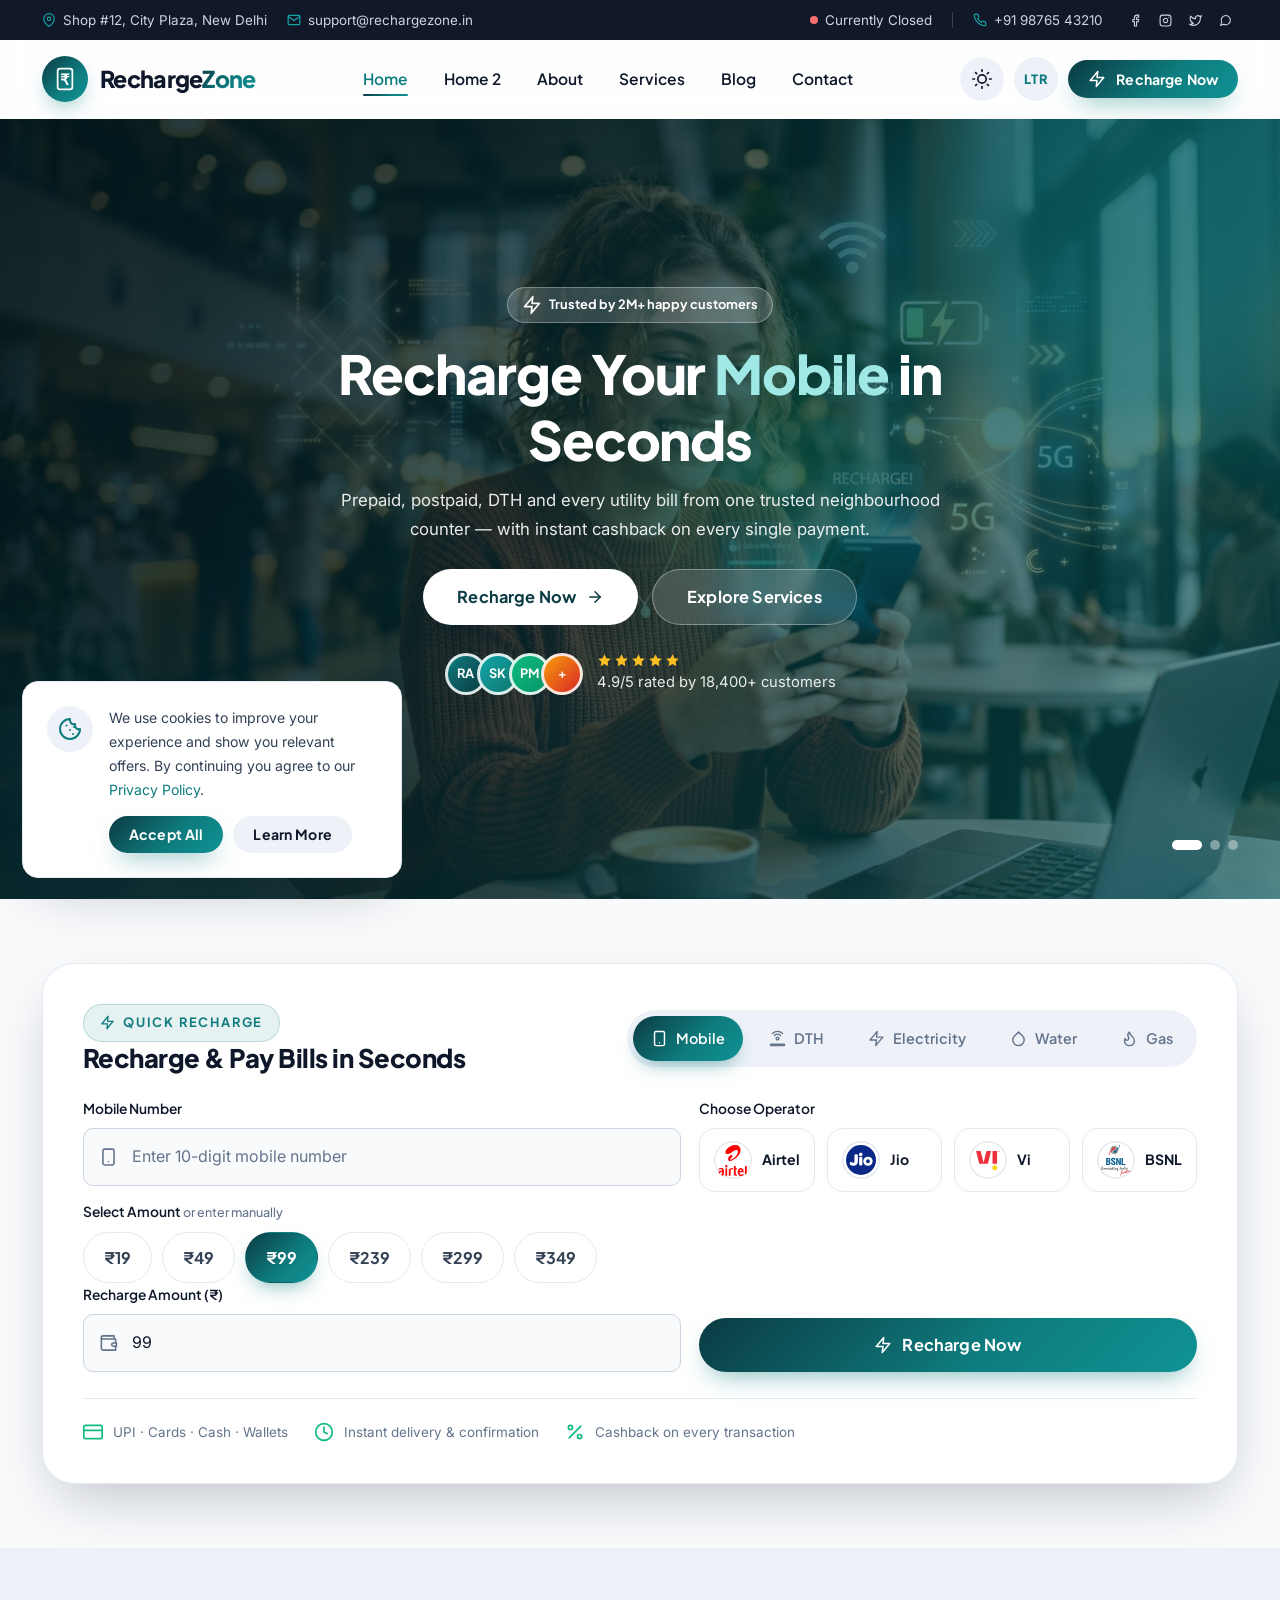
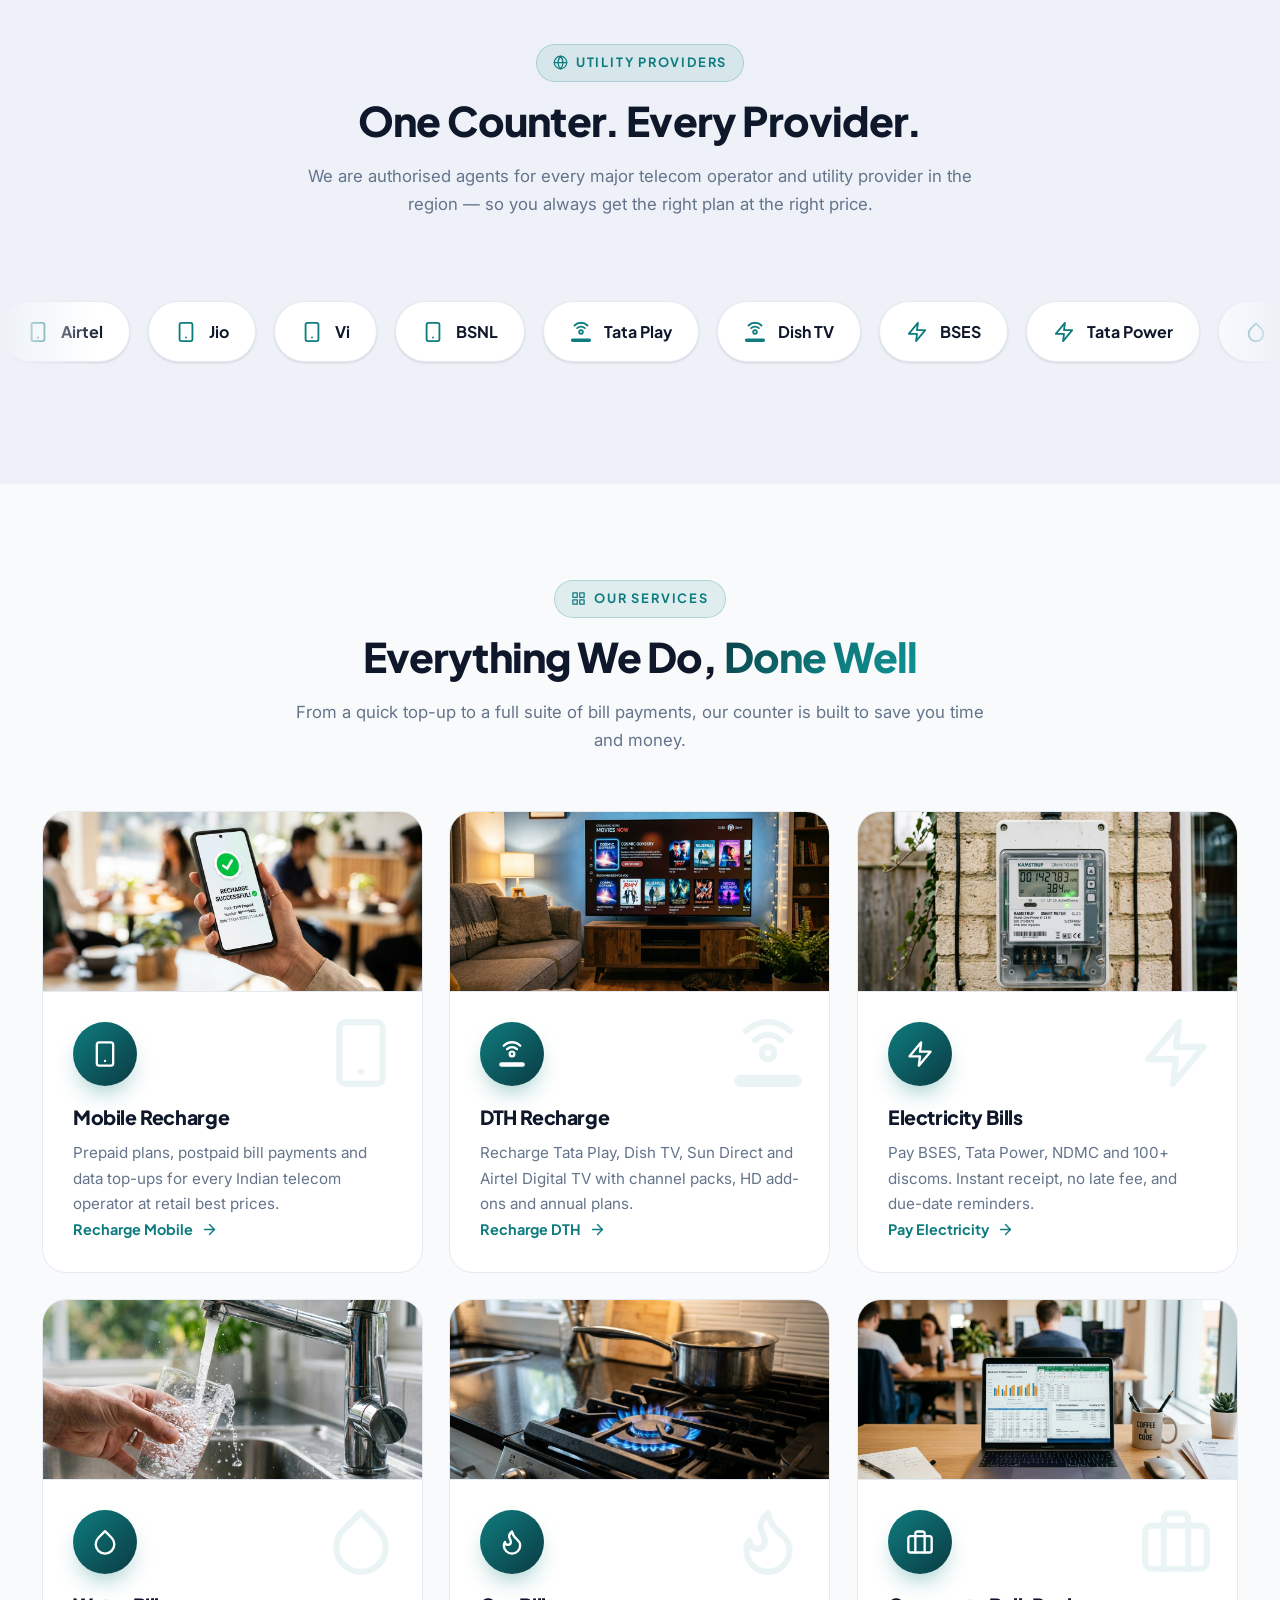
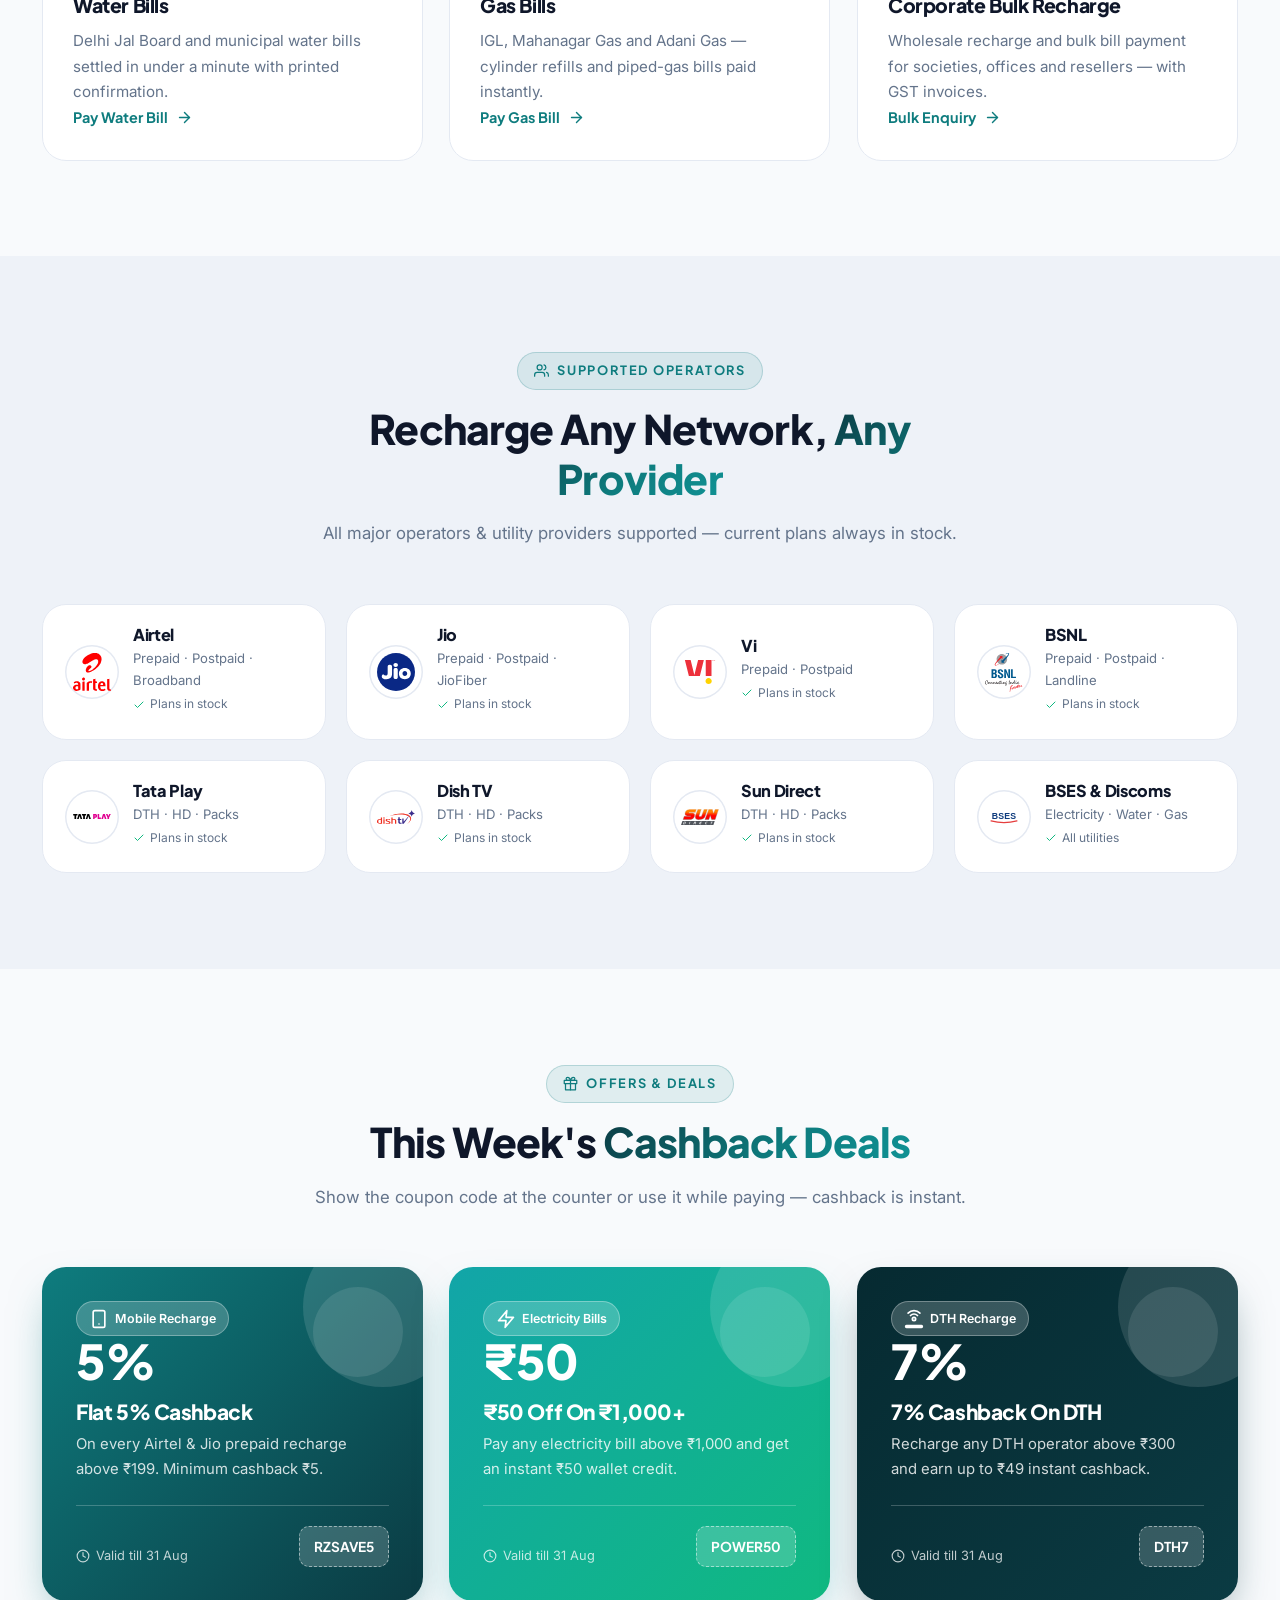
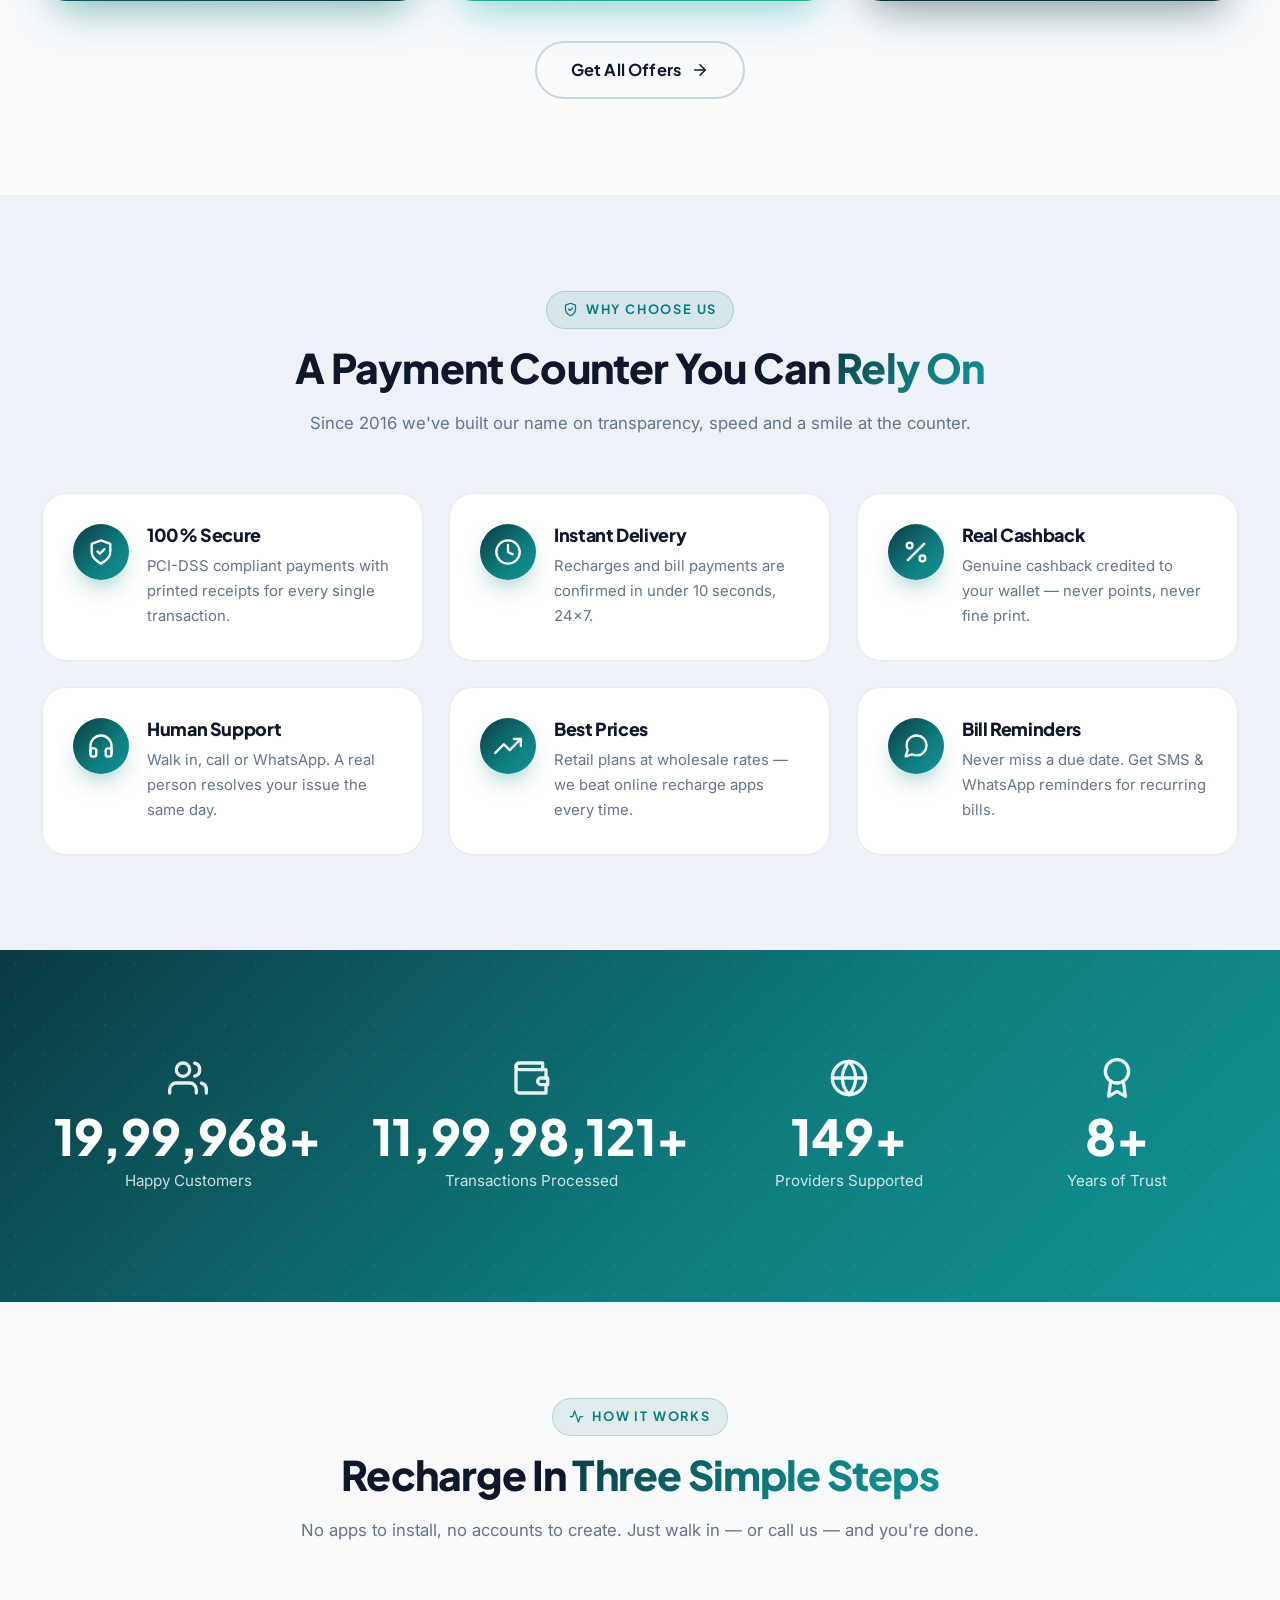
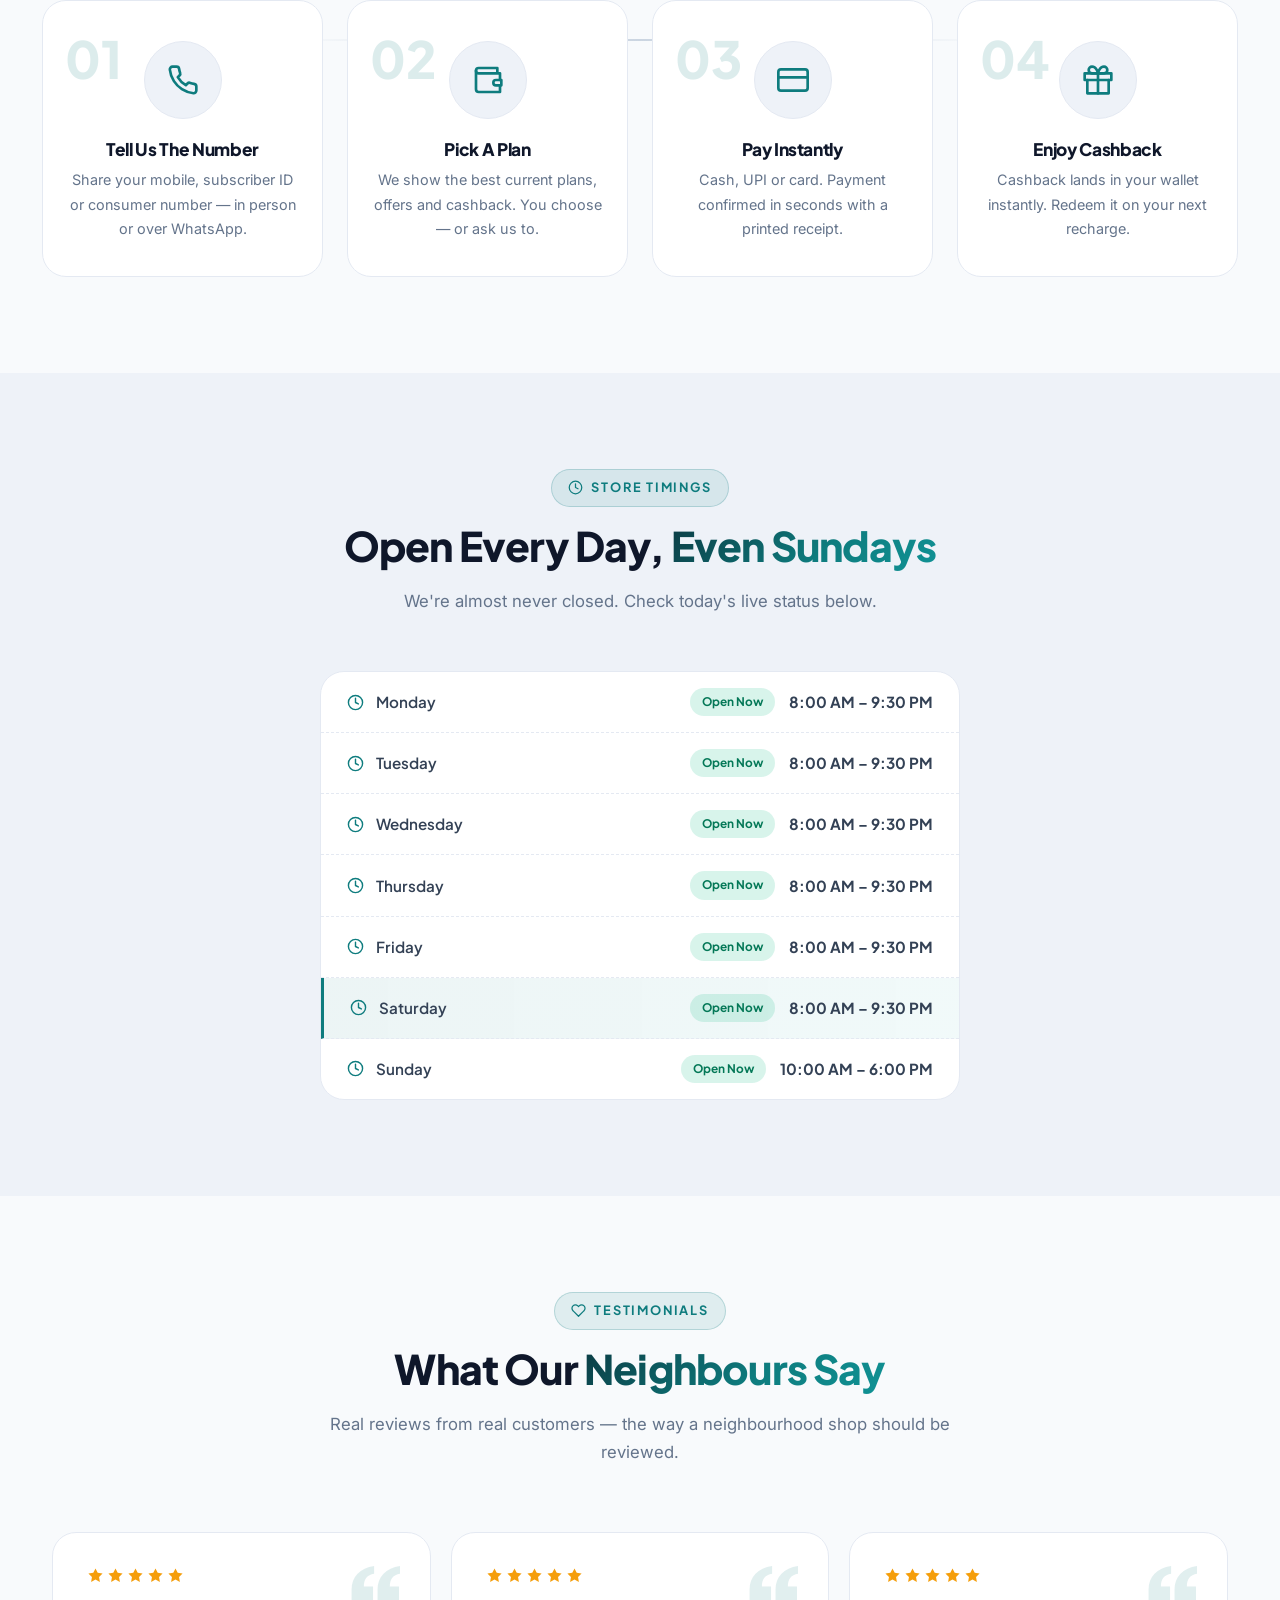
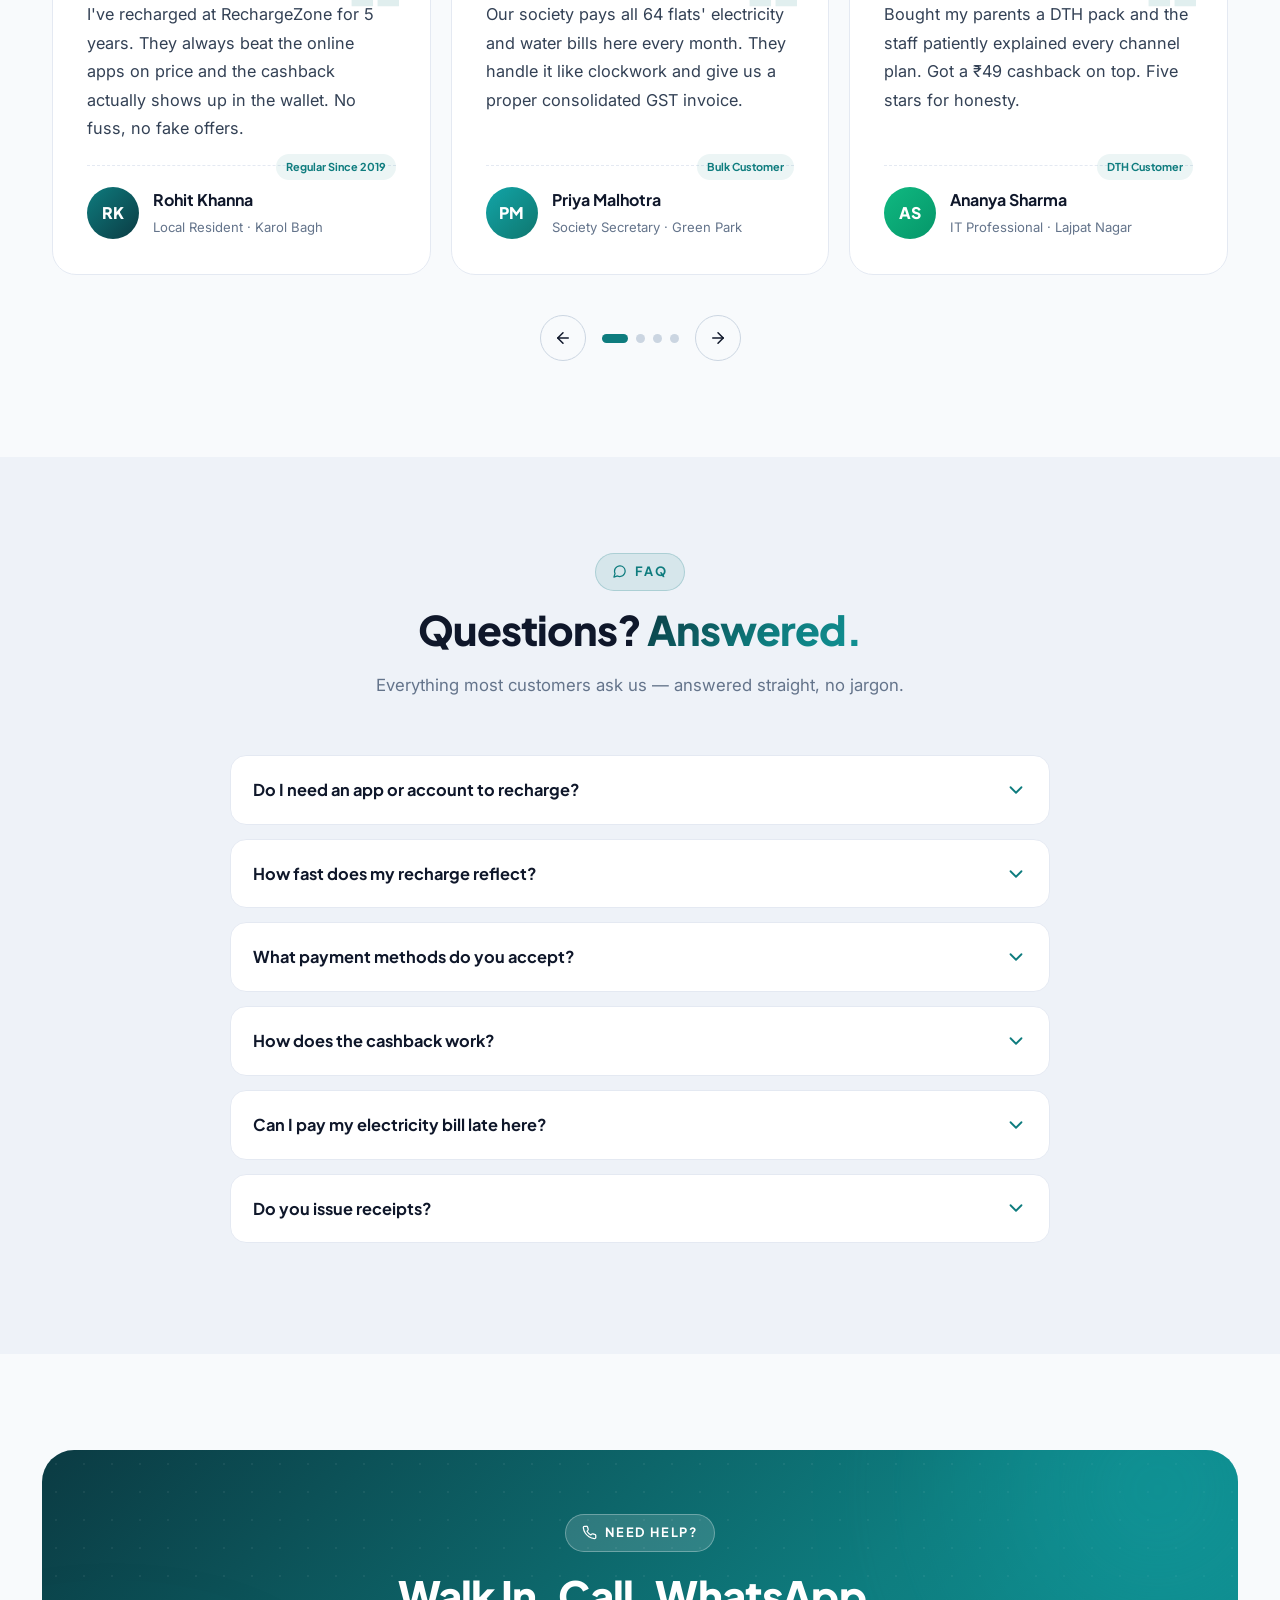
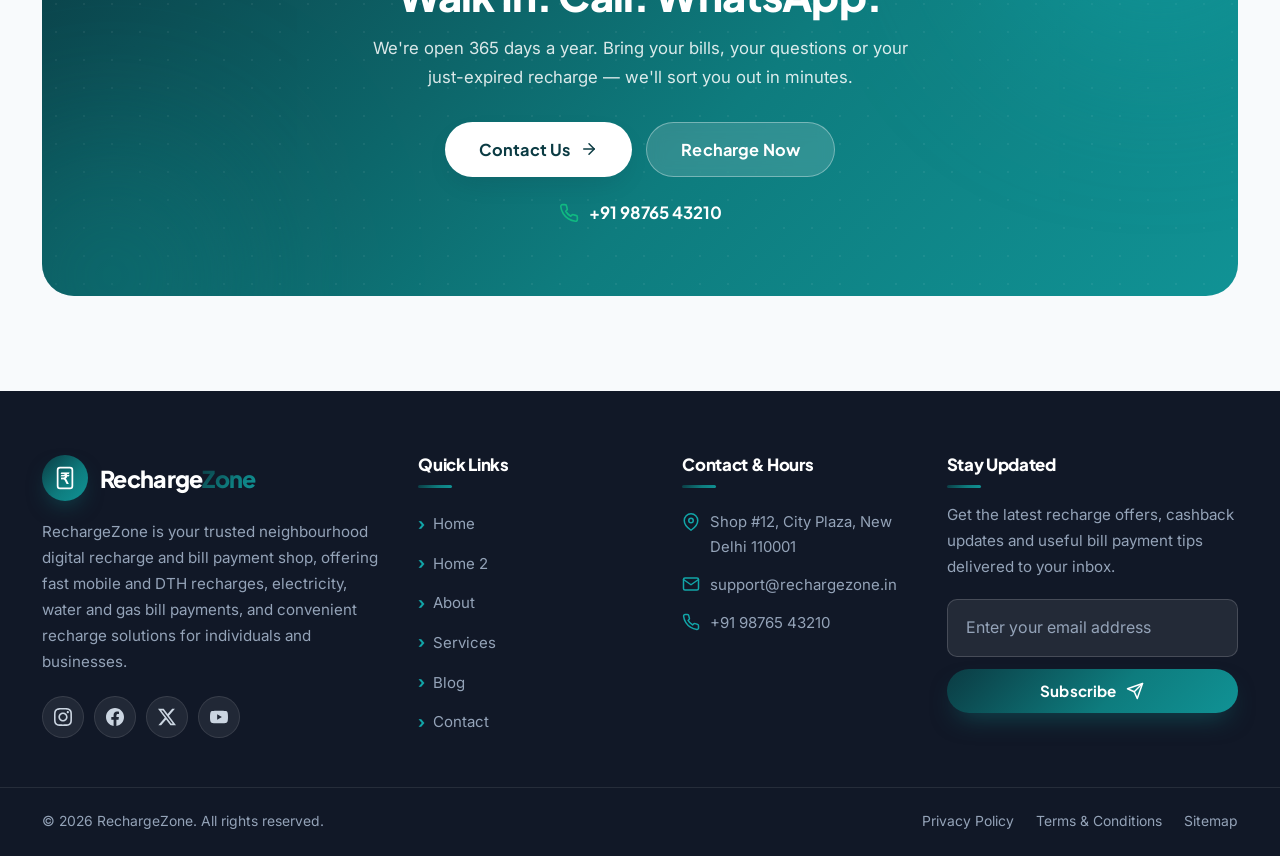
==== commit 1603f99e: "home hero" ====
--- a/index.html
+++ b/index.html
@@ -275,16 +275,6 @@
           </div>
         </div>
 
-        <div class="hero-float hf1" style="top:24%; right:6%" aria-hidden="true">
-          <span class="float-ic" style="background:var(--grad-cyan)"><svg class="ic"><use href="#i-check-circle"></use></svg></span>
-          <div><strong>₹50 Cashback</strong><small>credited to wallet</small></div>
-        </div>
-        <div class="hero-float hf2" style="top:58%; right:11%; animation-delay:1.4s" aria-hidden="true">
-          <span class="float-ic" style="background:var(--grad-violet)"><svg class="ic"><use href="#i-phone"></use></svg></span>
-          <div><strong>Recharge Successful</strong><small>Jio — ₹299 · in 2 sec</small></div>
-          <span class="float-amt">+₹15</span>
-        </div>
-
         <div class="slider-controls">
           <div class="container">
             <div class="slider-arrows">
--- a/assets/css/style.css
+++ b/assets/css/style.css
@@ -173,7 +173,7 @@
   background: var(--bg-body); transition: opacity .5s var(--ease), visibility .5s;
 }
 .preloader.done { opacity: 0; visibility: hidden; }
-.preloader-mark { width: 74px; height: 74px; border-radius: 22px; background: var(--grad-primary); display: grid; place-items: center; box-shadow: 0 18px 40px -12px rgba(14,124,126,.6); animation: loaderPulse 1.1s ease-in-out infinite; }
+.preloader-mark { width: 74px; height: 74px; border-radius: 50%; background: var(--grad-primary); display: grid; place-items: center; box-shadow: 0 18px 40px -12px rgba(14,124,126,.6); animation: loaderPulse 1.1s ease-in-out infinite; }
 .preloader-mark .ic { width: 38px; height: 38px; color: #fff; }
 .preloader-name { font-family: var(--font-head); font-weight: 800; font-size: 1.6rem; letter-spacing: -.03em; color: var(--text-1); }
 .preloader-name em { font-style: normal; background: var(--grad-primary); -webkit-background-clip: text; background-clip: text; -webkit-text-fill-color: transparent; }
@@ -195,7 +195,7 @@
 @keyframes dotPing { 0% { box-shadow: 0 0 0 0 rgba(16,185,129,.55); } 70% { box-shadow: 0 0 0 8px rgba(16,185,129,0); } 100% { box-shadow: 0 0 0 0 rgba(16,185,129,0); } }
 .topbar-divider { width: 1px; height: 16px; background: rgba(255,255,255,.18); }
 .topbar-social { display: flex; gap: 4px; }
-.topbar-social a { width: 26px; height: 26px; border-radius: 8px; display: grid; place-items: center; color: #CBD5E1; }
+.topbar-social a { width: 26px; height: 26px; border-radius: 50%; display: grid; place-items: center; color: #CBD5E1; }
 .topbar-social a:hover { background: rgba(255,255,255,.12); color: #fff; }
 .topbar-social .ic { width: 13px; height: 13px; color: inherit; }
 
@@ -205,7 +205,7 @@
 .header-inner { display: flex; align-items: center; justify-content: space-between; gap: 24px; min-height: var(--header-h); }
 
 .brand { display: inline-flex; align-items: center; gap: 12px; }
-.brand-mark { width: 46px; height: 46px; border-radius: 14px; background: var(--grad-primary); display: grid; place-items: center; box-shadow: 0 10px 22px -8px rgba(14,124,126,.55); }
+.brand-mark { width: 46px; height: 46px; border-radius: 50%; background: var(--grad-primary); display: grid; place-items: center; box-shadow: 0 10px 22px -8px rgba(14,124,126,.55); }
 .brand-mark .ic { width: 26px; height: 26px; color: #fff; }
 .brand-text { font-family: var(--font-head); font-weight: 800; font-size: 1.45rem; color: var(--text-1); letter-spacing: -.03em; }
 .brand-text em { font-style: normal; background: var(--grad-primary); -webkit-background-clip: text; background-clip: text; -webkit-text-fill-color: transparent; }
@@ -222,7 +222,7 @@
 [data-theme="dark"] .nav-link:hover, [data-theme="dark"] .nav-link.active { color: #5EEAD4; }
 .nav-link:hover::after, .nav-link.active::after { transform: scaleX(1); }
 .header-actions { display: flex; align-items: center; gap: 10px; }
-.icon-btn { width: 44px; height: 44px; border-radius: var(--radius-sm); display: grid; place-items: center; background: var(--bg-soft); color: var(--text-1); position: relative; transition: background .3s, color .3s, transform .3s var(--ease); }
+.icon-btn { width: 44px; height: 44px; border-radius: 50%; display: grid; place-items: center; background: var(--bg-soft); color: var(--text-1); position: relative; transition: background .3s, color .3s, transform .3s var(--ease); cursor: pointer; touch-action: manipulation; -webkit-tap-highlight-color: transparent; }
 .icon-btn:hover { background: rgba(14, 124, 126, .14); color: var(--violet); transform: translateY(-2px); }
 [data-theme="dark"] .icon-btn:hover { color: #5EEAD4; }
 .icon-btn .ic { width: 20px; height: 20px; }
@@ -254,11 +254,17 @@
 .slide:nth-child(3) .slide-bg { background: linear-gradient(135deg, #062A31 0%, #0B3B43 45%, #0E7C7E 130%); }
 @keyframes blobFloat { 0%,100% { transform: translate(0,0) scale(1); } 50% { transform: translate(30px,-40px) scale(1.08); } }
 
-.slide-inner { position: relative; z-index: 3; padding-block: 60px 96px; color: #fff; max-width: 680px; }
+.hero-slider .slide { justify-content: center; }
+.hero-slider .slide-inner {
+  position: relative; z-index: 3; padding-block: 60px 96px; color: #fff;
+  max-width: 860px; margin-inline: auto; text-align: center;
+  display: flex; flex-direction: column; align-items: center;
+}
+.hero-slider .slide-inner .badge { margin-inline: auto; }
 .slide-inner .hl { color: #9FE8E6; }
-.slide-inner h1 { color: #fff; font-size: clamp(1.7rem, 3.8vw, 3rem); margin: 16px 0 12px; }
-.slide-inner p { color: rgba(255,255,255,.85); font-size: 1rem; max-width: 520px; margin-bottom: 20px; }
-.slide-actions { display: flex; gap: 14px; flex-wrap: wrap; margin-bottom: 24px; }
+.hero-slider .slide-inner h1 { color: #fff; font-size: clamp(1.85rem, 4.2vw, 3.4rem); margin: 18px auto 14px; max-width: 820px; }
+.hero-slider .slide-inner p { color: rgba(255,255,255,.9) !important; font-size: 1.05rem; max-width: 640px; margin: 0 auto 26px; text-align: center; }
+.hero-slider .slide-actions { display: flex; gap: 14px; flex-wrap: wrap; justify-content: center; margin-bottom: 28px; }
 .slide-stagger { opacity: 0; transform: translateY(34px); transition: opacity .8s var(--ease), transform .8s var(--ease); }
 .slide.is-active .slide-stagger { opacity: 1; transform: translateY(0); }
 .slide.is-active .slide-stagger.d1 { transition-delay: .15s; }
@@ -267,7 +273,7 @@
 .slide.is-active .slide-stagger.d4 { transition-delay: .6s; }
 .slide.is-active .slide-stagger.d5 { transition-delay: .75s; }
 
-.slide-trust { display: flex; align-items: center; gap: 14px; flex-wrap: wrap; }
+.hero-slider .slide-trust { display: flex; align-items: center; justify-content: center; gap: 14px; flex-wrap: wrap; margin-inline: auto; }
 .avatar-stack { display: flex; }
 .avatar-stack .avatar { width: 42px; height: 42px; border-radius: 50%; border: 3px solid rgba(255,255,255,.85); margin-left: -10px; display: grid; place-items: center; font-family: var(--font-head); font-weight: 700; font-size: .8rem; color: #fff; }
 [dir="rtl"] .avatar-stack .avatar { margin-left: 0; margin-right: -10px; }
@@ -294,11 +300,12 @@
 .slider-count b { font-size: 1.5rem; color: #fff; }
 
 /* ---------- Hero floating cards ---------- */
-.hero-float { position: absolute; z-index: 4; display: flex; align-items: center; gap: 12px; background: rgba(255,255,255,.95); color: var(--text-2); border-radius: var(--radius); box-shadow: var(--shadow-lg); padding: 14px 18px; animation: floatY 5s ease-in-out infinite; }
-.hero-float .float-ic { width: 44px; height: 44px; border-radius: 12px; display: grid; place-items: center; color: #fff; }
+.slide-inner p { color: rgba(255,255,255,.9) !important; }
+.hero-float { position: absolute; z-index: 4; display: flex; align-items: center; gap: 12px; background: rgba(255,255,255,.95); color: #475569 !important; border-radius: var(--radius); box-shadow: var(--shadow-lg); padding: 14px 18px; animation: floatY 5s ease-in-out infinite; }
+.hero-float .float-ic { width: 44px; height: 44px; border-radius: 50%; display: grid; place-items: center; color: #fff; }
 .hero-float .float-ic .ic { width: 22px; height: 22px; }
-.hero-float strong { font-family: var(--font-head); color: var(--text-1); display: block; font-size: .95rem; line-height: 1.3; }
-.hero-float small { color: var(--text-3); font-size: .78rem; }
+.hero-float strong { font-family: var(--font-head); color: #0f172a !important; display: block; font-size: .95rem; line-height: 1.3; }
+.hero-float small { color: #64748b !important; font-size: .78rem; }
 .hero-float .float-amt { font-family: var(--font-head); font-weight: 800; color: var(--mint); font-size: 1.05rem; }
 @keyframes floatY { 0%,100% { transform: translateY(0); } 50% { transform: translateY(-14px); } }
 
@@ -330,7 +337,7 @@
 .mock-rows { padding-block: 4px; }
 .mock-row { display: flex; align-items: center; gap: 12px; padding: 12px 0; border-bottom: 1px dashed rgba(0,0,0,.08); }
 .mock-row:last-child { border-bottom: 0; }
-.mock-ic { width: 40px; height: 40px; border-radius: 11px; display: grid; place-items: center; color: #fff; flex: none; }
+.mock-ic { width: 40px; height: 40px; border-radius: 50%; display: grid; place-items: center; color: #fff; flex: none; }
 .mock-ic .ic { width: 19px; height: 19px; }
 .mock-row strong { font-family: var(--font-head); color: #0f172a !important; display: block; font-size: .92rem; line-height: 1.3; }
 .mock-row small { color: #64748b !important; font-size: .75rem; }
@@ -342,7 +349,7 @@
 /* ---------- Cards base ---------- */
 .card { background: var(--bg-surface); border: 1px solid var(--border); border-radius: var(--radius-lg); padding: 30px; transition: transform .4s var(--ease), box-shadow .4s var(--ease), border-color .4s; }
 .card:hover { transform: translateY(-7px); box-shadow: var(--shadow-lg); border-color: rgba(14,124,126,.35); }
-.card-icon { width: 64px; height: 64px; border-radius: var(--radius); display: grid; place-items: center; margin-bottom: 20px; color: #fff; background: var(--grad-primary); box-shadow: 0 12px 24px -8px rgba(14,124,126,.45); position: relative; }
+.card-icon { width: 64px; height: 64px; border-radius: 50%; display: grid; place-items: center; margin-bottom: 20px; color: #fff; background: var(--grad-primary); box-shadow: 0 12px 24px -8px rgba(14,124,126,.45); position: relative; }
 .card-icon .ic { width: 28px; height: 28px; }
 .card h3 { font-size: 1.22rem; margin-bottom: 10px; }
 .card p { color: var(--text-3); font-size: .95rem; margin-bottom: 0; }
@@ -375,7 +382,7 @@
 .operators-grid { display: grid; grid-template-columns: repeat(4, 1fr); gap: 20px; }
 .operator-card { display: flex; align-items: center; gap: 14px; padding: 20px 22px; }
 .operator-card:hover { transform: translateY(-5px); }
-.operator-logo { width: 54px; height: 54px; border-radius: 16px; display: grid; place-items: center; font-family: var(--font-head); font-weight: 800; font-size: .82rem; color: #fff; letter-spacing: .02em; flex: none; text-align: center; line-height: 1.05; }
+.operator-logo { width: 54px; height: 54px; border-radius: 50%; display: grid; place-items: center; font-family: var(--font-head); font-weight: 800; font-size: .82rem; color: #fff; letter-spacing: .02em; flex: none; text-align: center; line-height: 1.05; }
 .operator-logo.has-img { background: #fff; box-shadow: inset 0 0 0 1.5px var(--border); padding: 8px; overflow: hidden; }
 .operator-logo.has-img img { width: 100%; height: 100%; object-fit: contain; }
 .operator-card h3 { font-size: 1.02rem; margin-bottom: 2px; }
@@ -412,7 +419,7 @@
 .steps-grid { display: grid; grid-template-columns: repeat(4, 1fr); gap: 24px; counter-reset: step; position: relative; }
 .step-card { position: relative; text-align: center; padding: 40px 24px 34px; }
 .step-card::before { counter-increment: step; content: "0" counter(step); position: absolute; top: 14px; inset-inline-start: 22px; font-family: var(--font-head); font-weight: 800; font-size: 3.2rem; color: var(--violet); opacity: .14; }
-.step-card .step-ic { width: 78px; height: 78px; margin: 0 auto 20px; border-radius: 22px; background: var(--bg-soft); border: 1px solid var(--border); display: grid; place-items: center; color: var(--violet); transition: all .4s var(--ease); }
+.step-card .step-ic { width: 78px; height: 78px; margin: 0 auto 20px; border-radius: 50%; background: var(--bg-soft); border: 1px solid var(--border); display: grid; place-items: center; color: var(--violet); transition: all .4s var(--ease); }
 .step-card:hover .step-ic { background: var(--grad-primary); color: #fff; transform: rotate(-6deg) scale(1.06); box-shadow: var(--shadow); }
 .step-card .step-ic .ic { width: 32px; height: 32px; }
 .step-card h3 { font-size: 1.08rem; margin-bottom: 8px; }
@@ -455,7 +462,7 @@
 .op-radio { position: relative; }
 .op-radio input { position: absolute; opacity: 0; pointer-events: none; }
 .op-radio .op-box { display: flex; align-items: center; gap: 10px; padding: 12px 14px; border: 1.5px solid var(--border); border-radius: var(--radius); background: var(--bg-surface); cursor: pointer; transition: all .3s var(--ease); }
-.op-radio .op-box .operator-logo { width: 38px; height: 38px; border-radius: 11px; font-size: .68rem; }
+.op-radio .op-box .operator-logo { width: 38px; height: 38px; border-radius: 50%; font-size: .68rem; }
 .op-radio .op-box .operator-logo.has-img { padding: 4px; }
 .op-radio .op-box span { font-family: var(--font-head); font-weight: 700; font-size: .88rem; color: var(--text-1); }
 .op-radio input:checked + .op-box, .op-radio .op-box:hover { border-color: var(--violet); box-shadow: 0 0 0 4px var(--ring); background: var(--bg-elevated); }
@@ -576,15 +583,15 @@
 .t-viewport { overflow: hidden; }
 .t-track { display: flex; transition: transform .6s var(--ease); }
 .t-card { flex: 0 0 100%; padding: 10px; }
-.t-inner { background: var(--bg-surface); border: 1px solid var(--border); border-radius: var(--radius-lg); padding: 34px; height: 100%; position: relative; transition: box-shadow .4s; }
+.t-inner { background: var(--bg-surface); border: 1px solid var(--border); border-radius: var(--radius-lg); padding: 34px; height: 100%; position: relative; transition: box-shadow .4s; display: flex; flex-direction: column; }
 .t-inner:hover { box-shadow: var(--shadow); }
 .t-quote { position: absolute; top: 26px; right: 30px; width: 54px; height: 54px; color: var(--violet); opacity: .12; fill: currentColor !important; stroke: none !important; overflow: visible !important; }
 [dir="rtl"] .t-quote { right: auto; left: 30px; }
 .t-quote .ic { width: 100%; height: 100%; overflow: visible !important; }
 .t-stars { display: flex; gap: 3px; color: #F59E0B; margin-bottom: 16px; }
 .t-stars .ic { width: 17px; height: 17px; fill: currentColor; stroke: none; }
-.t-inner blockquote { font-size: 1.02rem; color: var(--text-2); margin: 0 0 22px; line-height: 1.75; }
-.t-person { display: flex; align-items: center; gap: 14px; border-top: 1px dashed var(--border); padding-top: 20px; position: relative; }
+.t-inner blockquote { font-size: 1.02rem; color: var(--text-2); margin: 0 0 22px; line-height: 1.75; flex-grow: 1; }
+.t-person { display: flex; align-items: center; gap: 14px; border-top: 1px dashed var(--border); padding-top: 20px; position: relative; margin-top: auto; }
 .t-person .avatar { width: 52px; height: 52px; border-radius: 50%; display: grid; place-items: center; font-family: var(--font-head); font-weight: 800; color: #fff; }
 .t-person strong { font-family: var(--font-head); color: var(--text-1); display: block; font-size: 1rem; }
 .t-person small { color: var(--text-3); font-size: .82rem; }
@@ -612,7 +619,7 @@
 .price-card.featured .plan-price small, .price-card.featured .plan-period { color: rgba(255,255,255,.8) !important; }
 .plan-top { text-align: center; padding-bottom: 22px; margin-bottom: 22px; border-bottom: 1px solid var(--border); }
 .price-card.featured .plan-top { border-color: rgba(255,255,255,.2); }
-.plan-icon { width: 58px; height: 58px; margin: 0 auto 14px; border-radius: var(--radius); background: var(--bg-soft); display: grid; place-items: center; color: var(--violet); }
+.plan-icon { width: 58px; height: 58px; margin: 0 auto 14px; border-radius: 50%; background: var(--bg-soft); display: grid; place-items: center; color: var(--violet); }
 .price-card.featured .plan-icon { background: rgba(255,255,255,.16); color: #fff; }
 .plan-icon .ic { width: 26px; height: 26px; }
 .plan-name { font-size: 1.2rem; margin-bottom: 4px; }
@@ -665,7 +672,7 @@
 .brand-footer .brand-text { color: #fff; }
 .footer-about p { font-size: .95rem; margin: 18px 0 22px; }
 .footer-social { display: flex; gap: 10px; }
-.footer-social a { width: 42px; height: 42px; border-radius: 12px; background: rgba(255,255,255,.07); border: 1px solid rgba(255,255,255,.1); display: grid; place-items: center; color: #CBD5E1; transition: all .3s var(--ease); }
+.footer-social a { width: 42px; height: 42px; border-radius: 50%; background: rgba(255,255,255,.07); border: 1px solid rgba(255,255,255,.1); display: grid; place-items: center; color: #CBD5E1; transition: all .3s var(--ease); }
 .footer-social a:hover { background: var(--grad-primary); color: #fff; transform: translateY(-3px); border-color: transparent; }
 .footer-social .ic { width: 18px; height: 18px; }
 .footer-col h4 { color: #fff; font-size: 1.05rem; margin-bottom: 22px; position: relative; padding-bottom: 12px; }
@@ -688,7 +695,7 @@
 .footer-bottom a:hover { color: #fff; }
 
 /* ---------- Back to top ---------- */
-.back-top { position: fixed; bottom: 26px; right: 26px; z-index: 150; width: 50px; height: 50px; border-radius: 14px; background: var(--grad-primary); color: #fff; display: grid; place-items: center; box-shadow: var(--shadow-lg); opacity: 0; visibility: hidden; transform: translateY(20px); transition: all .4s var(--ease); }
+.back-top { position: fixed; bottom: 26px; right: 26px; z-index: 150; width: 50px; height: 50px; border-radius: 50%; background: var(--grad-primary); color: #fff; display: grid; place-items: center; box-shadow: var(--shadow-lg); opacity: 0; visibility: hidden; transform: translateY(20px); transition: all .4s var(--ease); }
 [dir="rtl"] .back-top { right: auto; left: 26px; }
 .back-top.show { opacity: 1; visibility: visible; transform: translateY(0); }
 .back-top:hover { transform: translateY(-4px); color: #fff; }
@@ -698,7 +705,7 @@
 .cookie { position: fixed; bottom: 22px; left: 22px; z-index: 200; max-width: 380px; background: var(--bg-surface); border: 1px solid var(--border); border-radius: var(--radius); box-shadow: var(--shadow-lg); padding: 24px; display: flex; gap: 16px; align-items: flex-start; transform: translateY(140%); transition: transform .6s var(--ease); }
 [dir="rtl"] .cookie { left: auto; right: 22px; }
 .cookie.show { transform: translateY(0); }
-.cookie .cookie-ic { width: 46px; height: 46px; flex: none; border-radius: 12px; background: var(--bg-soft); display: grid; place-items: center; color: var(--violet); }
+.cookie .cookie-ic { width: 46px; height: 46px; flex: none; border-radius: 50%; background: var(--bg-soft); display: grid; place-items: center; color: var(--violet); }
 .cookie .cookie-ic .ic { width: 24px; height: 24px; }
 .cookie p { font-size: .88rem; margin-bottom: 14px; color: var(--text-2); }
 .cookie-actions { display: flex; gap: 10px; }
@@ -740,10 +747,12 @@
 .img-frame .blob.bv { width: 180px; height: 180px; background: var(--violet); top: -40px; left: -40px; }
 .img-frame .frame-ic { position: absolute; inset: 0; display: grid; place-items: center; }
 .img-frame .frame-ic .ic { width: 90px; height: 90px; color: #fff; }
+.img-frame .abt-img { position: absolute; inset: 0; }
+.img-frame .abt-img .img { position: absolute; inset: 0; width: 100%; height: 100%; object-fit: cover; }
 .experience-badge { position: absolute; bottom: 26px; inset-inline-start: 26px; background: #fff; color: var(--indigo); border-radius: var(--radius); box-shadow: var(--shadow-lg); padding: 18px 24px; display: flex; align-items: center; gap: 14px; }
 .experience-badge strong { font-family: var(--font-head); font-size: 2rem; line-height: 1; display: block; }
 .experience-badge small { font-size: .82rem; color: var(--text-3); display: block; }
-.experience-badge .exp-ic { width: 48px; height: 48px; border-radius: 12px; background: var(--grad-cyan); display: grid; place-items: center; color: #FFFFFF; }
+.experience-badge .exp-ic { width: 48px; height: 48px; border-radius: 50%; background: var(--grad-cyan); display: grid; place-items: center; color: #FFFFFF; }
 .experience-badge .exp-ic .ic { width: 24px; height: 24px; }
 
 .vision-grid { display: grid; grid-template-columns: repeat(3, 1fr); gap: 26px; }
@@ -760,7 +769,7 @@
 [data-theme="dark"] .team-card .team-role { color: #5EEAD4; }
 .team-card p { font-size: .88rem; margin-bottom: 16px; }
 .team-social { display: flex; justify-content: center; gap: 8px; }
-.team-social a { width: 36px; height: 36px; border-radius: 10px; background: var(--bg-soft); display: grid; place-items: center; color: var(--text-2); }
+.team-social a { width: 36px; height: 36px; border-radius: 50%; background: var(--bg-soft); display: grid; place-items: center; color: var(--text-2); }
 .team-social a:hover { background: var(--grad-primary); color: #fff; transform: translateY(-3px); }
 .team-social .ic { width: 16px; height: 16px; }
 
@@ -818,7 +827,7 @@
 .article-body ul, .article-body ol { margin: 0 0 22px; padding-inline-start: 26px; }
 .article-body ul { list-style: none; }
 .article-body ul li { position: relative; padding-inline-start: 26px; margin-bottom: 10px; }
-.article-body ul li::before { content: ""; position: absolute; inset-inline-start: 0; top: 11px; width: 14px; height: 14px; border-radius: 4px; background: var(--grad-primary); }
+.article-body ul li::before { content: ""; position: absolute; inset-inline-start: 0; top: 11px; width: 14px; height: 14px; border-radius: 50%; background: var(--grad-primary); }
 .article-body ol { list-style: decimal; }
 .article-body ol li { margin-bottom: 8px; padding-inline-start: 6px; }
 .article-body blockquote { border-inline-start: 4px solid var(--violet); background: var(--bg-soft); padding: 24px 28px; border-radius: 0 var(--radius) var(--radius) 0; margin: 28px 0; font-family: var(--font-head); font-weight: 600; font-size: 1.15rem; color: var(--text-1); }
@@ -832,7 +841,7 @@
 .article-tags a:hover { background: rgba(14,124,126,.12); color: var(--violet); border-color: transparent; }
 .share-row { display: flex; align-items: center; gap: 12px; flex-wrap: wrap; padding: 20px 0; border-block: 1px solid var(--border); }
 .share-row .share-lbl { font-family: var(--font-head); font-weight: 700; color: var(--text-1); }
-.share-row a { width: 42px; height: 42px; border-radius: 12px; background: var(--bg-soft); display: grid; place-items: center; color: var(--text-2); transition: all .3s var(--ease); }
+.share-row a { width: 42px; height: 42px; border-radius: 50%; background: var(--bg-soft); display: grid; place-items: center; color: var(--text-2); transition: all .3s var(--ease); }
 .share-row a:hover { background: var(--grad-primary); color: #fff; transform: translateY(-3px); }
 .share-row .ic { width: 17px; height: 17px; }
 
@@ -873,7 +882,7 @@
 [dir="rtl"] .widget-title::after { left: auto; right: 0; }
 .widget-search { position: relative; }
 .widget-search .field-input { padding-inline-start: 16px; padding-inline-end: 52px; }
-.widget-search button { position: absolute; top: 6px; right: 6px; width: 40px; height: 40px; border-radius: 10px; background: var(--grad-primary); color: #fff; display: grid; place-items: center; }
+.widget-search button { position: absolute; top: 6px; right: 6px; width: 40px; height: 40px; border-radius: 50%; background: var(--grad-primary); color: #fff; display: grid; place-items: center; }
 [dir="rtl"] .widget-search button { right: auto; left: 6px; }
 .widget-search .ic { width: 18px; height: 18px; }
 .widget-cat li { border-bottom: 1px dashed var(--border); }
@@ -971,7 +980,7 @@
 .policy-section p { font-size: .95rem; }
 .policy-section ul { padding-inline-start: 8px; }
 .policy-section ul li { position: relative; padding-inline-start: 26px; margin-bottom: 9px; font-size: .95rem; }
-.policy-section ul li::before { content: ""; position: absolute; inset-inline-start: 0; top: 9px; width: 13px; height: 13px; border-radius: 4px; background: var(--grad-primary); }
+.policy-section ul li::before { content: ""; position: absolute; inset-inline-start: 0; top: 9px; width: 13px; height: 13px; border-radius: 50%; background: var(--grad-primary); }
 .policy-updated { display: inline-flex; align-items: center; gap: 8px; background: var(--bg-soft); border: 1px dashed var(--border-2); padding: 10px 18px; border-radius: var(--radius-sm); font-size: .86rem; color: var(--text-3); margin-bottom: 24px; }
 .policy-updated .ic { width: 16px; height: 16px; color: var(--violet); }
 
@@ -1003,7 +1012,7 @@
 .maint-blob.mb2 { width: 380px; height: 380px; background: var(--cyan); bottom: -120px; right: -80px; }
 .maint-inner { position: relative; z-index: 2; max-width: 640px; }
 .maint-logo { display: inline-flex; align-items: center; gap: 12px; margin-bottom: 40px; }
-.maint-ic { width: 110px; height: 110px; margin: 0 auto 34px; border-radius: 30px; background: var(--grad-primary); display: grid; place-items: center; color: #fff; box-shadow: 0 24px 50px -14px rgba(14,124,126,.6); animation: loaderPulse 1.6s ease-in-out infinite; }
+.maint-ic { width: 110px; height: 110px; margin: 0 auto 34px; border-radius: 50%; background: var(--grad-primary); display: grid; place-items: center; color: #fff; box-shadow: 0 24px 50px -14px rgba(14,124,126,.6); animation: loaderPulse 1.6s ease-in-out infinite; }
 .maint-ic .ic { width: 52px; height: 52px; }
 .countdown { display: flex; justify-content: center; gap: 18px; margin: 40px 0; flex-wrap: wrap; }
 .count-box { background: var(--bg-surface); border: 1px solid var(--border); border-radius: var(--radius-lg); box-shadow: var(--shadow); padding: 22px 12px; min-width: 104px; }
@@ -1039,7 +1048,7 @@
 .grid-2 { display: grid; grid-template-columns: 1fr 1fr; gap: 28px; align-items: center; }
 .split { display: grid; grid-template-columns: 1fr 1fr; gap: 48px; align-items: center; }
 .pagination { display: flex; justify-content: center; gap: 10px; margin-top: 48px; }
-.page-btn { width: 46px; height: 46px; border-radius: var(--radius-sm); border: 1.5px solid var(--border-2); display: grid; place-items: center; color: var(--text-2); font-family: var(--font-head); font-weight: 700; transition: all .3s var(--ease); }
+.page-btn { width: 46px; height: 46px; border-radius: 50%; border: 1.5px solid var(--border-2); display: grid; place-items: center; color: var(--text-2); font-family: var(--font-head); font-weight: 700; transition: all .3s var(--ease); }
 .page-btn:hover, .page-btn.active { background: var(--grad-primary); color: #fff; border-color: transparent; }
 .app-badge { display: inline-flex; align-items: center; gap: 12px; padding: 12px 22px; border-radius: var(--radius); background: var(--midnight); color: #fff; transition: transform .3s var(--ease), box-shadow .3s; }
 .app-badge:hover { transform: translateY(-3px); box-shadow: var(--shadow); color: #fff; }
@@ -1058,7 +1067,7 @@
 .corp-media { position: relative; min-height: 300px; background: linear-gradient(135deg, var(--midnight), #0E7C7E); display: grid; place-items: center; overflow: hidden; }
 .corp-media .grad { position: absolute; inset: 0; background: radial-gradient(circle at 30% 30%, rgba(18,165,168,.35), transparent 62%); }
 .corp-media .grid-pat { position: absolute; inset: 0; background-image: radial-gradient(rgba(255,255,255,.18) 1.5px, transparent 1.5px); background-size: 24px 24px; opacity: .45; }
-.corp-ic { position: relative; z-index: 2; width: 112px; height: 112px; border-radius: 30px; background: var(--grad-primary); color: #fff; display: grid; place-items: center; box-shadow: 0 24px 48px -12px rgba(14,124,126,.6); animation: floatY 5s ease-in-out infinite; }
+.corp-ic { position: relative; z-index: 2; width: 112px; height: 112px; border-radius: 50%; background: var(--grad-primary); color: #fff; display: grid; place-items: center; box-shadow: 0 24px 48px -12px rgba(14,124,126,.6); animation: floatY 5s ease-in-out infinite; }
 .corp-ic .ic { width: 52px; height: 52px; }
 .corp-body { padding: 46px 48px; }
 .corp-body h2 { margin: 16px 0 12px; font-size: clamp(1.5rem, 2.6vw, 2.05rem); }
@@ -1071,7 +1080,7 @@
 .fp-media { position: relative; min-height: 380px; background: linear-gradient(135deg, var(--midnight), #0E7C7E); display: grid; place-items: center; overflow: hidden; }
 .fp-media .grad { position: absolute; inset: 0; background: radial-gradient(circle at 30% 30%, rgba(18,165,168,.35), transparent 62%); }
 .fp-media .grid-pat { position: absolute; inset: 0; background-image: radial-gradient(rgba(255,255,255,.18) 1.5px, transparent 1.5px); background-size: 24px 24px; opacity: .45; }
-.fp-ic { position: relative; z-index: 2; width: 96px; height: 96px; border-radius: 26px; background: var(--grad-primary); color: #fff; display: grid; place-items: center; box-shadow: 0 22px 46px -12px rgba(14,124,126,.6); animation: floatY 5s ease-in-out infinite; }
+.fp-ic { position: relative; z-index: 2; width: 96px; height: 96px; border-radius: 50%; background: var(--grad-primary); color: #fff; display: grid; place-items: center; box-shadow: 0 22px 46px -12px rgba(14,124,126,.6); animation: floatY 5s ease-in-out infinite; }
 .fp-ic .ic { width: 44px; height: 44px; }
 .fp-tag { position: absolute; top: 20px; inset-inline-start: 20px; z-index: 2; background: rgba(255,255,255,.92); color: var(--violet); font-family: var(--font-head); font-weight: 700; font-size: .78rem; padding: 7px 15px; border-radius: var(--radius-full); box-shadow: var(--shadow-sm); }
 .fp-body { padding: 44px 46px; display: flex; flex-direction: column; justify-content: center; gap: 18px; }
@@ -1155,13 +1164,13 @@
 .offer-widget .grad { position: absolute; inset: 0; background: radial-gradient(circle at 80% 20%, rgba(18,165,168,.45), transparent 60%); }
 .offer-widget h3, .offer-widget p { position: relative; color: #fff; }
 .offer-widget p { opacity: .85; margin: 10px 0 20px; }
-.ow-ic { position: relative; width: 56px; height: 56px; border-radius: 16px; background: rgba(255,255,255,.14); display: grid; place-items: center; margin-bottom: 16px; }
+.ow-ic { position: relative; width: 56px; height: 56px; border-radius: 50%; background: rgba(255,255,255,.14); display: grid; place-items: center; margin-bottom: 16px; }
 .ow-ic .ic { width: 26px; height: 26px; color: #fff; }
 
 .newsletter-card { position: relative; overflow: hidden; border-radius: var(--radius-xl); background: linear-gradient(135deg, var(--midnight), #0E7C7E); padding: 54px 60px; display: grid; grid-template-columns: auto 1fr 1fr; align-items: center; gap: 34px; color: #fff; }
 .newsletter-card > .grad { position: absolute; inset: 0; background: radial-gradient(circle at 85% 20%, rgba(18,165,168,.4), transparent 55%); }
 .newsletter-card > :not(.grad) { position: relative; }
-.newsletter-card .nl-ic { width: 72px; height: 72px; border-radius: 20px; background: var(--grad-primary); color: #fff; display: grid; place-items: center; box-shadow: 0 18px 36px -10px rgba(14,124,126,.6); }
+.newsletter-card .nl-ic { width: 72px; height: 72px; border-radius: 50%; background: var(--grad-primary); color: #fff; display: grid; place-items: center; box-shadow: 0 18px 36px -10px rgba(14,124,126,.6); }
 .newsletter-card .nl-ic .ic { width: 32px; height: 32px; }
 .newsletter-card h2 { color: #fff; font-size: clamp(1.4rem, 2.4vw, 1.85rem); margin: 12px 0 8px; }
 .newsletter-card p { color: rgba(255,255,255,.82); margin: 0; font-size: .95rem; }
@@ -1180,3 +1189,72 @@
 .team-avatar img { width: 100%; height: 100%; border-radius: 50%; object-fit: cover; }
 .author-avatar { overflow: hidden; }
 .author-avatar img { width: 100%; height: 100%; border-radius: 50%; object-fit: cover; }
+
+/* ---------- 404 page ---------- */
+.err-code {
+  display: inline-flex; align-items: center; justify-content: center; gap: 18px;
+  font-family: var(--font-head); font-weight: 800; font-size: clamp(6rem, 16vw, 11rem);
+  line-height: 1; letter-spacing: -.04em; color: var(--text-1); margin-bottom: 22px;
+}
+.err-ic {
+  display: grid; place-items: center; width: 1.15em; height: 1.15em; flex: none;
+  border-radius: 50%; background: var(--grad-primary); color: #fff;
+  box-shadow: 0 24px 50px -14px rgba(14, 124, 126, .6);
+}
+.err-ic .ic { width: 52%; height: 52%; }
+.err-actions { display: flex; align-items: center; justify-content: center; gap: 14px; flex-wrap: wrap; margin-top: 26px; }
+.err-search { display: flex; align-items: center; gap: 10px; max-width: 460px; margin: 28px auto 0; }
+.err-search .field-input { flex: 1; min-width: 0; padding-inline-start: 16px; }
+.err-search .btn { flex: none; }
+.err-links { display: flex; align-items: center; justify-content: center; gap: 12px; flex-wrap: wrap; margin-top: 36px; font-size: .92rem; }
+.err-links span { color: var(--text-3); }
+.err-links a {
+  padding: 9px 18px; border-radius: var(--radius-full); background: var(--bg-surface);
+  border: 1px solid var(--border); font-family: var(--font-head); font-weight: 600; font-size: .9rem;
+  color: var(--text-2); transition: all .3s var(--ease);
+}
+.err-links a:hover { background: var(--grad-primary); color: #fff; border-color: transparent; transform: translateY(-2px); }
+
+/* ---------- Maintenance extras ---------- */
+.logo-mark { width: 54px; height: 54px; border-radius: 50%; background: var(--grad-primary); display: grid; place-items: center; color: #fff; box-shadow: 0 14px 30px -10px rgba(14, 124, 126, .55); }
+.logo-mark .ic { width: 27px; height: 27px; }
+.logo-text { font-family: var(--font-head); font-weight: 800; font-size: 1.55rem; color: var(--text-1); letter-spacing: -.03em; }
+.logo-text span { background: var(--grad-primary); -webkit-background-clip: text; background-clip: text; -webkit-text-fill-color: transparent; }
+.maint-note {
+  display: flex; align-items: center; justify-content: center; flex-wrap: wrap; gap: 8px;
+  margin: 20px auto 0; max-width: 560px; font-size: .9rem; color: var(--text-3);
+}
+.maint-note .ic { width: 17px; height: 17px; flex: none; color: var(--violet); }
+[data-theme="dark"] .maint-note .ic { color: #5EEAD4; }
+.maint-note a { color: var(--violet); font-weight: 600; }
+[data-theme="dark"] .maint-note a { color: #5EEAD4; }
+.maint-note .success-msg, .maint-note .error-msg { margin: 0; padding: 0; background: none; border: 0; font-family: inherit; font-weight: 500; }
+.maint-note .success-msg.show, .maint-note .error-msg.show { display: inline-flex; }
+.maint-note .success-msg { color: #059669; }
+.maint-note .error-msg { color: #DC2626; }
+[data-theme="dark"] .maint-note .success-msg { color: #6EE7B7; }
+[data-theme="dark"] .maint-note .error-msg { color: #FCA5A5; }
+.maint-note .success-msg .ic, .maint-note .error-msg .ic { width: 15px; height: 15px; }
+.maint-social { display: flex; justify-content: center; gap: 10px; margin-top: 26px; }
+.maint-social a {
+  width: 44px; height: 44px; border-radius: 50%; display: grid; place-items: center;
+  background: var(--bg-surface); border: 1px solid var(--border); color: var(--text-2);
+  transition: all .3s var(--ease);
+}
+.maint-social a:hover { background: var(--grad-primary); color: #fff; border-color: transparent; transform: translateY(-3px); }
+.maint-social .ic { width: 19px; height: 19px; }
+.maint-form .field-input { flex: 1; min-width: 0; }
+
+/* ---------- Sitemap cards ---------- */
+.sm-card { display: flex; flex-wrap: wrap; align-items: center; gap: 14px; }
+.sm-card .sm-ic {
+  width: 46px; height: 46px; border-radius: 50%; background: var(--grad-primary); color: #fff;
+  display: grid; place-items: center; flex: none; box-shadow: 0 12px 24px -8px rgba(14, 124, 126, .45);
+}
+.sm-card .sm-ic .ic { width: 22px; height: 22px; }
+.sm-card h3 { margin-bottom: 0; font-size: 1.15rem; }
+.sm-card ul { flex-basis: 100%; min-width: 0; }
+
+/* ---------- Mission image (home 2) ---------- */
+.mission-img-wrap { position: absolute; inset: 0; }
+.mission-img-wrap .img { width: 100%; height: 100%; object-fit: cover; }
--- a/assets/css/responsive.css
+++ b/assets/css/responsive.css
@@ -1,6 +1,11 @@
 /* ==========================================================================
    Responsive breakpoints
    ========================================================================== */
+
+@keyframes drawerFadeIn {
+  from { opacity: 0; }
+  to { opacity: 1; }
+}
 
 @media (max-width: 1200px) {
   .services-grid, .feature-grid, .offers-grid, .pricing-grid { grid-template-columns: repeat(2, 1fr); }
@@ -14,32 +19,73 @@
   .newsletter-card { grid-template-columns: auto 1fr; }
   .newsletter-card .newsletter-form { grid-column: 1 / -1; }
   .footer-grid { grid-template-columns: repeat(2, 1fr); }
+  .header-cta { display: none; }
+  .nav-list { gap: 2px; }
+  .nav-link { padding: 10px 12px; font-size: .93rem; }
 }
 
 @media (max-width: 1024px) {
   .section { padding-block: 76px; }
   .topbar-left span { display: none; }
   .split { grid-template-columns: 1fr; gap: 34px; }
+  .split .reveal-left, .split .reveal-right { transform: none; }
   .policy-layout { grid-template-columns: 1fr; }
   .toc-widget { position: static; }
   .sitemap-grid { grid-template-columns: repeat(2, 1fr); }
   .operator-pick { grid-template-columns: repeat(3, 1fr); }
   .post-layout { grid-template-columns: 1fr; }
+  .page-banner { padding-block: 74px 86px; }
 }
 
 @media (max-width: 992px) {
+  html, body { overflow-x: hidden; overflow-x: clip; }
   .hero-split { grid-template-columns: 1fr; gap: 44px; }
   .hero-mock { max-width: 440px; margin-inline: auto; }
   .nav-toggle { display: grid; }
   .main-nav {
-    position: fixed; top: 0; right: 0; bottom: 0; width: min(360px, 86vw); z-index: 400;
-    background: var(--bg-surface); border-inline-start: 1px solid var(--border);
+    position: fixed; top: 0; right: 0; bottom: 0; left: auto;
+    width: 360px; max-width: 86vw; z-index: 90; visibility: hidden;
+    background: var(--bg-surface); background-color: var(--bg-surface);
+    border-inline-start: 1px solid var(--border);
     box-shadow: -20px 0 60px rgba(15,23,42,.2); transform: translateX(100%);
-    transition: transform .5s var(--ease); padding: 90px 28px 34px; overflow-y: auto;
+    transition: transform .5s var(--ease), visibility .5s var(--ease); padding: 130px 28px 34px;
+    overflow-y: auto; overflow-x: hidden;
+    overscroll-behavior: contain; -webkit-overflow-scrolling: touch;
+    display: flex;
+    flex-direction: column;
+    align-items: stretch;
   }
   [dir="rtl"] .main-nav { right: auto; left: 0; transform: translateX(-100%); box-shadow: 20px 0 60px rgba(15,23,42,.2); }
-  body.nav-open .main-nav { transform: translateX(0); }
-  body.nav-open { overflow: hidden; }
+  body.nav-open .main-nav { transform: translateX(0); visibility: visible; }
+  html.nav-open,
+  body.nav-open {
+    overflow: hidden !important;
+    height: 100% !important;
+  }
+  body.nav-open::after {
+    content: "";
+    position: fixed;
+    inset: 0;
+    background: rgba(11, 59, 67, 0.4);
+    backdrop-filter: blur(4px);
+    -webkit-backdrop-filter: blur(4px);
+    z-index: 80;
+    animation: drawerFadeIn 0.3s var(--ease) forwards;
+  }
+  body.nav-open .site-header {
+    position: fixed !important;
+    top: 0 !important;
+    left: 0 !important;
+    right: 0 !important;
+    width: 100% !important;
+    z-index: 100 !important;
+    background: var(--bg-surface) !important;
+    box-shadow: var(--shadow) !important;
+    border-bottom: 1px solid var(--border) !important;
+    backdrop-filter: none !important;
+    -webkit-backdrop-filter: none !important;
+  }
+  .nav-toggle { z-index: 500; }
   .nav-list { flex-direction: column; align-items: stretch; gap: 6px; }
   .nav-link { padding: 14px 16px; font-size: 1.05rem; justify-content: space-between; border-radius: var(--radius-sm); }
   .nav-link::after { display: none; }
@@ -54,6 +100,11 @@
   .error-links { grid-template-columns: 1fr; }
   .featured-post { grid-template-columns: 1fr; }
   .fp-media { min-height: 300px; }
+  .operators-grid { grid-template-columns: repeat(2, 1fr); }
+  .sidebar { position: static; }
+  .mock-wallet { padding: 22px; }
+  .t-inner { padding: 28px; }
+  .fp-tag { font-size: .74rem; }
 }
 
 @media (max-width: 768px) {
@@ -92,6 +143,35 @@
   .post-hero .post-card { padding: 28px 22px; }
   .policy-body { padding: 26px 20px; }
   .post-meta-row { gap: 12px; }
+  .page-banner { padding-block: 64px 76px; }
+  .page-banner h1 { font-size: clamp(1.9rem, 6.5vw, 2.6rem); margin: 14px 0 10px; }
+  .page-banner.compact { padding-block: 48px 60px; }
+  .page-banner .post-meta { gap: 12px; font-size: .8rem; }
+  .t-inner { padding: 26px 22px; }
+  .widget { padding: 22px; }
+  .comment-form { padding: 26px 20px; }
+  .modal { padding: 34px 24px; }
+  .faq-q { padding: 16px 18px; font-size: .98rem; }
+  .faq-a-inner { padding: 0 18px 20px; }
+  .article-body blockquote { padding: 18px 20px; font-size: 1.06rem; }
+  .img-frame { min-height: 320px !important; }
+  .hero-static .slide-inner { padding-bottom: 72px !important; }
+  #corporate .corp-visual { min-height: 240px !important; }
+  #corporate .corp-body { padding: 32px 26px !important; }
+  #corp-form .card { padding: 34px 26px !important; }
+  [aria-labelledby="sm-visit-title"] .card { padding: 34px 24px !important; }
+  .maint-form { flex-direction: column; align-items: stretch; }
+  .maint-form .btn { width: 100%; }
+  .experience-badge { padding: 12px 16px; gap: 10px; }
+  .experience-badge strong { font-size: 1.6rem; }
+  .experience-badge .exp-ic { width: 40px; height: 40px; }
+  .map-frame iframe { height: 300px; }
+  .visit-card { padding: 18px; }
+  .stat-card { padding: 20px 14px; }
+  .toc-widget { padding: 24px; }
+  .icon-btn { width: 40px; height: 40px; }
+  .nav-toggle .ic { width: 19px; height: 19px; }
+  .nav-toggle:active { transform: scale(.9); }
 }
 
 @media (max-width: 560px) {
@@ -99,7 +179,9 @@
   .header-actions { gap: 7px; }
   .icon-btn { width: 40px; height: 40px; }
   .dir-label { font-size: .74rem; letter-spacing: .06em; }
+  .btn { white-space: normal; text-align: center; }
   .slide-actions .btn { width: 100%; }
+  .text-center .btn { width: 100%; justify-content: center; }
   .slide-trust { justify-content: center; }
   .steps-grid { grid-template-columns: 1fr; }
   .operator-pick { grid-template-columns: 1fr; }
@@ -108,8 +190,113 @@
   .count-box .num { font-size: 1.9rem; }
   .cookie { left: 12px; right: 12px; max-width: none; }
   .slider-arrow { width: 40px; height: 40px; }
-  .stats-grid { grid-template-columns: 1fr 1fr; gap: 18px; }
+  .stats-grid { grid-template-columns: 1fr; gap: 16px; }
+  .stat-num, .stat-card-num { white-space: nowrap; }
+  .stats-band .stats-grid { padding-block: 8px; }
   .experience-badge { padding: 14px 18px; }
   .back-top { bottom: 18px; right: 18px; }
   [dir="rtl"] .back-top { right: auto; left: 18px; }
-}
+  .header-inner { gap: 14px; }
+  .header-actions { gap: 5px; }
+  .icon-btn { width: 36px; height: 36px; }
+  .nav-toggle .ic { width: 17px; height: 17px; }
+  .brand { gap: 8px; }
+  .brand-mark { width: 40px; height: 40px; border-radius: 50%; }
+  .brand-text { font-size: clamp(.95rem, 5vw, 1.15rem); }
+  .err-code { gap: 10px; font-size: clamp(4.8rem, 26vw, 6.5rem); margin-bottom: 16px; }
+  .err-actions { flex-direction: column; }
+  .err-actions .btn { width: 100%; }
+  .err-search { flex-direction: column; align-items: stretch; }
+  .err-search .btn { width: 100%; }
+  .err-links { gap: 10px; margin-top: 28px; }
+  .err-links span { flex-basis: 100%; text-align: center; }
+  .maintenance-wrap { padding: 40px 18px; }
+  .maint-ic { width: 84px; height: 84px; border-radius: 50%; margin-bottom: 26px; }
+  .maint-ic .ic { width: 40px; height: 40px; }
+  .maint-logo { margin-bottom: 30px; }
+  .logo-mark { width: 46px; height: 46px; border-radius: 50%; }
+  .logo-mark .ic { width: 23px; height: 23px; }
+  .logo-text { font-size: 1.3rem; }
+  .countdown { gap: 8px; }
+  .count-box { min-width: 64px; padding: 13px 6px; }
+  .count-box .num { font-size: 1.6rem; }
+  .maint-social a { width: 40px; height: 40px; }
+  .maint-note { font-size: .85rem; }
+  .timing-day { flex-direction: column; align-items: flex-start; gap: 4px; }
+  .timing-day-time { flex-wrap: wrap; }
+  .t-person { flex-wrap: wrap; }
+  .t-person .t-tag { position: static; margin-inline-start: auto; }
+  .t-inner { padding: 24px 20px; }
+  .t-arrow { width: 42px; height: 42px; }
+  .cta-band { padding: 42px 18px; }
+  .cta-actions .btn { width: 100%; }
+  .cta-phone { font-size: .95rem; }
+  .recharge-panel { padding: 22px 16px; }
+  .rz-tab { padding: 8px 12px; font-size: .8rem; }
+  .rz-trust { gap: 14px; }
+  .offer-card { padding: 26px 22px; }
+  .offer-percent { font-size: 2.4rem; }
+  .service-card-body { padding: 24px 22px; }
+  .blog-card-body { padding: 22px 20px; }
+  .fp-body { padding: 26px 22px; }
+  .fp-tag { font-size: .68rem; padding: 6px 11px; }
+  .fp-media { min-height: 240px; }
+  .post-thumb { height: 180px; }
+  .post-card .post-body { padding: 22px 20px; }
+  .blog-meta { gap: 10px; }
+  .post-meta { gap: 10px; }
+  .widget { padding: 20px; }
+  .toc-widget { padding: 20px 18px; }
+  .policy-body { padding: 22px 16px; }
+  .article-figure .figure-grad { height: 200px; }
+  .article-figure .figure-grad .ic { width: 56px; height: 56px; }
+  .search-widget { flex-direction: column; align-items: stretch; }
+  .search-widget .btn { width: 100%; }
+  .modal { padding: 30px 20px; width: calc(100% - 24px); }
+  .modal-actions { flex-direction: column; }
+  .modal-actions .btn { width: 100%; }
+  .comment-item { gap: 12px; }
+  .comment-item .avatar { width: 44px; height: 44px; font-size: .9rem; }
+  .comment-form { padding: 24px 18px; }
+  .map-frame iframe { height: 260px; }
+  .data-table { min-width: 520px; }
+  .pagination { gap: 8px; margin-top: 36px; }
+  .page-btn { width: 40px; height: 40px; }
+  .page-banner { padding-block: 56px 66px; }
+  .page-banner.compact { padding-block: 44px 54px; }
+  .page-banner h1 { font-size: clamp(1.75rem, 7.5vw, 2.3rem); }
+  .page-banner p { font-size: .95rem; }
+  .breadcrumb { font-size: .8rem; gap: 6px; }
+  .stat-num { font-size: clamp(1.7rem, 7.5vw, 2.3rem); }
+  .stat-card { padding: 18px 12px; gap: 10px; }
+  .stat-card-num { font-size: 1.4rem; }
+  .hero-static .slide-inner { padding-bottom: 56px !important; }
+  #corporate .corp-body { padding: 28px 20px !important; }
+  #corp-form .card { padding: 26px 18px !important; }
+  [aria-labelledby="sm-visit-title"] .card { padding: 28px 18px !important; }
+  .mock-foot { flex-direction: column; align-items: flex-start; gap: 6px; }
+  .mock-row { flex-wrap: wrap; }
+  .cookie-actions { flex-direction: column; align-items: stretch; }
+  .cookie-actions .btn { width: 100%; }
+  .newsletter-card { padding: 34px 20px; }
+  .footer-social a { width: 38px; height: 38px; }
+  .faq-q { padding: 15px 16px; font-size: .95rem; }
+  .faq-q .ic { width: 19px; height: 19px; }
+  .faq-a-inner { padding: 0 16px 18px; font-size: .9rem; }
+  .callout { padding: 16px 18px; }
+  .post-tags-row { flex-direction: column; align-items: stretch; }
+  .post-share { justify-content: space-between; }
+  .author-box { padding: 24px 20px; }
+  .comments-title { font-size: 1.3rem; }
+  .section-head p { font-size: .95rem; }
+  .check-list li { font-size: .92rem; }
+  .plan-price { font-size: 2.2rem; }
+  .operator-card { padding: 16px 18px; gap: 12px; }
+  .info-card p { font-size: .95rem; }
+  .step-card { padding: 30px 18px 26px; }
+  .team-card { padding: 24px 18px; }
+  .sm-card { gap: 12px; }
+  .sm-card .sm-ic { width: 42px; height: 42px; border-radius: 50%; }
+  .sm-card .sm-ic .ic { width: 20px; height: 20px; }
+  .hero-slider { min-height: min(calc(100vh - 80px), 640px); }
+}
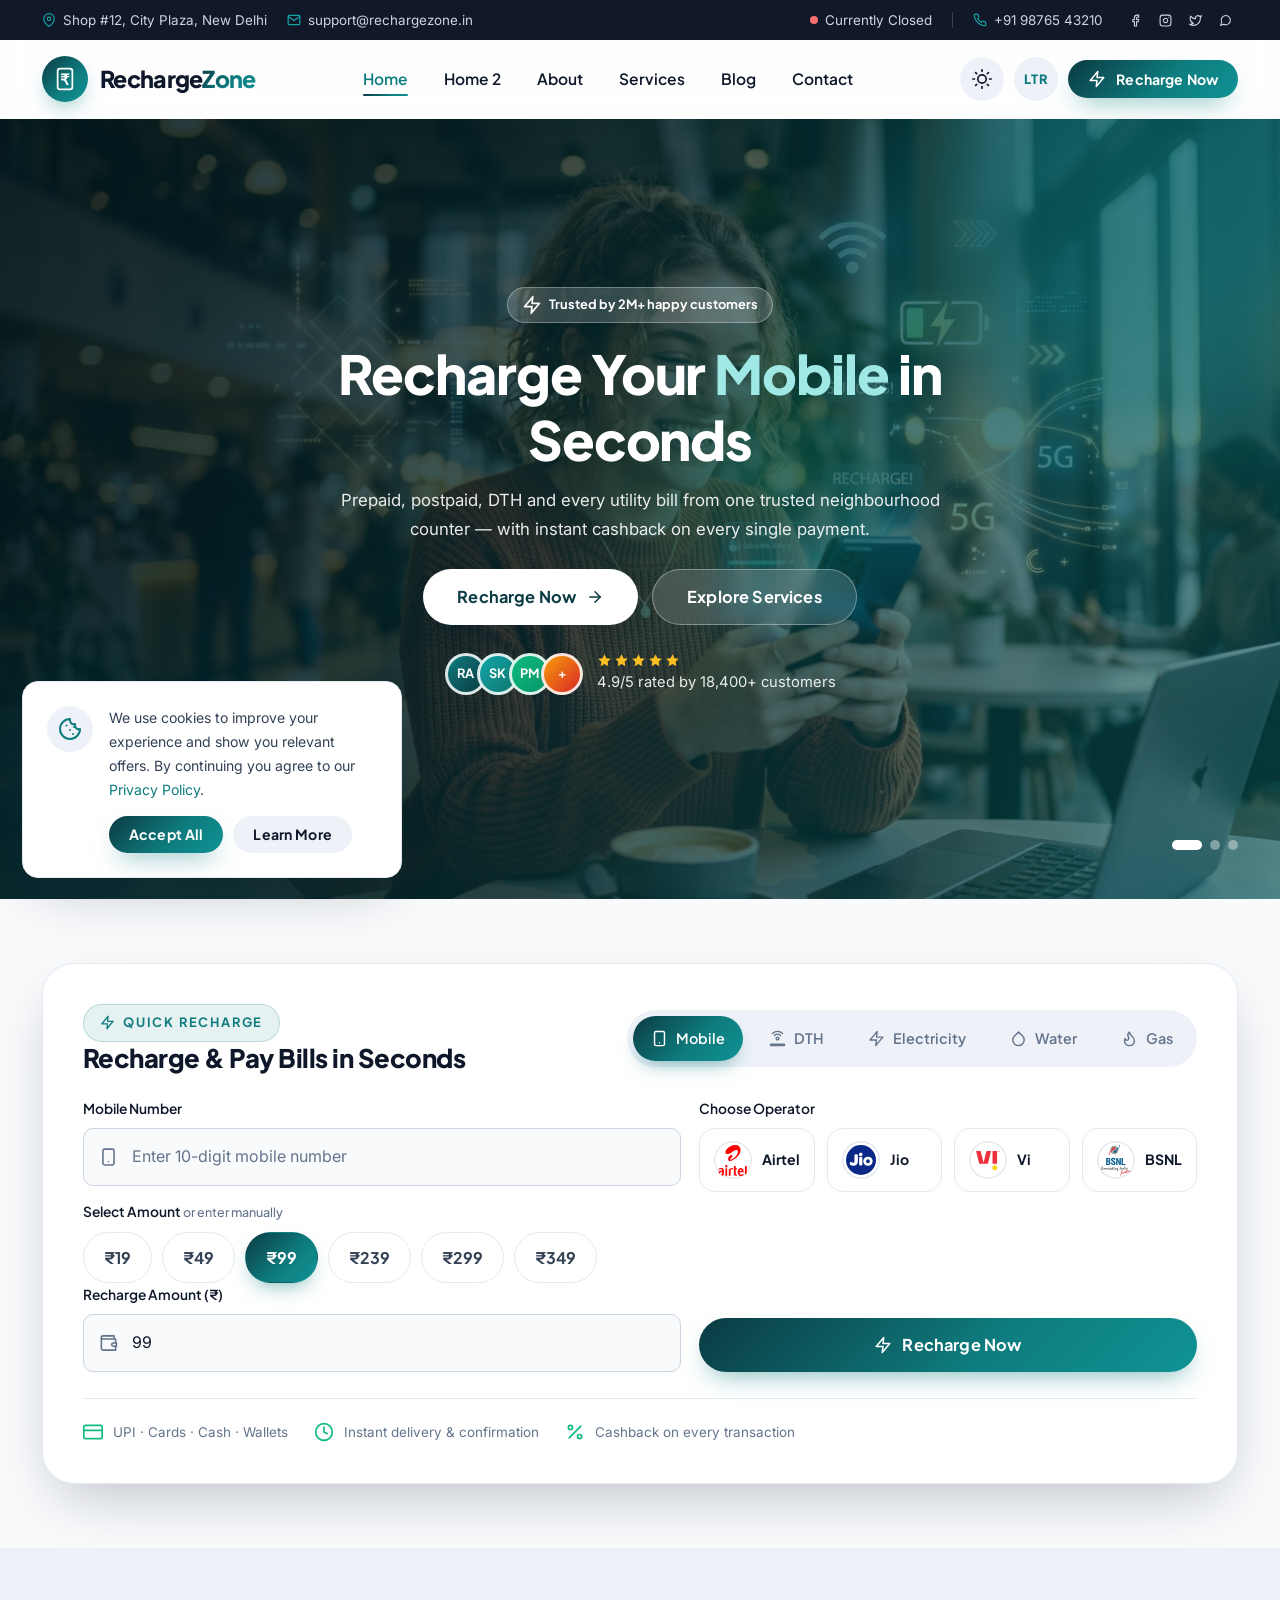
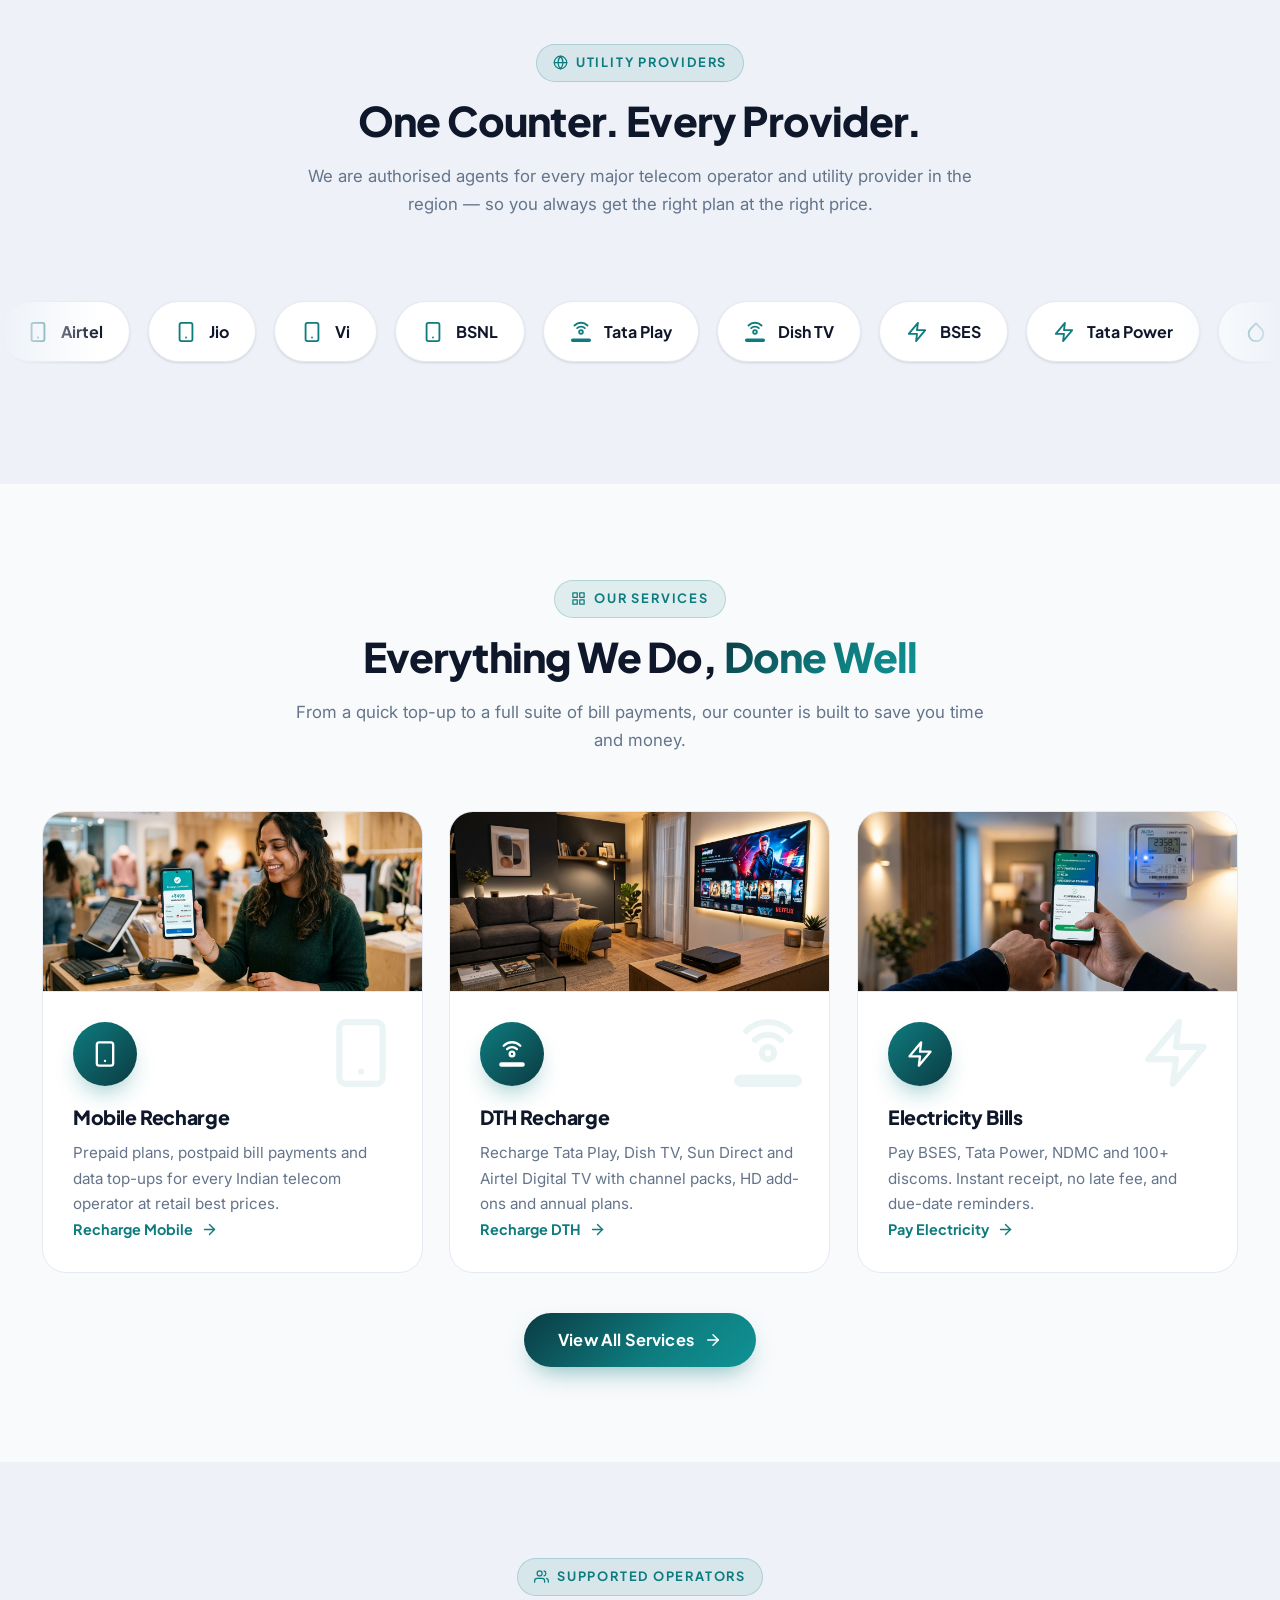
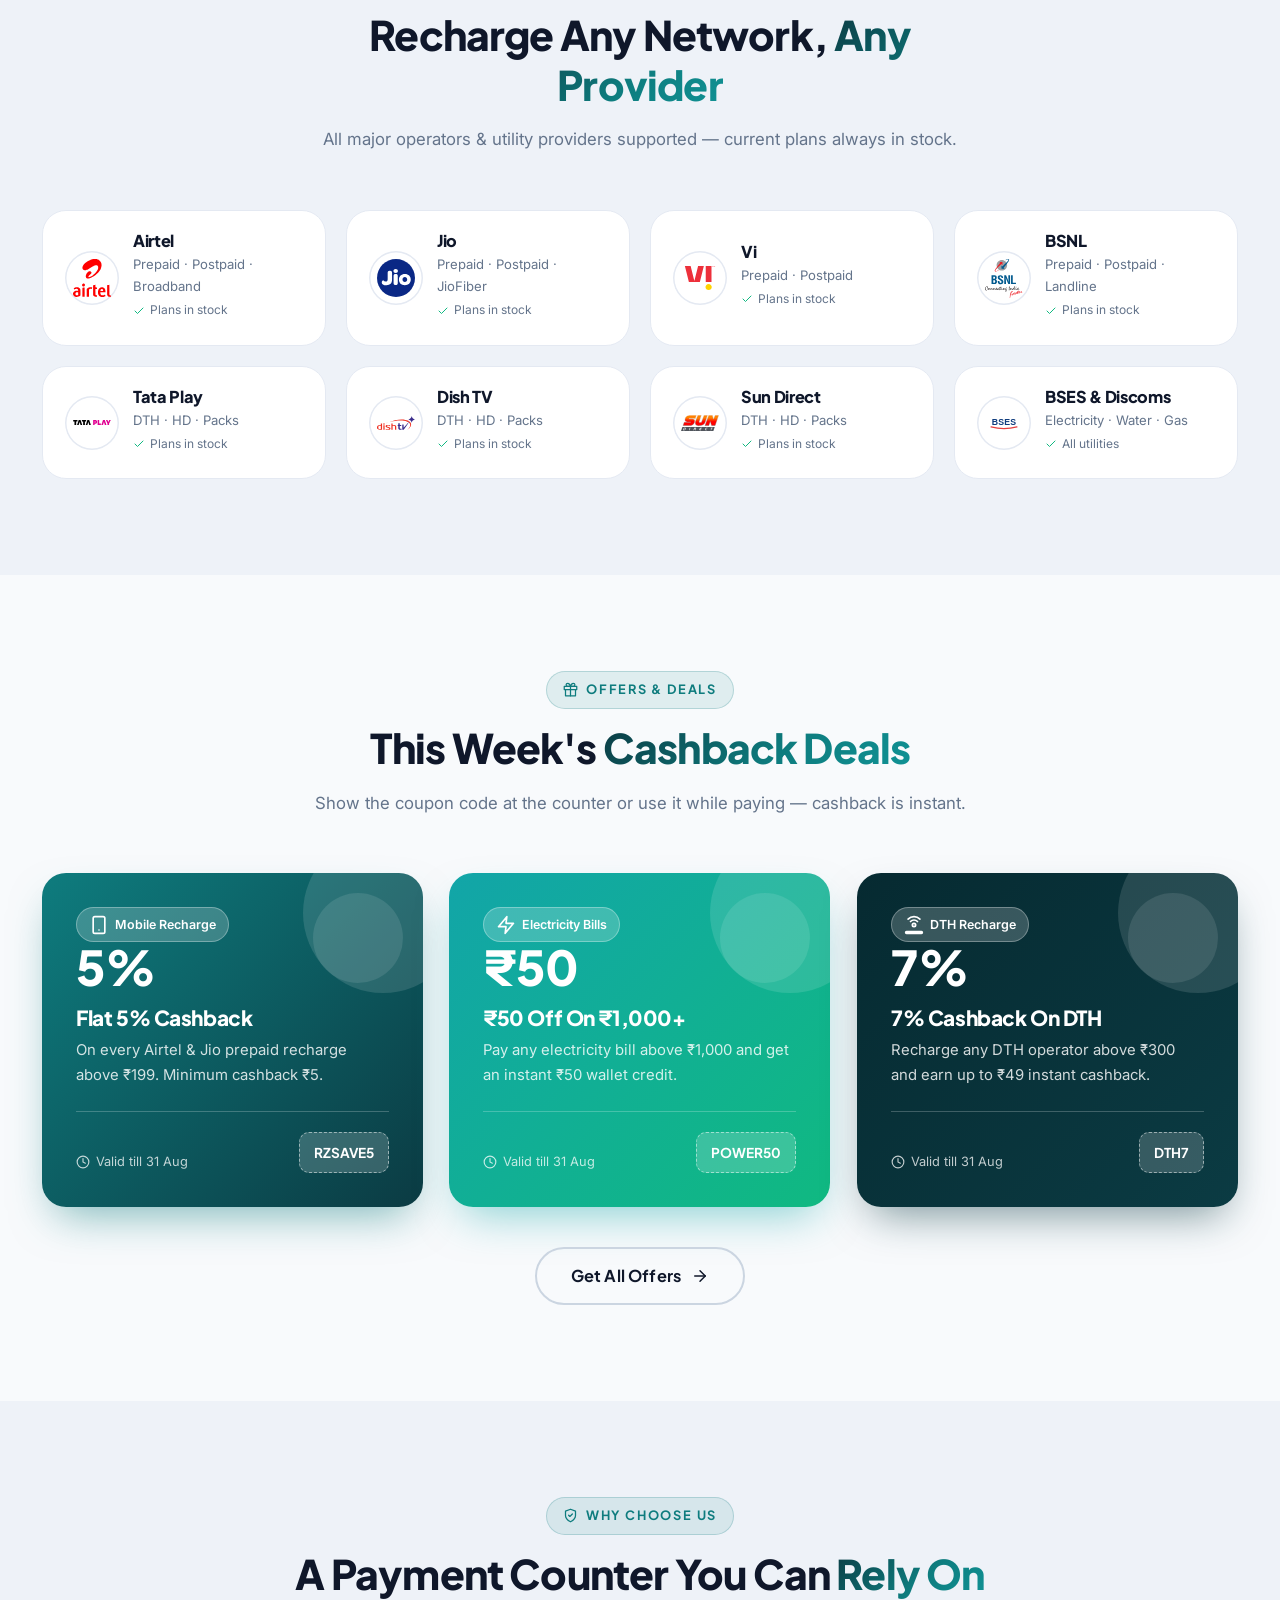
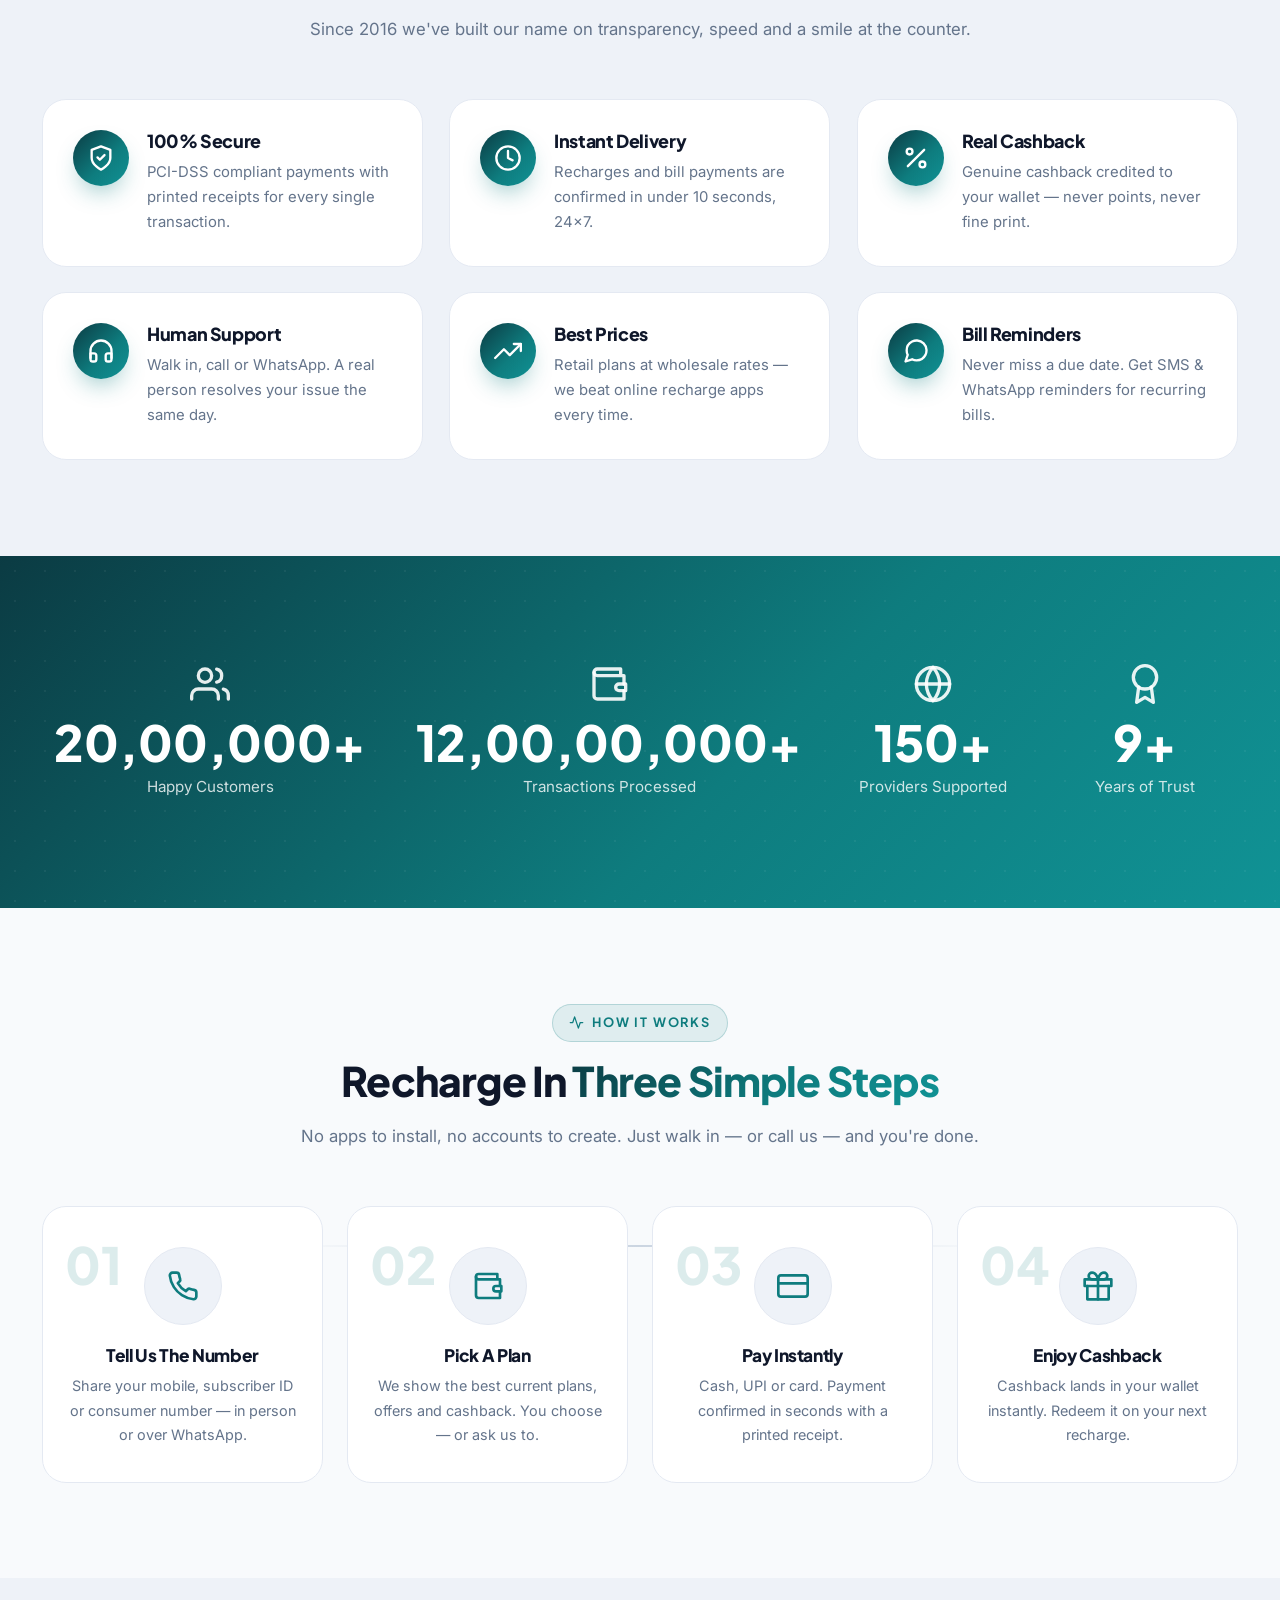
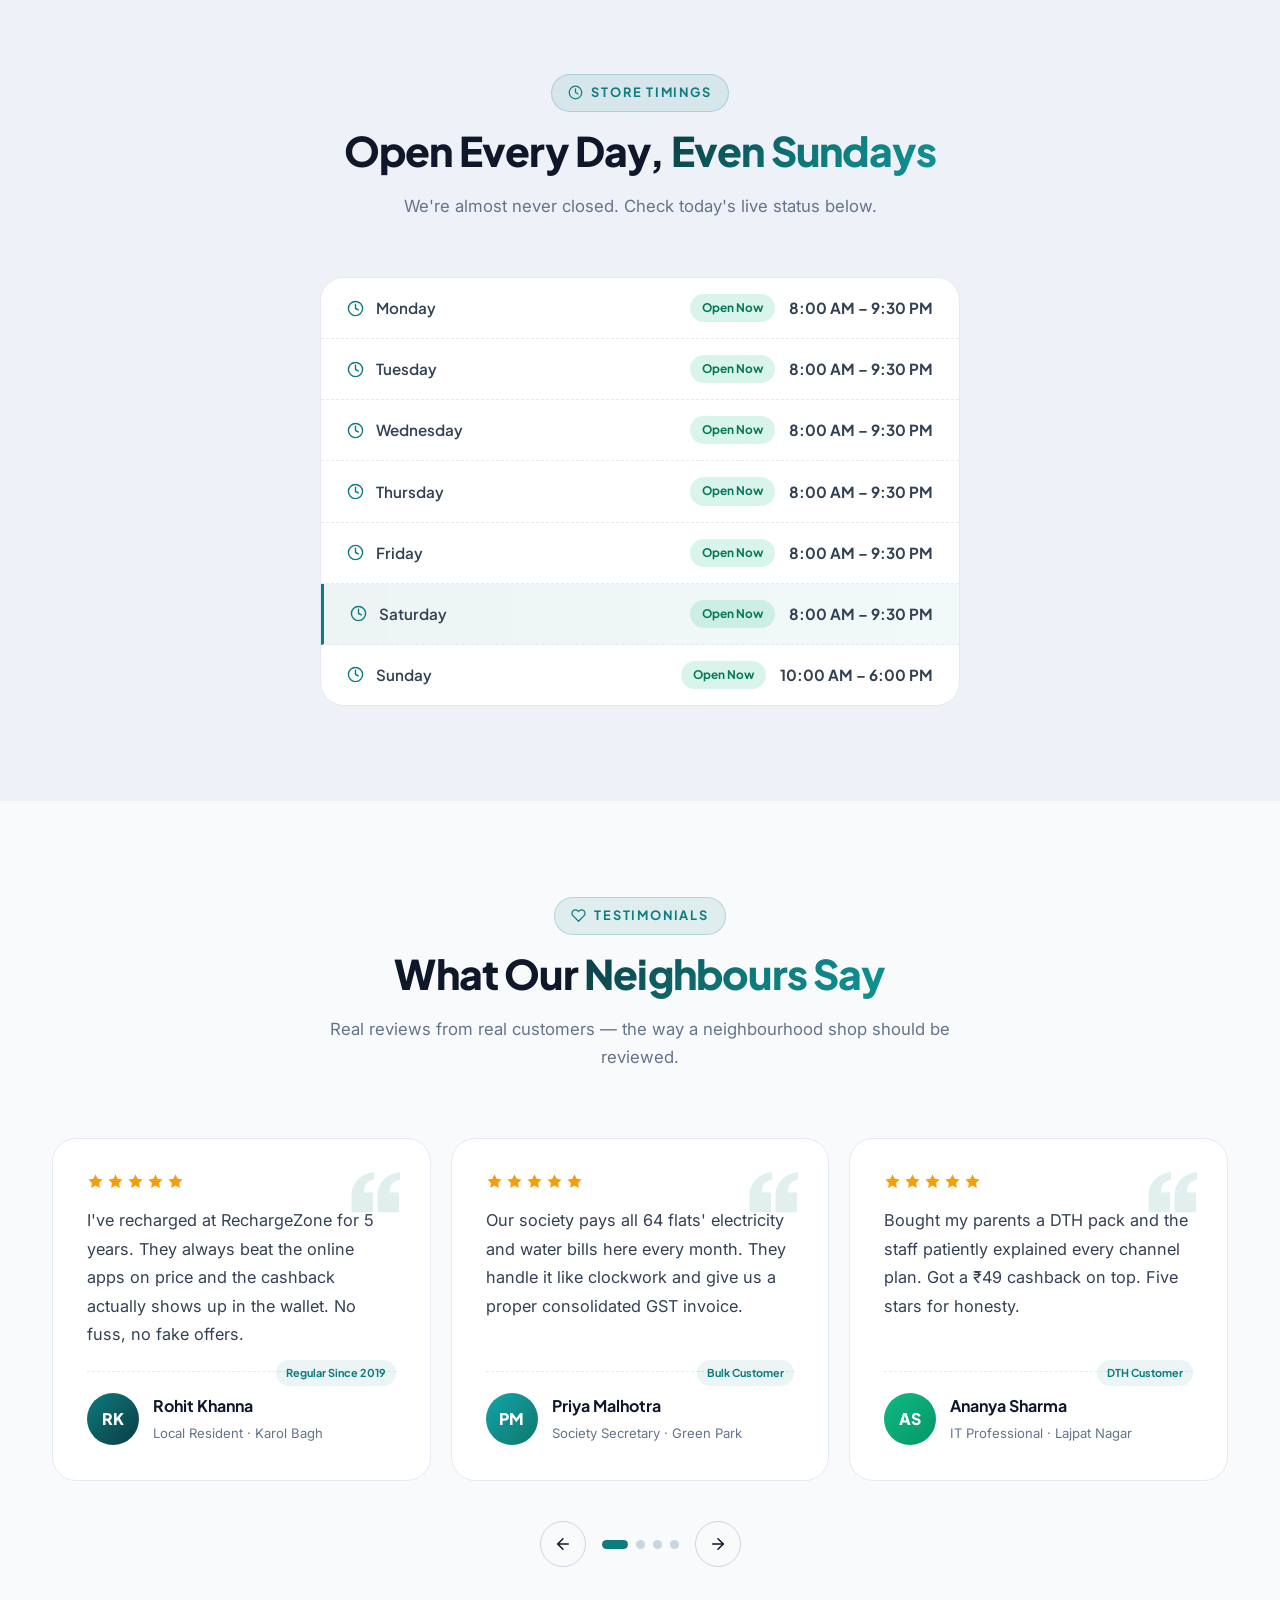
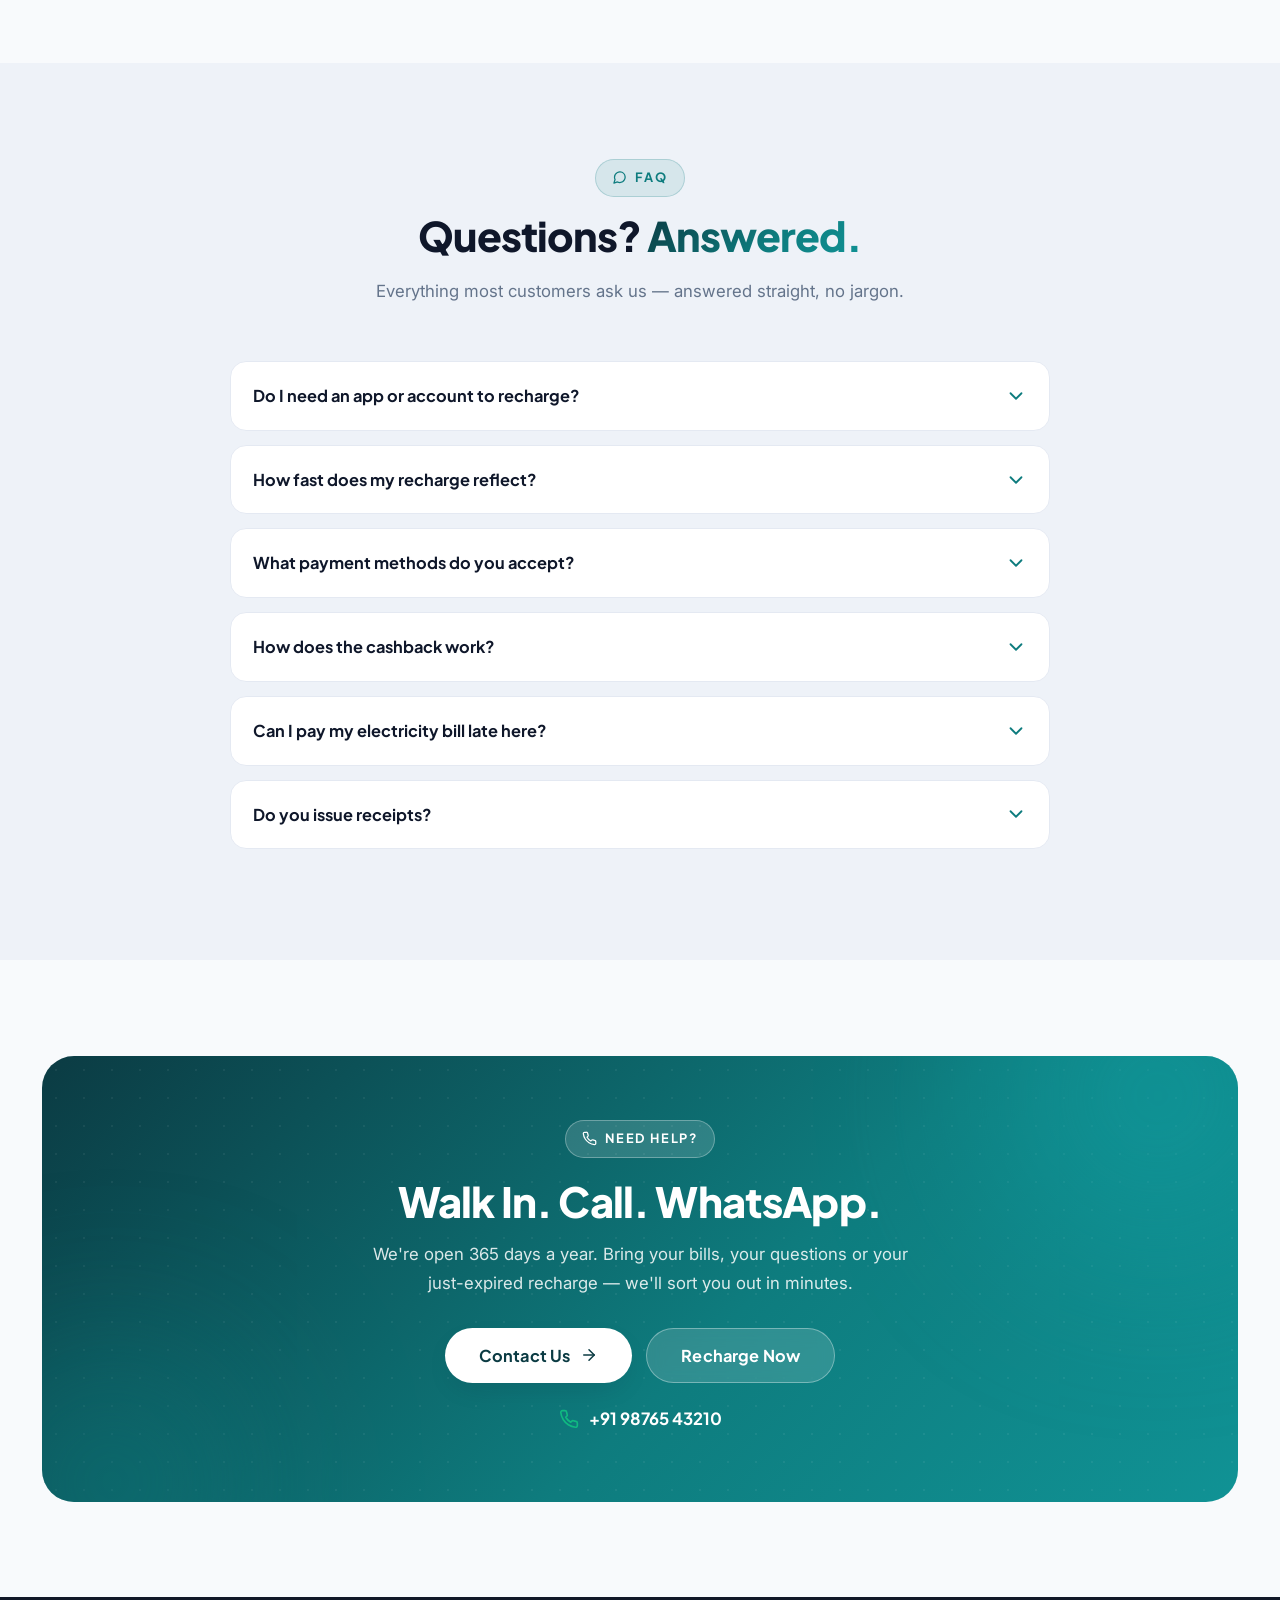
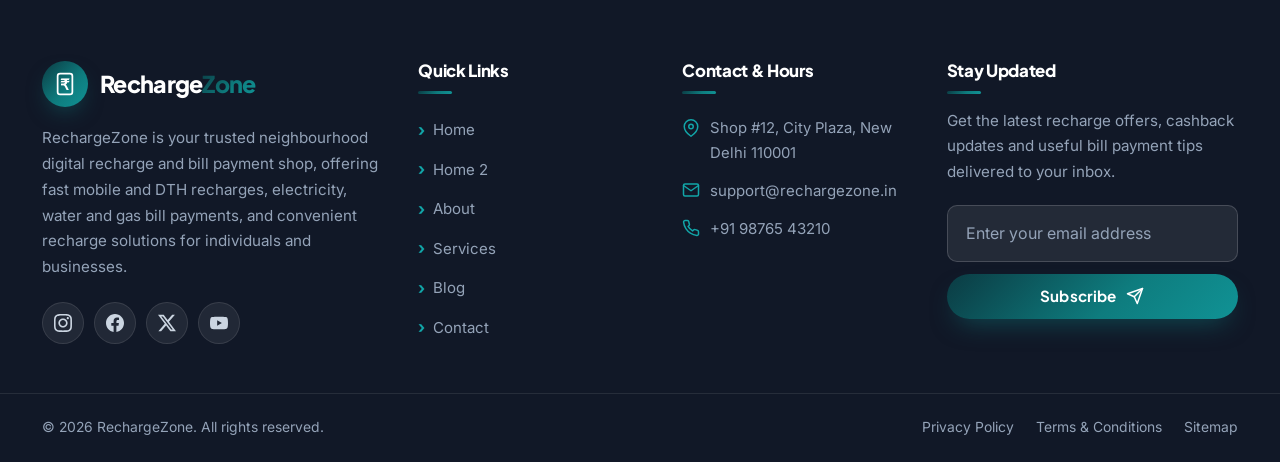
==== commit 9e627cd8: "services" ====
--- a/index.html
+++ b/index.html
@@ -592,7 +592,7 @@
         <div class="services-grid">
           <article class="card service-card reveal" style="--d:.05s">
             <div class="service-card-img">
-              <img src="assets/img/service_mobile.jpg" alt="Mobile Recharge" loading="lazy">
+              <img src="assets/img/service_mobile_recharge_1788343839474.jpg" alt="Mobile Recharge" loading="lazy">
             </div>
             <div class="service-card-body">
               <span class="ic-float"><svg class="ic"><use href="#i-mobile"></use></svg></span>
@@ -604,7 +604,7 @@
           </article>
           <article class="card service-card alt reveal" style="--d:.1s">
             <div class="service-card-img">
-              <img src="assets/img/service_dth.jpg" alt="DTH Recharge" loading="lazy">
+              <img src="assets/img/service_dth_recharge_1788343987938.jpg" alt="DTH Recharge" loading="lazy">
             </div>
             <div class="service-card-body">
               <span class="ic-float"><svg class="ic"><use href="#i-satellite"></use></svg></span>
@@ -616,7 +616,7 @@
           </article>
           <article class="card service-card alt2 reveal" style="--d:.15s">
             <div class="service-card-img">
-              <img src="assets/img/service_electricity.jpg" alt="Electricity Bills" loading="lazy">
+              <img src="assets/img/service_electricity_bill_1788344009098.jpg" alt="Electricity Bills" loading="lazy">
             </div>
             <div class="service-card-body">
               <span class="ic-float"><svg class="ic"><use href="#i-bolt"></use></svg></span>
@@ -626,42 +626,9 @@
               <a href="services.html#electricity" class="card-link">Pay Electricity <svg class="ic fwd"><use href="#i-arrow-right"></use></svg></a>
             </div>
           </article>
-          <article class="card service-card alt reveal" style="--d:.05s">
-            <div class="service-card-img">
-              <img src="assets/img/service_water.jpg" alt="Water Bills" loading="lazy">
-            </div>
-            <div class="service-card-body">
-              <span class="ic-float"><svg class="ic"><use href="#i-droplet"></use></svg></span>
-              <div class="card-icon"><svg class="ic"><use href="#i-droplet"></use></svg></div>
-              <h3>Water Bills</h3>
-              <p>Delhi Jal Board and municipal water bills settled in under a minute with printed confirmation.</p>
-              <a href="services.html#water" class="card-link">Pay Water Bill <svg class="ic fwd"><use href="#i-arrow-right"></use></svg></a>
-            </div>
-          </article>
-          <article class="card service-card reveal" style="--d:.1s">
-            <div class="service-card-img">
-              <img src="assets/img/service_gas.jpg" alt="Gas Bills" loading="lazy">
-            </div>
-            <div class="service-card-body">
-              <span class="ic-float"><svg class="ic"><use href="#i-flame"></use></svg></span>
-              <div class="card-icon"><svg class="ic"><use href="#i-flame"></use></svg></div>
-              <h3>Gas Bills</h3>
-              <p>IGL, Mahanagar Gas and Adani Gas — cylinder refills and piped-gas bills paid instantly.</p>
-              <a href="services.html#gas" class="card-link">Pay Gas Bill <svg class="ic fwd"><use href="#i-arrow-right"></use></svg></a>
-            </div>
-          </article>
-          <article class="card service-card alt2 reveal" style="--d:.15s">
-            <div class="service-card-img">
-              <img src="assets/img/service_corporate.jpg" alt="Corporate Bulk Recharge" loading="lazy">
-            </div>
-            <div class="service-card-body">
-              <span class="ic-float"><svg class="ic"><use href="#i-briefcase"></use></svg></span>
-              <div class="card-icon"><svg class="ic"><use href="#i-briefcase"></use></svg></div>
-              <h3>Corporate Bulk Recharge</h3>
-              <p>Wholesale recharge and bulk bill payment for societies, offices and resellers — with GST invoices.</p>
-              <a href="services.html#corporate" class="card-link">Bulk Enquiry <svg class="ic fwd"><use href="#i-arrow-right"></use></svg></a>
-            </div>
-          </article>
+        </div>
+        <div class="services-cta reveal" style="text-align:center; margin-top:40px">
+          <a href="services.html" class="btn btn-primary btn-lg">View All Services <svg class="ic fwd"><use href="#i-arrow-right"></use></svg></a>
         </div>
       </div>
     </section>
--- a/assets/css/style.css
+++ b/assets/css/style.css
@@ -239,8 +239,8 @@
 .nav-cta-mobile { display: none; }
 
 /* ---------- Hero ---------- */
+/* ---------- Hero Base ---------- */
 .hero { position: relative; overflow: hidden; }
-.hero-slider { position: relative; min-height: min(calc(100vh - 120px), 800px); }
 .slide { position: absolute; inset: 0; opacity: 0; visibility: hidden; transition: opacity .9s var(--ease), visibility .9s; display: flex; align-items: center; }
 .slide.is-active { opacity: 1; visibility: visible; z-index: 2; }
 .slide-bg { position: absolute; inset: 0; overflow: hidden; background: var(--grad-primary); }
@@ -254,17 +254,11 @@
 .slide:nth-child(3) .slide-bg { background: linear-gradient(135deg, #062A31 0%, #0B3B43 45%, #0E7C7E 130%); }
 @keyframes blobFloat { 0%,100% { transform: translate(0,0) scale(1); } 50% { transform: translate(30px,-40px) scale(1.08); } }
 
-.hero-slider .slide { justify-content: center; }
-.hero-slider .slide-inner {
-  position: relative; z-index: 3; padding-block: 60px 96px; color: #fff;
-  max-width: 860px; margin-inline: auto; text-align: center;
-  display: flex; flex-direction: column; align-items: center;
-}
-.hero-slider .slide-inner .badge { margin-inline: auto; }
+.slide-inner { position: relative; z-index: 3; padding-block: 60px 96px; color: #fff; max-width: 680px; }
 .slide-inner .hl { color: #9FE8E6; }
-.hero-slider .slide-inner h1 { color: #fff; font-size: clamp(1.85rem, 4.2vw, 3.4rem); margin: 18px auto 14px; max-width: 820px; }
-.hero-slider .slide-inner p { color: rgba(255,255,255,.9) !important; font-size: 1.05rem; max-width: 640px; margin: 0 auto 26px; text-align: center; }
-.hero-slider .slide-actions { display: flex; gap: 14px; flex-wrap: wrap; justify-content: center; margin-bottom: 28px; }
+.slide-inner h1 { color: #fff; font-size: clamp(1.7rem, 3.8vw, 3rem); margin: 16px 0 12px; }
+.slide-inner p { color: rgba(255,255,255,.9) !important; font-size: 1rem; max-width: 540px; margin-bottom: 20px; }
+.slide-actions { display: flex; gap: 14px; flex-wrap: wrap; margin-bottom: 24px; }
 .slide-stagger { opacity: 0; transform: translateY(34px); transition: opacity .8s var(--ease), transform .8s var(--ease); }
 .slide.is-active .slide-stagger { opacity: 1; transform: translateY(0); }
 .slide.is-active .slide-stagger.d1 { transition-delay: .15s; }
@@ -273,7 +267,7 @@
 .slide.is-active .slide-stagger.d4 { transition-delay: .6s; }
 .slide.is-active .slide-stagger.d5 { transition-delay: .75s; }
 
-.hero-slider .slide-trust { display: flex; align-items: center; justify-content: center; gap: 14px; flex-wrap: wrap; margin-inline: auto; }
+.slide-trust { display: flex; align-items: center; gap: 14px; flex-wrap: wrap; }
 .avatar-stack { display: flex; }
 .avatar-stack .avatar { width: 42px; height: 42px; border-radius: 50%; border: 3px solid rgba(255,255,255,.85); margin-left: -10px; display: grid; place-items: center; font-family: var(--font-head); font-weight: 700; font-size: .8rem; color: #fff; }
 [dir="rtl"] .avatar-stack .avatar { margin-left: 0; margin-right: -10px; }
@@ -287,6 +281,20 @@
 .trust-stars { display: flex; gap: 2px; color: #FBBF24; margin-bottom: 2px; }
 .trust-stars .ic { width: 15px; height: 15px; fill: currentColor; stroke: none; }
 
+/* ---------- Home 1: Hero Slider (Centered) ---------- */
+.hero-slider { position: relative; min-height: min(calc(100vh - 120px), 800px); }
+.hero-slider .slide { justify-content: center; }
+.hero-slider .slide-inner {
+  position: relative; z-index: 3; padding-block: 60px 96px; color: #fff;
+  max-width: 860px; margin-inline: auto; text-align: center;
+  display: flex; flex-direction: column; align-items: center;
+}
+.hero-slider .slide-inner .badge { margin-inline: auto; }
+.hero-slider .slide-inner h1 { color: #fff; font-size: clamp(1.85rem, 4.2vw, 3.4rem); margin: 18px auto 14px; max-width: 820px; text-align: center; }
+.hero-slider .slide-inner p { color: rgba(255,255,255,.9) !important; font-size: 1.05rem; max-width: 640px; margin: 0 auto 26px; text-align: center; }
+.hero-slider .slide-actions { display: flex; gap: 14px; flex-wrap: wrap; justify-content: center; margin-bottom: 28px; }
+.hero-slider .slide-trust { display: flex; align-items: center; justify-content: center; gap: 14px; flex-wrap: wrap; margin-inline: auto; }
+
 .slider-controls { position: absolute; bottom: 30px; left: 0; right: 0; z-index: 5; }
 .slider-controls .container { display: flex; align-items: center; justify-content: space-between; gap: 20px; }
 .slider-arrows { display: flex; gap: 10px; }
@@ -300,7 +308,6 @@
 .slider-count b { font-size: 1.5rem; color: #fff; }
 
 /* ---------- Hero floating cards ---------- */
-.slide-inner p { color: rgba(255,255,255,.9) !important; }
 .hero-float { position: absolute; z-index: 4; display: flex; align-items: center; gap: 12px; background: rgba(255,255,255,.95); color: #475569 !important; border-radius: var(--radius); box-shadow: var(--shadow-lg); padding: 14px 18px; animation: floatY 5s ease-in-out infinite; }
 .hero-float .float-ic { width: 44px; height: 44px; border-radius: 50%; display: grid; place-items: center; color: #fff; }
 .hero-float .float-ic .ic { width: 22px; height: 22px; }
@@ -310,41 +317,172 @@
 @keyframes floatY { 0%,100% { transform: translateY(0); } 50% { transform: translateY(-14px); } }
 
 @media (max-height: 700px) {
-  .slide-inner { padding-block: 48px 88px; }
-  .slide-inner h1 { font-size: clamp(1.6rem, 3.2vw, 2.4rem); margin: 12px 0 10px; }
-  .slide-inner p { margin-bottom: 16px; }
-  .slide-actions { margin-bottom: 18px; }
-  .slide-trust { display: none; }
+  .hero-slider .slide-inner { padding-block: 36px 60px; }
+  .hero-slider .slide-inner h1 { font-size: clamp(1.55rem, 3vw, 2.2rem); margin: 10px 0 8px; }
+  .hero-slider .slide-inner p { margin-bottom: 14px; }
+  .hero-slider .slide-actions { margin-bottom: 16px; }
+  .hero-slider .slide-trust { display: none; }
   .hero-float { display: none; }
-}
-
-/* ---------- Hero static (home 2) ---------- */
-.hero-static { position: relative; overflow: hidden; }
-.hero-static .slide-bg { position: absolute; inset: 0; z-index: 0; }
-.hero-static .slide-inner { position: relative; z-index: 2; max-width: 100%; }
+  .hero-static { min-height: min(calc(100vh - 90px), 620px); }
+  .hero-static .slide-inner { padding-block: 28px 36px; }
+  .hero-static h1 { font-size: clamp(1.55rem, 2.8vw, 2.2rem); margin: 8px 0 10px; }
+  .hero-static p { font-size: 0.92rem; margin-bottom: 14px; }
+  .hero-static .slide-actions { margin-bottom: 16px; }
+}
+
+/* ---------- Home 2: Hero Static (Split Layout - Exact Viewport Fit) ---------- */
+.hero-static {
+  position: relative;
+  overflow: hidden;
+  min-height: min(calc(100vh - 120px), 820px);
+  display: flex;
+  align-items: center;
+}
+.hero-static .slide {
+  position: absolute;
+  inset: 0;
+  width: 100%;
+  height: 100%;
+  opacity: 1;
+  visibility: visible;
+  z-index: 1;
+}
+.hero-static .slide-bg {
+  position: absolute;
+  inset: 0;
+  z-index: 0;
+}
+.hero-static .slide-inner {
+  position: relative;
+  z-index: 3;
+  width: 100%;
+  max-width: 1240px;
+  margin-inline: auto;
+  padding-block: 40px 48px;
+  text-align: start;
+}
+.hero-static .slide-inner .badge {
+  margin-inline: 0;
+  margin-bottom: 12px;
+}
 .hero-static .slide-stagger { opacity: 1; transform: none; }
 .hero-static .slide-stagger.d1 { animation: fadeUp .7s var(--ease) .15s both; }
 .hero-static .slide-stagger.d2 { animation: fadeUp .7s var(--ease) .3s both; }
 .hero-static .slide-stagger.d3 { animation: fadeUp .7s var(--ease) .45s both; }
 .hero-static .slide-stagger.d4 { animation: fadeUp .7s var(--ease) .6s both; }
 .hero-static .slide-stagger.d5 { animation: fadeUp .7s var(--ease) .75s both; }
-.hero-split { display: grid; grid-template-columns: 1.1fr .9fr; gap: 56px; align-items: center; }
-.hero-mock { position: relative; }
-.hero-static p { color: rgba(255,255,255,.9) !important; }
-.mock-wallet { background: rgba(255,255,255,.96); border-radius: var(--radius-lg); box-shadow: var(--shadow-lg); padding: 24px; color: #475569 !important; }
-.mock-head { display: flex; justify-content: space-between; align-items: center; font-family: var(--font-head); font-weight: 700; color: #0f172a !important; padding-bottom: 14px; border-bottom: 1px dashed rgba(0,0,0,.08); font-size: .95rem; }
+.hero-split {
+  display: grid;
+  grid-template-columns: 1.15fr 0.85fr;
+  gap: 48px;
+  align-items: center;
+  width: 100%;
+}
+.hero-mock {
+  position: relative;
+}
+.hero-static h1 {
+  color: #fff;
+  font-size: clamp(1.85rem, 3.2vw, 2.75rem);
+  line-height: 1.18;
+  margin: 12px 0 14px;
+}
+.hero-static p {
+  color: rgba(255,255,255,.9) !important;
+  font-size: 0.98rem;
+  line-height: 1.55;
+  max-width: 520px;
+  margin: 0 0 20px 0;
+  text-align: start;
+}
+.hero-static .slide-actions {
+  display: flex;
+  gap: 12px;
+  flex-wrap: wrap;
+  justify-content: flex-start;
+  margin-bottom: 22px;
+}
+.hero-static .slide-trust {
+  display: flex;
+  align-items: center;
+  justify-content: flex-start;
+  gap: 12px;
+  flex-wrap: wrap;
+  margin-inline: 0;
+}
+.mock-wallet {
+  background: rgba(255,255,255,.96);
+  border-radius: var(--radius-lg);
+  box-shadow: var(--shadow-lg);
+  padding: 20px 22px;
+  color: #475569 !important;
+}
+.mock-head {
+  display: flex;
+  justify-content: space-between;
+  align-items: center;
+  font-family: var(--font-head);
+  font-weight: 700;
+  color: #0f172a !important;
+  padding-bottom: 12px;
+  border-bottom: 1px dashed rgba(0,0,0,.08);
+  font-size: 0.92rem;
+}
 .mock-bal { color: var(--mint); }
-.mock-rows { padding-block: 4px; }
-.mock-row { display: flex; align-items: center; gap: 12px; padding: 12px 0; border-bottom: 1px dashed rgba(0,0,0,.08); }
+.mock-rows { padding-block: 2px; }
+.mock-row {
+  display: flex;
+  align-items: center;
+  gap: 10px;
+  padding: 10px 0;
+  border-bottom: 1px dashed rgba(0,0,0,.08);
+}
 .mock-row:last-child { border-bottom: 0; }
-.mock-ic { width: 40px; height: 40px; border-radius: 50%; display: grid; place-items: center; color: #fff; flex: none; }
-.mock-ic .ic { width: 19px; height: 19px; }
-.mock-row strong { font-family: var(--font-head); color: #0f172a !important; display: block; font-size: .92rem; line-height: 1.3; }
-.mock-row small { color: #64748b !important; font-size: .75rem; }
-.mock-row em { margin-inline-start: auto; font-style: normal; font-family: var(--font-head); font-weight: 700; color: #0f172a !important; }
+.mock-ic {
+  width: 36px;
+  height: 36px;
+  border-radius: 50%;
+  display: grid;
+  place-items: center;
+  color: #fff;
+  flex: none;
+}
+.mock-ic .ic { width: 17px; height: 17px; }
+.mock-row strong {
+  font-family: var(--font-head);
+  color: #0f172a !important;
+  display: block;
+  font-size: 0.88rem;
+  line-height: 1.3;
+}
+.mock-row small {
+  color: #64748b !important;
+  font-size: 0.74rem;
+}
+.mock-row em {
+  margin-inline-start: auto;
+  font-style: normal;
+  font-family: var(--font-head);
+  font-weight: 700;
+  color: #0f172a !important;
+  font-size: 0.88rem;
+}
 .mock-row em.pos { color: var(--mint); }
-.mock-foot { display: flex; justify-content: space-between; align-items: center; margin-top: 10px; padding: 13px 16px; border-radius: var(--radius-sm); background: linear-gradient(135deg, rgba(16,185,129,.1), rgba(18,165,168,.08)); font-size: .84rem; color: #475569 !important; }
-.mock-foot strong { color: #0f172a !important; font-family: var(--font-head); }
+.mock-foot {
+  display: flex;
+  justify-content: space-between;
+  align-items: center;
+  margin-top: 8px;
+  padding: 11px 14px;
+  border-radius: var(--radius-sm);
+  background: linear-gradient(135deg, rgba(16,185,129,.1), rgba(18,165,168,.08));
+  font-size: 0.82rem;
+  color: #475569 !important;
+}
+.mock-foot strong {
+  color: #0f172a !important;
+  font-family: var(--font-head);
+}
 
 /* ---------- Cards base ---------- */
 .card { background: var(--bg-surface); border: 1px solid var(--border); border-radius: var(--radius-lg); padding: 30px; transition: transform .4s var(--ease), box-shadow .4s var(--ease), border-color .4s; }
--- a/assets/css/responsive.css
+++ b/assets/css/responsive.css
@@ -39,6 +39,8 @@
 
 @media (max-width: 992px) {
   html, body { overflow-x: hidden; overflow-x: clip; }
+  .hero-static { min-height: auto; }
+  .hero-static .slide-inner { padding-block: 44px 64px; }
   .hero-split { grid-template-columns: 1fr; gap: 44px; }
   .hero-mock { max-width: 440px; margin-inline: auto; }
   .nav-toggle { display: grid; }
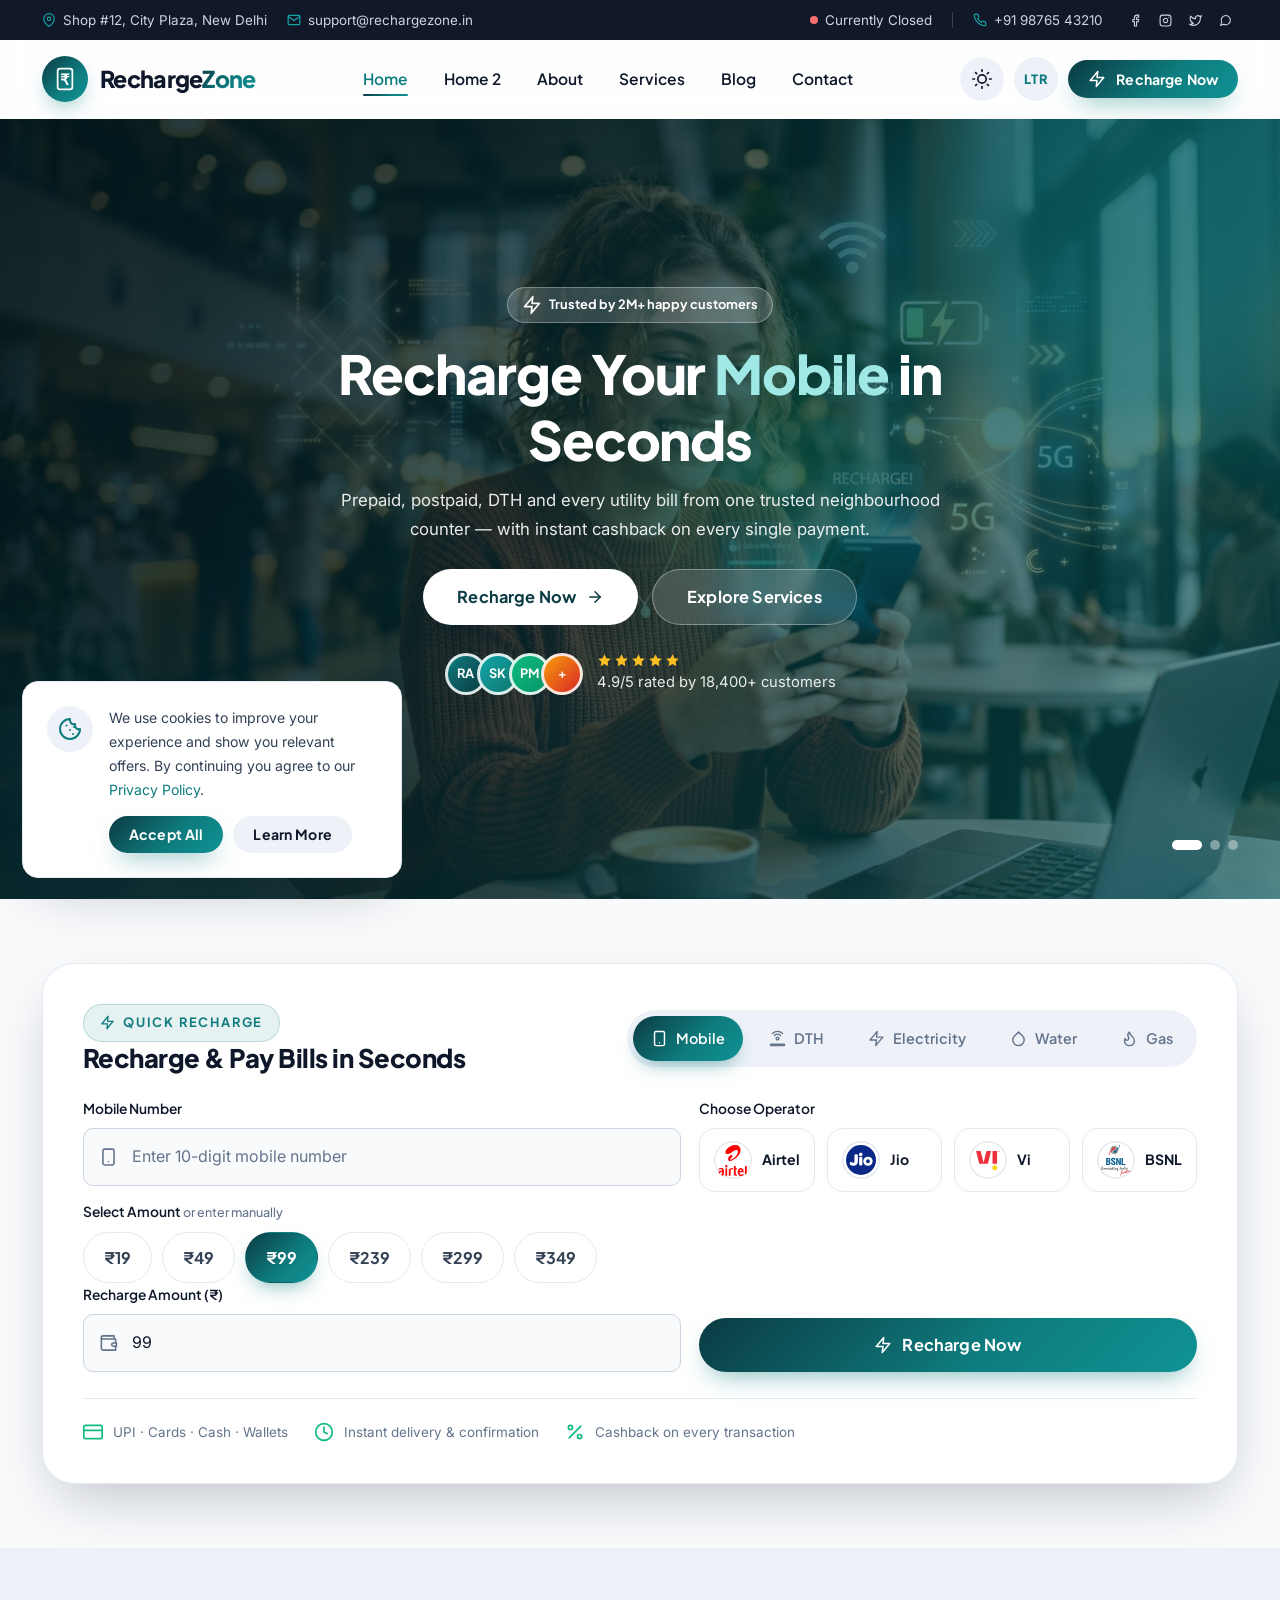
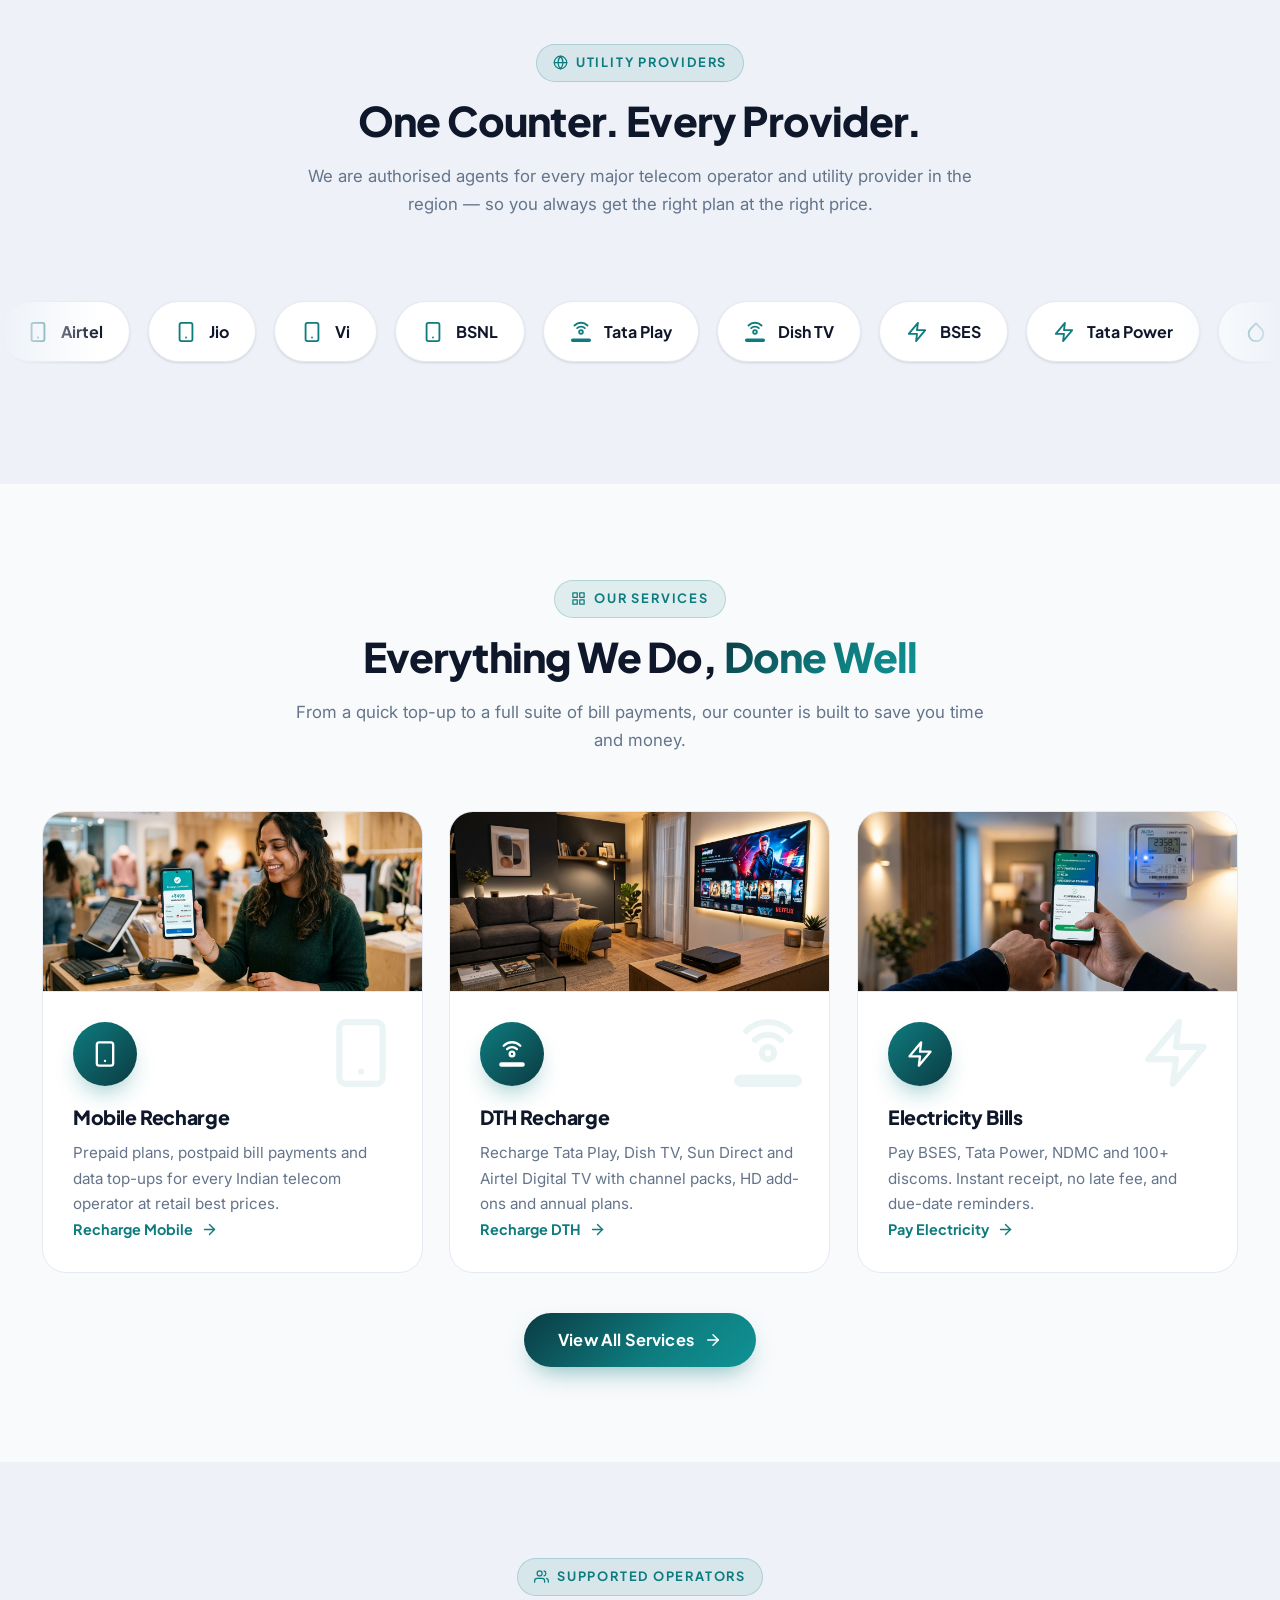
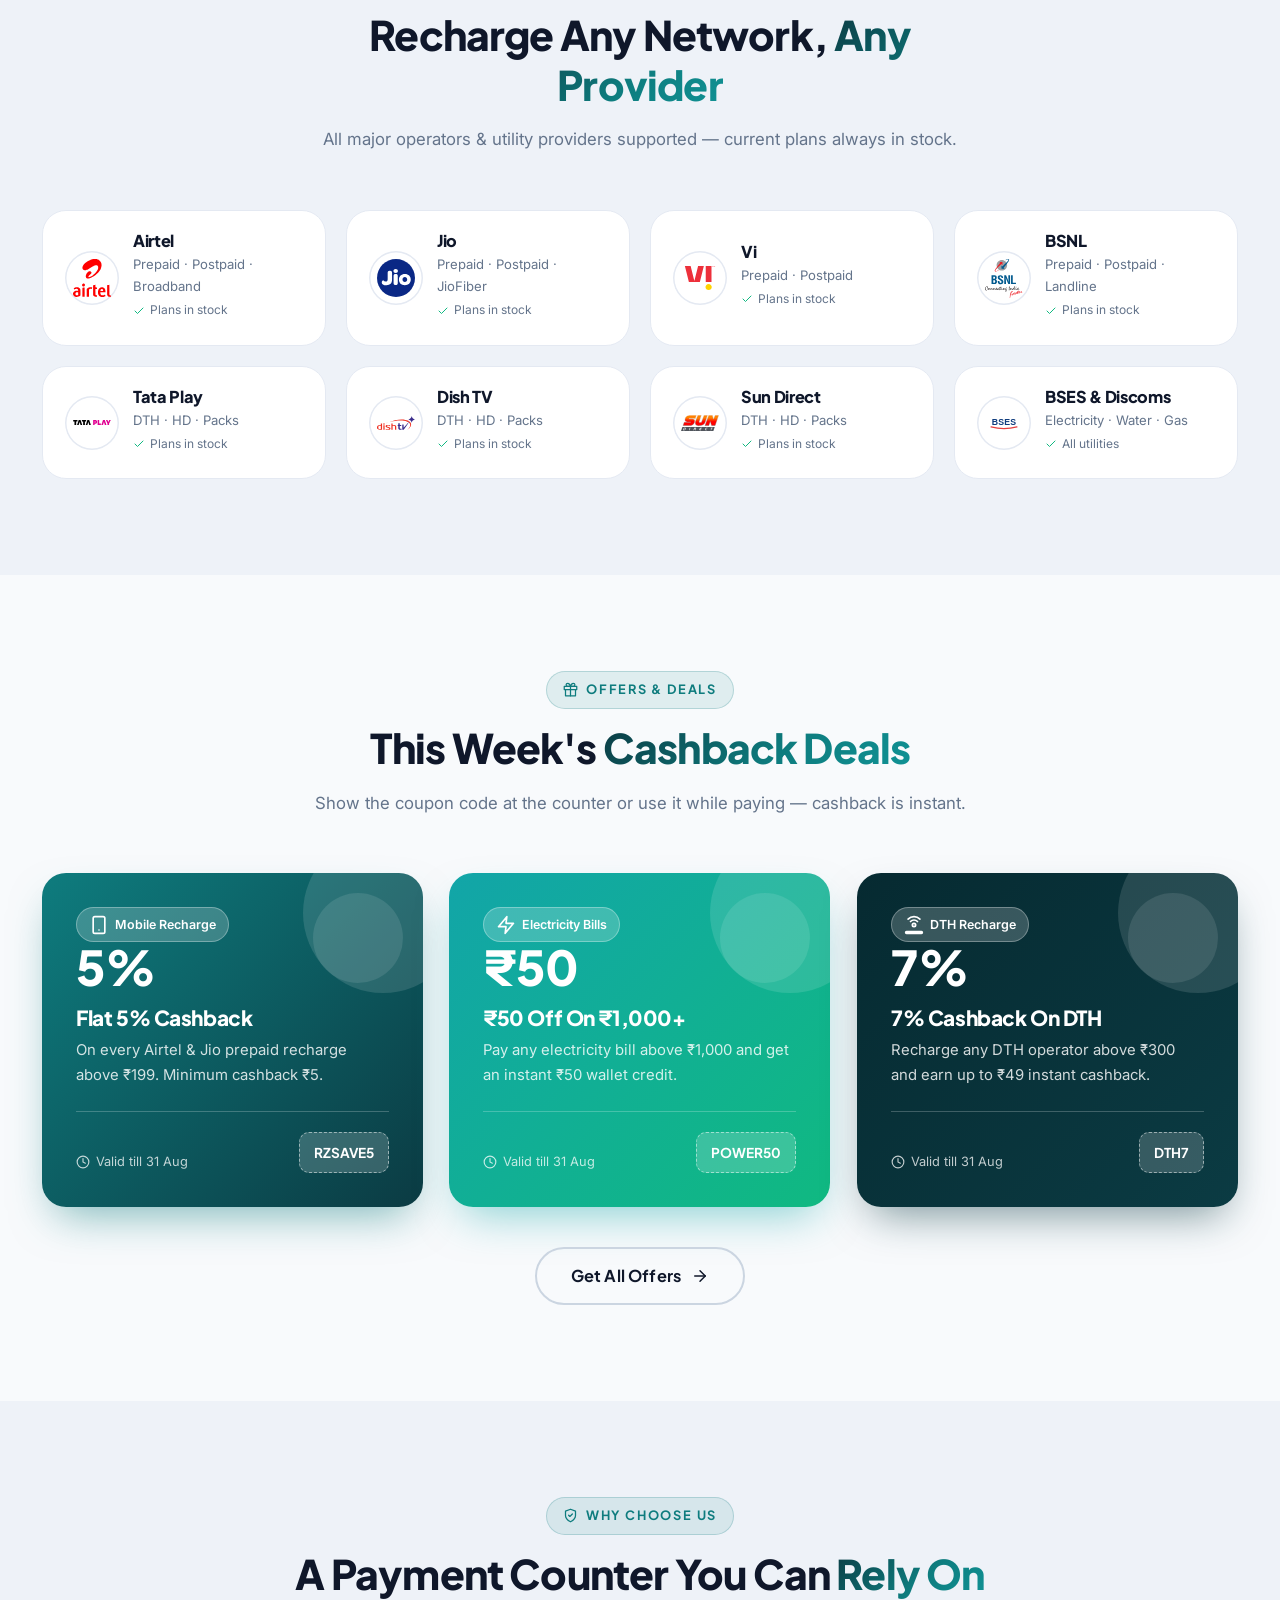
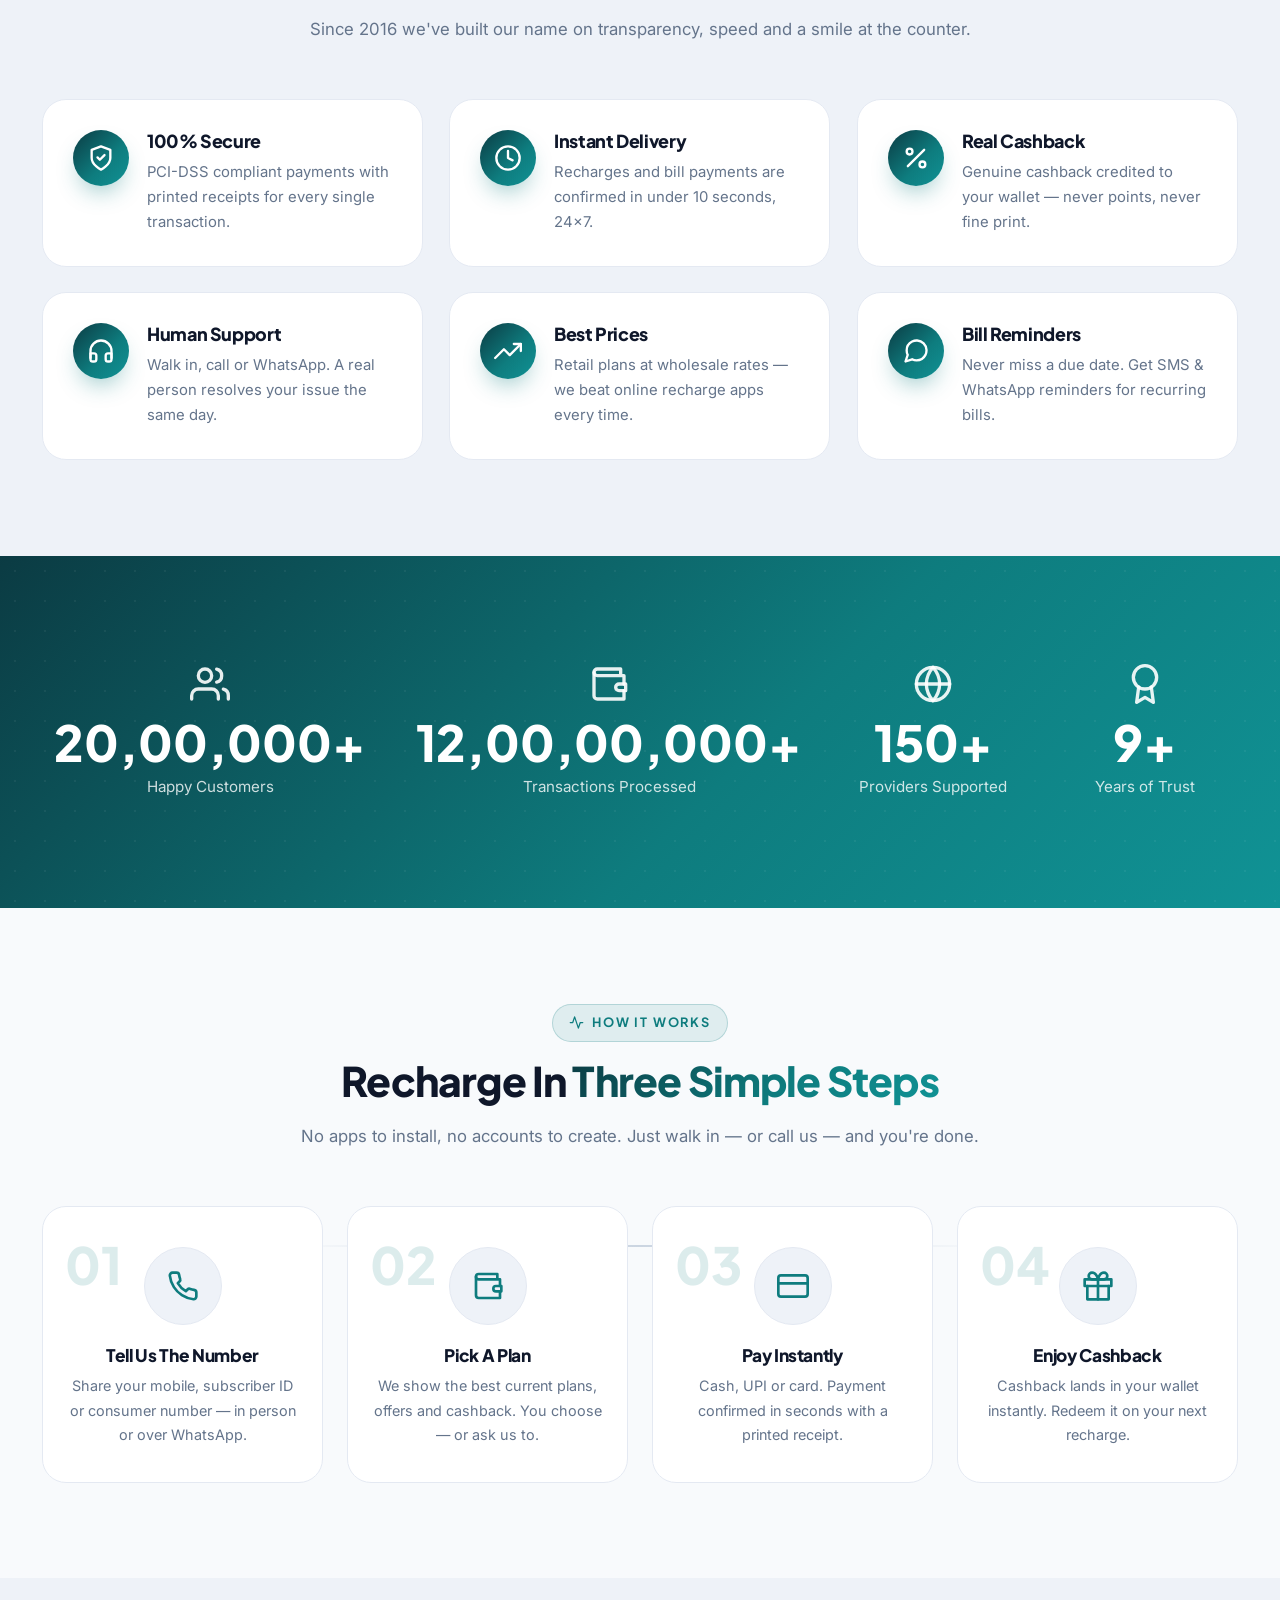
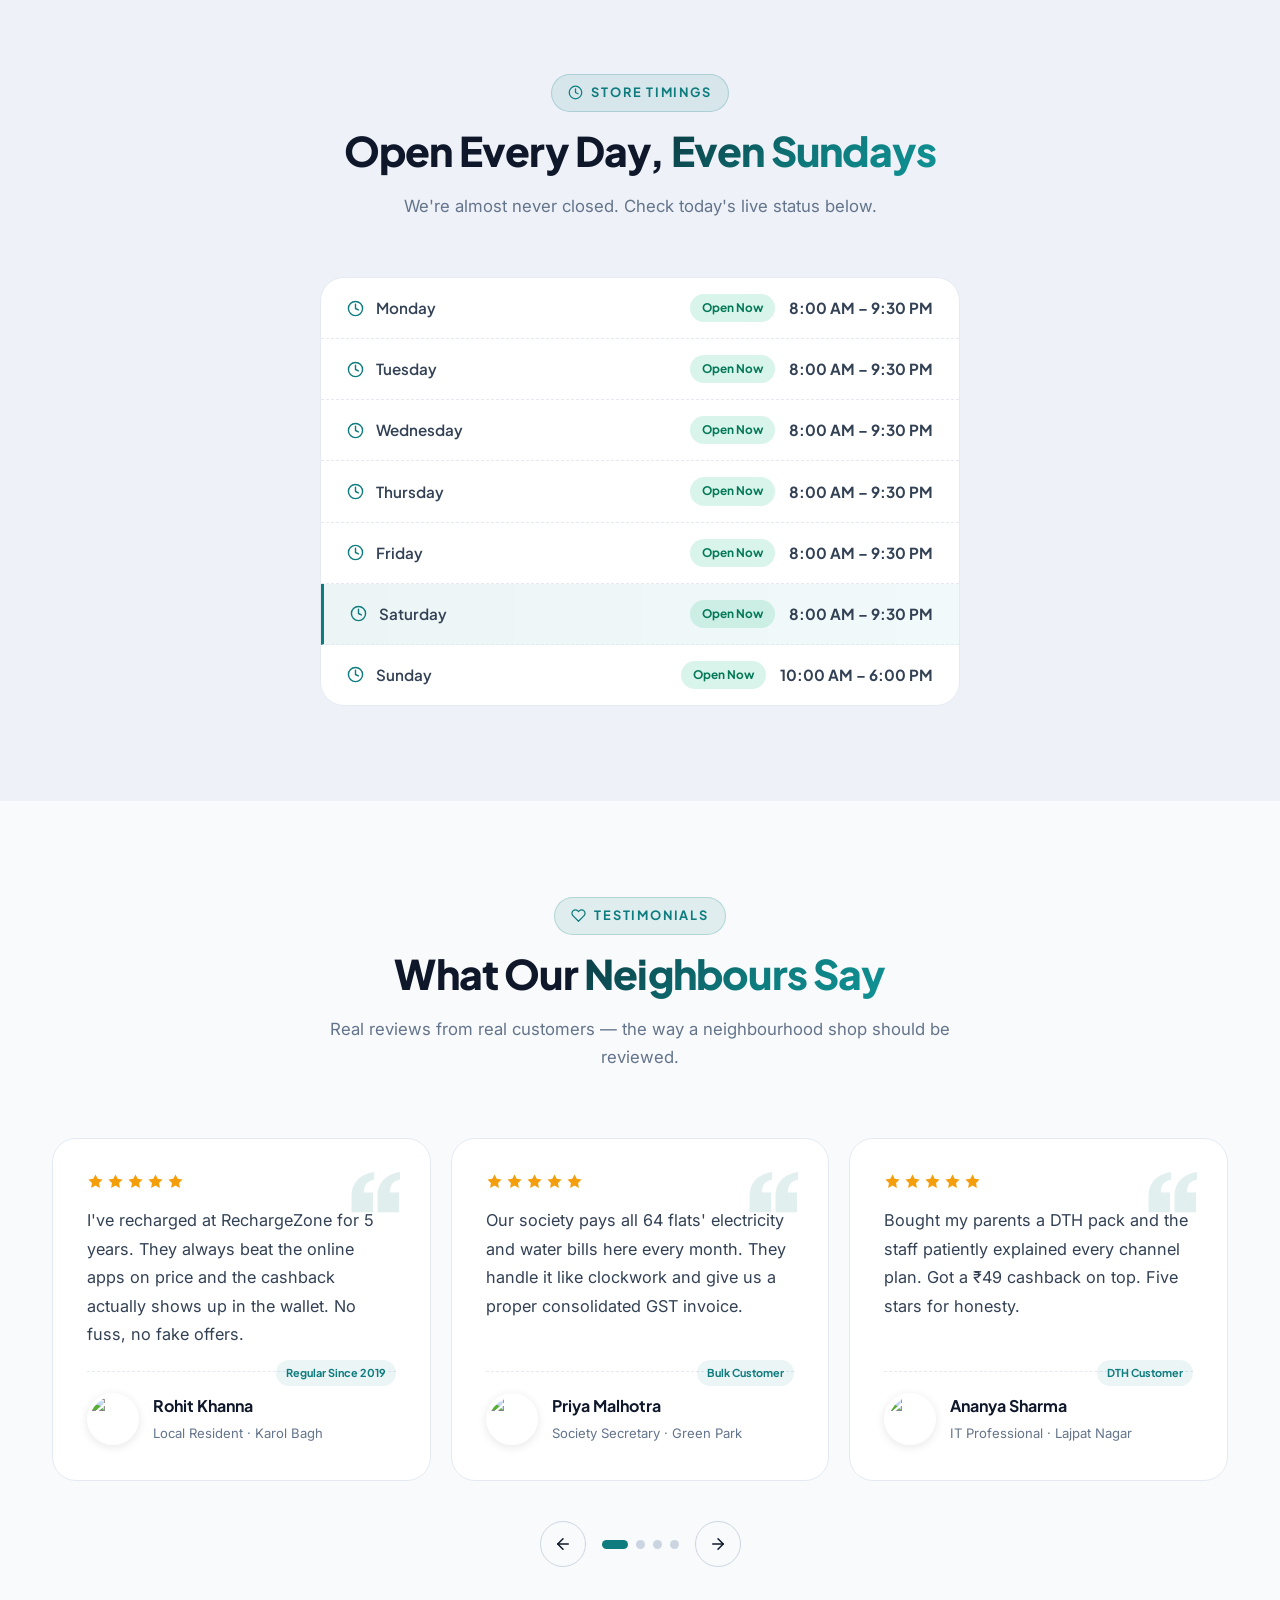
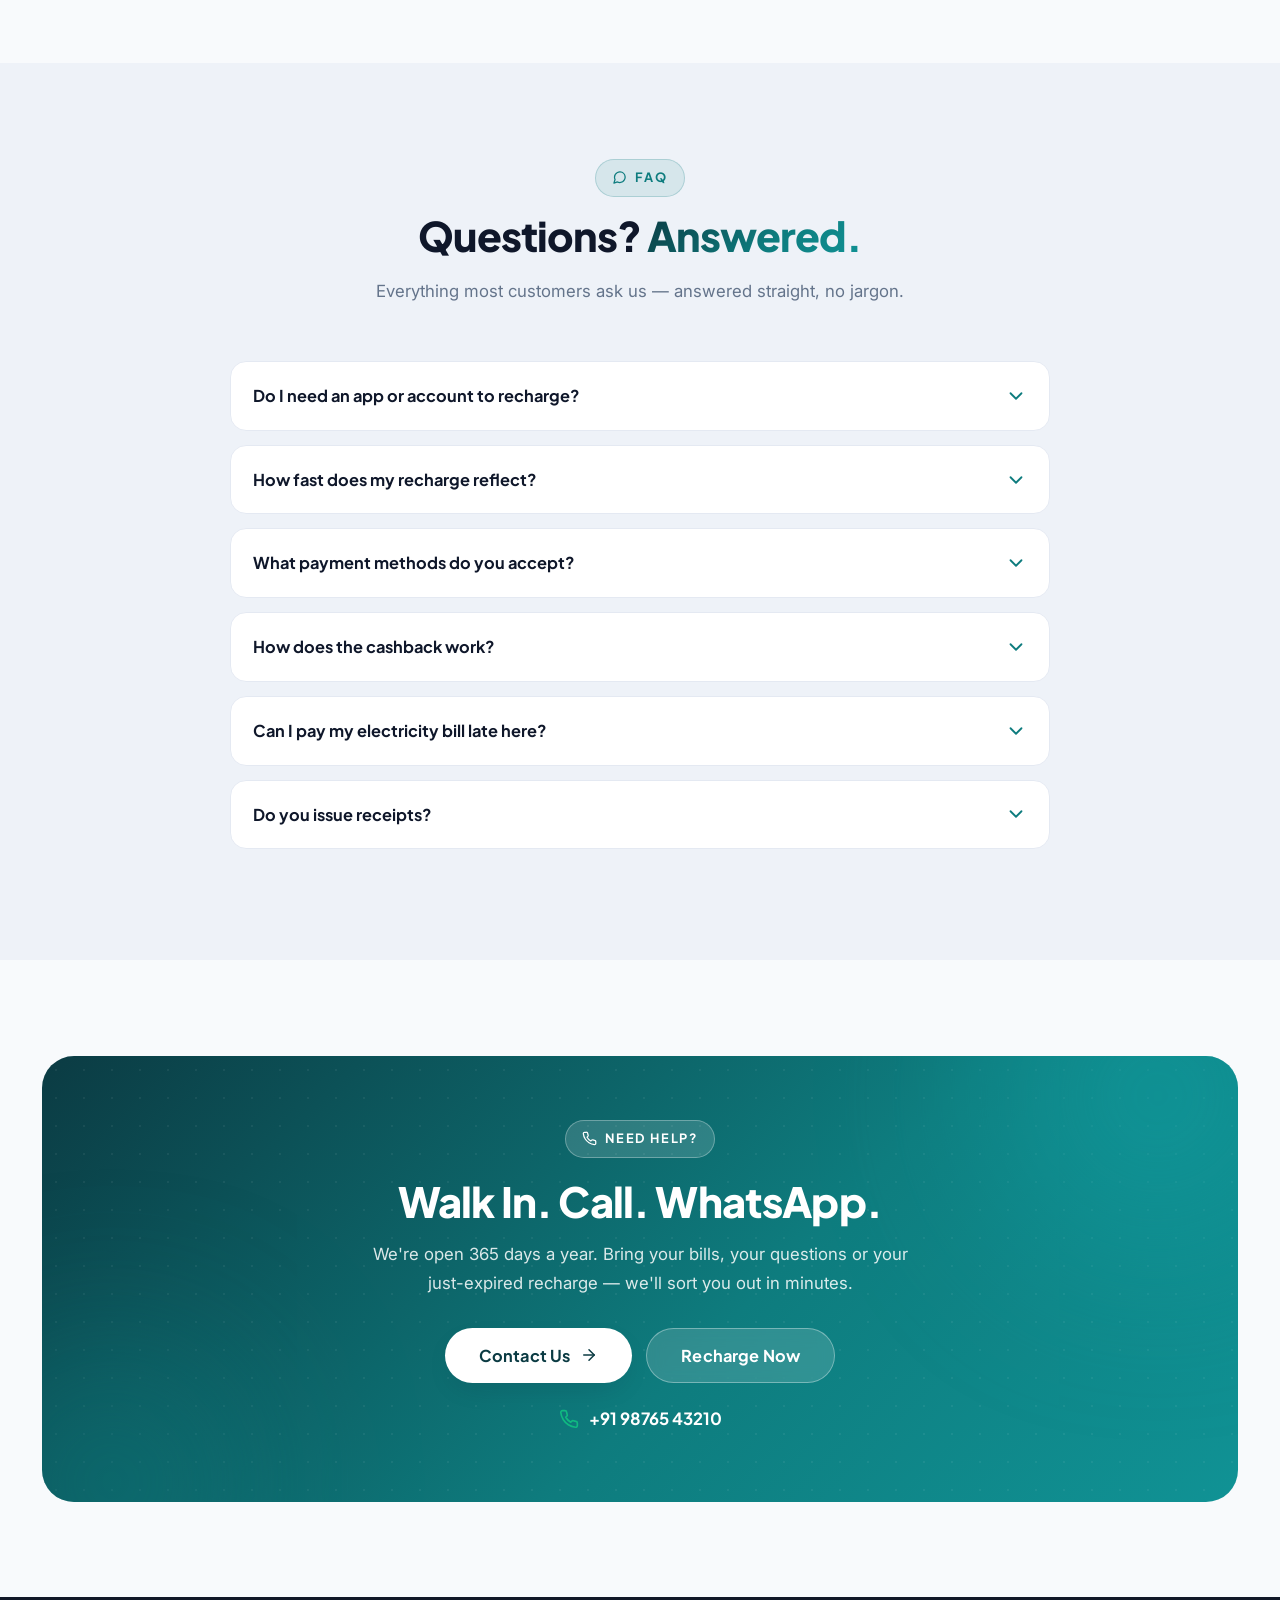
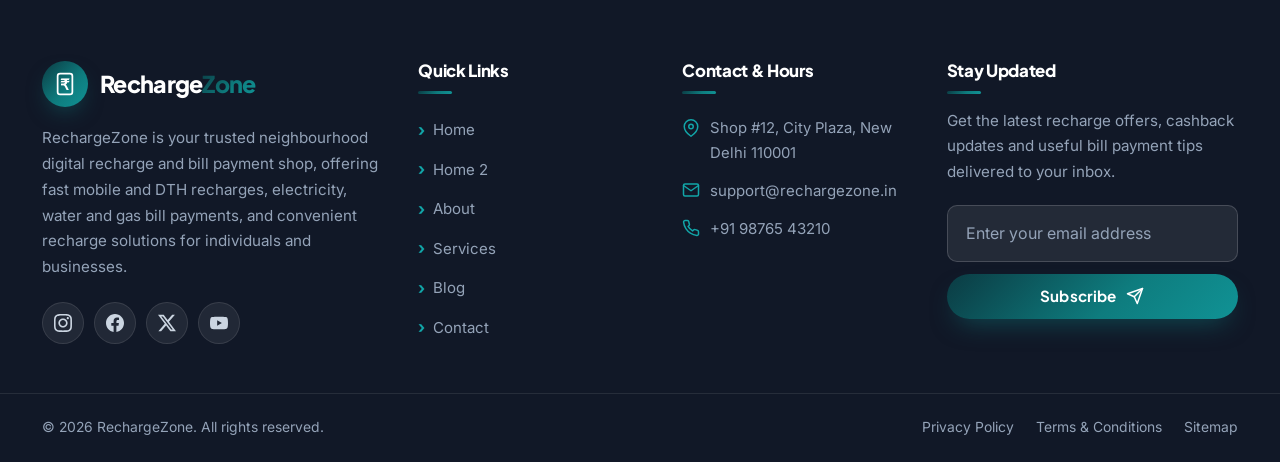
==== commit ca78a4ac: "t1" ====
--- a/index.html
+++ b/index.html
@@ -905,7 +905,7 @@
                   <div class="t-stars"><svg class="ic"><use href="#i-star"></use></svg><svg class="ic"><use href="#i-star"></use></svg><svg class="ic"><use href="#i-star"></use></svg><svg class="ic"><use href="#i-star"></use></svg><svg class="ic"><use href="#i-star"></use></svg></div>
                   <blockquote>I've recharged at RechargeZone for 5 years. They always beat the online apps on price and the cashback actually shows up in the wallet. No fuss, no fake offers.</blockquote>
                   <div class="t-person">
-                    <span class="avatar a1">RK</span>
+                    <span class="avatar"><img src="https://images.unsplash.com/photo-1507003211169-0a1dd7228f2d?auto=format&fit=crop&w=200&h=200&q=80&crop=face" alt="Rohit Khanna" loading="lazy"></span>
                     <div><strong>Rohit Khanna</strong><small>Local Resident · Karol Bagh</small></div>
                     <span class="t-tag">Regular Since 2019</span>
                   </div>
@@ -917,7 +917,7 @@
                   <div class="t-stars"><svg class="ic"><use href="#i-star"></use></svg><svg class="ic"><use href="#i-star"></use></svg><svg class="ic"><use href="#i-star"></use></svg><svg class="ic"><use href="#i-star"></use></svg><svg class="ic"><use href="#i-star"></use></svg></div>
                   <blockquote>Our society pays all 64 flats' electricity and water bills here every month. They handle it like clockwork and give us a proper consolidated GST invoice.</blockquote>
                   <div class="t-person">
-                    <span class="avatar a2">PM</span>
+                    <span class="avatar"><img src="https://images.unsplash.com/photo-1494790108377-be9c29b29330?auto=format&fit=crop&w=200&h=200&q=80&crop=face" alt="Priya Malhotra" loading="lazy"></span>
                     <div><strong>Priya Malhotra</strong><small>Society Secretary · Green Park</small></div>
                     <span class="t-tag">Bulk Customer</span>
                   </div>
@@ -929,7 +929,7 @@
                   <div class="t-stars"><svg class="ic"><use href="#i-star"></use></svg><svg class="ic"><use href="#i-star"></use></svg><svg class="ic"><use href="#i-star"></use></svg><svg class="ic"><use href="#i-star"></use></svg><svg class="ic"><use href="#i-star"></use></svg></div>
                   <blockquote>Bought my parents a DTH pack and the staff patiently explained every channel plan. Got a ₹49 cashback on top. Five stars for honesty.</blockquote>
                   <div class="t-person">
-                    <span class="avatar a3">AS</span>
+                    <span class="avatar"><img src="https://images.unsplash.com/photo-1438761681033-6461ffad8d80?auto=format&fit=crop&w=200&h=200&q=80&crop=face" alt="Ananya Sharma" loading="lazy"></span>
                     <div><strong>Ananya Sharma</strong><small>IT Professional · Lajpat Nagar</small></div>
                     <span class="t-tag">DTH Customer</span>
                   </div>
@@ -941,7 +941,7 @@
                   <div class="t-stars"><svg class="ic"><use href="#i-star"></use></svg><svg class="ic"><use href="#i-star"></use></svg><svg class="ic"><use href="#i-star"></use></svg><svg class="ic"><use href="#i-star"></use></svg><svg class="ic"><use href="#i-star"></use></svg></div>
                   <blockquote>I travel a lot and always pay my IGL bill from here via WhatsApp. They send the receipt instantly. Saved me from two disconnections already!</blockquote>
                   <div class="t-person">
-                    <span class="avatar a4">VC</span>
+                    <span class="avatar"><img src="https://images.unsplash.com/photo-1500648767791-00dcc994a43e?auto=format&fit=crop&w=200&h=200&q=80&crop=face" alt="Vikram Chaudhary" loading="lazy"></span>
                     <div><strong>Vikram Chaudhary</strong><small>Sales Executive · Dwarka</small></div>
                     <span class="t-tag">WhatsApp Customer</span>
                   </div>
@@ -953,7 +953,7 @@
                   <div class="t-stars"><svg class="ic"><use href="#i-star"></use></svg><svg class="ic"><use href="#i-star"></use></svg><svg class="ic"><use href="#i-star"></use></svg><svg class="ic"><use href="#i-star"></use></svg><svg class="ic"><use href="#i-star"></use></svg></div>
                   <blockquote>Small shop energy with a big-company system. Receipts on SMS, printed bills, honest change and genuinely kind people. Rare find.</blockquote>
                   <div class="t-person">
-                    <span class="avatar a1">NM</span>
+                    <span class="avatar"><img src="https://images.unsplash.com/photo-1534528741775-53994a69daeb?auto=format&fit=crop&w=200&h=200&q=80&crop=face" alt="Neha Mehta" loading="lazy"></span>
                     <div><strong>Neha Mehta</strong><small>Teacher · Defence Colony</small></div>
                     <span class="t-tag">Regular Since 2021</span>
                   </div>
@@ -965,7 +965,7 @@
                   <div class="t-stars"><svg class="ic"><use href="#i-star"></use></svg><svg class="ic"><use href="#i-star"></use></svg><svg class="ic"><use href="#i-star"></use></svg><svg class="ic"><use href="#i-star"></use></svg><svg class="ic"><use href="#i-star"></use></svg></div>
                   <blockquote>As a DTH reseller I recharge 40+ accounts a day here. Wholesale pricing, GST invoices and zero downtime in three years. Unbeatable.</blockquote>
                   <div class="t-person">
-                    <span class="avatar a3">SR</span>
+                    <span class="avatar"><img src="https://images.unsplash.com/photo-1472099645785-5658abf4ff4e?auto=format&fit=crop&w=200&h=200&q=80&crop=face" alt="Suresh Rathi" loading="lazy"></span>
                     <div><strong>Suresh Rathi</strong><small>Electronics Reseller · Paharganj</small></div>
                     <span class="t-tag">Reseller Partner</span>
                   </div>
--- a/assets/css/style.css
+++ b/assets/css/style.css
@@ -730,7 +730,8 @@
 .t-stars .ic { width: 17px; height: 17px; fill: currentColor; stroke: none; }
 .t-inner blockquote { font-size: 1.02rem; color: var(--text-2); margin: 0 0 22px; line-height: 1.75; flex-grow: 1; }
 .t-person { display: flex; align-items: center; gap: 14px; border-top: 1px dashed var(--border); padding-top: 20px; position: relative; margin-top: auto; }
-.t-person .avatar { width: 52px; height: 52px; border-radius: 50%; display: grid; place-items: center; font-family: var(--font-head); font-weight: 800; color: #fff; }
+.t-person .avatar { width: 52px; height: 52px; min-width: 52px; min-height: 52px; border-radius: 50%; display: grid; place-items: center; font-family: var(--font-head); font-weight: 800; color: #fff; overflow: hidden; flex: none; border: 2px solid var(--bg-surface); box-shadow: 0 2px 10px rgba(15,23,42,.10); background: #fff; }
+.t-person .avatar img { width: 100%; height: 100%; object-fit: cover; object-position: center; display: block; border-radius: 50%; }
 .t-person strong { font-family: var(--font-head); color: var(--text-1); display: block; font-size: 1rem; }
 .t-person small { color: var(--text-3); font-size: .82rem; }
 .t-person .t-tag { position: absolute; top: -12px; right: 0; font-size: .68rem; font-family: var(--font-head); font-weight: 700; color: var(--violet); background: rgba(14,124,126,.08); padding: 4px 10px; border-radius: var(--radius-full); margin: 0; }
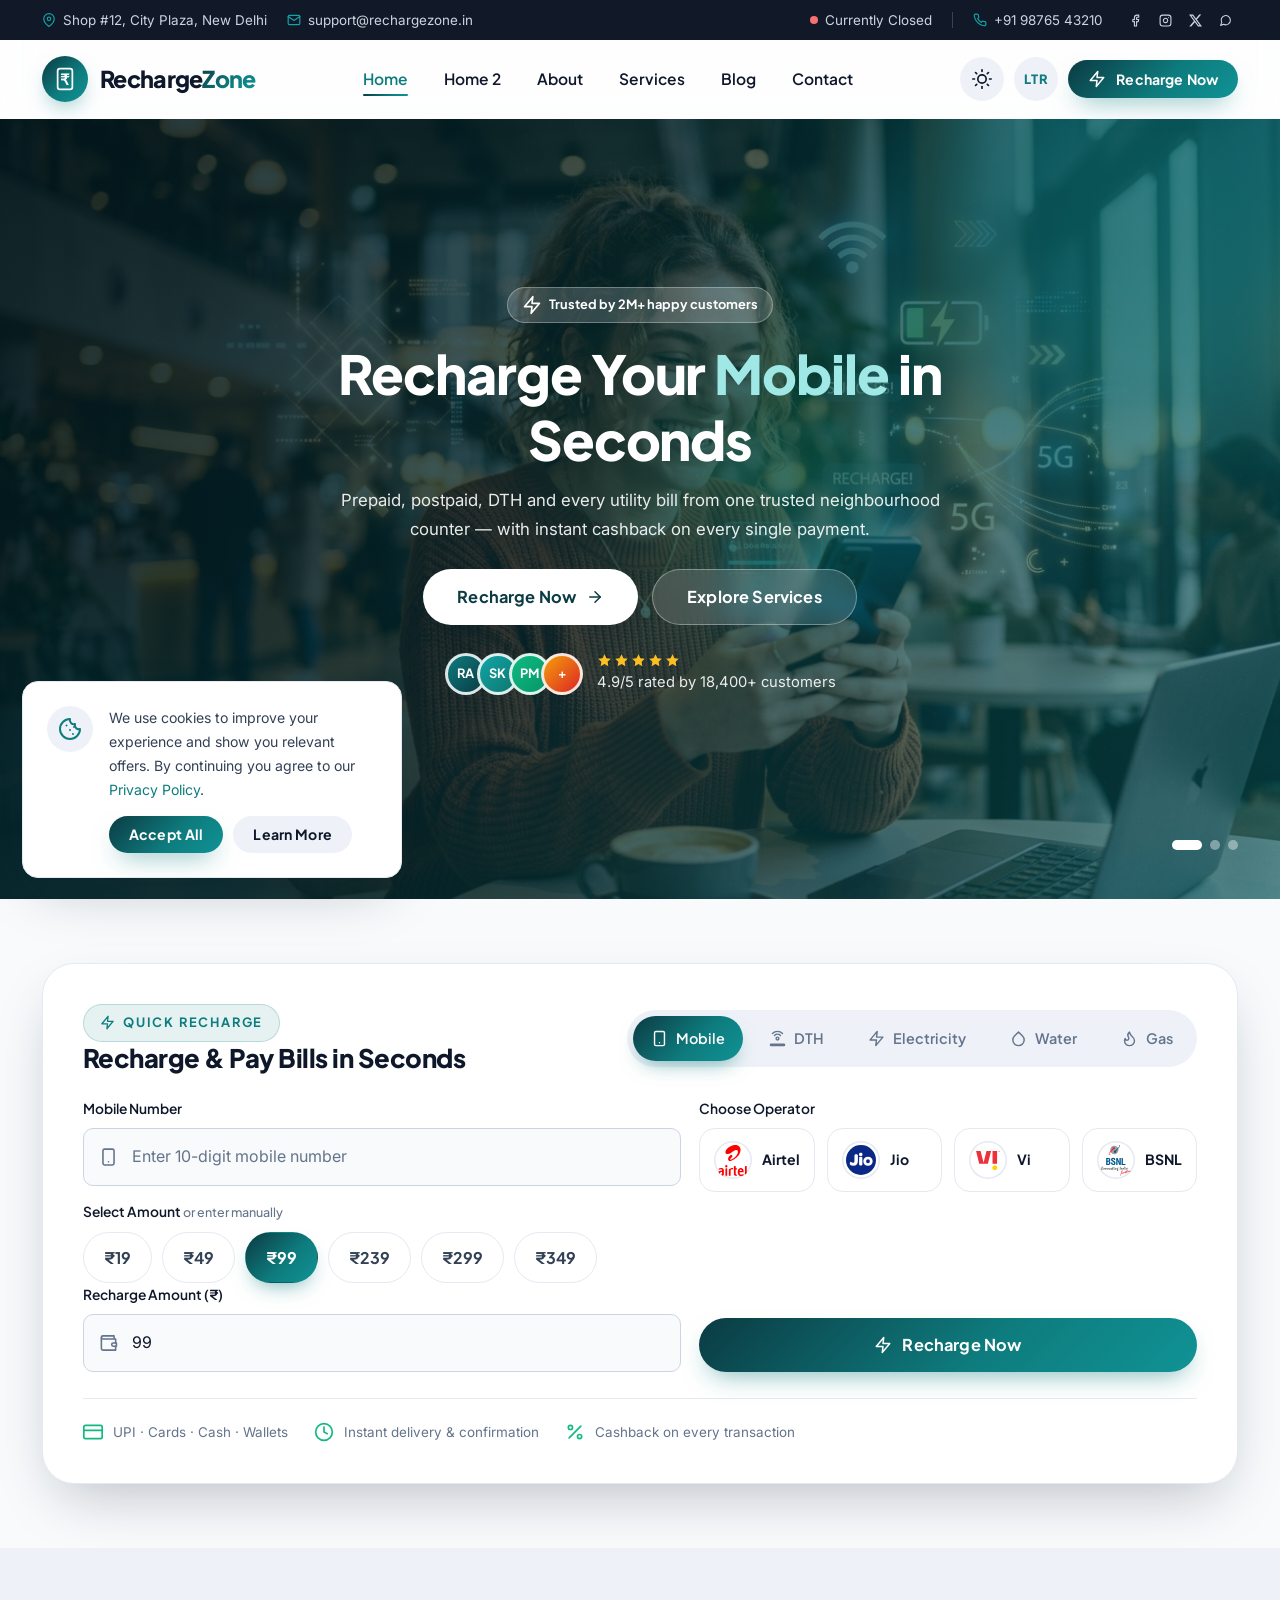
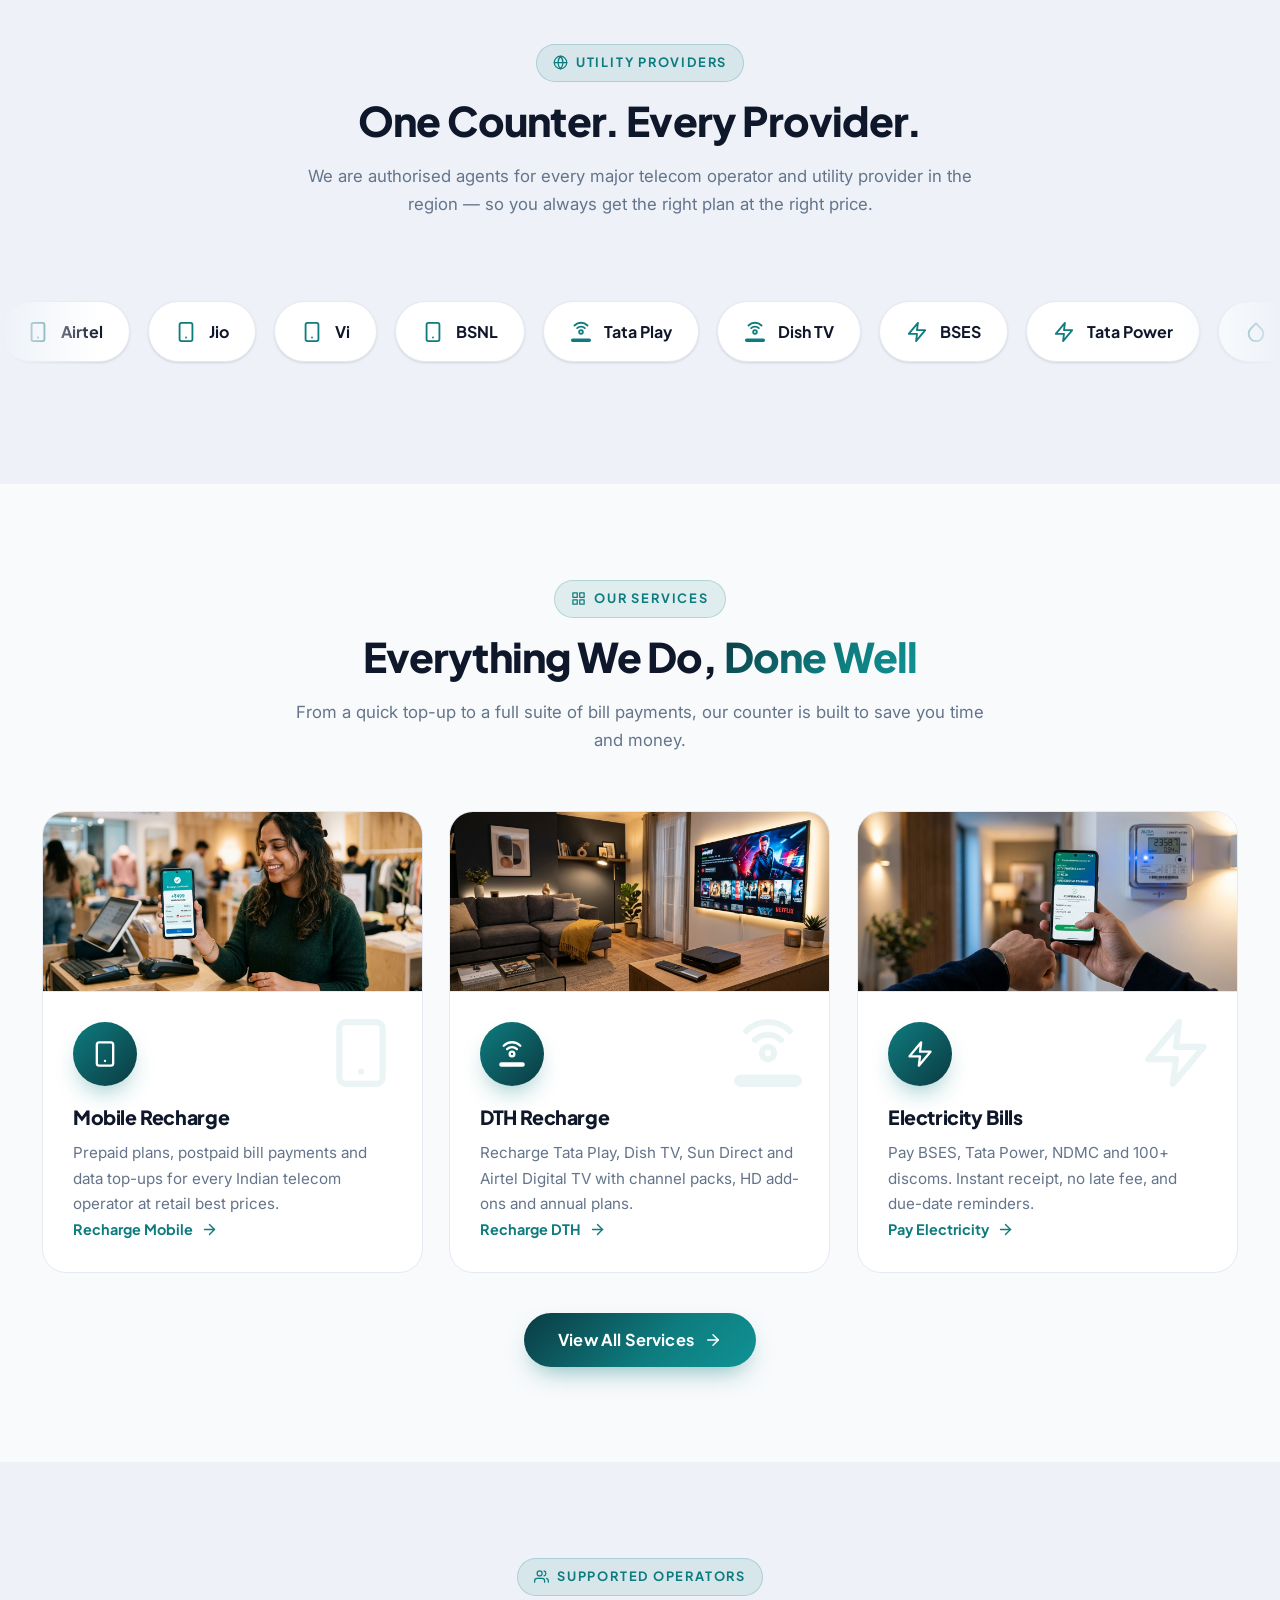
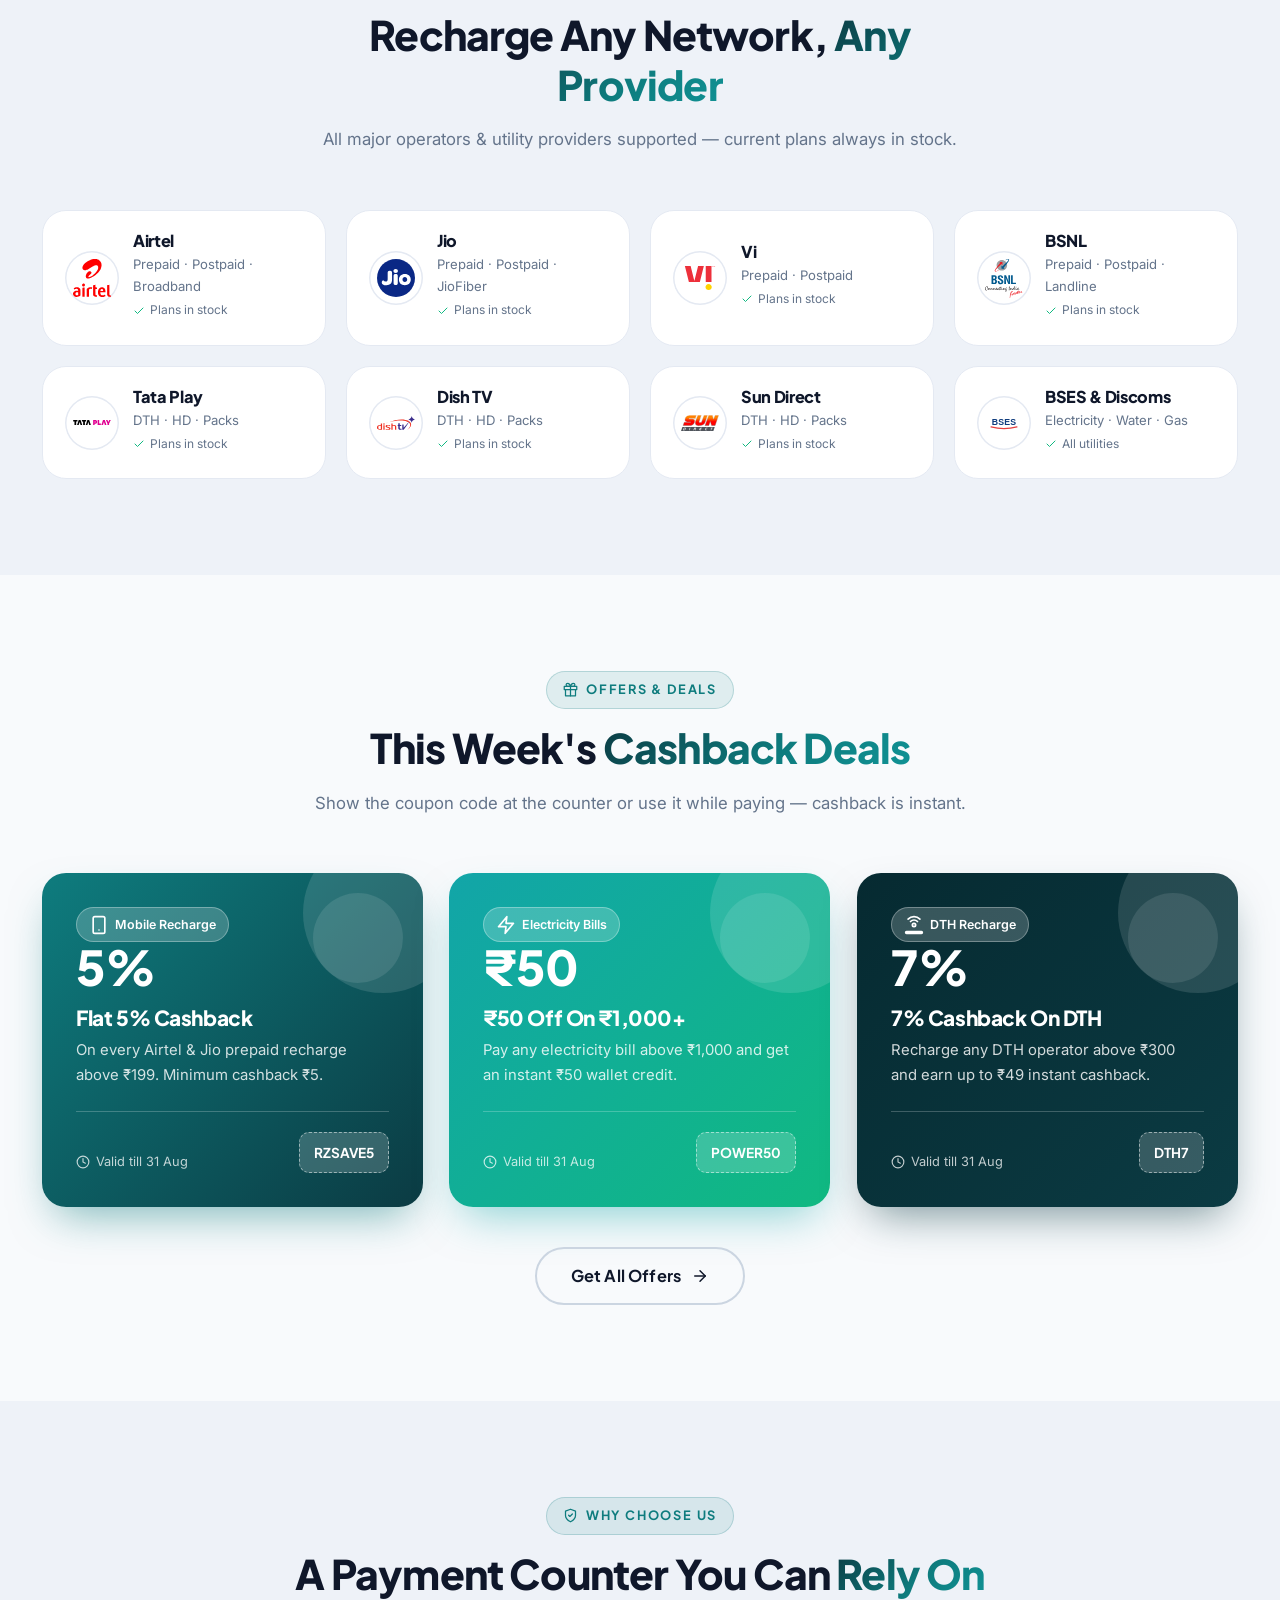
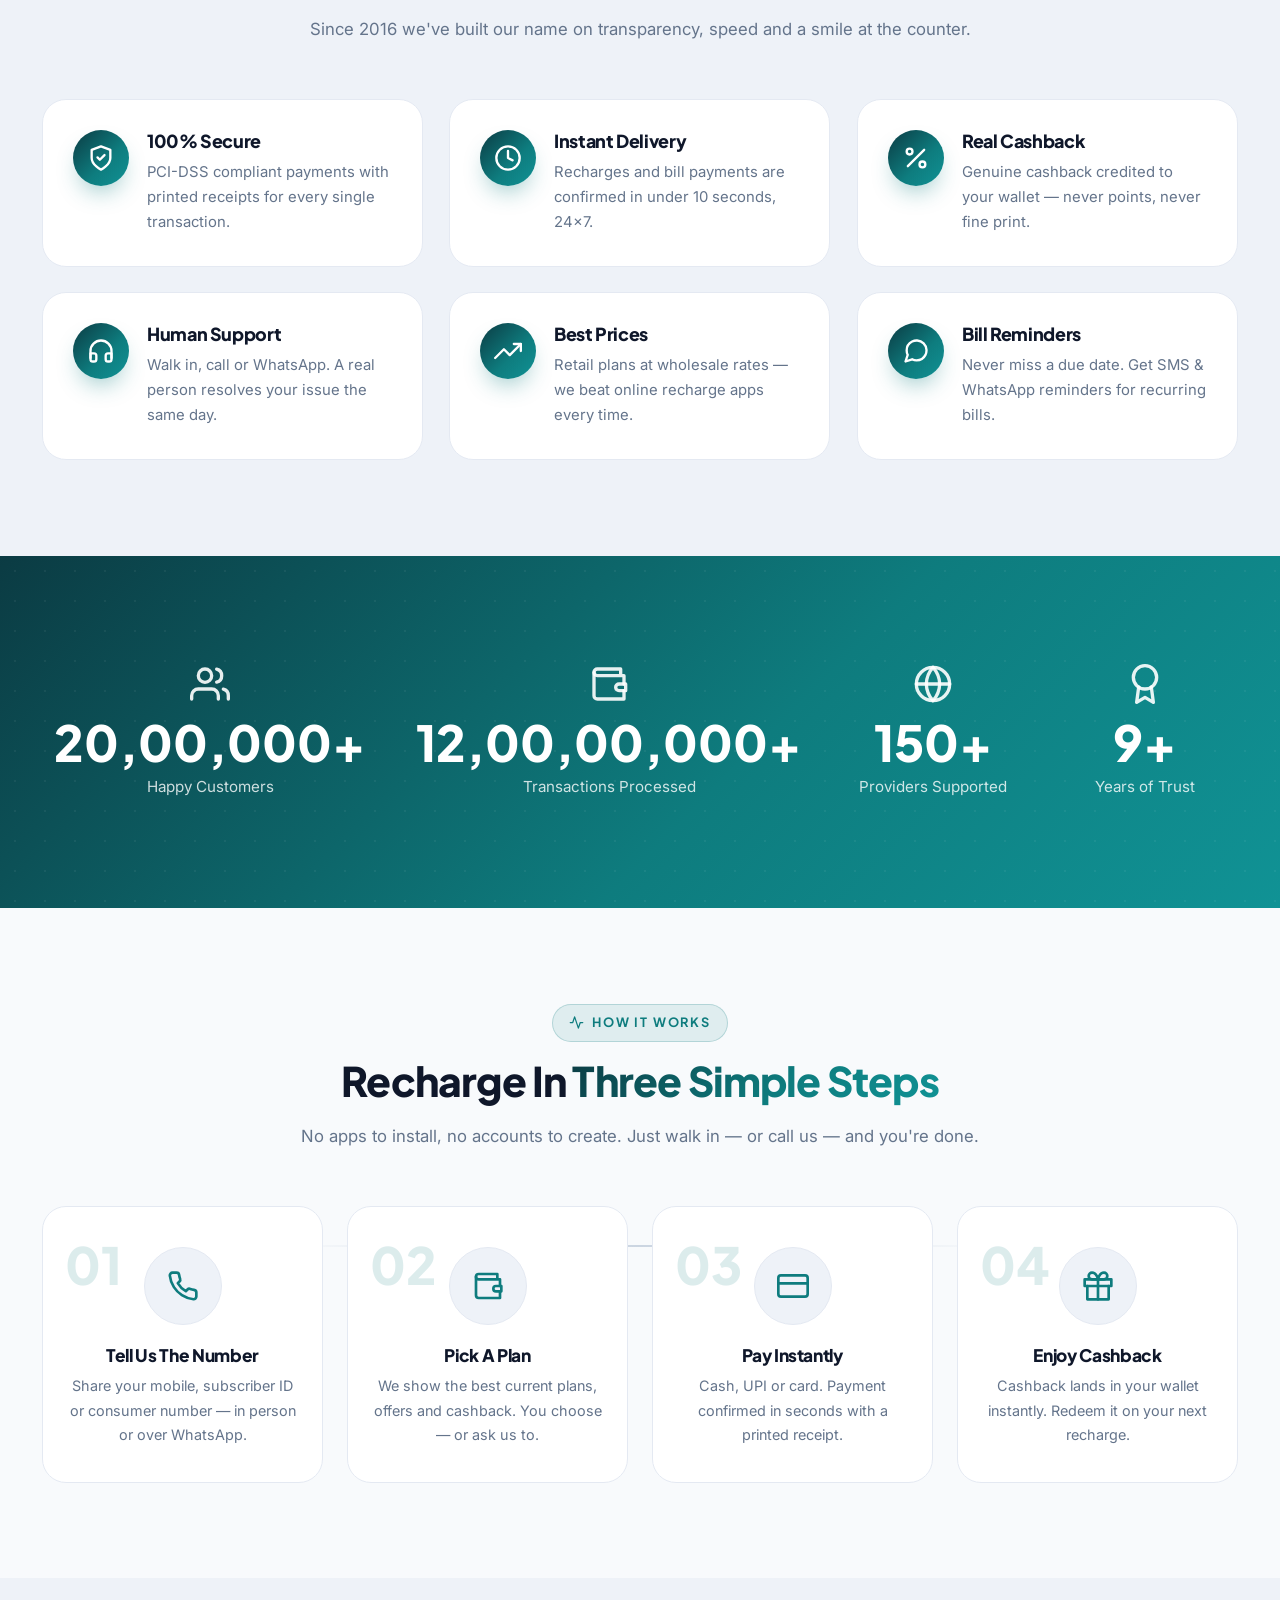
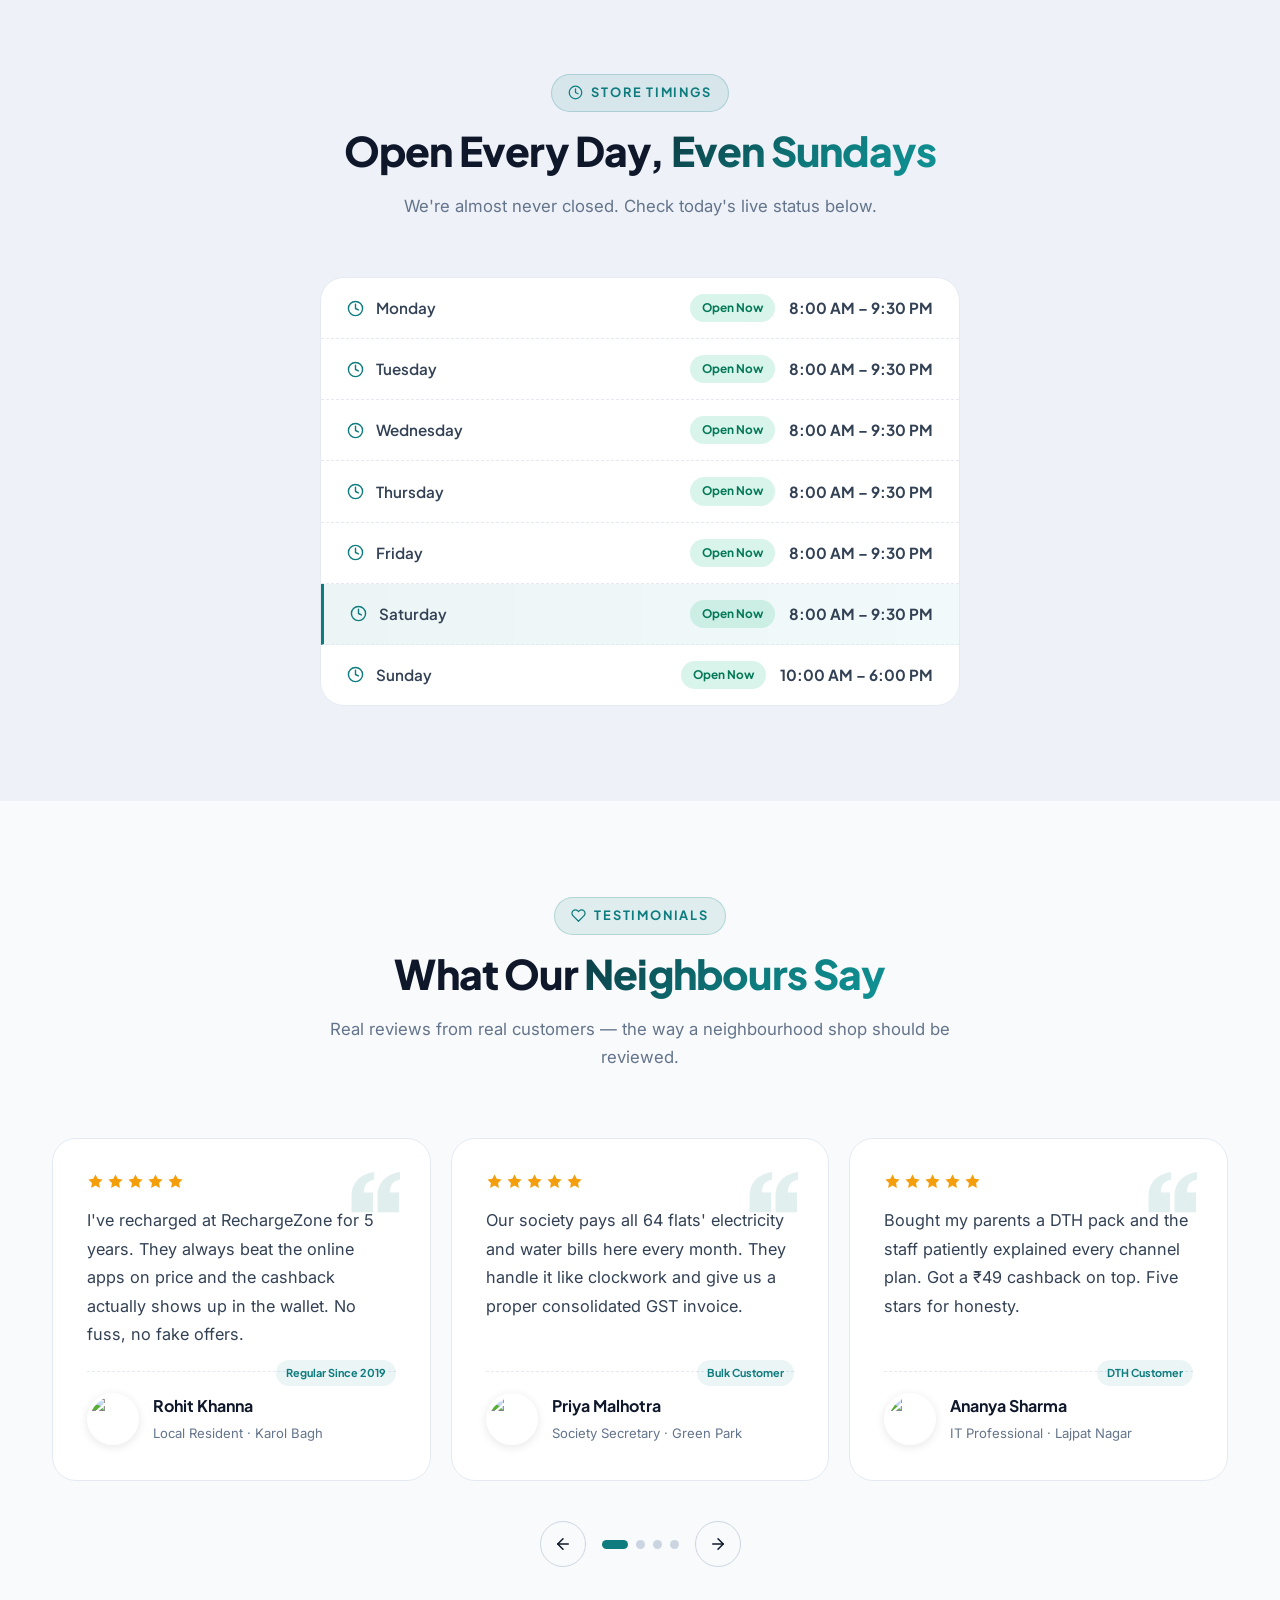
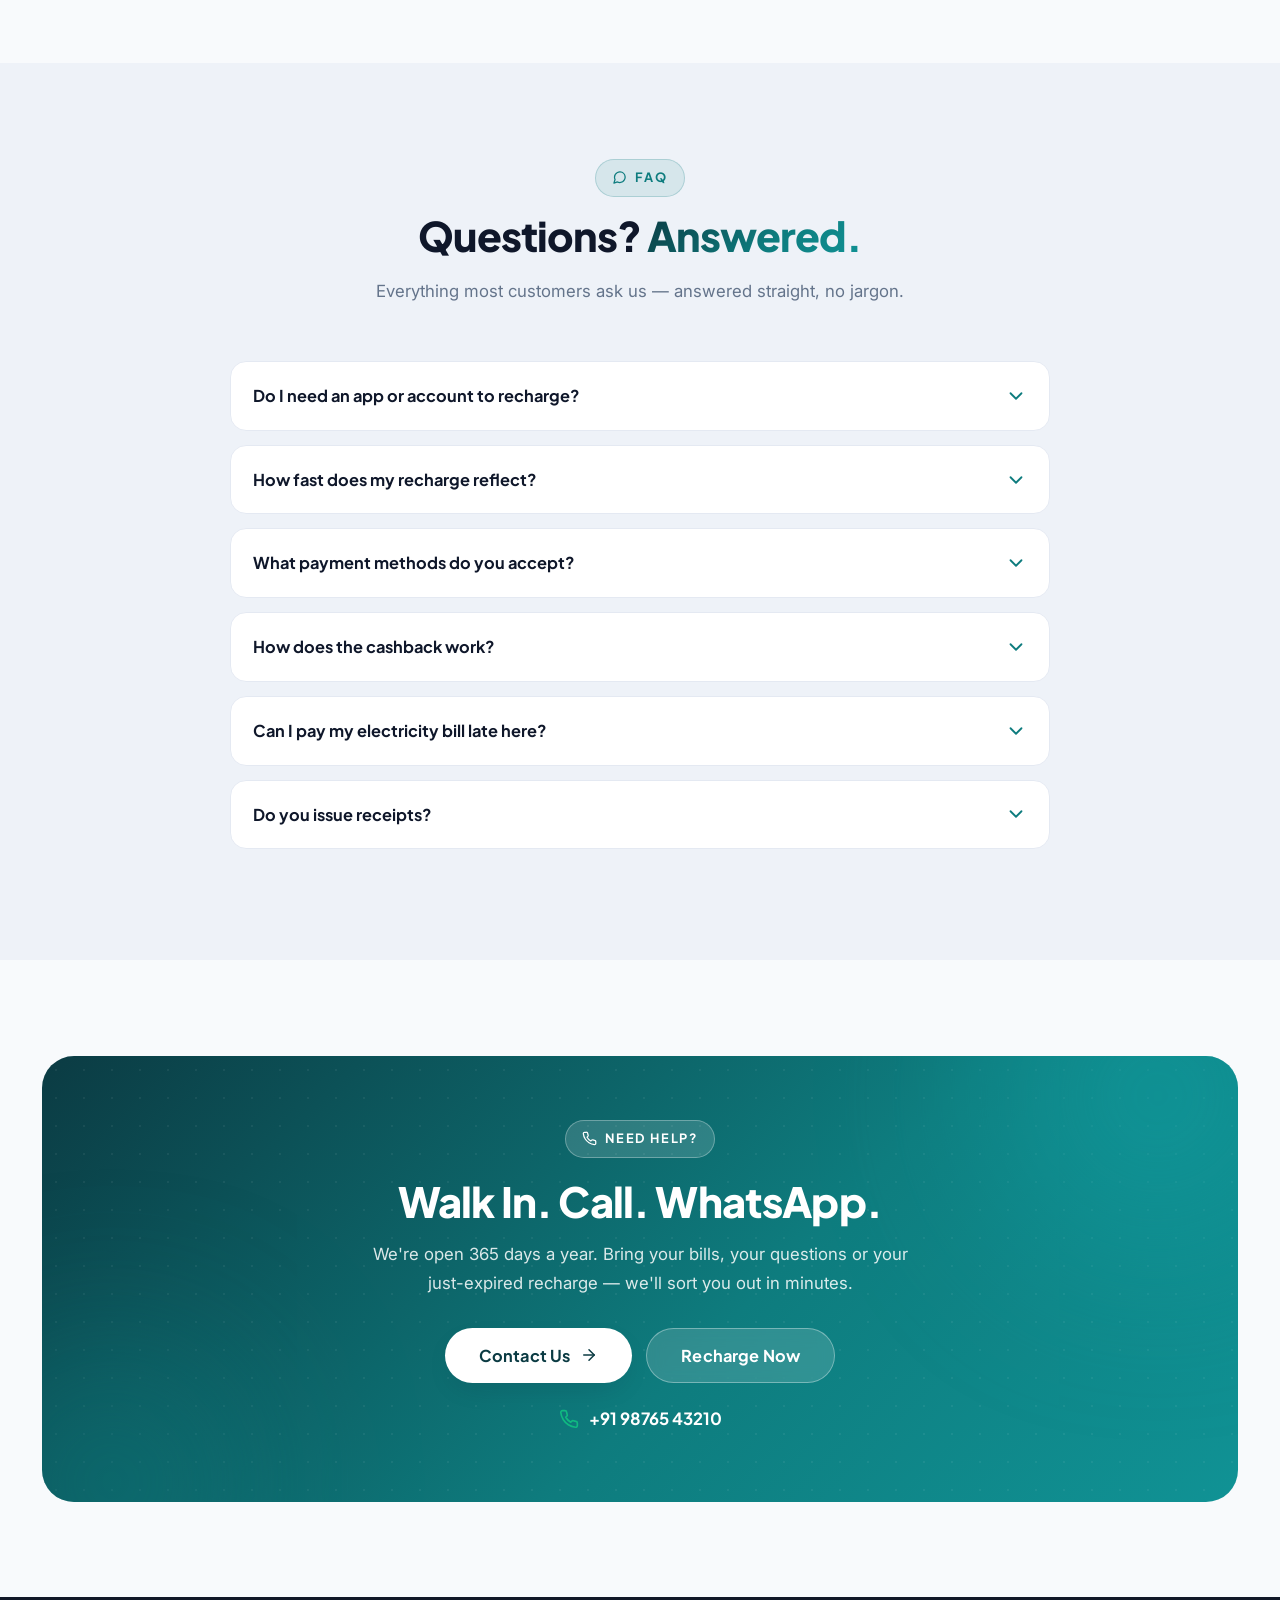
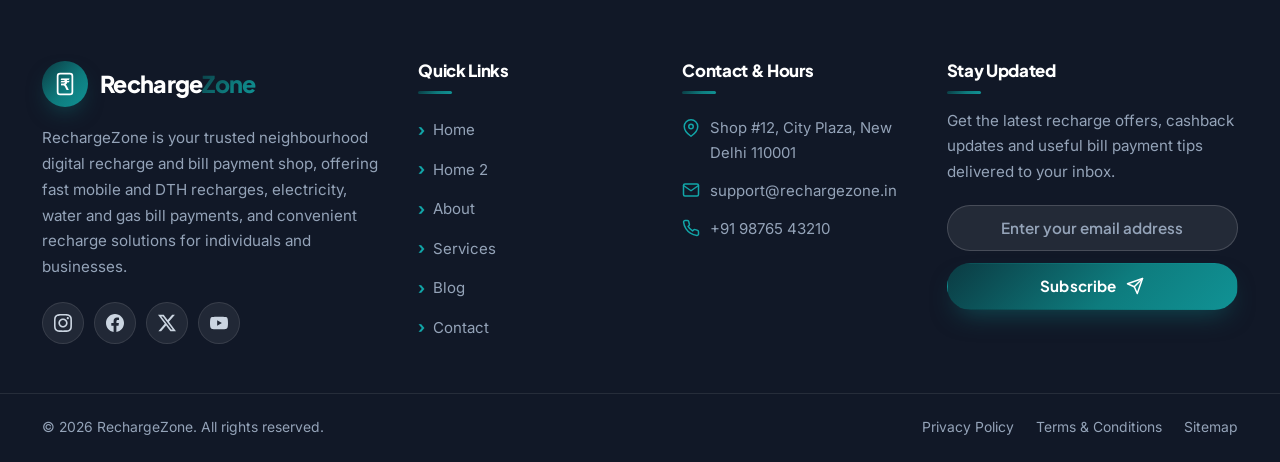
==== commit 43e81a09: "X" ====
--- a/index.html
+++ b/index.html
@@ -76,7 +76,7 @@
     <symbol id="i-facebook" viewBox="0 0 24 24" fill="none" stroke="currentColor" stroke-width="2" stroke-linecap="round" stroke-linejoin="round"><path d="M18 2h-3a5 5 0 0 0-5 5v3H7v4h3v8h4v-8h3l1-4h-4V7a1 1 0 0 1 1-1h3z"/></symbol>
     <symbol id="i-instagram" viewBox="0 0 24 24" fill="none" stroke="currentColor" stroke-width="2" stroke-linecap="round" stroke-linejoin="round"><rect x="2" y="2" width="20" height="20" rx="5"/><path d="M16 11.37A4 4 0 1 1 12.63 8 4 4 0 0 1 16 11.37z"/><line x1="17.5" y1="6.5" x2="17.51" y2="6.5"/></symbol>
     <symbol id="i-linkedin" viewBox="0 0 24 24" fill="none" stroke="currentColor" stroke-width="2" stroke-linecap="round" stroke-linejoin="round"><path d="M16 8a6 6 0 0 1 6 6v7h-4v-7a2 2 0 0 0-2-2 2 2 0 0 0-2 2v7h-4V9h4v1.5A6 6 0 0 1 16 8z"/><rect x="2" y="9" width="4" height="12"/><circle cx="4" cy="4" r="2"/></symbol>
-    <symbol id="i-twitter" viewBox="0 0 24 24" fill="none" stroke="currentColor" stroke-width="2" stroke-linecap="round" stroke-linejoin="round"><path d="M23 3a10.9 10.9 0 0 1-3.14 1.53 4.48 4.48 0 0 0-7.86 3v1A10.66 10.66 0 0 1 3 4s-4 9 5 13a11.64 11.64 0 0 1-7 2c9 5 20 0 20-11.5a4.5 4.5 0 0 0-.08-.83A7.72 7.72 0 0 0 23 3z"/></symbol>
+    <symbol id="i-twitter" viewBox="0 0 24 24" fill="currentColor" stroke="none"><path d="M18.9 1.15h3.68l-8.04 9.19L24 22.85h-7.41l-5.8-7.58-6.64 7.58H.47l8.6-9.83L0 1.15h7.59l5.24 6.93zm-1.29 19.5h2.04L6.49 3.24H4.3z"/></symbol>
     <symbol id="i-whatsapp" viewBox="0 0 24 24" fill="none" stroke="currentColor" stroke-width="2" stroke-linecap="round" stroke-linejoin="round"><path d="M21 11.5a8.5 8.5 0 0 1-12.4 7.5L3 21l2-5.6a8.5 8.5 0 1 1 16-3.9z"/></symbol>
     <symbol id="i-youtube" viewBox="0 0 24 24" fill="none" stroke="currentColor" stroke-width="2" stroke-linecap="round" stroke-linejoin="round"><path d="M22.54 6.42a2.78 2.78 0 0 0-1.95-2C18.88 4 12 4 12 4s-6.88 0-8.59.46a2.78 2.78 0 0 0-1.95 2A29 29 0 0 0 1 11.75a29 29 0 0 0 .46 5.33A2.78 2.78 0 0 0 3.4 19c1.72.46 8.6.46 8.6.46s6.88 0 8.59-.46a2.78 2.78 0 0 0 1.95-2 29 29 0 0 0 .46-5.25 29 29 0 0 0-.46-5.33z"/><polygon points="9.75 15.02 15.5 11.75 9.75 8.48 9.75 15.02"/></symbol>
     <symbol id="i-ig" viewBox="0 0 24 24" fill="currentColor" stroke="none"><path d="M12 0C8.74 0 8.333.015 7.053.072 5.775.132 4.905.333 4.14.63c-.789.306-1.459.717-2.126 1.384S.935 3.35.63 4.14C.333 4.905.131 5.775.072 7.053.012 8.333 0 8.74 0 12s.015 3.667.072 4.947c.06 1.277.261 2.148.558 2.913.306.788.717 1.459 1.384 2.126.667.666 1.336 1.079 2.126 1.384.766.296 1.636.499 2.913.558C8.333 23.988 8.74 24 12 24s3.667-.015 4.947-.072c1.277-.06 2.148-.262 2.913-.558.788-.306 1.459-.718 2.126-1.384.666-.667 1.079-1.337 1.384-2.126.296-.765.499-1.636.558-2.913.06-1.28.072-1.687.072-4.947s-.015-3.667-.072-4.947c-.06-1.277-.262-2.149-.558-2.913-.306-.789-.718-1.459-1.384-2.126C21.319 1.347 20.649.935 19.86.63c-.765-.297-1.636-.499-2.913-.558C15.667.012 15.26 0 12 0zm0 2.16c3.203 0 3.585.016 4.85.071 1.17.055 1.805.249 2.227.415.562.217.96.477 1.382.896.419.42.679.819.896 1.381.164.422.36 1.057.413 2.227.057 1.266.07 1.646.07 4.85s-.015 3.585-.074 4.85c-.061 1.17-.256 1.805-.421 2.227-.224.562-.479.96-.899 1.382-.419.419-.824.679-1.38.896-.42.164-1.065.36-2.235.413-1.274.057-1.649.07-4.859.07-3.211 0-3.586-.015-4.859-.074-1.171-.061-1.816-.256-2.236-.421-.569-.224-.96-.479-1.379-.899-.421-.419-.69-.824-.9-1.38-.165-.42-.359-1.065-.42-2.235-.045-1.26-.061-1.649-.061-4.844 0-3.196.016-3.586.061-4.861.061-1.17.255-1.814.42-2.234.21-.57.479-.96.9-1.381.419-.419.81-.689 1.379-.898.42-.166 1.051-.361 2.221-.421 1.275-.045 1.65-.06 4.859-.06l.045.03zm0 3.678c-3.405 0-6.162 2.76-6.162 6.162 0 3.405 2.76 6.162 6.162 6.162 3.405 0 6.162-2.76 6.162-6.162 0-3.405-2.76-6.162-6.162-6.162zM12 16c-2.21 0-4-1.79-4-4s1.79-4 4-4 4 1.79 4 4-1.79 4-4 4zm7.846-10.405c0 .795-.646 1.44-1.44 1.44-.795 0-1.44-.646-1.44-1.44 0-.794.646-1.439 1.44-1.439.793-.001 1.44.645 1.44 1.439z"/></symbol>
--- a/assets/css/style.css
+++ b/assets/css/style.css
@@ -746,15 +746,192 @@
 .t-dots button.is-active { width: 26px; background: var(--violet); }
 
 /* ---------- Pricing ---------- */
-.pricing-grid { display: grid; grid-template-columns: repeat(3, 1fr); gap: 26px; align-items: stretch; }
-.price-card { display: flex; flex-direction: column; position: relative; overflow: hidden; }
-.price-card .plan-badge { position: absolute; top: 20px; right: 20px; background: var(--grad-cyan); color: #FFFFFF; font-family: var(--font-head); font-weight: 800; font-size: .7rem; padding: 5px 12px; border-radius: var(--radius-full); text-transform: uppercase; letter-spacing: 0.05em; }
-[dir="rtl"] .price-card .plan-badge { right: auto; left: 20px; }
-.price-card.featured { border-color: transparent; background: var(--grad-primary); color: #fff; box-shadow: 0 26px 60px -18px rgba(14,124,126,.6); }
+.pricing-grid { display: grid; grid-template-columns: repeat(3, 1fr); gap: 26px; align-items: stretch; padding-top: 14px; }
+.price-card { display: flex; flex-direction: column; position: relative; overflow: visible; }
+.price-card .plan-badge {
+  position: absolute;
+  top: 0;
+  left: 50%;
+  transform: translate(-50%, -50%);
+  background: var(--grad-cyan);
+  color: #FFFFFF;
+  font-family: var(--font-head);
+  font-weight: 800;
+  font-size: .74rem;
+  padding: 6px 18px;
+  border-radius: var(--radius-full);
+  text-transform: uppercase;
+  letter-spacing: 0.08em;
+  white-space: nowrap;
+  box-shadow: 0 4px 16px rgba(18, 165, 168, 0.4);
+  border: 1.5px solid rgba(255, 255, 255, 0.5);
+  z-index: 10;
+}
+[dir="rtl"] .price-card .plan-badge { left: 50%; right: auto; transform: translate(-50%, -50%); }
+
+/* ---------- Wallet Perks Section (Home 2) ---------- */
+.wallet-grid {
+  display: grid;
+  grid-template-columns: repeat(2, 1fr);
+  gap: 26px;
+  align-items: stretch;
+}
+.wallet-card {
+  display: flex;
+  flex-direction: column;
+  padding: 32px 30px;
+  border-radius: var(--radius-lg);
+  position: relative;
+  transition: transform .4s var(--ease), box-shadow .4s var(--ease), border-color .4s;
+}
+.wallet-card:hover {
+  transform: translateY(-6px);
+  box-shadow: var(--shadow-lg);
+  border-color: rgba(14, 124, 126, 0.35);
+}
+.wallet-badge-hot {
+  position: absolute;
+  top: -12px;
+  right: 28px;
+  background: var(--grad-primary);
+  color: #FFFFFF;
+  font-family: var(--font-head);
+  font-weight: 800;
+  font-size: .72rem;
+  padding: 5px 14px;
+  border-radius: var(--radius-full);
+  text-transform: uppercase;
+  letter-spacing: 0.08em;
+  box-shadow: 0 4px 14px rgba(14, 124, 126, 0.3);
+  border: 1px solid rgba(255, 255, 255, 0.3);
+}
+[dir="rtl"] .wallet-badge-hot { right: auto; left: 28px; }
+.wallet-card-head {
+  display: flex;
+  align-items: center;
+  justify-content: space-between;
+  gap: 14px;
+  margin-bottom: 20px;
+}
+.wallet-card-ic {
+  width: 52px;
+  height: 52px;
+  border-radius: 50%;
+  display: grid;
+  place-items: center;
+  flex: none;
+  box-shadow: 0 8px 20px -6px rgba(14, 124, 126, 0.35);
+}
+.wallet-card-ic .ic { width: 24px; height: 24px; }
+.wallet-tag {
+  font-family: var(--font-head);
+  font-weight: 700;
+  font-size: .78rem;
+  padding: 6px 13px;
+  border-radius: var(--radius-full);
+  display: inline-flex;
+  align-items: center;
+  gap: 6px;
+}
+.wallet-tag .ic {
+  width: 14px;
+  height: 14px;
+  flex: none;
+}
+.tag-cyan { background: rgba(18, 165, 168, 0.12); color: var(--violet); }
+.tag-mint { background: rgba(16, 185, 129, 0.12); color: #059669; }
+.tag-purple { background: rgba(139, 92, 246, 0.12); color: #7C3AED; }
+.wallet-card h3 {
+  font-size: 1.25rem;
+  margin-bottom: 10px;
+  line-height: 1.35;
+}
+.wallet-card p {
+  color: var(--text-3);
+  font-size: .94rem;
+  line-height: 1.6;
+  margin-bottom: 20px;
+  flex: 1;
+}
+.wallet-check-list {
+  display: flex;
+  flex-direction: column;
+  gap: 10px;
+  border-top: 1px dashed var(--border);
+  padding-top: 18px;
+  margin-top: auto;
+}
+.wallet-card.featured .wallet-check-list {
+  border-color: rgba(255, 255, 255, 0.2);
+}
+.wallet-check-list li {
+  display: flex;
+  align-items: center;
+  gap: 10px;
+  font-size: .88rem;
+  color: var(--text-2);
+}
+.wallet-card.featured .wallet-check-list li {
+  color: rgba(255, 255, 255, 0.9);
+}
+.wallet-check-list li .ic {
+  width: 17px;
+  height: 17px;
+  color: var(--mint);
+  flex: none;
+}
+.wallet-card.featured .wallet-check-list li .ic {
+  color: #5EEAD4;
+}
+
+.wallet-banner {
+  border-radius: var(--radius-xl);
+  background: linear-gradient(135deg, rgba(14, 124, 126, 0.08) 0%, rgba(18, 165, 168, 0.14) 100%);
+  border: 1.5px solid rgba(14, 124, 126, 0.22);
+  padding: 34px 40px;
+  position: relative;
+  overflow: hidden;
+}
+[data-theme="dark"] .wallet-banner {
+  background: linear-gradient(135deg, rgba(15, 23, 42, 0.8) 0%, rgba(14, 124, 126, 0.2) 100%);
+  border-color: rgba(94, 234, 212, 0.2);
+}
+.wallet-banner-content {
+  display: flex;
+  align-items: center;
+  justify-content: space-between;
+  gap: 30px;
+  flex-wrap: wrap;
+}
+.wallet-banner-info {
+  flex: 1 1 500px;
+}
+.wallet-banner-info h3 {
+  font-size: clamp(1.3rem, 2.2vw, 1.65rem);
+  margin: 12px 0 8px;
+  color: var(--text-1);
+}
+.wallet-banner-info p {
+  color: var(--text-3);
+  font-size: .95rem;
+  margin: 0;
+}
+.wallet-banner-actions {
+  display: flex;
+  gap: 14px;
+  flex-wrap: wrap;
+  align-items: center;
+  flex: none;
+}
+.price-card.featured { border-color: transparent; background: var(--grad-primary); color: #fff; box-shadow: 0 26px 60px -18px rgba(14,124,126,.6); position: relative; }
 .price-card.featured h3, .price-card.featured .plan-price, .price-card.featured .plan-desc { color: #fff; }
 .price-card.featured p { color: rgba(255,255,255,.8); }
-.price-card.featured .plan-features li::before { color: var(--mint); }
 .price-card.featured .plan-features li { border-color: rgba(255,255,255,.18); color: rgba(255,255,255,.9); }
+.price-card.featured .plan-features li::before {
+  background-color: #5EEAD4;
+  background-image: url("data:image/svg+xml,%3Csvg xmlns='http://www.w3.org/2000/svg' viewBox='0 0 24 24' fill='none' stroke='%230B3B43' stroke-width='3.5' stroke-linecap='round' stroke-linejoin='round'%3E%3Cpolyline points='20 6 9 17 4 12'/%3E%3C/svg%3E");
+  box-shadow: 0 2px 8px rgba(0, 0, 0, 0.25);
+}
 .price-card.featured .plan-price small, .price-card.featured .plan-period { color: rgba(255,255,255,.8) !important; }
 .plan-top { text-align: center; padding-bottom: 22px; margin-bottom: 22px; border-bottom: 1px solid var(--border); }
 .price-card.featured .plan-top { border-color: rgba(255,255,255,.2); }
@@ -803,8 +980,8 @@
 .newsletter-form .field-input:focus { border-color: var(--cyan); box-shadow: 0 0 0 4px rgba(18,165,168,.25); }
 .footer-news-col > p { color: #94A3B8; font-size: .95rem; line-height: 1.7; margin: -8px 0 20px; }
 .footer-news-col .newsletter-form { flex-direction: column; align-items: stretch; gap: 12px; max-width: none; min-width: 0; }
-.footer-news-col .newsletter-form .field-input { width: 100%; }
-.footer-news-col .newsletter-form .btn { justify-content: center; width: 100%; }
+.footer-news-col .newsletter-form .field-input { width: 100%; border-radius: var(--radius-full); padding: 13px 26px; font-size: .95rem; font-family: var(--font-head); font-weight: 600; line-height: 1.2; text-align: center; box-sizing: border-box; }
+.footer-news-col .newsletter-form .btn { justify-content: center; width: 100%; padding: 13px 26px; box-sizing: border-box; border: 1.5px solid transparent; }
 .footer-news-col .newsletter-form .success-msg, .footer-news-col .newsletter-form .error-msg { margin-top: 12px; }
 
 .footer-grid { display: grid; grid-template-columns: 1.5fr 1fr 1fr 1.3fr; gap: 40px; padding-block: 64px 40px; }
@@ -900,14 +1077,14 @@
 .vision-card h3 { font-size: 1.2rem; margin-bottom: 10px; }
 
 /* ---------- Team ---------- */
-.team-grid { display: grid; grid-template-columns: repeat(4, 1fr); gap: 26px; }
-.team-card { text-align: center; padding: 30px 22px; }
+.team-grid { display: grid; grid-template-columns: repeat(4, 1fr); gap: 26px; align-items: stretch; grid-auto-rows: 1fr; }
+.team-card { text-align: center; padding: 30px 22px; display: flex; flex-direction: column; align-items: center; height: 100%; }
 .team-avatar { width: 96px; height: 96px; margin: 0 auto 18px; border-radius: 50%; display: grid; place-items: center; font-family: var(--font-head); font-weight: 800; font-size: 1.7rem; color: #fff; box-shadow: 0 14px 30px -10px rgba(14,124,126,.4); }
 .team-card h3 { font-size: 1.12rem; margin-bottom: 2px; }
 .team-card .team-role { color: var(--violet); font-size: .85rem; font-weight: 600; font-family: var(--font-head); display: block; margin-bottom: 12px; }
 [data-theme="dark"] .team-card .team-role { color: #5EEAD4; }
-.team-card p { font-size: .88rem; margin-bottom: 16px; }
-.team-social { display: flex; justify-content: center; gap: 8px; }
+.team-card p { font-size: .88rem; margin-bottom: 16px; flex: 1 1 auto; min-height: 3.2rem; }
+.team-social { display: flex; justify-content: center; align-items: center; gap: 8px; margin-top: auto; width: 100%; min-height: 36px; }
 .team-social a { width: 36px; height: 36px; border-radius: 50%; background: var(--bg-soft); display: grid; place-items: center; color: var(--text-2); }
 .team-social a:hover { background: var(--grad-primary); color: #fff; transform: translateY(-3px); }
 .team-social .ic { width: 16px; height: 16px; }
@@ -918,30 +1095,31 @@
 .check-list li strong { color: var(--text-1); }
 
 /* ---------- Blog ---------- */
-.blog-grid { display: grid; grid-template-columns: repeat(3, 1fr); gap: 28px; }
-.blog-card { display: flex; flex-direction: column; overflow: hidden; padding: 0; }
+.blog-grid { display: grid; grid-template-columns: repeat(3, 1fr); gap: 28px; align-items: stretch; grid-auto-rows: 1fr; }
+.blog-card { display: flex; flex-direction: column; overflow: hidden; padding: 0; height: 100%; align-self: stretch; }
 .blog-card:hover { transform: translateY(-7px); }
-.blog-thumb { position: relative; height: 220px; overflow: hidden; }
-.blog-thumb .grad { position: absolute; inset: 0; background: var(--grad-primary); }
-.blog-thumb .grid-pat { position: absolute; inset: 0; background-image: radial-gradient(rgba(255,255,255,.2) 1.5px, transparent 1.5px); background-size: 24px 24px; opacity: .45; }
+.blog-thumb { position: relative; height: 220px; overflow: hidden; background: var(--bg-soft); }
+.blog-thumb .grad, .blog-thumb .grid-pat, .blog-thumb .thumb-blob { display: none !important; }
 .blog-thumb .thumb-ic { position: absolute; inset: 0; display: grid; place-items: center; }
 .blog-thumb .thumb-ic .ic { width: 64px; height: 64px; color: #fff; opacity: .9; transition: transform .5s var(--ease); }
 .blog-card:hover .thumb-ic .ic { transform: scale(1.18) rotate(-6deg); }
 .blog-thumb .blog-cat { position: absolute; top: 16px; inset-inline-start: 16px; background: #fff; color: var(--violet); font-family: var(--font-head); font-weight: 700; font-size: .76rem; padding: 6px 13px; border-radius: var(--radius-full); box-shadow: var(--shadow-sm); z-index: 2; }
-.blog-thumb .thumb-blob { position: absolute; border-radius: 50%; filter: blur(50px); opacity: .5; }
-.blog-thumb .thumb-blob.tb1 { width: 130px; height: 130px; background: var(--cyan); bottom: -30px; right: -20px; }
-.blog-thumb .thumb-blob.tb2 { width: 120px; height: 120px; background: var(--violet); top: -30px; left: -20px; }
-.blog-card-body { padding: 26px 28px; display: flex; flex-direction: column; flex: 1; }
-.blog-meta { display: flex; align-items: center; gap: 16px; font-size: .8rem; color: var(--text-3); margin-bottom: 12px; }
+.blog-thumb .post-thumb { position: relative; height: 100%; display: block; overflow: hidden; }
+.blog-thumb .post-thumb .img { position: absolute; inset: 0; width: 100%; height: 100%; object-fit: cover; display: block; }
+.blog-card-body { padding: 26px 28px; display: flex; flex-direction: column; flex: 1 1 auto; gap: 0; }
+.blog-meta { display: flex; align-items: center; gap: 16px; font-size: .8rem; color: var(--text-3); margin-bottom: 12px; flex-wrap: wrap; }
 .blog-meta span { display: inline-flex; align-items: center; gap: 6px; }
 .blog-meta .ic { width: 14px; height: 14px; color: var(--violet); }
-.blog-card h3 { font-size: 1.2rem; margin-bottom: 10px; }
-.blog-card h3 a { color: inherit; }
+.blog-card h3 { font-size: 1.2rem; margin-bottom: 10px; line-height: 1.4; min-height: 3.36rem; display: -webkit-box; -webkit-line-clamp: 2; line-clamp: 2; -webkit-box-orient: vertical; overflow: hidden; }
+.blog-card h3 a { color: inherit; display: block; }
 .blog-card h3 a:hover { color: var(--violet); }
-.blog-card-body p { font-size: .93rem; color: var(--text-3); margin-bottom: 18px; flex: 1; }
-.blog-card-footer { display: flex; align-items: center; justify-content: space-between; border-top: 1px dashed var(--border); padding-top: 18px; }
-.blog-author { display: flex; align-items: center; gap: 10px; font-size: .85rem; color: var(--text-2); }
-.blog-author .avatar { width: 36px; height: 36px; border-radius: 50%; display: grid; place-items: center; color: #fff; font-family: var(--font-head); font-weight: 700; font-size: .74rem; }
+.blog-card-body p { font-size: .93rem; color: var(--text-3); margin-bottom: 18px; flex: 1 1 auto; min-height: 3rem; display: -webkit-box; -webkit-line-clamp: 2; line-clamp: 2; -webkit-box-orient: vertical; overflow: hidden; line-height: 1.6; }
+.blog-card-footer { display: flex; align-items: center; justify-content: space-between; gap: 12px; border-top: 1px dashed var(--border); padding-top: 16px; margin-top: auto; width: 100%; box-sizing: border-box; }
+.blog-author { display: inline-flex; align-items: center; gap: 10px; font-size: .88rem; font-weight: 600; color: var(--text-2); flex: 1 1 auto; min-width: 0; line-height: 1; margin: 0; padding: 0; }
+.blog-author .avatar { width: 34px; height: 34px; min-width: 34px; min-height: 34px; border-radius: 50%; display: block; overflow: hidden; flex: none; background: #fff; border: 1px solid var(--border); box-shadow: 0 1px 6px rgba(15,23,42,.08); }
+.blog-author .avatar img { width: 100%; height: 100%; object-fit: cover; object-position: center; display: block; border-radius: 50%; }
+.blog-card-footer .card-link { flex: none; white-space: nowrap; display: inline-flex; align-items: center; justify-content: center; gap: 6px; line-height: 1; font-size: .88rem; font-family: var(--font-head); font-weight: 700; color: var(--violet); margin: 0 !important; padding: 0; }
+.blog-card-footer .card-link .ic { width: 15px; height: 15px; margin: 0; }
 
 .blog-filter { display: flex; gap: 10px; flex-wrap: wrap; justify-content: center; margin-bottom: 44px; }
 .filter-btn { padding: 10px 22px; border-radius: var(--radius-full); border: 1.5px solid var(--border-2); font-family: var(--font-head); font-weight: 600; font-size: .88rem; color: var(--text-2); transition: all .3s var(--ease); }
@@ -1177,10 +1355,10 @@
 
 /* ---------- Table ---------- */
 .data-table { width: 100%; border-collapse: collapse; font-size: .93rem; }
-.data-table th { font-family: var(--font-head); font-weight: 700; color: var(--text-1); background: var(--bg-soft); text-align: start; padding: 14px 16px; }
-.data-table td { padding: 13px 16px; border-bottom: 1px solid var(--border); color: var(--text-2); }
+.data-table th { font-family: var(--font-head); font-weight: 700; color: #fff; background: var(--indigo); text-align: center; padding: 16px 14px; border: 1px solid rgba(255,255,255,.18); vertical-align: middle; }
+.data-table td { padding: 14px 14px; border: 1px solid var(--border-2); color: var(--text-2); text-align: center; vertical-align: middle; }
 .data-table tr:hover td { background: var(--bg-soft); }
-.table-wrap { overflow-x: auto; border: 1px solid var(--border); border-radius: var(--radius); }
+.table-wrap { overflow-x: auto; border: 1.5px solid var(--border-2); border-radius: var(--radius); box-shadow: var(--shadow-sm); }
 
 /* ---------- Misc ---------- */
 .mt-12 { margin-top: 12px; } .mt-16 { margin-top: 16px; } .mt-24 { margin-top: 24px; } .mt-40 { margin-top: 40px; } .mb-24 { margin-bottom: 24px; }
--- a/assets/css/responsive.css
+++ b/assets/css/responsive.css
@@ -107,6 +107,9 @@
   .mock-wallet { padding: 22px; }
   .t-inner { padding: 28px; }
   .fp-tag { font-size: .74rem; }
+  .wallet-grid { grid-template-columns: 1fr; }
+  .wallet-banner { padding: 26px 22px; }
+  .wallet-banner-content { flex-direction: column; align-items: flex-start; }
 }
 
 @media (max-width: 768px) {
